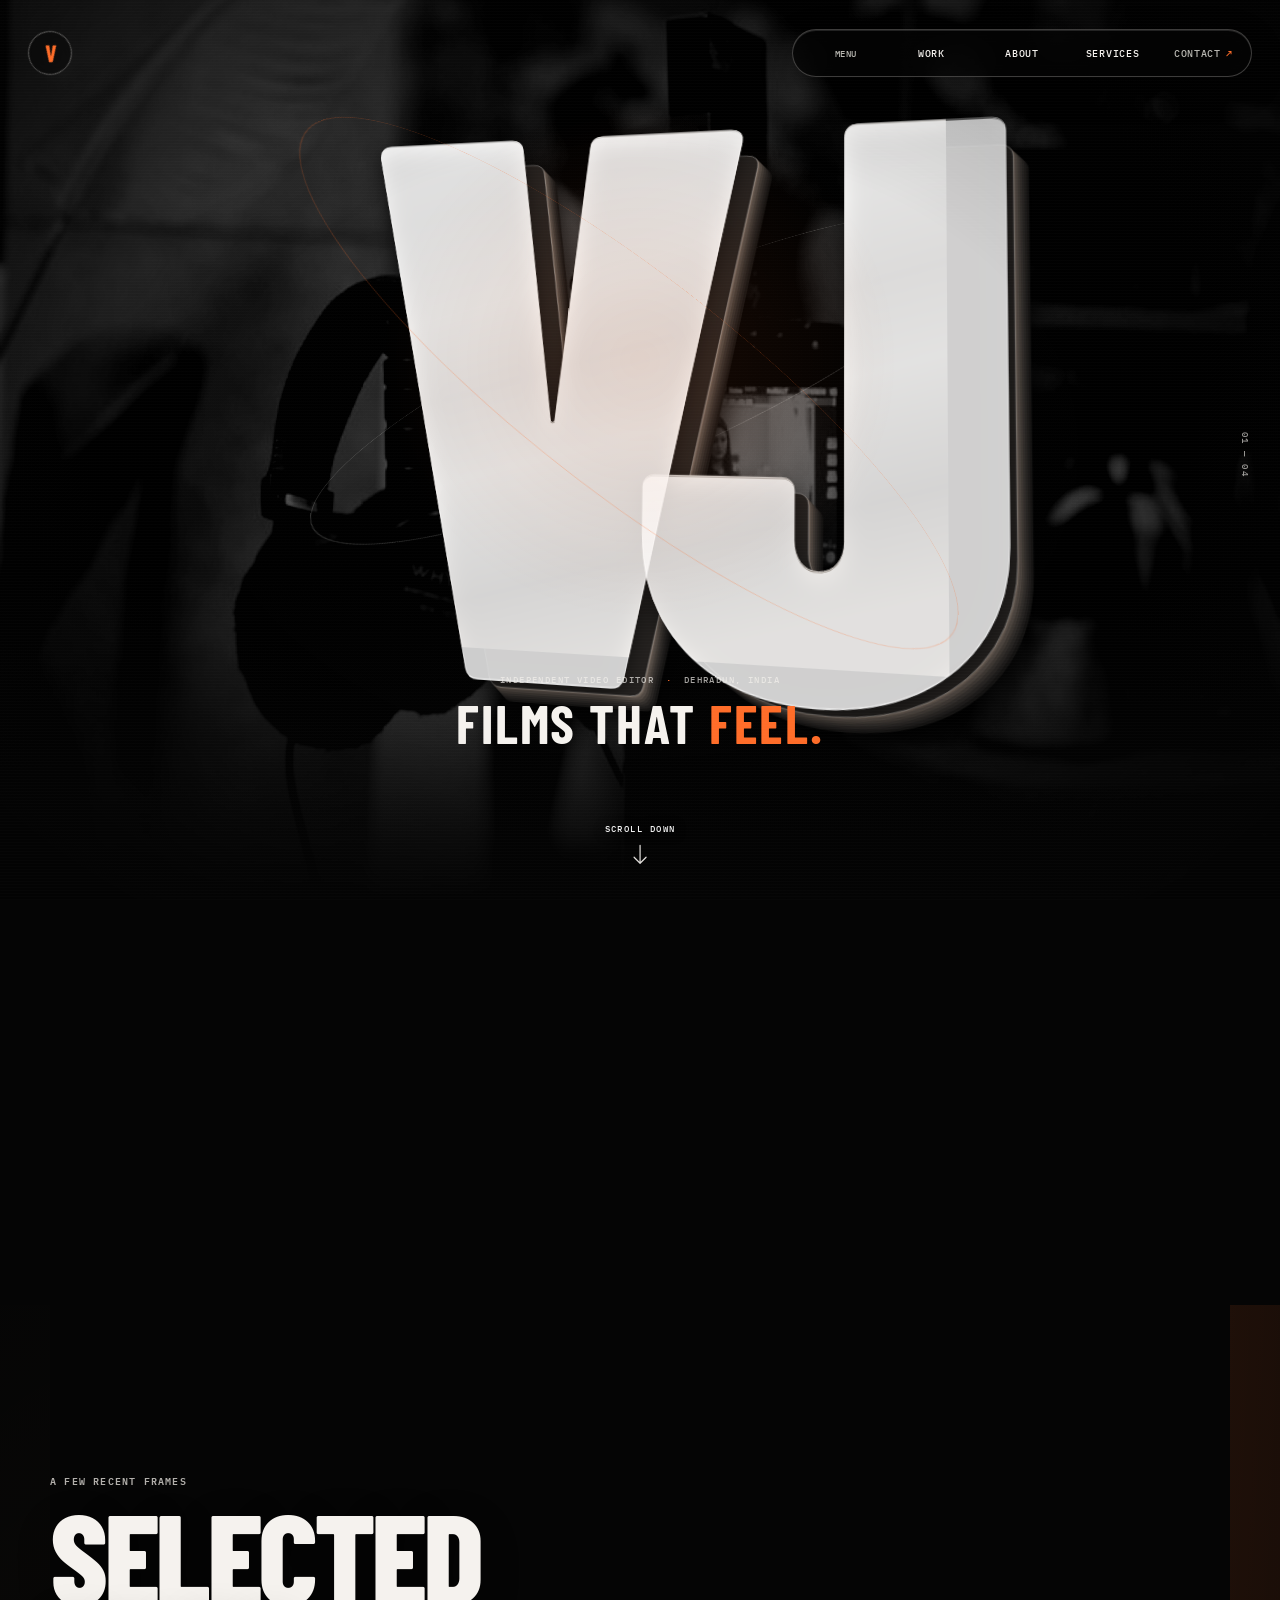
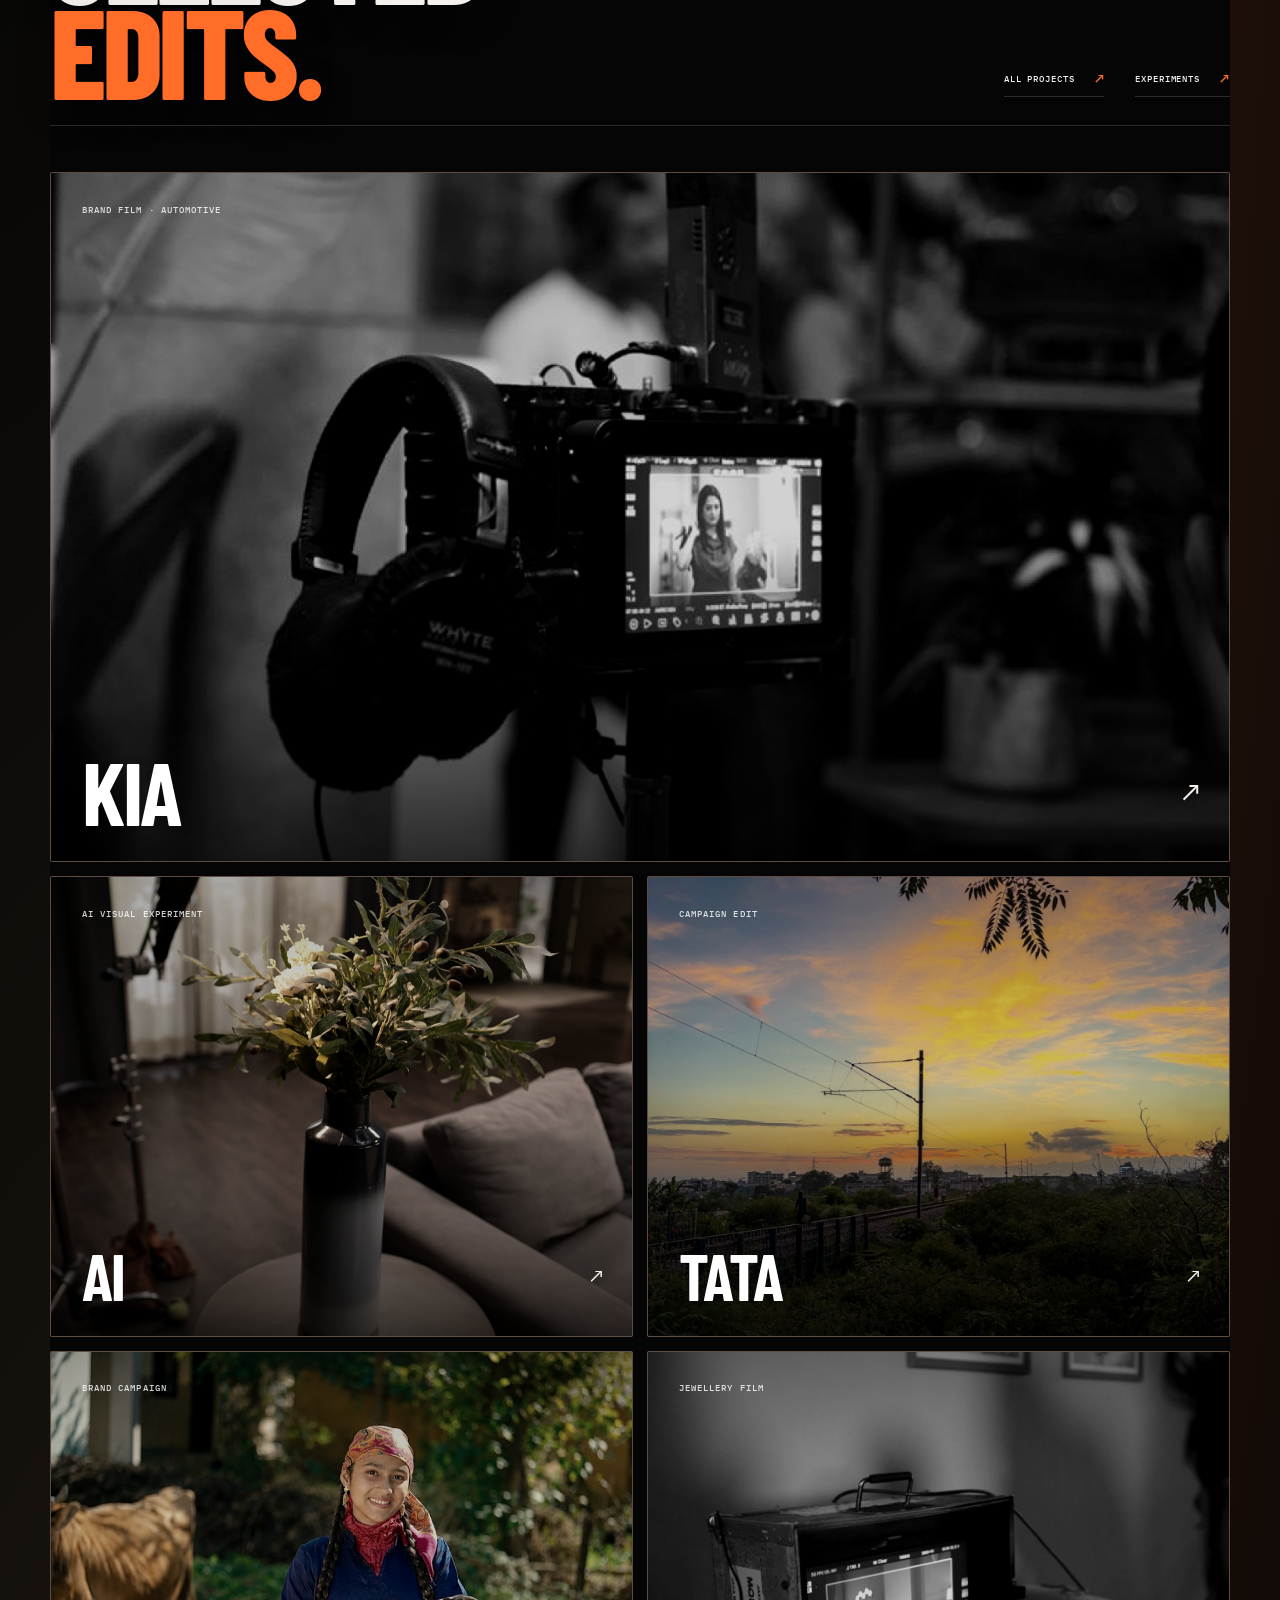
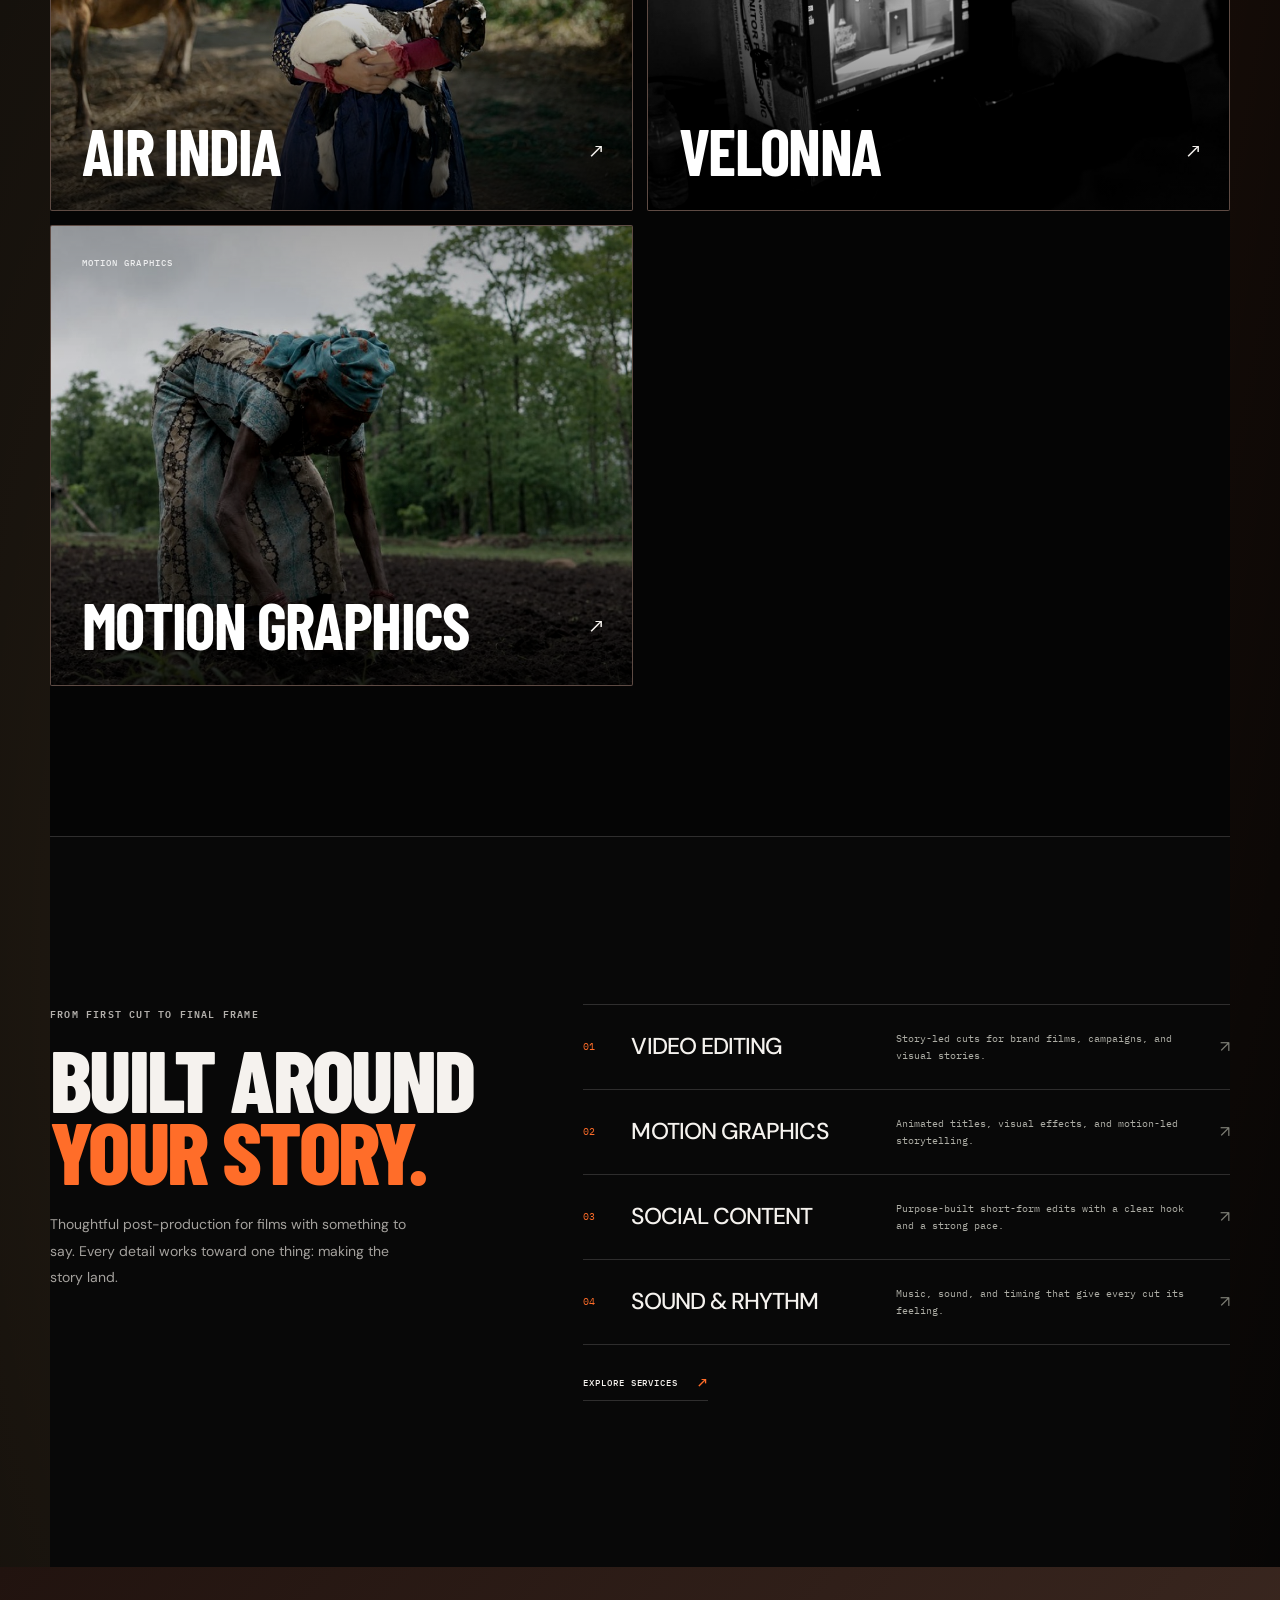
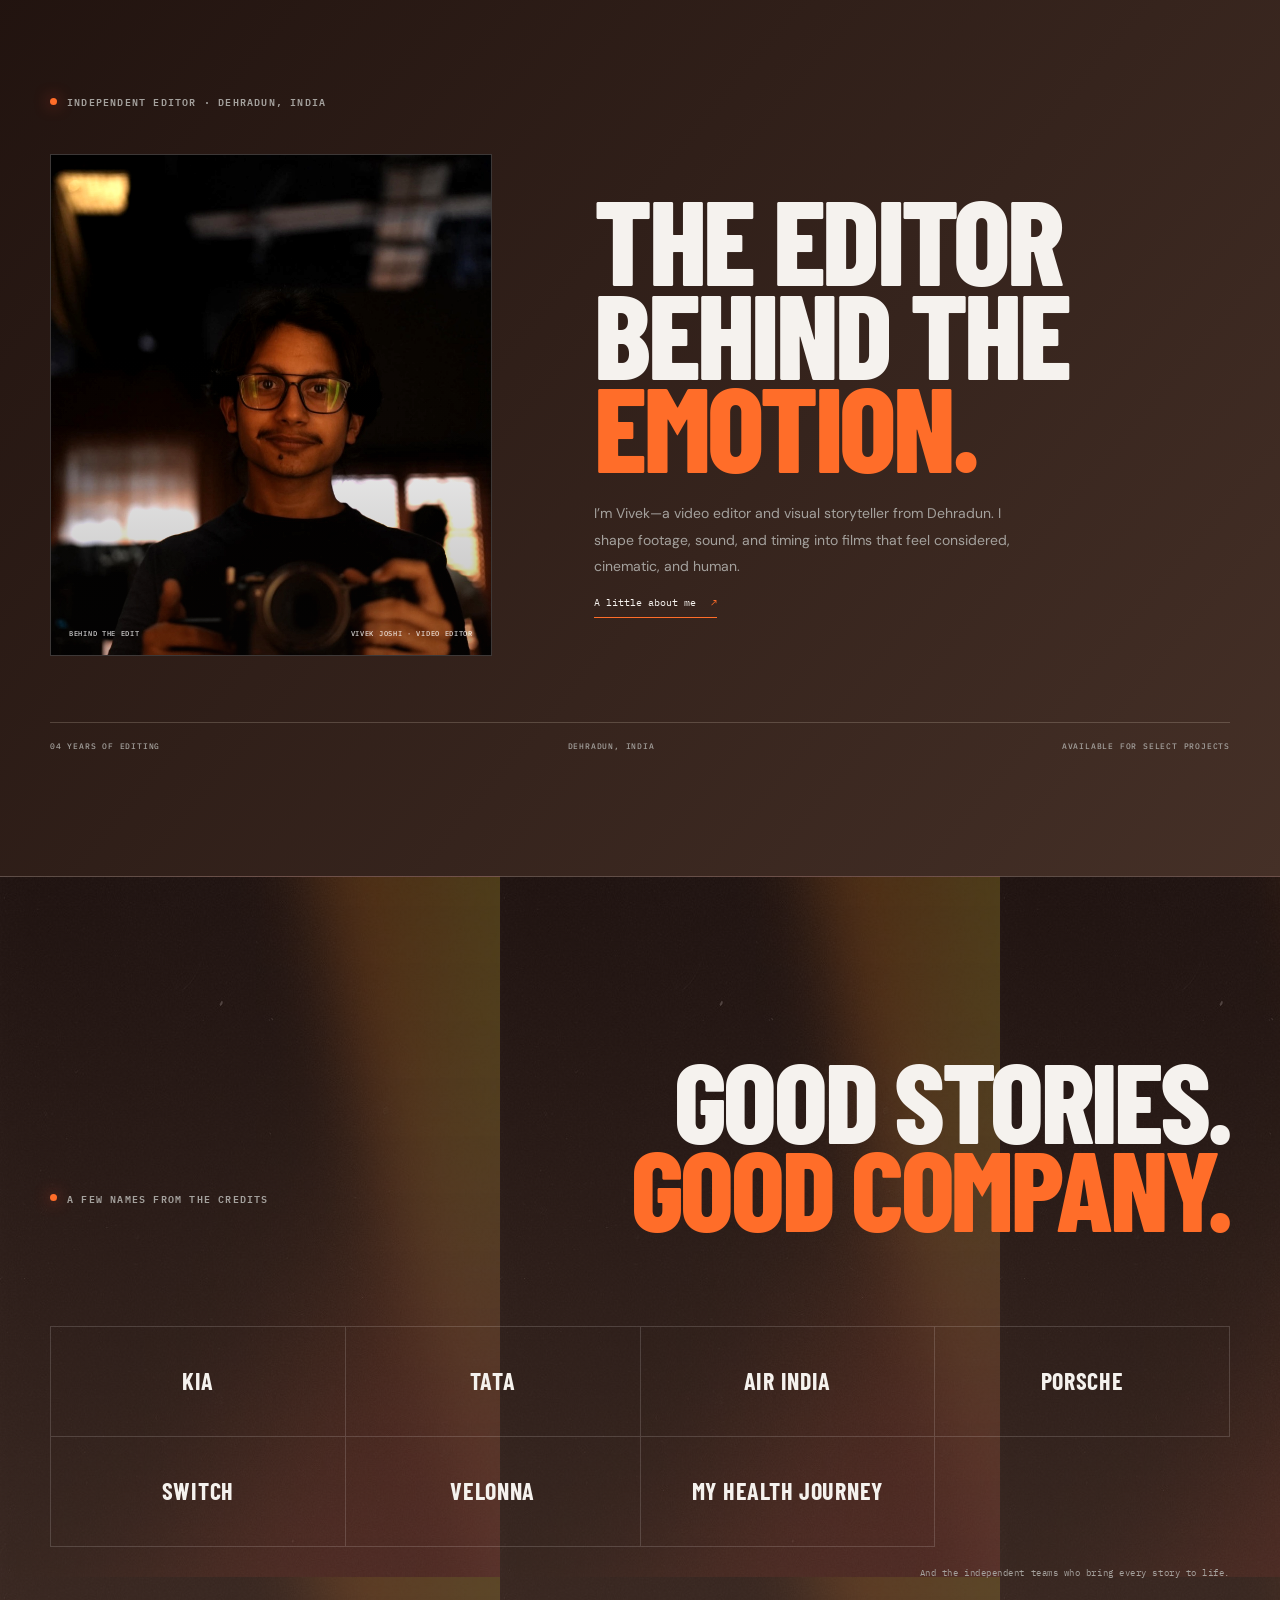
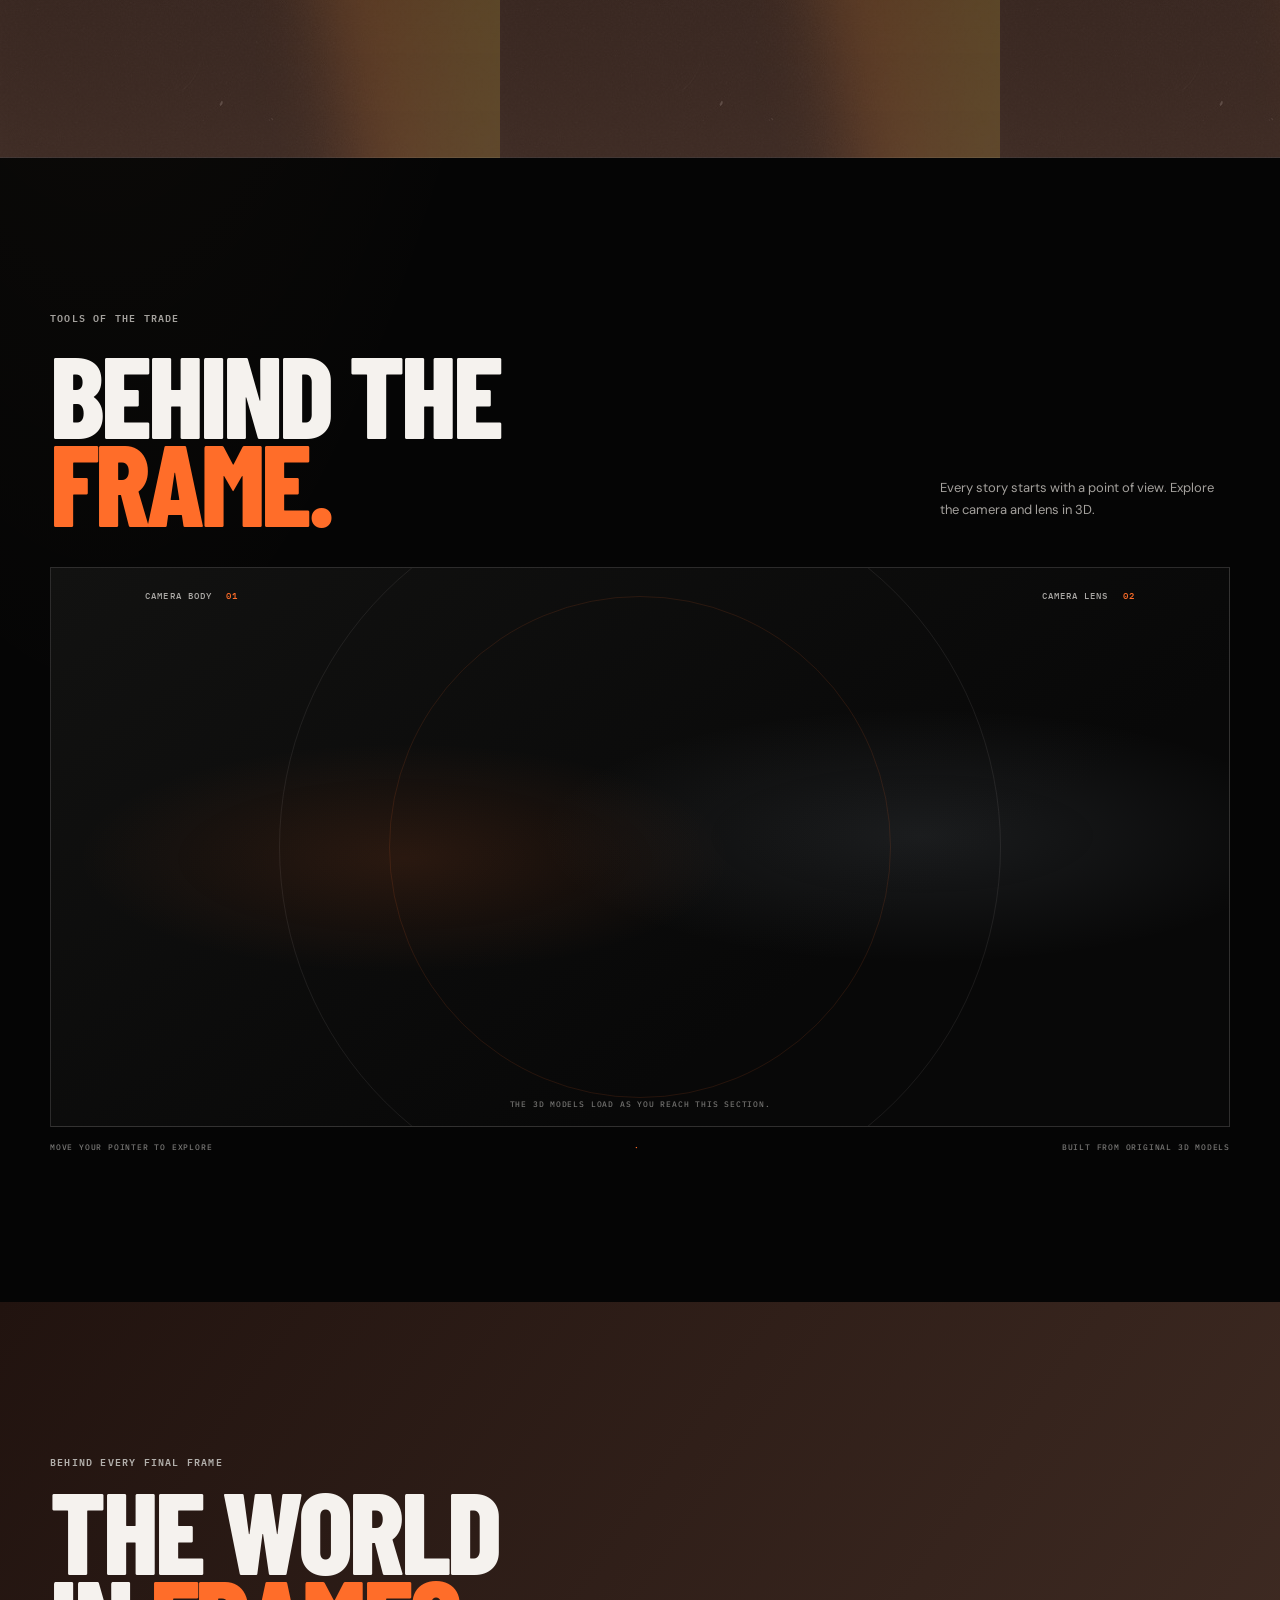
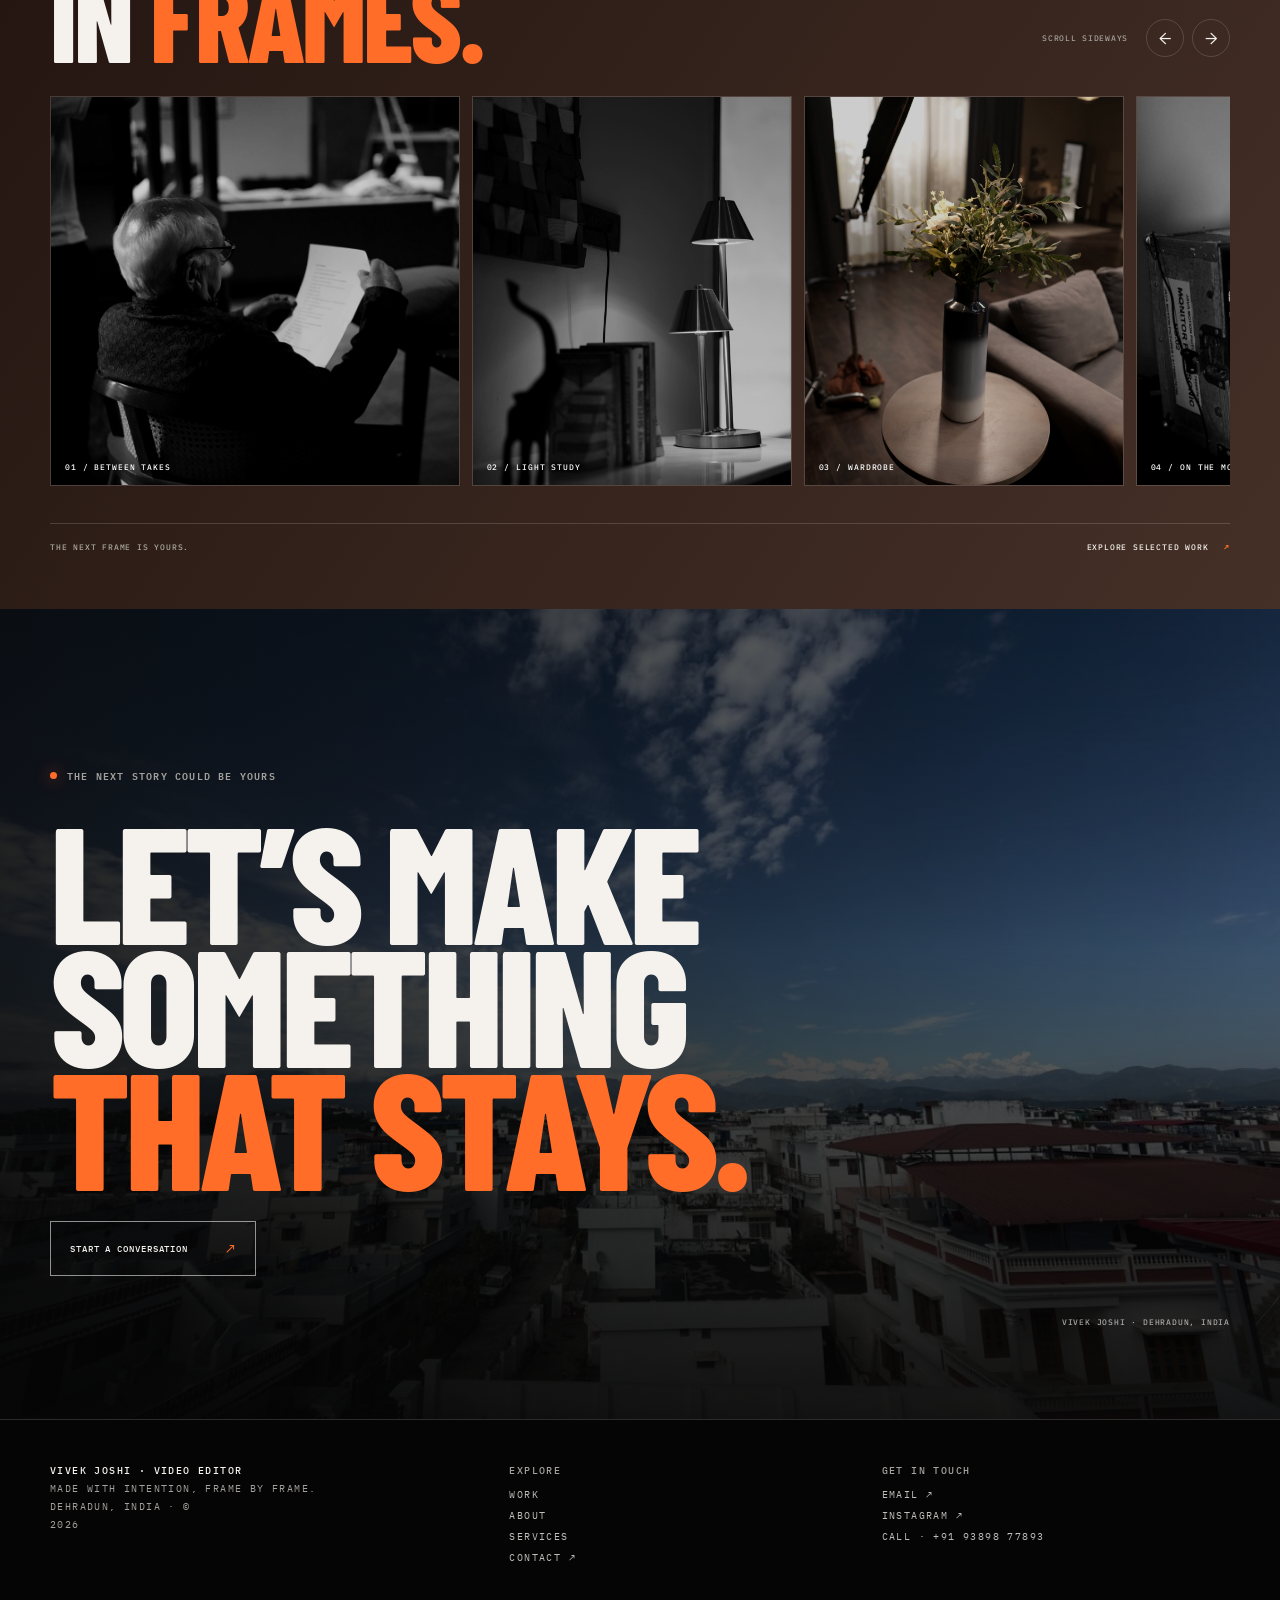
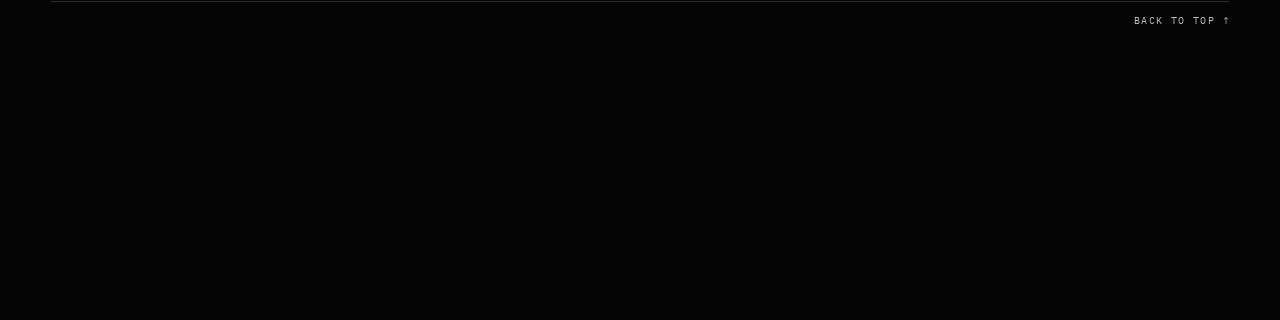
==== index.html @ 9e8bb9c2 "Add interactive 3D portfolio models Co-authored-by: Copilot App <223556219+Copilot@users.noreply.git" ====
<!doctype html>
<html lang="en" data-theme="warm">
  <head>
    <meta charset="UTF-8" />
    <meta name="viewport" content="width=device-width, initial-scale=1, viewport-fit=cover" />
    <meta
      name="description"
      content="Vivek Joshi is a creative digital designer and video editor based in Dehradun, Uttarakhand, with four years of experience creating engaging visual stories."
    />
    <meta name="theme-color" content="#10110f" />
    <title>Vivek Joshi — Creative Digital Designer &amp; Video Editor</title>
    <link rel="preconnect" href="https://fonts.googleapis.com" />
    <link rel="preconnect" href="https://fonts.gstatic.com" crossorigin />
    <link
      href="https://fonts.googleapis.com/css2?family=Barlow+Condensed:wght@500;600;700;800;900&family=DM+Sans:wght@400;500;600;700&family=IBM+Plex+Mono:wght@400;500;600&display=swap"
      rel="stylesheet"
    />
    <link rel="stylesheet" href="styles.css?v=3d-assets-20261127" />
    <link rel="stylesheet" href="halftone-footer.css" />
    <script src="script.js?v=wowww-home-20261127" defer></script>
    <script src="models.js?v=3d-models-2" defer></script>
    <script src="halftone-footer.js?v=contact-links-20261127" defer></script>
  </head>
  <body class="has-scroll-story wowww-home">
    <a class="skip-link" href="#main">Skip to content</a>
    <div class="scroll-progress" aria-hidden="true"></div>
    <dialog class="menu-dialog" id="site-menu" aria-label="Full-screen navigation">
      <div class="menu-dialog-inner">
        <div class="menu-dialog-top">
          <span>VIVEK JOSHI <i>·</i> DEHRADUN, INDIA</span>
          <button class="menu-close" type="button" aria-label="Close menu"><span></span><span></span></button>
        </div>
        <nav class="menu-dialog-links" aria-label="Explore the portfolio">
          <a href="work.html"><span>01</span>Selected work<span aria-hidden="true">↗</span></a>
          <a href="about.html"><span>02</span>About me<span aria-hidden="true">↗</span></a>
          <a href="services.html"><span>03</span>What I do<span aria-hidden="true">↗</span></a>
          <a href="contact.html"><span>04</span>Say hello<span aria-hidden="true">↗</span></a>
        </nav>
        <div class="menu-dialog-bottom">
          <span>DESIGN · EDIT · MOTION</span>
          <a href="mailto:vivekjoshi20jan2005@gmail.com">VIVEKJOSHI20JAN2005@GMAIL.COM ↗</a>
        </div>
      </div>
    </dialog>

    <header class="site-header home-story-header">
      <a class="wordmark" href="index.html" aria-label="Vivek Joshi, home"><span>V</span></a>
      <nav class="site-nav" id="site-nav" aria-label="Main navigation">
        <button class="menu-toggle" type="button" aria-expanded="false" aria-controls="site-menu" aria-label="Open full-screen menu">
          <span class="menu-grid-icon" aria-hidden="true"><i></i><i></i><i></i><i></i></span>
          <span class="menu-toggle-label" aria-hidden="true">Menu</span>
        </button>
        <a href="work.html">Work</a>
        <a href="about.html">About</a>
        <a href="services.html">Services</a>
        <a class="nav-contact" href="contact.html">Contact <span aria-hidden="true">↗</span></a>
      </nav>
    </header>

    <main id="main">
      <h1 class="screen-reader-only">Vivek Joshi — Creative Digital Designer and Video Editor</h1>
      <section class="story-scroll" id="top" data-scroll-story aria-label="A scroll-led introduction to Vivek Joshi">
        <div class="story-pin">
          <div class="story-depth" data-story-depth aria-hidden="true">
            <p class="story-depth-label">VIVEK JOSHI <span>·</span> A WORLD IN FRAMES</p>
            <div class="story-photo-field">
              <figure class="story-photo" data-story-photo data-start-x="-96" data-end-x="-35" data-start-y="-20" data-end-y="-12" data-start-rotate="-34" data-end-rotate="-9" data-start-yaw="-30" data-end-yaw="7">
                <img src="assets/frames-camera-on-set.jpg" alt="" />
                <figcaption>BEHIND THE CAMERA <span>01 / 04</span></figcaption>
              </figure>
              <figure class="story-photo" data-story-photo data-start-x="95" data-end-x="35" data-start-y="-17" data-end-y="-9" data-start-rotate="31" data-end-rotate="8" data-start-yaw="34" data-end-yaw="-8">
                <img src="assets/frames-dehradun-skyline.jpg" alt="" />
                <figcaption>HOME IN THE HILLS <span>02 / 04</span></figcaption>
              </figure>
              <figure class="story-photo" data-story-photo data-start-x="-90" data-end-x="-20" data-start-y="25" data-end-y="15" data-start-rotate="28" data-end-rotate="7" data-start-yaw="-26" data-end-yaw="5">
                <img src="assets/frames-documentary-farmer.jpg" alt="" />
                <figcaption>FIELD NOTES <span>03 / 04</span></figcaption>
              </figure>
              <figure class="story-photo" data-story-photo data-start-x="92" data-end-x="20" data-start-y="24" data-end-y="13" data-start-rotate="-30" data-end-rotate="-7" data-start-yaw="32" data-end-yaw="-6">
                <img src="assets/frames-sunset-tracks.jpg" alt="" />
                <figcaption>LAST LIGHT <span>04 / 04</span></figcaption>
              </figure>
            </div>
            <p class="story-depth-caption">STORIES, SHAPED FRAME BY FRAME <span>SCROLL TO EXPLORE ↓</span></p>
          </div>
          <div class="story-scene story-opening" data-story-opening>
            <video class="story-opening-video" muted loop playsinline preload="none" poster="assets/frames-camera-on-set.jpg" aria-hidden="true" data-project-preview disablepictureinpicture disableremoteplayback>
              <source data-src="assets/vivek-showreel-720p.mp4" type="video/mp4" />
            </video>
            <div class="hero-emblem" aria-hidden="true">
              <span class="hero-emblem-depth">VJ</span>
              <span class="hero-emblem-face">VJ</span>
            </div>
            <div class="hero-opening-copy">
              <p>INDEPENDENT VIDEO EDITOR <span>·</span> DEHRADUN, INDIA</p>
              <h2>FILMS THAT <span>FEEL.</span></h2>
            </div>
            <span class="hero-opening-index" aria-hidden="true">01 — 04</span>
          </div>
          <a class="story-scroll-cue" href="#home-work" aria-label="Scroll down to selected edits">
            <span>SCROLL DOWN</span>
            <svg viewBox="0 0 20 28" aria-hidden="true" focusable="false"><path d="M10 1v23M2 17l8 8 8-8" /></svg>
          </a>
          <div class="story-progress" aria-hidden="true"><span data-story-progress-bar></span></div>
        </div>
      </section>

      <section class="home-work section-wrap" id="home-work" aria-labelledby="home-work-title">
        <div class="section-heading">
          <div><p class="eyebrow">A few recent frames</p><h2 id="home-work-title">SELECTED<br /><span>EDITS.</span></h2></div>
          <div class="home-work-links">
            <a class="work-all-link" href="work.html">ALL PROJECTS <span aria-hidden="true">↗</span></a>
            <a class="work-all-link" href="experiments.html">EXPERIMENTS <span aria-hidden="true">↗</span></a>
          </div>
        </div>
        <div class="home-project-grid">
          <a class="home-project home-project-wide" data-project-label="BRAND FILM · AUTOMOTIVE" href="work.html" aria-label="View the Kia Seltos launch film">
            <video muted loop playsinline preload="none" poster="assets/frames-camera-on-set.jpg" aria-hidden="true" data-project-preview><source data-src="assets/work/kia-seltos-launch.mp4" type="video/mp4" /></video>
            <span class="home-project-name">KIA <i aria-hidden="true">↗</i></span>
          </a>
          <a class="home-project" data-project-label="AI VISUAL EXPERIMENT" href="work.html" aria-label="View the AI visual edit">
            <video muted loop playsinline preload="none" poster="assets/frames-costume-study.jpg" aria-hidden="true" data-project-preview><source data-src="assets/work/ai-visual.mp4" type="video/mp4" /></video>
            <span class="home-project-name">AI <i aria-hidden="true">↗</i></span>
          </a>
          <a class="home-project" data-project-label="CAMPAIGN EDIT" href="work.html" aria-label="View the Tata AI edit">
            <video muted loop playsinline preload="none" poster="assets/frames-sunset-tracks.jpg" aria-hidden="true" data-project-preview><source data-src="assets/work/tata-ai-edit.mp4" type="video/mp4" /></video>
            <span class="home-project-name">TATA <i aria-hidden="true">↗</i></span>
          </a>
          <a class="home-project" data-project-label="BRAND CAMPAIGN" href="work.html" aria-label="View the Air India edit">
            <video muted loop playsinline preload="none" poster="assets/frames-rural-portrait.jpg" aria-hidden="true" data-project-preview><source data-src="assets/work/air-india-edit.mp4" type="video/mp4" /></video>
            <span class="home-project-name">AIR INDIA <i aria-hidden="true">↗</i></span>
          </a>
          <a class="home-project" data-project-label="JEWELLERY FILM" href="work.html" aria-label="View Velonna Jewellery films">
            <video muted loop playsinline preload="none" poster="assets/frames-monitor-on-set.jpg" aria-hidden="true" data-project-preview><source data-src="assets/work/velonna-jewellery/showreel.mp4" type="video/mp4" /></video>
            <span class="home-project-name">VELONNA <i aria-hidden="true">↗</i></span>
          </a>
          <a class="home-project" data-project-label="MOTION GRAPHICS" href="work.html" aria-label="View motion graphics work">
            <video muted loop playsinline preload="none" poster="assets/frames-documentary-farmer.jpg" aria-hidden="true" data-project-preview><source data-src="https://github.com/Vjsmart2005/vivek-portfolio/releases/download/portfolio-media-v1/my-health-journey.mp4" type="video/mp4" /></video>
            <span class="home-project-name">MOTION GRAPHICS <i aria-hidden="true">↗</i></span>
          </a>
        </div>
      </section>

      <section class="home-capabilities section-wrap" aria-labelledby="capabilities-title">
        <div class="home-capabilities-heading">
          <p class="eyebrow">From first cut to final frame</p>
          <h2 id="capabilities-title">BUILT AROUND<br /><span>YOUR STORY.</span></h2>
          <p>Thoughtful post-production for films with something to say. Every detail works toward one thing: making the story land.</p>
        </div>
        <div class="service-list">
          <article class="service-item" data-reveal><span>01</span><h3>Video editing</h3><p>Story-led cuts for brand films, campaigns, and visual stories.</p><span aria-hidden="true">↗</span></article>
          <article class="service-item" data-reveal><span>02</span><h3>Motion graphics</h3><p>Animated titles, visual effects, and motion-led storytelling.</p><span aria-hidden="true">↗</span></article>
          <article class="service-item" data-reveal><span>03</span><h3>Social content</h3><p>Purpose-built short-form edits with a clear hook and a strong pace.</p><span aria-hidden="true">↗</span></article>
          <article class="service-item" data-reveal><span>04</span><h3>Sound &amp; rhythm</h3><p>Music, sound, and timing that give every cut its feeling.</p><span aria-hidden="true">↗</span></article>
          <a class="work-all-link home-services-link" href="services.html">EXPLORE SERVICES <span aria-hidden="true">↗</span></a>
        </div>
      </section>

      <section class="home-about" aria-labelledby="home-about-title">
        <div class="home-about-inner section-wrap">
          <p class="eyebrow"><span class="status-dot"></span> Independent editor · Dehradun, India</p>
          <div class="home-about-content">
            <figure class="home-about-portrait">
              <img src="assets/vivek-joshi-portrait.jpg" alt="Vivek Joshi holding a camera in his studio" loading="lazy" />
              <figcaption><span>BEHIND THE EDIT</span><span>VIVEK JOSHI · VIDEO EDITOR</span></figcaption>
            </figure>
            <div class="home-about-copy">
              <h2 id="home-about-title">THE EDITOR<br />BEHIND THE<br /><span>EMOTION.</span></h2>
              <p>I’m Vivek—a video editor and visual storyteller from Dehradun. I shape footage, sound, and timing into films that feel considered, cinematic, and human.</p>
              <a class="arrow-link" href="about.html">A little about me <span aria-hidden="true">↗</span></a>
            </div>
          </div>
          <div class="home-about-facts"><span>04 YEARS OF EDITING</span><span>DEHRADUN, INDIA</span><span>AVAILABLE FOR SELECT PROJECTS</span></div>
        </div>
      </section>

      <section class="brand-chapter" aria-labelledby="brand-title">
        <div class="brand-chapter-inner section-wrap">
          <div class="brand-chapter-heading">
            <p class="eyebrow"><span class="status-dot"></span> A few names from the credits</p>
            <h2 id="brand-title">GOOD STORIES.<br /><span>GOOD COMPANY.</span></h2>
          </div>
          <div class="brand-list" aria-label="Brands and production teams Vivek has worked with">
            <span>KIA</span><span>TATA</span><span>AIR INDIA</span>
            <span>PORSCHE</span><span>SWITCH</span>
            <span>VELONNA</span><span>MY HEALTH JOURNEY</span>
          </div>
          <p class="brand-footnote">And the independent teams who bring every story to life.</p>
        </div>
      </section>

      <section class="gear-showcase section-wrap" aria-labelledby="gear-title">
        <div class="gear-heading">
          <div>
            <p class="eyebrow">Tools of the trade</p>
            <h2 id="gear-title">BEHIND THE<br /><span>FRAME.</span></h2>
          </div>
          <p>Every story starts with a point of view. Explore the camera and lens in 3D.</p>
        </div>
        <div class="gear-stage" data-gear-stage>
          <canvas class="gear-canvas" data-gear-canvas role="img" aria-label="Interactive 3D models of a camera and lens"></canvas>
          <span class="gear-label gear-label-camera">CAMERA BODY <i>01</i></span>
          <span class="gear-label gear-label-lens">CAMERA LENS <i>02</i></span>
          <p class="gear-stage-status" data-gear-status role="status" aria-live="polite">The 3D models load as you reach this section.</p>
        </div>
        <p class="gear-caption">MOVE YOUR POINTER TO EXPLORE <span>·</span> BUILT FROM ORIGINAL 3D MODELS</p>
      </section>

      <section class="filmstrip-section" aria-labelledby="filmstrip-title">
        <div class="filmstrip-heading section-wrap">
          <div><p class="eyebrow">Behind every final frame</p><h2 id="filmstrip-title">THE WORLD<br />IN <span>FRAMES.</span></h2></div>
          <div class="filmstrip-controls">
            <span>SCROLL SIDEWAYS</span>
            <button type="button" class="filmstrip-arrow" data-rail-direction="-1" aria-label="Scroll filmstrip backward">←</button>
            <button type="button" class="filmstrip-arrow" data-rail-direction="1" aria-label="Scroll filmstrip forward">→</button>
          </div>
        </div>
        <div class="filmstrip" data-filmstrip tabindex="0" aria-label="Cinematic image gallery">
          <figure class="frame-landscape"><img src="assets/frames-on-set.jpg" alt="A performer reviews a script between takes on set" loading="lazy" /><figcaption>01 / BETWEEN TAKES</figcaption></figure>
          <figure class="frame-portrait"><img src="assets/frames-light-study.jpg" alt="A sculptural studio lamp in a monochrome interior" loading="lazy" /><figcaption>02 / LIGHT STUDY</figcaption></figure>
          <figure class="frame-portrait"><img src="assets/frames-costume-study.jpg" alt="A warmly lit costume and wardrobe display on set" loading="lazy" /><figcaption>03 / WARDROBE</figcaption></figure>
          <figure class="frame-landscape"><img src="assets/frames-monitor-on-set.jpg" alt="A monitor showing a scene during a film production" loading="lazy" /><figcaption>04 / ON THE MONITOR</figcaption></figure>
          <figure class="frame-landscape"><img src="assets/frames-camera-on-set.jpg" alt="A camera operator films an interview on location" loading="lazy" /><figcaption>05 / BEHIND THE CAMERA</figcaption></figure>
          <figure class="frame-landscape"><img src="assets/frames-dehradun-skyline.jpg" alt="Dehradun rooftops beneath the surrounding mountains" loading="lazy" /><figcaption>06 / HOME IN THE HILLS</figcaption></figure>
          <figure class="frame-portrait"><img src="assets/frames-documentary-farmer.jpg" alt="A woman working in a field" loading="lazy" /><figcaption>07 / FIELD NOTES</figcaption></figure>
          <figure class="frame-portrait"><img src="assets/frames-rural-portrait.jpg" alt="A woman holding a goat on a farm" loading="lazy" /><figcaption>08 / RURAL STORIES</figcaption></figure>
          <figure class="frame-landscape"><img src="assets/frames-kittens.jpg" alt="A group of kittens resting together" loading="lazy" /><figcaption>09 / SMALL MOMENTS</figcaption></figure>
          <figure class="frame-portrait"><img src="assets/frames-peacock.jpg" alt="A peacock perched among tree branches" loading="lazy" /><figcaption>10 / COLOUR IN THE WILD</figcaption></figure>
          <figure class="frame-landscape"><img src="assets/frames-pigeons.jpg" alt="Birds gathered among branches in a monochrome scene" loading="lazy" /><figcaption>11 / WILD FRAMES</figcaption></figure>
          <figure class="frame-landscape"><img src="assets/frames-sunset-tracks.jpg" alt="Railway tracks lead toward a vivid sunset" loading="lazy" /><figcaption>12 / LAST LIGHT</figcaption></figure>
        </div>
        <div class="gallery-end section-wrap"><span>THE NEXT FRAME IS YOURS.</span><a href="work.html">EXPLORE SELECTED WORK <b aria-hidden="true">↗</b></a></div>
      </section>

      <section class="home-contact-outro">
        <div class="outro-image" aria-hidden="true"><img src="assets/frames-dehradun-skyline.jpg" alt="" loading="lazy" /></div>
        <video class="outro-smoke-texture" muted loop playsinline preload="none" aria-hidden="true" data-ambient-texture disablepictureinpicture disableremoteplayback>
          <source data-src="assets/texture-smoke.mp4" type="video/mp4" />
        </video>
        <div class="outro-content section-wrap">
          <p class="eyebrow"><span class="status-dot"></span> The next story could be yours</p>
          <h2>LET’S MAKE<br />SOMETHING<br /><span>THAT STAYS.</span></h2>
          <a class="outro-link" href="contact.html">START A CONVERSATION <b aria-hidden="true">↗</b></a>
          <span class="outro-location">VIVEK JOSHI · DEHRADUN, INDIA</span>
        </div>
      </section>
    </main>

    <footer class="site-footer section-wrap">
      <a class="wordmark" href="index.html" aria-label="Back to home"><span>V</span></a>
      <p>Made with intention, frame by frame.</p>
      <div class="footer-links">
        <a href="work.html">Work</a>
        <a href="about.html">About</a>
        <a href="services.html">Services</a>
        <a href="contact.html">Contact ↗</a>
        <span>© <span id="year"></span> Vivek Joshi</span>
      </div>
    </footer>

    <dialog class="reel-dialog" aria-labelledby="reel-title">
      <div class="reel-dialog-bar">
        <p id="reel-title">A little taste of the process</p>
        <button class="dialog-close" type="button" aria-label="Close preview">×</button>
      </div>
      <video controls playsinline preload="none">
        <source src="assets/vivek-showreel-720p.mp4" type="video/mp4" />
        Your browser does not support video playback.
      </video>
      <p class="video-note">Automobile showreel by Vivek Joshi.</p>
    </dialog>
  </body>
</html>
---- styles.css ----
:root {
  color-scheme: dark;
  --ink: #161316;
  --panel: #21130f;
  --paper: #f0dfcb;
  --muted: #bababa;
  --line: rgba(240, 223, 203, 0.16);
  --accent: #ff6d29;
  --font-display: "Space Grotesk", sans-serif;
  --font-body: "DM Sans", sans-serif;
}

* { box-sizing: border-box; }
html { scroll-behavior: smooth; scroll-padding-top: 88px; }
body {
  margin: 0;
  background:
    radial-gradient(ellipse at 12% 38%, rgba(255, 109, 41, .11), transparent 36%),
    var(--ink);
  color: var(--paper);
  font-family: var(--font-body);
  -webkit-font-smoothing: antialiased;
}
body:has(.reel-dialog[open]) { overflow: hidden; }
img { display: block; width: 100%; }
a { color: inherit; text-decoration: none; }
button { color: inherit; font: inherit; }
.section-wrap { width: min(1180px, calc(100% - 96px)); margin-inline: auto; }
.section-pad { padding-block: 132px; }
.skip-link {
  position: fixed; top: 12px; left: 12px; z-index: 20; padding: 12px 16px;
  transform: translateY(-150%); background: var(--accent); color: var(--ink);
}
.skip-link:focus { transform: translateY(0); }
.screen-reader-only {
  position: absolute;
  width: 1px;
  height: 1px;
  padding: 0;
  margin: -1px;
  overflow: hidden;
  clip: rect(0,0,0,0);
  white-space: nowrap;
  border: 0;
}

.site-header {
  position: relative; top: auto; z-index: 10; display: flex; flex-wrap: nowrap; align-items: center;
  justify-content: space-between; width: 100%; height: 82px; padding-inline: max(48px, calc((100vw - 1180px) / 2));
  border-bottom: 1px solid rgba(242, 240, 233, .07); background: rgba(16, 17, 15, .88); backdrop-filter: blur(16px);
}
.site-header > .wordmark,
.site-header > .menu-toggle,
.site-header > .site-nav { flex-shrink: 0; }
.home-story-header {
  position: absolute;
  top: 16px;
  left: 0;
  opacity: 0;
  visibility: hidden;
  pointer-events: none;
  transform: translateY(-8px);
  transition: opacity .32s ease, transform .38s cubic-bezier(.22,1,.36,1), visibility 0s linear .38s;
}
.story-nav-visible .home-story-header {
  position: fixed;
  top: 16px;
  opacity: 1;
  visibility: visible;
  pointer-events: auto;
  transform: translateY(0);
  transition-delay: 0s;
}
.wordmark { font: 700 26px/1 var(--font-display); letter-spacing: -.1em; }
.wordmark span { color: var(--accent); }
.site-nav { display: flex; align-items: center; gap: 40px; color: #d0d0c8; font-size: 13px; }
.site-nav a:not(.nav-contact), .footer-links a { transition: color .2s ease; }
.site-nav a:hover, .footer-links a:hover { color: var(--accent); }
.nav-contact { padding: 12px 17px; border: 1px solid var(--line); border-radius: 3px; color: var(--paper); }
.nav-contact span { margin-left: 9px; color: var(--accent); }
.menu-toggle { display: none; }

.hero {
  position: relative; display: grid; grid-template-columns: 1.05fr .95fr; align-items: center;
  min-height: 690px; padding-top: 35px; padding-bottom: 88px;
}
.hero-copy { position: relative; z-index: 2; padding-bottom: 24px; }
.eyebrow {
  display: flex; align-items: center; gap: 10px; margin: 0 0 24px;
  color: var(--muted); font-size: 11px; font-weight: 600; letter-spacing: .12em; text-transform: uppercase;
}
.status-dot { width: 7px; height: 7px; border-radius: 50%; background: var(--accent); box-shadow: 0 0 12px rgba(255, 109, 41, .55); }
h1, h2, h3, p { margin-top: 0; }
h1, h2, h3 { font-family: var(--font-display); }
.hero h1 { margin: 0; font-size: clamp(54px, 6.2vw, 82px); font-weight: 500; letter-spacing: -.075em; line-height: .99; }
.hero h1 span, .section-heading h2 span, .about-copy h2 span, .contact h2 span { color: var(--accent); }
.hero-intro { max-width: 440px; margin: 28px 0 30px; color: #b4b4ab; font-size: 15px; line-height: 1.8; }
.hero-intro em { color: var(--paper); }
.hero-actions { display: flex; flex-wrap: wrap; align-items: center; gap: 26px; }
.button { display: inline-flex; align-items: center; gap: 24px; padding: 16px 20px; border-radius: 3px; font-size: 12px; font-weight: 700; transition: transform .2s ease, background .2s ease; }
.button:hover { transform: translateY(-3px); }
.button-primary { background: var(--accent); color: var(--ink); }
.button-primary:hover { background: #ff8b52; }
.text-button { display: inline-flex; align-items: center; gap: 10px; padding: 8px 0; border: 0; background: transparent; color: var(--paper); font-size: 12px; cursor: pointer; }
.play-icon { display: grid; width: 30px; height: 30px; place-items: center; border: 1px solid var(--line); border-radius: 50%; color: var(--accent); font-size: 9px; transition: background .2s, color .2s; }
.text-button:hover .play-icon { background: var(--accent); color: var(--ink); }
.hero-meta { display: flex; align-items: center; gap: 12px; margin-top: 55px; color: #888980; font-size: 10px; letter-spacing: .02em; }
.meta-line { width: 36px; height: 1px; background: #57584f; }

.hero-art { position: relative; display: grid; min-height: 530px; place-items: center; perspective: 1100px; }
.film-stack { position: relative; width: 330px; height: 430px; transform-style: preserve-3d; transform: rotateY(-16deg) rotateX(4deg); }
.film-frame { position: absolute; overflow: hidden; width: 250px; height: 340px; border: 7px solid #282a24; background: #252720; box-shadow: 0 25px 65px rgba(0, 0, 0, .45); }
.film-frame::after { position: absolute; inset: 0; border: 1px solid rgba(255,255,255,.12); content: ""; pointer-events: none; }
.film-frame img { height: 100%; object-fit: cover; filter: saturate(.75); }
.frame-back { top: 33px; left: 42px; transform: translateZ(-90px) rotate(-12deg); }
.frame-middle { top: 61px; left: 65px; transform: translateZ(-35px) rotate(8deg); }
.frame-front { top: 81px; left: 27px; transform: translateZ(40px) rotate(-4deg); }
.frame-front img { filter: saturate(.7) brightness(.83); }
.art-orbit { position: absolute; width: 430px; height: 180px; border: 1px solid rgba(255,109,41,.2); border-radius: 50%; transform: rotate(-34deg); }
.orbit-two { width: 390px; height: 255px; transform: rotate(43deg); border-color: rgba(242,240,233,.11); }
.art-caption { position: absolute; right: 15px; bottom: 45px; left: 5px; display: flex; justify-content: space-between; color: #a4a49b; font-size: 10px; letter-spacing: .12em; text-transform: uppercase; }
.art-cross { position: absolute; color: var(--accent); font-size: 20px; }
.cross-one { top: 57px; right: 49px; }
.cross-two { bottom: 130px; left: 3px; font-size: 13px; }
.scroll-cue { position: absolute; bottom: 30px; left: 0; display: flex; align-items: center; gap: 11px; color: #85867d; font-size: 10px; }
.scroll-cue span { width: 24px; height: 1px; background: var(--accent); }

.work { border-top: 1px solid var(--line); }
.section-heading { display: flex; align-items: end; justify-content: space-between; gap: 32px; margin-bottom: 46px; }
.section-heading .eyebrow { margin-bottom: 18px; }
.section-heading h2, .about-copy h2 { margin: 0; font-size: clamp(43px, 5vw, 62px); font-weight: 500; letter-spacing: -.07em; line-height: 1.02; }
.section-note { margin: 0 0 5px; color: var(--muted); font-size: 12px; line-height: 1.8; }
.project-grid { display: grid; grid-template-columns: 1fr 1fr; gap: 40px 25px; }
.project-featured { grid-column: 1 / -1; }
.project-image {
  position: relative; display: block; width: 100%; overflow: hidden; aspect-ratio: 1.32;
  padding: 0; border: 0; background: #272922; text-align: left; cursor: pointer;
}
.project-featured .project-image { aspect-ratio: 2.12; }
.project-image::after { position: absolute; inset: 0; background: linear-gradient(180deg, transparent 65%, rgba(0,0,0,.38)); content: ""; }
.project-image img, .project-image video { width: 100%; height: 100%; object-fit: cover; transition: transform .65s cubic-bezier(.2,.7,.2,1), filter .35s ease; filter: saturate(.72); }
.project-image:hover img, .project-image:hover video { transform: scale(1.04); filter: saturate(1); }
.project-play { position: absolute; z-index: 1; top: 50%; left: 50%; display: grid; width: 58px; height: 58px; place-items: center; border: 1px solid rgba(255,255,255,.65); border-radius: 50%; background: rgba(16,17,15,.3); opacity: 0; transform: translate(-50%, -42%); transition: opacity .25s, transform .25s; font-size: 11px; }
.project-image:hover .project-play, .project-image:focus-visible .project-play { opacity: 1; transform: translate(-50%, -50%); }
.project-index { position: absolute; z-index: 1; bottom: 17px; left: 17px; color: white; font-size: 10px; letter-spacing: .12em; }
.project-info { display: flex; align-items: start; justify-content: space-between; gap: 12px; padding-top: 17px; }
.project-info h3 { margin: 0 0 5px; font-size: 19px; font-weight: 500; letter-spacing: -.04em; }
.project-info p, .project-category { margin: 0; color: var(--muted); font-size: 11px; }
.project-category { padding-top: 5px; font-size: 9px; letter-spacing: .09em; }
.sample-note { margin: 32px 0 0; color: #777970; font-size: 10px; }

.about { background: var(--panel); }
.about-inner { display: grid; grid-template-columns: .9fr 1.1fr; align-items: center; gap: 100px; }
.about-image { position: relative; width: 100%; max-width: 420px; }
.about-image img { aspect-ratio: .9; object-fit: cover; object-position: center 52%; filter: saturate(.78) contrast(1.04) brightness(1.06); }
.image-stamp { position: absolute; right: -31px; bottom: 30px; display: grid; width: 110px; height: 110px; place-content: center; border: 1px solid rgba(255,109,41,.65); border-radius: 50%; background: var(--panel); color: var(--accent); font: 500 13px/1.25 var(--font-display); text-align: center; transform: rotate(9deg); }
.about-copy .eyebrow { margin-bottom: 20px; }
.about-copy h2 { margin-bottom: 25px; font-size: clamp(42px, 5vw, 59px); }
.about-copy > p:not(.eyebrow) { max-width: 480px; margin-bottom: 17px; color: #aeafa6; font-size: 13px; line-height: 1.9; }
.arrow-link { display: inline-flex; align-items: center; gap: 15px; margin-top: 16px; padding-bottom: 8px; border-bottom: 1px solid #6d6e64; font-size: 11px; }
.arrow-link span { color: var(--accent); }

.services { padding-top: 120px; padding-bottom: 130px; }
.service-list { border-top: 1px solid var(--line); }
.service-item { display: grid; grid-template-columns: 50px 1fr 1.1fr 24px; align-items: center; gap: 20px; padding: 23px 0; border-bottom: 1px solid var(--line); }
.service-item > span:first-child { color: var(--accent); font-size: 10px; }
.service-item h3 { margin: 0; font-size: 18px; font-weight: 500; letter-spacing: -.04em; }
.service-item p { margin: 0; color: var(--muted); font-size: 11px; line-height: 1.6; }
.service-item > span:last-child { color: #7d7e75; text-align: right; transition: color .2s, transform .2s; }
.service-item:hover > span:last-child { color: var(--accent); transform: translate(3px, -3px); }

.contact { position: relative; overflow: hidden; background: var(--accent); color: var(--ink); }
.contact-inner { position: relative; z-index: 1; }
.contact .eyebrow { color: #453027; }
.contact .status-dot { background: var(--ink); box-shadow: none; }
.contact h2 { max-width: 840px; margin: 0 0 32px; font-size: clamp(55px, 8vw, 100px); font-weight: 500; letter-spacing: -.085em; line-height: .98; }
.contact h2 span { color: #453027; }
.contact-button { background: var(--ink); color: var(--paper); }
.contact-button:hover { background: #453027; }
.contact-button span { color: var(--accent); }
.contact-small { margin: 19px 0 0; color: #453027; font-size: 11px; }
.contact-decoration { position: absolute; top: -70px; right: 9%; color: rgba(16,17,15,.09); font-size: clamp(200px, 32vw, 390px); line-height: 1; }

.site-footer { display: flex; min-height: 110px; align-items: center; justify-content: space-between; gap: 24px; color: var(--muted); }
.site-footer > p { margin: 0; font-size: 10px; }
.footer-links { display: flex; align-items: center; gap: 24px; font-size: 10px; }
.footer-links span { color: #777970; }

.reel-dialog { width: min(900px, calc(100% - 32px)); max-width: none; padding: 0; border: 1px solid #3c3e35; background: #151613; color: var(--paper); }
.reel-dialog::backdrop { background: rgba(0,0,0,.82); backdrop-filter: blur(8px); }
.reel-dialog-bar { display: flex; align-items: center; justify-content: space-between; padding: 16px 20px; }
.reel-dialog-bar p { margin: 0; font: 500 14px var(--font-display); }
.dialog-close { width: 34px; height: 34px; border: 1px solid var(--line); border-radius: 50%; background: transparent; color: var(--paper); cursor: pointer; font-size: 22px; line-height: 1; }
.reel-dialog video { display: block; width: 100%; max-height: 72vh; background: #080908; }
.video-note { margin: 0; padding: 12px 20px 16px; color: var(--muted); font-size: 10px; }
:focus-visible { outline: 2px solid var(--accent); outline-offset: 4px; }
button:focus:not(:focus-visible) { outline: none; }

@media (max-width: 900px) {
  .section-wrap { width: min(100% - 56px, 700px); }
  .site-header { height: 72px; padding-inline: 28px; }
  .hero { min-height: 640px; grid-template-columns: 1.1fr .9fr; }
  .hero h1 { font-size: clamp(52px, 8vw, 72px); }
  .hero-art { min-height: 440px; transform: scale(.82); transform-origin: center; }
  .about-inner { gap: 55px; }
  .section-pad { padding-block: 100px; }
}
@media (max-width: 640px) {
  html { scroll-padding-top: 72px; }
  .section-wrap { width: calc(100% - 40px); }
  .site-header { height: 68px; padding-inline: 20px; }
  .menu-toggle { display: flex; width: 40px; height: 40px; flex-direction: column; align-items: center; justify-content: center; gap: 6px; border: 1px solid var(--line); border-radius: 50%; background: transparent; }
  .menu-toggle span { width: 15px; height: 1px; background: var(--paper); transition: transform .2s; }
  .menu-toggle[aria-expanded="true"] span:first-child { transform: translateY(3.5px) rotate(45deg); }
  .menu-toggle[aria-expanded="true"] span:last-child { transform: translateY(-3.5px) rotate(-45deg); }
  .site-nav { position: absolute; top: 67px; right: 0; left: 0; display: none; align-items: stretch; gap: 0; padding: 10px 20px 20px; border-bottom: 1px solid var(--line); background: #141512; }
  .site-nav.is-open { display: flex; flex-direction: column; }
  .site-nav a { padding: 14px 2px; }
  .site-nav .nav-contact { align-self: start; margin-top: 8px; padding: 11px 14px; }
  .hero { display: flex; min-height: auto; flex-direction: column; align-items: stretch; padding-top: 75px; padding-bottom: 65px; }
  .hero-copy { padding-bottom: 0; }
  .hero h1 { font-size: clamp(52px, 13vw, 72px); }
  .hero-intro { max-width: 380px; margin-block: 22px; font-size: 13px; }
  .hero-meta { margin-top: 32px; }
  .hero-art { min-height: 380px; margin-top: 15px; transform: scale(.73); transform-origin: center top; margin-bottom: -90px; }
  .scroll-cue { bottom: 4px; }
  .section-pad { padding-block: 78px; }
  .section-heading { align-items: start; flex-direction: column; gap: 17px; margin-bottom: 30px; }
  .section-heading h2, .about-copy h2 { font-size: 47px; }
  .project-grid { grid-template-columns: 1fr; gap: 28px; }
  .project-featured { grid-column: auto; }
  .project-featured .project-image, .project-image { aspect-ratio: 1.23; }
  .project-play { width: 48px; height: 48px; opacity: 1; transform: translate(-50%, -50%); }
  .project-info h3 { font-size: 17px; }
  .about-inner { grid-template-columns: 1fr; gap: 49px; }
  .about-image { max-width: 390px; }
  .image-stamp { right: -15px; width: 94px; height: 94px; font-size: 11px; }
  .service-item { grid-template-columns: 28px 1fr 18px; gap: 12px; padding: 19px 0; }
  .service-item h3 { font-size: 15px; }
  .service-item p { grid-column: 2 / 3; grid-row: 2; }
  .service-item > span:last-child { grid-column: 3; grid-row: 1; }
  .contact h2 { font-size: clamp(53px, 13vw, 76px); }
  .contact-decoration { top: 15px; right: -18%; }
  .site-footer { min-height: auto; flex-wrap: wrap; padding-block: 28px; }
  .site-footer > p { order: 1; width: calc(100% - 60px); text-align: right; }
  .footer-links { width: 100%; flex-wrap: wrap; gap: 15px 20px; padding-top: 18px; border-top: 1px solid var(--line); }
}
@media (prefers-reduced-motion: reduce) {
  *, *::before, *::after { scroll-behavior: auto !important; animation-duration: .01ms !important; animation-iteration-count: 1 !important; transition-duration: .01ms !important; }
  .film-stack { transform: none; }
}

/* Art-directed, image-led identity inspired by independent production studios. */
:root {
  --accent: #ff6d29;
  --font-display: "Barlow Condensed", Impact, sans-serif;
  --font-mono: "IBM Plex Mono", monospace;
}

.site-header { padding-inline: max(34px, calc((100vw - 1320px) / 2)); }
.wordmark { display: grid; width: 48px; height: 48px; place-items: center; border: 4px solid var(--accent); border-radius: 13px; color: var(--accent); font: 900 30px/.8 var(--font-display); letter-spacing: 0; transform: rotate(45deg); }
.wordmark span { display: block; color: inherit; transform: rotate(-45deg); }
.site-nav { gap: 38px; font-family: var(--font-mono); font-size: 11px; font-weight: 500; letter-spacing: .08em; text-transform: uppercase; }
.site-nav a:not(.nav-contact) { color: var(--paper); }
.site-nav .nav-contact { padding: 0; border: 0; font-family: inherit; letter-spacing: inherit; text-transform: uppercase; }
.nav-contact span { margin-left: 4px; }
.hero { display: block; min-height: auto; padding: 0 0 70px; }
.hero-stage {
  position: relative; display: grid; width: 100vw; height: min(790px, 65vw); min-height: 590px;
  margin-left: calc((100% - 100vw) / 2); place-items: center; overflow: hidden; perspective: 1000px;
}
.hero-stage::before {
  position: absolute; z-index: 0; inset: 13% 5% 8%;
  background: radial-gradient(ellipse at center, rgba(255,255,255,.035), transparent 67%);
  content: "";
}
.hero-label { position: absolute; z-index: 5; top: 35px; left: max(48px, calc((100vw - 1320px) / 2)); margin: 0; font: 500 10px var(--font-mono); letter-spacing: .06em; }
.status-dot { background: var(--accent); box-shadow: 0 0 15px rgba(255,73,46,.7); }
.hero-stage h1 {
  position: relative; z-index: 4; width: 100%; margin: 0; color: var(--paper);
  font: 800 clamp(72px, 13.1vw, 178px)/.76 var(--font-display); letter-spacing: -.045em;
  text-align: center; text-transform: uppercase; transform: scaleX(.91);
}
.hero-stage h1 span { color: var(--accent); }
.hero-photo {
  position: absolute; z-index: 3; display: block; object-fit: cover; border: 1px solid rgba(242,240,233,.16);
  filter: saturate(.84); box-shadow: 0 20px 60px rgba(0,0,0,.32);
  transition: filter .4s, transform .55s cubic-bezier(.2,.7,.2,1);
}
.hero-stage:hover .hero-photo { filter: saturate(1); }
.hero-photo-one { top: 24%; left: -1%; width: 25%; aspect-ratio: 1.3; transform: rotate(-4deg); }
.hero-photo-two { top: 5%; right: 8%; width: 27%; aspect-ratio: 1.42; transform: rotate(3deg); }
.hero-photo-three { bottom: 3%; left: 14%; width: 24%; aspect-ratio: .94; transform: rotate(2deg); }
.hero-photo-four { right: -1%; bottom: 13%; width: 25%; aspect-ratio: 1.34; transform: rotate(-3deg); }
.hero-stage:hover .hero-photo-one { transform: translateY(-7px) rotate(-5deg); }
.hero-stage:hover .hero-photo-two { transform: translateY(7px) rotate(4deg); }
.hero-stage:hover .hero-photo-three { transform: translateY(6px) rotate(3deg); }
.hero-stage:hover .hero-photo-four { transform: translateY(-6px) rotate(-4deg); }
.hero-side-note { position: absolute; z-index: 4; right: max(35px, calc((100vw - 1320px) / 2)); bottom: 36px; color: var(--muted); font: 500 9px/1.7 var(--font-mono); letter-spacing: .08em; text-align: right; }
.hero-reel { position: absolute; z-index: 5; bottom: 30px; left: max(35px, calc((100vw - 1320px) / 2)); display: inline-flex; align-items: center; gap: 12px; padding: 0; border: 0; background: none; color: var(--paper); cursor: pointer; font: 500 10px var(--font-mono); letter-spacing: .07em; text-transform: uppercase; }
.play-icon { width: 38px; height: 38px; border-color: rgba(242,240,233,.6); color: var(--accent); }
.hero-bottom { display: flex; justify-content: space-between; gap: 20px; padding: 22px 0 0; border-top: 1px solid var(--line); color: var(--paper); font: 500 10px var(--font-mono); letter-spacing: .07em; }
.hero-bottom a { transition: color .2s; }
.hero-bottom a:hover { color: var(--accent); }
.hero-bottom a span { padding-left: 6px; color: var(--accent); }
.hero-intro { max-width: 850px; margin: 130px auto 5px; color: var(--paper); font: 500 clamp(22px, 3vw, 34px)/1.35 var(--font-mono); text-align: center; }
.eyebrow { font-family: var(--font-mono); font-size: 10px; }
.section-heading h2, .about-copy h2 { font-family: var(--font-display); font-weight: 700; letter-spacing: -.025em; text-transform: uppercase; }
.section-heading h2 { font-size: clamp(66px, 10vw, 120px); line-height: .8; }
.section-heading h2 span, .about-copy h2 span { color: var(--accent); }
.section-note { font-family: var(--font-mono); font-size: 10px; }
.work { width: 100%; max-width: none; padding: 130px max(48px, calc((100vw - 1320px) / 2)); border-top: 0; }
.section-heading { margin-bottom: 58px; }
.project-grid { grid-template-columns: 1fr 1fr; column-gap: 18px; row-gap: 44px; }
.project-featured { grid-column: 1 / -1; }
.project-image { aspect-ratio: 1.38; }
.project-featured .project-image { aspect-ratio: 2.16; }
.project-image img { filter: saturate(.78); }
.project-image:hover img { transform: scale(1.025); }
.project-index { display: none; }
.project-info { display: grid; grid-template-columns: 30px 1fr auto; align-items: baseline; gap: 12px; padding-top: 14px; }
.project-number { color: var(--accent); font: 500 10px var(--font-mono); }
.project-info h3 { font: 600 30px/.95 var(--font-display); letter-spacing: .005em; text-transform: uppercase; }
.project-info p, .project-category { font-family: var(--font-mono); font-size: 9px; letter-spacing: .04em; }
.project-category { color: var(--muted); }
.sample-note { padding-top: 24px; border-top: 1px solid var(--line); font: 9px var(--font-mono); letter-spacing: .1em; text-transform: uppercase; }
.about { background: #21130f; }
.about-copy h2 { font-size: clamp(58px, 8vw, 94px); line-height: .82; }
.about-copy > p:not(.eyebrow) { color: #bebeb6; font-size: 13px; }
.image-stamp { border-color: var(--accent); color: var(--accent); }
.arrow-link { border-color: var(--accent); font: 10px var(--font-mono); }
.services { width: min(1180px, calc(100% - 96px)); }
.services .section-heading h2 { font-size: clamp(64px, 9vw, 106px); }
.service-item { grid-template-columns: 48px 1fr 1.2fr 24px; border-color: var(--line); }
.service-item h3 { font: 600 30px/.95 var(--font-display); text-transform: uppercase; }
.service-item p { color: #adada5; font: 10px/1.7 var(--font-mono); }
.service-item > span:first-child { color: var(--accent); font-family: var(--font-mono); }
.contact { background: var(--accent); color: var(--ink); }
.contact .eyebrow { color: #40170f; }
.contact .status-dot { background: var(--ink); box-shadow: none; }
.contact h2 { font-family: var(--font-display); font-weight: 700; text-transform: uppercase; }
.contact h2 span { color: #742316; }
.contact-button { background: var(--ink); color: var(--paper); font-family: var(--font-mono); text-transform: uppercase; }
.contact-small { color: #40170f; font-family: var(--font-mono); }
.contact-details { display: flex; align-items: baseline; flex-wrap: wrap; gap: 10px 34px; }
.contact-phone { display: inline-flex; align-items: baseline; gap: 10px; color: #40170f; font: 500 10px var(--font-mono); }
.contact-phone span { color: var(--ink); }
.contact-phone:hover span { text-decoration: underline; text-underline-offset: 4px; }
.site-footer {
  font-family: var(--font-mono);
  background-image: linear-gradient(rgba(16,17,15,.9),rgba(16,17,15,.9)),url("assets/texture-scratched-paper.jpg");
  background-size: cover,736px auto;
  background-position: center;
  background-repeat: no-repeat,repeat;
}
.site-footer > p, .footer-links { font-size: 9px; letter-spacing: .04em; }
.reel-dialog-bar p { font-family: var(--font-mono); }
.video-note { font-family: var(--font-mono); }

@media (max-width: 900px) {
  .site-header { padding-inline: 28px; }
  .hero { min-height: auto; }
  .hero-stage { height: 700px; min-height: 0; }
  .hero-stage h1 { font-size: clamp(72px, 14vw, 130px); }
  .hero-label { left: 28px; }
  .hero-reel { left: 28px; }
  .hero-side-note { right: 28px; }
  .work { padding: 100px 28px; }
  .services { width: min(100% - 56px, 700px); }
}
@media (max-width: 640px) {
  .site-header { padding-inline: 20px; }
  .wordmark { width: 40px; height: 40px; border-width: 3px; border-radius: 10px; font-size: 26px; }
  .site-nav { font-size: 11px; }
  .hero { padding-bottom: 45px; }
  .hero-stage { width: 100vw; height: 570px; margin-left: -20px; }
  .hero-label { top: 27px; left: 20px; font-size: 8px; }
  .hero-stage h1 { font-size: clamp(62px, 15vw, 94px); line-height: .78; }
  .hero-photo-one { top: 20%; left: -7%; width: 33%; aspect-ratio: 1; }
  .hero-photo-two { top: 9%; right: -6%; width: 35%; aspect-ratio: 1.1; }
  .hero-photo-three { bottom: 4%; left: 7%; width: 32%; aspect-ratio: .9; }
  .hero-photo-four { right: -7%; bottom: 14%; width: 34%; aspect-ratio: 1.2; }
  .hero-side-note { right: 15px; bottom: 24px; font-size: 7px; }
  .hero-reel { bottom: 21px; left: 20px; font-size: 8px; }
  .play-icon { width: 34px; height: 34px; }
  .hero-bottom { padding-top: 16px; font-size: 8px; }
  .hero-intro { margin: 75px auto 0; font-size: 19px; text-align: left; }
  .section-pad { padding-block: 76px; }
  .work { padding: 82px 20px; }
  .section-heading { gap: 20px; margin-bottom: 35px; }
  .section-heading h2 { font-size: 70px; }
  .section-heading .eyebrow { margin-bottom: 14px; }
  .project-grid { grid-template-columns: 1fr; gap: 31px; }
  .project-featured { grid-column: auto; }
  .project-featured .project-image, .project-image { aspect-ratio: 1.22; }
  .project-info { grid-template-columns: 25px 1fr auto; gap: 9px; }
  .project-info h3 { font-size: 26px; }
  .project-category { font-size: 7px; }
  .about-inner { gap: 42px; }
  .about-copy h2 { font-size: 68px; }
  .services { width: calc(100% - 40px); padding-block: 80px; }
  .services .section-heading h2 { font-size: 68px; }
  .service-item { grid-template-columns: 25px 1fr 18px; gap: 10px; }
  .service-item h3 { font-size: 25px; }
  .service-item p { grid-column: 2; grid-row: 2; font-size: 9px; }
  .service-item > span:last-child { grid-column: 3; grid-row: 1; }
  .contact { padding-block: 82px; }
  .contact h2 { font-size: clamp(60px, 13vw, 82px); }
  .contact-details { align-items: start; flex-direction: column; gap: 13px; }
  .site-footer { gap: 14px; }
  .site-footer > p { text-align: right; }
}

@media (prefers-reduced-motion: reduce) {
  .hero-photo, .hero-stage:hover .hero-photo { transform: none; }
}

.scroll-progress {
  position: fixed; z-index: 30; top: 0; left: 0; width: 100%; height: 3px;
  background: var(--accent); pointer-events: none; transform: scaleX(0); transform-origin: left center;
}
.motion-ready [data-reveal] {
  opacity: 0; transform: translateY(28px);
  transition: opacity .7s ease, transform .7s cubic-bezier(.2,.7,.2,1);
}
.motion-ready [data-reveal].is-visible { opacity: 1; transform: translateY(0); }
.motion-ready .project-card:nth-child(2) { transition-delay: 90ms; }
.motion-ready .project-card:nth-child(3) { transition-delay: 160ms; }
.project-play {
  width: auto; min-width: 48px; height: 48px; padding-inline: 17px;
  gap: 9px; border-radius: 99px; font-family: var(--font-mono); font-size: 10px;
  white-space: nowrap;
}
.project-play > span { font-size: 9px; letter-spacing: .07em; text-transform: uppercase; }
.project-image:hover .project-play,
.project-image:focus-visible .project-play { transform: translate(-50%, -50%) scale(1); }
.hero-photo-one { transform: translate(var(--photo-1-x, 0px), var(--photo-1-y, 0px)) rotate(-4deg); }
.hero-photo-two { transform: translate(var(--photo-2-x, 0px), var(--photo-2-y, 0px)) rotate(3deg); }
.hero-photo-three { transform: translate(var(--photo-3-x, 0px), var(--photo-3-y, 0px)) rotate(2deg); }
.hero-photo-four { transform: translate(var(--photo-4-x, 0px), var(--photo-4-y, 0px)) rotate(-3deg); }
.hero-stage:hover .hero-photo-one { transform: translate(var(--photo-1-x, 0px), calc(var(--photo-1-y, 0px) - 7px)) rotate(-5deg); }
.hero-stage:hover .hero-photo-two { transform: translate(var(--photo-2-x, 0px), calc(var(--photo-2-y, 0px) + 7px)) rotate(4deg); }
.hero-stage:hover .hero-photo-three { transform: translate(var(--photo-3-x, 0px), calc(var(--photo-3-y, 0px) + 6px)) rotate(3deg); }
.hero-stage:hover .hero-photo-four { transform: translate(var(--photo-4-x, 0px), calc(var(--photo-4-y, 0px) - 6px)) rotate(-4deg); }

@media (prefers-reduced-motion: reduce) {
  .motion-ready [data-reveal] { opacity: 1; transform: none; transition: none; }
  .scroll-progress { display: none; }
  .hero-photo-one, .hero-photo-two, .hero-photo-three, .hero-photo-four,
  .hero-stage:hover .hero-photo-one, .hero-stage:hover .hero-photo-two,
  .hero-stage:hover .hero-photo-three, .hero-stage:hover .hero-photo-four { transform: none; }
}
@media (max-width: 640px) {
  .project-play { width: auto; min-width: 46px; height: 44px; padding-inline: 14px; opacity: 1; transform: translate(-50%, -50%); }
  .project-image:hover .project-play,
  .project-image:focus-visible .project-play { transform: translate(-50%, -50%) scale(1); }
}

.menu-toggle {
  display: inline-flex; align-items: center; gap: 10px; padding: 9px 0 9px 14px;
  border: 0; background: transparent; cursor: pointer; color: var(--paper);
}
.menu-toggle > span { width: auto; height: auto; background: none; }
.menu-toggle[aria-expanded="true"] .menu-grid-icon { transform: none; }
.menu-grid-icon { display: grid; width: 20px; height: 20px; grid-template: repeat(2, 1fr) / repeat(2, 1fr); gap: 3px; }
.menu-grid-icon i { display: block; background: var(--accent); transition: transform .25s cubic-bezier(.2,.7,.2,1); }
.menu-toggle:hover .menu-grid-icon i:nth-child(1) { transform: translate(-2px, -2px); }
.menu-toggle:hover .menu-grid-icon i:nth-child(2) { transform: translate(2px, -2px); }
.menu-toggle:hover .menu-grid-icon i:nth-child(3) { transform: translate(-2px, 2px); }
.menu-toggle:hover .menu-grid-icon i:nth-child(4) { transform: translate(2px, 2px); }
.menu-toggle-label { font: 500 10px var(--font-mono); letter-spacing: .08em; text-transform: uppercase; }
.menu-dialog {
  position: fixed; inset: 0; width: 100%; height: 100%; max-width: none; max-height: none;
  margin: 0; padding: 35px max(36px, calc((100vw - 1320px) / 2)) 32px; overflow: auto;
  border: 0; background: var(--paper); color: var(--ink);
}
.menu-dialog[open] { animation: menu-in .42s cubic-bezier(.2,.7,.2,1) both; }
.menu-dialog::backdrop { background: rgba(0, 0, 0, .82); }
.menu-dialog-inner { display: flex; min-height: 100%; flex-direction: column; justify-content: space-between; }
.menu-dialog-top, .menu-dialog-bottom { display: flex; align-items: center; justify-content: space-between; gap: 20px; }
.menu-dialog-top > span, .menu-dialog-bottom > span, .menu-dialog-bottom > a {
  font: 500 10px var(--font-mono); letter-spacing: .08em;
}
.menu-dialog-top i { color: var(--accent); font-style: normal; }
.menu-close { display: grid; width: 46px; height: 46px; place-content: center; gap: 5px; border: 1px solid rgba(16,17,15,.24); border-radius: 50%; background: transparent; cursor: pointer; }
.menu-close span { display: block; width: 16px; height: 1px; background: var(--ink); }
.menu-close span:first-child { transform: translateY(3px) rotate(45deg); }
.menu-close span:last-child { transform: translateY(-3px) rotate(-45deg); }
.menu-dialog-links { display: flex; flex-direction: column; margin-block: 60px; }
.menu-dialog-links a {
  display: grid; grid-template-columns: 50px 1fr 42px; align-items: center; gap: 14px;
  padding-block: 10px; border-bottom: 1px solid rgba(16,17,15,.18);
  font: 700 clamp(54px, 10vw, 132px)/.95 var(--font-display); letter-spacing: -.015em;
  text-transform: uppercase; transition: color .25s, padding-left .35s cubic-bezier(.2,.7,.2,1);
}
.menu-dialog-links a:first-child { border-top: 1px solid rgba(16,17,15,.18); }
.menu-dialog-links a:hover { padding-left: 14px; color: var(--accent); }
.menu-dialog-links a > span:first-child { align-self: start; padding-top: 9px; color: #77776f; font: 500 10px var(--font-mono); letter-spacing: 0; }
.menu-dialog-links a > span:last-child { justify-self: end; align-self: start; padding-top: 12px; color: var(--accent); font: 400 18px var(--font-body); }
.menu-dialog-bottom { padding-top: 20px; border-top: 1px solid rgba(16,17,15,.18); }
.menu-dialog-bottom > a { overflow-wrap: anywhere; text-align: right; }
.menu-dialog-bottom > a:hover { color: var(--accent); }
@keyframes menu-in {
  from { opacity: 0; clip-path: inset(0 0 100% 0); }
  to { opacity: 1; clip-path: inset(0); }
}
@keyframes hero-type-in {
  from { opacity: 0; transform: translateY(30px) scaleX(.91); clip-path: inset(18% 0 18% 0); }
  to { opacity: 1; transform: scaleX(.91); clip-path: inset(0); }
}
.hero-stage h1 { animation: hero-type-in .9s .08s cubic-bezier(.2,.7,.2,1) both; }
.hero-photo { animation: photo-in .8s .22s cubic-bezier(.2,.7,.2,1) both; }
.hero-photo-two { animation-delay: .34s; }
.hero-photo-three { animation-delay: .43s; }
.hero-photo-four { animation-delay: .52s; }
@keyframes photo-in {
  from { opacity: 0; scale: .94; }
  to { opacity: 1; scale: 1; }
}
@media (max-width: 900px) {
  .menu-toggle { padding-left: 10px; }
}
@media (max-width: 640px) {
  .menu-toggle { gap: 8px; padding: 8px 0 8px 10px; border: 0; background: transparent; }
  .menu-dialog { padding: 22px 20px 24px; }
  .menu-dialog-top > span, .menu-dialog-bottom > span, .menu-dialog-bottom > a { font-size: 8px; }
  .menu-dialog-links { margin-block: 40px; }
  .menu-dialog-links a { grid-template-columns: 25px 1fr 22px; gap: 7px; padding-block: 15px; font-size: clamp(42px, 13vw, 72px); }
  .menu-dialog-links a > span:first-child { padding-top: 6px; font-size: 8px; }
  .menu-dialog-links a > span:last-child { padding-top: 8px; font-size: 14px; }
  .menu-dialog-bottom { align-items: end; }
  .menu-dialog-bottom > a { max-width: 63%; }
}
@media (prefers-reduced-motion: reduce) {
  .menu-dialog[open], .hero-stage h1, .hero-photo { animation: none; }
}

/* Cinematic finishing: warm practical light, cool shadows, and fine scan-line texture. */
body {
  background:
    radial-gradient(ellipse at 82% 7%, rgba(255, 109, 41, .15), transparent 34rem),
    radial-gradient(ellipse at 8% 42%, rgba(255, 109, 41, .07), transparent 38rem),
    #161316;
}
body::before {
  position: fixed;
  z-index: 9;
  inset: 0;
  pointer-events: none;
  background:
    repeating-linear-gradient(0deg, rgba(255,255,255,.012) 0, rgba(255,255,255,.012) 1px, transparent 1px, transparent 3px),
    radial-gradient(ellipse at center, transparent 48%, rgba(0,0,0,.25) 100%);
  content: "";
}
.site-header { border-color: rgba(242,240,233,.1); background: rgba(12,13,12,.82); }
.hero-stage { isolation: isolate; }
.hero-stage::before {
  z-index: 1;
  inset: 0;
  background:
    radial-gradient(ellipse at 50% 48%, rgba(244,114,78,.11), transparent 38%),
    radial-gradient(ellipse at 12% 27%, rgba(44,100,105,.17), transparent 32%),
    radial-gradient(ellipse at 86% 77%, rgba(195,99,52,.12), transparent 29%),
    linear-gradient(180deg, rgba(255,255,255,.018), transparent 38%, rgba(0,0,0,.12));
  animation: cinema-light 15s ease-in-out infinite alternate;
}
.hero-stage h1 { text-shadow: 0 14px 70px rgba(0,0,0,.28); }
.hero-stage h1 span { color: #ff6549; }
.hero-photo {
  border-color: rgba(246,224,202,.3);
  box-shadow: inset 0 0 65px rgba(0,0,0,.32), 0 30px 85px rgba(0,0,0,.52), 0 0 32px rgba(225,107,69,.08);
  filter: saturate(.78) contrast(1.08) brightness(.86);
}
.hero-stage:hover .hero-photo { filter: saturate(.95) contrast(1.06) brightness(.96); }
.hero-label { color: #c1bdb5; }
.hero-reel .play-icon { background: rgba(242,240,233,.06); box-shadow: 0 0 28px rgba(255,101,73,.1); }
.hero-intro {
  max-width: 900px;
  font-family: var(--font-body);
  font-size: clamp(24px, 3.2vw, 39px);
  font-weight: 500;
  letter-spacing: -.045em;
  line-height: 1.24;
  text-wrap: balance;
}
.hero-intro::first-letter { color: var(--accent); }
.work { background: linear-gradient(180deg, rgba(255,255,255,.012), transparent 260px); }
.section-heading h2 { text-shadow: 0 10px 40px rgba(0,0,0,.2); }
.project-image {
  border: 1px solid rgba(242,240,233,.14);
  box-shadow: 0 22px 65px rgba(0,0,0,.22);
}
.project-image::after {
  background:
    linear-gradient(180deg, rgba(11,17,20,.08) 10%, transparent 45%, rgba(0,0,0,.55)),
    linear-gradient(125deg, rgba(255,109,41,.16), transparent 43%, rgba(255,190,115,.1));
}
.project-image img, .project-image video { filter: saturate(.72) contrast(1.08) brightness(.88); }
.project-image:hover img, .project-image:hover video { filter: saturate(.96) contrast(1.05) brightness(.98); }
.project-play {
  border-color: rgba(255,244,232,.8);
  background: rgba(11,13,13,.46);
  box-shadow: 0 8px 35px rgba(0,0,0,.3), 0 0 28px rgba(255,101,73,.18);
  backdrop-filter: blur(8px);
}
.project-info h3 { letter-spacing: .025em; }
.about { background: linear-gradient(125deg, #21130f 0%, #21130f 62%, #453027 100%); }
.about-image { isolation: isolate; }
.about-image::after {
  position: absolute;
  z-index: 0;
  inset: 0;
  border: 1px solid rgba(245,224,202,.2);
  background: linear-gradient(180deg, rgba(255,109,41,.06), transparent 48%, rgba(0,0,0,.2));
  content: "";
  pointer-events: none;
}
.about-image img { filter: saturate(.78) contrast(1.04) brightness(1.2); }
.image-stamp { background: #21130f; box-shadow: 0 12px 40px rgba(0,0,0,.28); }
.service-item { transition: padding .3s ease, background .3s ease; }
.service-item:hover { padding-inline: 12px; background: rgba(255,255,255,.025); }
.contact {
  background:
    radial-gradient(ellipse at 88% 18%, rgba(255,240,215,.36), transparent 32%),
    linear-gradient(120deg, #ff6d29, #f0873e 54%, #e95b42);
}
.contact h2 span { color: #453027; }
.contact-decoration { text-shadow: 0 0 70px rgba(255,236,205,.18); }
@keyframes cinema-light {
  from { opacity: .7; transform: scale(1); }
  to { opacity: 1; transform: scale(1.045); }
}
@media (max-width: 640px) {
  .hero-stage::before { background-position: center; }
  .hero-intro { font-size: clamp(22px, 6vw, 28px); }
  .service-item:hover { padding-inline: 0; }
}
@media (prefers-reduced-motion: reduce) {
  .hero-stage::before { animation: none; }
  .service-item { transition: none; }
}
.site-nav a[aria-current="page"] { color: var(--accent); }
.home-pages {
  display: grid;
  grid-template-columns: repeat(2, minmax(0, 1fr));
  gap: 16px;
  padding-bottom: 130px;
}
.home-page-card {
  position: relative;
  display: flex;
  min-height: 340px;
  flex-direction: column;
  justify-content: space-between;
  overflow: hidden;
  padding: clamp(22px, 4vw, 48px);
  border: 1px solid rgba(242,240,233,.17);
  background-color: #1b1b19;
  background-position: center;
  background-size: cover;
  isolation: isolate;
}
.home-page-card::before {
  position: absolute;
  z-index: -1;
  inset: 0;
  background: linear-gradient(110deg, rgba(10,12,12,.82), rgba(10,12,12,.3) 78%), linear-gradient(0deg, rgba(0,0,0,.62), transparent 70%);
  content: "";
  transition: opacity .4s ease;
}
.home-page-card::after {
  position: absolute;
  z-index: -1;
  inset: 0;
  border: 1px solid rgba(255,255,255,.08);
  content: "";
  pointer-events: none;
}
.home-page-card:hover::before { opacity: .76; }
.home-page-work { background-image: url("https://images.unsplash.com/photo-1519608487953-e999c86e7455?auto=format&fit=crop&w=1200&q=85"); }
.home-page-about { background-image: url("https://images.unsplash.com/photo-1485846234645-a62644f84728?auto=format&fit=crop&w=1200&q=85"); }
.home-page-services { background-image: url("https://images.unsplash.com/photo-1536240478700-b869070f9279?auto=format&fit=crop&w=1200&q=85"); }
.home-page-contact { background-image: url("https://images.unsplash.com/photo-1470225620780-dba8ba36b745?auto=format&fit=crop&w=1200&q=85"); }
.home-page-index, .home-page-link {
  color: #d3d0c8;
  font: 500 9px var(--font-mono);
  letter-spacing: .1em;
}
.home-page-title {
  display: block;
  margin-block: 34px;
  font: 700 clamp(46px, 7vw, 86px)/.8 var(--font-display);
  letter-spacing: -.025em;
  text-transform: uppercase;
}
.home-page-title i { color: var(--accent); font-style: normal; }
.home-page-link { display: flex; align-items: center; justify-content: space-between; padding-top: 16px; border-top: 1px solid rgba(255,255,255,.28); }
.home-page-link b { color: var(--accent); font-size: 15px; font-weight: 400; transition: transform .25s ease; }
.home-page-card:hover .home-page-link b { transform: translate(4px, -4px); }
.page-hero {
  position: relative;
  padding-top: clamp(88px, 13vw, 170px);
  padding-bottom: clamp(72px, 10vw, 130px);
  overflow: hidden;
}
.page-hero::after {
  position: absolute;
  z-index: -1;
  top: 4%;
  right: -18%;
  width: 65%;
  aspect-ratio: 1;
  border-radius: 50%;
  background: radial-gradient(circle, rgba(255,91,59,.11), rgba(53,91,94,.05) 40%, transparent 70%);
  content: "";
  pointer-events: none;
}
.page-hero .eyebrow { margin-bottom: 25px; }
.page-hero h1 {
  margin: 0;
  font: 800 clamp(88px, 17vw, 220px)/.72 var(--font-display);
  letter-spacing: -.035em;
  text-transform: uppercase;
}
.page-hero h1 span { color: var(--accent); }
.page-hero > p:last-child {
  max-width: 560px;
  margin: 35px 0 0;
  color: #b7b4ac;
  font-size: clamp(15px, 1.5vw, 19px);
  line-height: 1.7;
}
.page-work { padding-top: 20px; padding-bottom: 100px; }
.page-work .project-featured .project-image { aspect-ratio: 2; }
.page-work .project-info h2 {
  margin: 0 0 5px;
  font: 600 30px/.95 var(--font-display);
  text-transform: uppercase;
}
.about-page { margin-top: 0; }
.about-facts { display: grid; grid-template-columns: repeat(3, 1fr); gap: 24px; padding-block: 50px 110px; border-top: 1px solid var(--line); }
.about-facts > div { display: flex; align-items: baseline; gap: 17px; }
.about-facts strong { color: var(--accent); font: 700 clamp(44px, 7vw, 82px)/.9 var(--font-display); }
.about-facts span { color: var(--muted); font: 500 9px var(--font-mono); letter-spacing: .08em; }
.services-page { padding-top: 15px; }
.services-page .service-item { padding-block: 32px; }
.services-page .service-item h2 { margin: 0; font: 600 clamp(24px, 4vw, 42px)/.95 var(--font-display); text-transform: uppercase; }
.services-page .service-item p { max-width: 460px; }
.services-note { margin: 32px 0 0; color: var(--muted); font: 10px/1.8 var(--font-mono); }
.contact-page { margin-top: 0; }
.contact-page .contact-inner { padding-block: 25px; }
.contact-page h2 { font-size: clamp(64px, 11vw, 136px); }
.contact-page .contact-details { justify-content: space-between; max-width: 660px; margin-top: 22px; }
.contact-page .contact-small { margin: 0; }
.next-page-cta { padding-block: 35px 120px; }
.next-page-cta .eyebrow { margin-bottom: 14px; }
.next-page-cta > a {
  display: flex;
  align-items: baseline;
  justify-content: space-between;
  gap: 20px;
  padding-bottom: 18px;
  border-bottom: 1px solid var(--line);
  font: 700 clamp(48px, 9vw, 112px)/.92 var(--font-display);
  letter-spacing: -.025em;
  text-transform: uppercase;
}
.next-page-cta > a span, .next-page-cta > a b { color: var(--accent); }
.next-page-cta > a b { font-size: .38em; font-weight: 400; transition: transform .25s ease; }
.next-page-cta > a:hover b { transform: translate(5px, -5px); }
@view-transition { navigation: auto; }
::view-transition-old(root) { animation: .22s ease both site-page-out; }
::view-transition-new(root) { animation: .42s cubic-bezier(.2,.7,.2,1) both site-page-in; }
@keyframes site-page-out { to { opacity: 0; transform: scale(.992); } }
@keyframes site-page-in { from { opacity: 0; transform: translateY(12px); } to { opacity: 1; transform: translateY(0); } }
@keyframes page-title-in { from { opacity: 0; transform: translateY(24px); clip-path: inset(14% 0); } to { opacity: 1; transform: translateY(0); clip-path: inset(0); } }
.page-hero h1 { animation: page-title-in .75s .08s cubic-bezier(.2,.7,.2,1) both; }
@media (max-width: 900px) {
  .home-page-card { min-height: 290px; }
  .about-facts { padding-bottom: 85px; }
}
@media (max-width: 640px) {
  .home-pages { grid-template-columns: 1fr; gap: 12px; padding-bottom: 80px; }
  .home-page-card { min-height: 245px; padding: 22px; }
  .home-page-title { font-size: clamp(52px, 15vw, 72px); }
  .page-hero { padding-top: 82px; padding-bottom: 67px; }
  .page-hero h1 { font-size: clamp(76px, 22vw, 132px); }
  .page-hero > p:last-child { margin-top: 26px; }
  .page-work { padding: 5px 20px 70px; }
  .page-work .project-featured .project-image { aspect-ratio: 1.22; }
  .about-facts { grid-template-columns: 1fr; gap: 20px; padding-block: 35px 70px; }
  .about-facts strong { min-width: 60px; }
  .services-page { padding-top: 0; }
  .services-page .service-item { padding-block: 23px; }
  .services-page .service-item h2 { font-size: 26px; }
  .services-page .service-item p { grid-column: 2 / 3; grid-row: 2; }
  .services-note { font-size: 9px; }
  .contact-page .contact-inner { padding-block: 0; }
  .contact-page .contact-details { align-items: start; flex-direction: column; }
  .next-page-cta { padding-block: 20px 75px; }
}
.moment-section { padding-top: 40px; padding-bottom: clamp(90px, 13vw, 170px); }
.moment-heading {
  display: flex;
  align-items: end;
  justify-content: space-between;
  gap: 40px;
  margin-bottom: 36px;
}
.moment-heading .eyebrow { margin-bottom: 18px; }
.moment-heading h2, .home-work .section-heading h2, .filmstrip-heading h2, .home-reel-copy h2 {
  margin: 0;
  font: 800 clamp(66px, 10.5vw, 132px)/.76 var(--font-display);
  letter-spacing: -.025em;
  text-transform: uppercase;
}
.moment-heading h2 span, .home-work .section-heading h2 span, .filmstrip-heading h2 span, .home-reel-copy h2 span { color: var(--accent); }
.moment-heading > p { max-width: 280px; margin: 0 0 4px; color: var(--muted); font-size: 13px; line-height: 1.8; }
.moment-grid { display: grid; grid-template-columns: 1.15fr .85fr 1fr; gap: 12px; }
.moment-card {
  position: relative;
  display: flex;
  min-height: clamp(270px, 34vw, 440px);
  flex-direction: column;
  justify-content: space-between;
  overflow: hidden;
  padding: clamp(18px, 2.4vw, 32px);
  border: 1px solid rgba(242,240,233,.17);
  background: #1c1d1b;
  isolation: isolate;
}
.moment-card > img { position: absolute; z-index: -2; inset: 0; width: 100%; height: 100%; object-fit: cover; filter: saturate(.72) contrast(1.05); transition: transform .75s cubic-bezier(.2,.7,.2,1), filter .5s ease; }
.moment-card::after { position: absolute; z-index: -1; inset: 0; background: linear-gradient(180deg,rgba(8,10,10,.26),transparent 38%,rgba(7,8,7,.82)); content: ""; }
.moment-card:hover > img { transform: scale(1.045); filter: saturate(.95) contrast(1.05); }
.moment-index { color: rgba(255,255,255,.82); font: 500 9px var(--font-mono); letter-spacing: .12em; }
.moment-card > div:last-child { display: flex; align-items: end; justify-content: space-between; gap: 10px; }
.moment-card strong { color: var(--paper); font: 800 clamp(68px, 9vw, 118px)/.7 var(--font-display); letter-spacing: -.03em; }
.moment-card > div:last-child > span { color: rgba(255,255,255,.74); font: 500 8px/1.7 var(--font-mono); letter-spacing: .08em; text-align: right; }
.moment-card-colour { background: linear-gradient(155deg,#ff6d29,#8c3d20 68%,#371b1a); }
.moment-card-colour::after { background: linear-gradient(180deg,rgba(0,0,0,.03),rgba(15,9,9,.42)); }
.moment-card-colour .moment-symbol { position: absolute; top: 50%; left: 50%; color: rgba(255,236,215,.88); font: 800 clamp(72px, 11vw, 146px)/.8 var(--font-display); letter-spacing: -.1em; transform: translate(-50%,-55%) rotate(-9deg); }
.moment-symbol span { margin-left: 8px; font: 500 12px var(--font-mono); letter-spacing: 0; vertical-align: top; }
.home-work { padding-top: clamp(100px, 13vw, 170px); padding-bottom: clamp(90px, 12vw, 150px); }
.home-work .section-heading { align-items: end; margin-bottom: 46px; }
.home-work-links { display: flex; flex-wrap: wrap; align-items: center; gap: clamp(14px,2.4vw,32px); }
.work-all-link { display: inline-flex; align-items: center; gap: 20px; padding-bottom: 8px; border-bottom: 1px solid var(--line); font: 500 9px var(--font-mono); letter-spacing: .1em; }
.work-all-link span { color: var(--accent); font-size: 15px; }
.home-project-grid { display: grid; grid-template-columns: 1fr 1fr; gap: 14px; }
.home-project {
  position: relative;
  display: block;
  min-height: 280px;
  overflow: hidden;
  border: 1px solid rgba(242,240,233,.15);
  background: #21130f;
}
.home-project-wide { grid-column: 1 / -1; min-height: clamp(300px, 48vw, 640px); }
.home-project img, .home-project video { position: absolute; inset: 0; width: 100%; height: 100%; object-fit: cover; filter: saturate(.66) contrast(1.08) brightness(.77); transition: transform .8s cubic-bezier(.2,.7,.2,1), filter .5s ease; }
.home-project::after { position: absolute; inset: 0; background: linear-gradient(180deg,rgba(0,0,0,.1),transparent 43%,rgba(0,0,0,.68)); content: ""; }
.home-project:hover img, .home-project:hover video { transform: scale(1.035); filter: saturate(.95) contrast(1.04) brightness(.92); }
.home-project-number, .home-project-name { position: absolute; z-index: 1; left: clamp(18px,3vw,38px); font-family: var(--font-mono); }
.home-project-number { top: clamp(18px,3vw,34px); color: rgba(255,255,255,.82); font-size: 9px; letter-spacing: .12em; }
.home-project-name { right: clamp(18px,3vw,38px); bottom: clamp(18px,3vw,34px); display: flex; align-items: center; justify-content: space-between; gap: 16px; color: #fff; font: 700 clamp(28px,5.5vw,72px)/.88 var(--font-display); letter-spacing: .01em; }
.home-project:not(.home-project-wide) .home-project-name { font-size: clamp(23px,3vw,42px); }
.home-project-name i { color: var(--accent); font: 400 .45em var(--font-mono); font-style: normal; transition: transform .25s ease; }
.home-project:hover .home-project-name i { transform: translate(4px,-4px); }
.home-capabilities-heading > p:last-child, .home-about-content > div > p { color: var(--muted); font-size: 14px; line-height: 1.9; }
.home-about .arrow-link { color: var(--paper); }
.home-capabilities { display: grid; grid-template-columns: .8fr 1.2fr; gap: clamp(38px, 8vw, 120px); padding-block: clamp(90px, 12vw, 155px); }
.home-capabilities-heading { position: sticky; top: 120px; align-self: start; }
.home-capabilities-heading .eyebrow { margin-bottom: 20px; }
.home-capabilities-heading h2 { margin: 0; font: 800 clamp(48px, 7vw, 88px)/.82 var(--font-display); letter-spacing: -.025em; }
.home-capabilities-heading h2 span, .home-about-content h2 span { color: var(--accent); }
.home-capabilities-heading > p:last-child { max-width: 360px; margin-top: 25px; }
.home-capabilities .service-list { border-top: 1px solid var(--line); }
.home-capabilities .service-item { grid-template-columns: 35px 1fr 1.2fr 20px; gap: 13px; padding-block: 25px; }
.home-capabilities .service-item h3 { font: 600 clamp(17px, 2vw, 23px)/1 var(--font-display); text-transform: uppercase; }
.home-capabilities .service-item p { font-size: 10px; }
.home-services-link { justify-content: flex-end; margin-top: 28px; }
.home-about { padding-block: clamp(72px, 10vw, 125px); background: linear-gradient(130deg, #21130f, #30201a 58%, #211316); }
.home-about-inner > .eyebrow { color: #d3b8a2; }
.home-about-content { display: grid; grid-template-columns: .82fr 1.18fr; align-items: center; gap: clamp(35px, 8vw, 112px); margin-top: 44px; }
.home-about-portrait { position: relative; min-width: 0; aspect-ratio: .88; margin: 0; overflow: hidden; border: 1px solid rgba(240,223,203,.2); background: #191413; }
.home-about-portrait::after { position: absolute; inset: 40% 0 0; background: linear-gradient(180deg,transparent,rgba(12,9,8,.28)); content: ""; pointer-events: none; }
.home-about-portrait img { width: 100%; height: 100%; object-fit: cover; object-position: center 55%; filter: saturate(.82) contrast(1.04) brightness(1.38); transition: transform .75s cubic-bezier(.2,.7,.2,1); }
.home-about-portrait:hover img { transform: scale(1.035); }
.home-about-portrait figcaption { position: absolute; z-index: 1; right: 18px; bottom: 17px; left: 18px; display: flex; justify-content: space-between; gap: 12px; color: rgba(255,255,255,.82); font: 500 7px var(--font-mono); letter-spacing: .1em; }
.home-about-copy { max-width: 620px; }
.home-about-content h2 { margin: 0; font: 800 clamp(56px, 9.5vw, 120px)/.78 var(--font-display); letter-spacing: -.03em; }
.home-about-content .home-about-copy > p { max-width: 440px; margin: 27px 0 0; color: var(--muted); font-size: 14px; line-height: 1.9; }
.home-about-facts { display: flex; flex-wrap: wrap; justify-content: space-between; gap: 15px; margin-top: 66px; padding-top: 18px; border-top: 1px solid rgba(240,223,203,.2); color: #d3b8a2; font: 500 8px var(--font-mono); letter-spacing: .1em; }
.filmstrip-section { padding-block: clamp(66px, 9vw, 112px) 25px; background: #21130f; }
.filmstrip-heading { display: flex; align-items: end; justify-content: space-between; gap: 25px; margin-bottom: 35px; }
.filmstrip-heading .eyebrow { margin-bottom: 16px; }
.filmstrip-heading h2 { font-size: clamp(52px, 8.5vw, 108px); }
.filmstrip-controls { display: flex; align-items: center; gap: 8px; padding-bottom: 4px; }
.filmstrip-controls > span { margin-right: 10px; color: var(--muted); font: 500 8px var(--font-mono); letter-spacing: .09em; }
.filmstrip-arrow { display: grid; width: 38px; height: 38px; place-items: center; border: 1px solid var(--line); border-radius: 50%; background: transparent; color: var(--paper); cursor: pointer; transition: border-color .2s, color .2s, background .2s; }
.filmstrip-arrow:hover { border-color: var(--accent); background: var(--accent); color: var(--ink); }
.filmstrip { overflow: hidden; margin-inline: max(48px,calc((100vw - 1180px)/2)); padding-bottom: 36px; cursor: grab; touch-action: pan-y; }
.filmstrip::-webkit-scrollbar { display: none; }
.filmstrip-track { display: flex; width: max-content; animation: filmstrip-left 140s linear infinite; animation-play-state: paused; will-change: transform; }
.filmstrip-group { display: flex; width: max-content; min-width: 0; flex: 0 0 auto; align-items: stretch; gap: 12px; margin-right: 12px; }
.filmstrip.is-auto-scrolling .filmstrip-track { animation-play-state: running; }
.filmstrip:hover .filmstrip-track, .filmstrip:focus-within .filmstrip-track, .filmstrip.is-dragging .filmstrip-track { animation-play-state: paused; }
.filmstrip.is-dragging { cursor: grabbing; user-select: none; }
@keyframes filmstrip-left { to { transform: translate3d(-50%,0,0); } }
.filmstrip figure { position: relative; flex: 0 0 clamp(230px,32vw,420px); aspect-ratio: 1.18; margin: 0; overflow: hidden; border: 1px solid rgba(242,240,233,.15); scroll-snap-align: start; }
.filmstrip figure.frame-portrait { flex-basis: clamp(210px,25vw,320px); aspect-ratio: .82; }
.filmstrip figure img { width: 100%; height: 100%; object-fit: cover; filter: saturate(.72) contrast(1.06) brightness(.8); transition: transform .65s ease, filter .4s ease; pointer-events: none; }
.filmstrip figure:hover img { transform: scale(1.04); filter: saturate(.98) brightness(.94); }
.filmstrip figcaption { position: absolute; right: 14px; bottom: 13px; left: 14px; color: white; font: 500 8px var(--font-mono); letter-spacing: .11em; }
.home-reel { display: grid; grid-template-columns: .85fr 1.15fr; align-items: center; gap: clamp(36px,8vw,112px); padding-block: clamp(100px,14vw,180px); }
.home-reel-copy h2 { margin-bottom: 27px; font-size: clamp(66px, 10vw, 124px); }
.home-reel-copy > p:not(.eyebrow) { max-width: 350px; margin-bottom: 26px; color: var(--muted); font-size: 13px; line-height: 1.8; }
.home-reel-copy .hero-reel { position: static; font-size: 9px; }
.home-reel-image { position: relative; min-height: 400px; aspect-ratio: 1.24; overflow: hidden; border: 1px solid rgba(242,240,233,.18); background: #151513; }
.home-reel-image::after { position: absolute; inset: 0; background: linear-gradient(135deg,rgba(12,21,24,.12),transparent 48%,rgba(0,0,0,.36)); content: ""; pointer-events: none; }
.home-reel-image img { width: 100%; height: 100%; position: absolute; inset: 0; object-fit: cover; filter: saturate(.7) contrast(1.08) brightness(.72); }
.reel-image-label { position: absolute; z-index: 1; top: 18px; left: 18px; color: rgba(255,255,255,.8); font: 500 8px var(--font-mono); letter-spacing: .12em; }
.reel-play-stamp { position: absolute; z-index: 1; top: 50%; left: 50%; display: grid; width: 74px; height: 74px; place-items: center; padding-left: 3px; border: 1px solid rgba(255,255,255,.8); border-radius: 50%; background: rgba(13,15,14,.32); color: white; font-size: 14px; transform: translate(-50%,-50%); backdrop-filter: blur(7px); }
@media (max-width: 900px) {
  .moment-grid { grid-template-columns: 1fr 1fr; }
  .moment-card-featured { grid-column: 1 / -1; min-height: 340px; }
  .moment-card-colour, .moment-card-story { min-height: 300px; }
  .home-reel { gap: 35px; }
  .home-reel-image { min-height: 330px; }
}
@media (max-width: 640px) {
  .moment-section { padding-top: 16px; padding-bottom: 80px; }
  .moment-heading { align-items: start; flex-direction: column; gap: 18px; margin-bottom: 25px; }
  .moment-heading h2, .home-work .section-heading h2 { font-size: clamp(65px,18vw,100px); }
  .moment-heading > p { max-width: 320px; font-size: 12px; }
  .moment-grid { grid-template-columns: 1fr 1fr; gap: 8px; }
  .moment-card { min-height: 235px; padding: 15px; }
  .moment-card-featured { min-height: 290px; }
  .moment-card-colour, .moment-card-story { min-height: 220px; }
  .moment-card strong { font-size: clamp(58px,16vw,86px); }
  .moment-card > div:last-child > span { font-size: 7px; }
  .moment-card-colour .moment-symbol { font-size: 82px; }
  .home-work { padding-block: 82px; }
  .home-work .section-heading { align-items: start; gap: 20px; margin-bottom: 28px; }
  .home-work-links { justify-content: flex-end; gap: 14px; }
  .work-all-link { margin-top: 12px; gap: 8px; white-space: nowrap; font-size: 8px; }
  .home-project-grid { gap: 8px; }
  .home-project { min-height: 205px; }
  .home-project-wide { min-height: 300px; }
  .home-project-name { font-size: clamp(25px,7vw,38px); }
  .home-project:not(.home-project-wide) .home-project-name { font-size: clamp(19px,5vw,29px); }
  .home-project-number { font-size: 7px; }
  .home-capabilities { gap: 35px; padding-block: 75px; }
  .home-capabilities-heading h2 { font-size: clamp(58px, 17vw, 86px); }
  .home-capabilities .service-item { grid-template-columns: 26px 1fr 20px; gap: 9px; }
  .home-capabilities .service-item p { grid-column: 2 / 3; grid-row: 2; }
  .home-capabilities .service-item > span:last-child { grid-column: 3; grid-row: 1; }
  .home-about-content { grid-template-columns: 1fr; gap: 28px; margin-top: 32px; }
  .home-about-content h2 { font-size: clamp(58px, 17vw, 92px); }
  .home-about-portrait { aspect-ratio: 1.08; }
  .home-about-portrait figcaption { right: 16px; bottom: 15px; left: 16px; flex-direction: row; font-size: 7px; }
  .home-about-content .home-about-copy > p { margin-top: 18px; font-size: 14px; }
  .home-about-facts { margin-top: 42px; font-size: 7px; }
  .filmstrip-section { padding-top: 70px; }
  .filmstrip-heading { align-items: start; flex-direction: column; gap: 18px; margin-bottom: 25px; }
  .filmstrip-heading h2 { font-size: clamp(54px,15vw,86px); }
  .filmstrip { padding-bottom: 24px; }
  .filmstrip { margin-inline: 20px; }
  .filmstrip-group { gap: 9px; margin-right: 9px; }
  .filmstrip figure { flex-basis: 76vw; }
  .filmstrip-controls { align-self: stretch; justify-content: flex-end; }
  .filmstrip-controls > span { margin-right: auto; }
  .filmstrip-arrow { width: 34px; height: 34px; }
  .home-reel { grid-template-columns: 1fr; gap: 34px; padding-block: 85px; }
  .home-reel-copy h2 { font-size: clamp(67px,18vw,105px); }
  .home-reel-image { min-height: 290px; }
}
@media (prefers-reduced-motion: reduce) {
  .moment-card > img, .home-project img, .home-project video, .filmstrip figure img, .filmstrip-arrow, .home-page-card::before { transition: none; }
  .filmstrip { overflow-x: auto; scroll-snap-type: x mandatory; touch-action: pan-x; }
  .filmstrip-track { width: auto; animation: none; transform: none; will-change: auto; }
  .filmstrip { margin-inline: 0; }
  ::view-transition-old(root), ::view-transition-new(root), .page-hero h1 { animation: none; }
}

.story-scroll {
  position: relative;
  height: 165svh;
  background: #080909;
}
.story-pin {
  position: sticky;
  top: 0;
  height: 100svh;
  min-height: min(540px,100svh);
  overflow: hidden;
  background: #080909;
  isolation: isolate;
}
.story-depth {
  position: absolute;
  z-index: 0;
  inset: 0;
  overflow: hidden;
  perspective: 1200px;
  background:
    radial-gradient(ellipse at 50% 50%, rgba(116, 87, 72, .24), transparent 34%),
    radial-gradient(ellipse at 50% 110%, rgba(174, 106, 71, .15), transparent 56%),
    #10100f;
  color: #f0dfcb;
  transition: opacity .3s ease;
}
.story-depth.is-disabled { opacity: 0; }
.story-depth::before,
.story-depth::after { position: absolute; inset: 0; pointer-events: none; content: ""; }
.story-depth::before {
  opacity: .14;
  background-image: linear-gradient(rgba(240,223,203,.13) 1px, transparent 1px), linear-gradient(90deg,rgba(240,223,203,.13) 1px,transparent 1px);
  background-size: 64px 64px;
  mask-image: radial-gradient(ellipse at center, #000, transparent 72%);
}
.story-depth::after { background: linear-gradient(90deg,rgba(8,9,9,.5),transparent 30%,transparent 70%,rgba(8,9,9,.5)); }
.story-depth-label,
.story-depth-caption {
  position: absolute;
  z-index: 5;
  right: clamp(22px,5vw,76px);
  left: clamp(22px,5vw,76px);
  display: flex;
  justify-content: space-between;
  margin: 0;
  color: rgba(240,223,203,.7);
  font: 500 9px var(--font-mono);
  letter-spacing: .14em;
}
.story-depth-label { top: clamp(90px,13vh,130px); opacity: .35; }
.story-depth-label span { color: var(--accent); }
.story-depth-caption { bottom: clamp(28px,6vh,64px); align-items: end; }
.story-depth-caption span { color: rgba(240,223,203,.45); font-size: 8px; }
.story-photo-field { position: absolute; inset: 0; transform-style: preserve-3d; }
.story-photo {
  position: absolute;
  top: 50%;
  left: 50%;
  width: clamp(190px,24vw,310px);
  aspect-ratio: .79;
  margin: 0;
  overflow: hidden;
  border: 1px solid rgba(240,223,203,.32);
  border-radius: 5px;
  background: #201b18;
  box-shadow: 0 28px 90px rgba(0,0,0,.5);
  opacity: var(--story-photo-opacity,0);
  transform:
    translate3d(calc(-50% + var(--story-photo-x,0vw)),calc(-50% + var(--story-photo-y,0vh)),var(--story-photo-z,-80px))
    rotateX(calc(var(--story-photo-pitch,0deg) + var(--pointer-pitch,0deg)))
    rotateY(calc(var(--story-photo-yaw,0deg) + var(--pointer-yaw,0deg)))
    rotateZ(var(--story-photo-roll,0deg))
    scale(var(--story-photo-scale,.8));
  filter: saturate(.76) contrast(1.06);
  transform-style: preserve-3d;
  will-change: transform, filter, opacity;
}
.story-photo img { width: 100%; height: 100%; object-fit: cover; }
.story-photo figcaption {
  position: absolute;
  right: 12px;
  bottom: 12px;
  left: 12px;
  display: flex;
  justify-content: space-between;
  gap: 8px;
  color: white;
  font: 500 7px var(--font-mono);
  letter-spacing: .1em;
  text-shadow: 0 1px 10px rgba(0,0,0,.8);
}
.story-photo figcaption span { color: rgba(255,255,255,.62); }
.story-scene { position: absolute; inset: 0; overflow: hidden; }
.story-opening { z-index: 2; background: #000; }
.story-opening-video {
  position: absolute;
  inset: 0;
  width: 100%;
  height: 100%;
  object-fit: cover;
}
.story-opening-video {
  background: #000;
  filter: saturate(.88) contrast(1.06);
  transform: scale(var(--opening-scale, 1));
  will-change: transform;
}
.story-scroll-cue {
  position: absolute;
  z-index: 4;
  bottom: clamp(28px,6vh,62px);
  left: 50%;
  display: flex;
  align-items: center;
  flex-direction: column;
  gap: 10px;
  padding: 14px 18px;
  color: #fff;
  font: 500 9px var(--font-mono);
  letter-spacing: .16em;
  opacity: var(--story-cue-opacity,1);
  text-shadow: 0 1px 12px rgba(0,0,0,.9);
  transform: translateX(-50%);
  transition: opacity .3s ease, visibility .3s ease;
}
.story-scroll-cue svg { width: 15px; height: 22px; overflow: visible; animation: story-cue-bounce 1.4s ease-in-out infinite; }
.story-scroll-cue svg path { fill: none; stroke: var(--accent); stroke-linecap: round; stroke-linejoin: round; stroke-width: 1.6; }
.story-scroll-cue:focus-visible { outline: 1px solid var(--accent); outline-offset: 3px; }
@keyframes story-cue-bounce {
  0%,100% { transform: translateY(0); }
  50% { transform: translateY(5px); }
}
.home-project img,
.home-project video,
.filmstrip figure img { transition-property: transform, filter; }
.story-progress { position: absolute; z-index: 5; right: 0; bottom: 0; left: 0; height: 2px; background: rgba(255,255,255,.16); opacity: 0; transition: opacity .3s ease; }
.story-entered .story-progress { opacity: 1; }
.story-progress span { display: block; width: 100%; height: 100%; background: var(--accent); transform: scaleX(var(--story-progress,0)); transform-origin: left center; }
.brand-chapter {
  position: relative;
  padding-block: clamp(95px,14vw,180px);
  overflow: hidden;
  background-color: #453027;
  background-image: linear-gradient(rgba(69,48,39,.84),rgba(33,19,15,.9)),url("assets/theme-gradient.jpg"),url("assets/texture-brushed-paper.jpg");
  background-size: cover,cover,735px auto;
  background-position: center;
  background-repeat: no-repeat,no-repeat,repeat;
  color: var(--paper);
}
.brand-chapter::after { position: absolute; right: -120px; bottom: -240px; width: 560px; aspect-ratio: 1; border: 1px solid rgba(240,223,203,.1); border-radius: 50%; box-shadow: 0 0 0 45px rgba(240,223,203,.025),0 0 0 90px rgba(240,223,203,.02); content: ""; pointer-events: none; }
.brand-chapter-inner { position: relative; z-index: 1; }
.brand-chapter-heading { display: flex; align-items: end; justify-content: space-between; gap: 30px; margin-bottom: clamp(48px,8vw,95px); }
.brand-chapter .eyebrow { color: #d3b8a2; }
.brand-chapter-heading h2 { margin: 0; font: 800 clamp(55px,9vw,112px)/.78 var(--font-display); letter-spacing: -.025em; text-align: right; }
.brand-chapter-heading h2 span { color: var(--accent); }
.brand-list { display: grid; grid-template-columns: repeat(4,minmax(0,1fr)); border-top: 1px solid rgba(240,223,203,.23); border-left: 1px solid rgba(240,223,203,.13); }
.brand-list span { display: grid; min-height: 110px; place-items: center; padding: 20px 12px; border-right: 1px solid rgba(240,223,203,.13); border-bottom: 1px solid rgba(240,223,203,.23); color: var(--paper); font: 700 clamp(13px,2vw,24px)/1 var(--font-display); letter-spacing: .03em; text-align: center; transition: background .25s,color .25s; }
.brand-list span:hover { background: var(--accent); color: var(--ink); }
.brand-footnote { margin: 20px 0 0; color: #d3b8a2; font: 9px var(--font-mono); letter-spacing: .06em; text-align: right; }
.filmstrip-section {
  padding-top: clamp(90px,12vw,150px);
  background-image: linear-gradient(rgba(33,19,15,.88),rgba(22,19,22,.92)),url("assets/theme-gradient.jpg"),url("assets/texture-concrete.jpg");
  background-size: cover,cover,626px auto;
  background-position: center;
  background-repeat: no-repeat,no-repeat,repeat;
}
.filmstrip-heading h2 { font-size: clamp(58px,9vw,116px); }
.gallery-end { display: flex; justify-content: space-between; gap: 20px; padding-block: 18px 32px; border-top: 1px solid var(--line); color: #aaa99f; font: 500 8px var(--font-mono); letter-spacing: .1em; }
.gallery-end a { color: var(--paper); }
.gallery-end b { padding-left: 10px; color: var(--accent); }
.home-contact-outro { position: relative; display: grid; min-height: min(880px,92svh); align-items: center; overflow: hidden; background: #161316; isolation: isolate; }
.outro-image { position: absolute; z-index: -2; inset: 0; overflow: hidden; }
.outro-image img { width: 100%; height: 100%; object-fit: cover; object-position: center 44%; filter: saturate(.78) contrast(1.08) brightness(.62); transform: scale(1.02); }
.home-contact-outro::after { position: absolute; z-index: -1; inset: 0; background: linear-gradient(90deg,rgba(8,10,9,.78),rgba(8,10,9,.18)),linear-gradient(0deg,rgba(8,10,9,.75),transparent 50%); content: ""; }
.outro-smoke-texture {
  position: absolute;
  z-index: 0;
  inset: 0;
  width: 100%;
  height: 100%;
  object-fit: cover;
  opacity: .2;
  filter: grayscale(1) contrast(1.15);
  mix-blend-mode: screen;
  pointer-events: none;
}
.outro-content { position: relative; z-index: 1; padding-block: 110px 95px; }
.outro-content h2 { margin: 34px 0; font: 800 clamp(76px,13vw,166px)/.74 var(--font-display); letter-spacing: -.035em; }
.outro-content h2 span { color: var(--accent); }
.outro-link { display: inline-flex; align-items: center; gap: 38px; padding: 17px 19px; border: 1px solid rgba(255,255,255,.55); color: var(--paper); font: 500 9px var(--font-mono); letter-spacing: .1em; transition: background .25s,color .25s; }
.outro-link:hover { background: var(--accent); color: var(--ink); }
.outro-link b { color: var(--accent); font-size: 15px; font-weight: 400; }
.outro-link:hover b { color: var(--ink); }
.outro-location { position: absolute; right: 0; bottom: 44px; color: rgba(255,255,255,.62); font: 500 8px var(--font-mono); letter-spacing: .1em; }
@media (max-width: 900px) {
  .brand-chapter-heading { align-items: start; flex-direction: column; }
  .brand-chapter-heading h2 { text-align: left; }
  .home-capabilities { grid-template-columns: 1fr; gap: 35px; }
  .home-capabilities-heading { position: static; }
  .home-capabilities-heading h2 { font-size: clamp(58px, 12vw, 88px); }
  .home-capabilities-heading > p:last-child { max-width: 550px; }
  .home-about-content { grid-template-columns: 1fr; gap: 28px; }
  .home-about-portrait { width: min(100%, 390px); aspect-ratio: 1.08; }
  .home-about-portrait img { object-position: center 49%; }
  .home-about-portrait figcaption { right: 16px; bottom: 15px; left: 16px; flex-direction: row; font-size: 7px; }
  .home-about-content h2 { font-size: clamp(58px, 17vw, 92px); }
  .home-about-content .home-about-copy > p { font-size: 14px; }
}
@media (max-width: 640px) {
  .story-scroll { height: 165svh; }
  .story-pin { min-height: min(490px,100svh); }
  .story-scroll-cue { bottom: 28px; gap: 7px; font-size: 8px; }
  .story-photo { width: clamp(145px,40vw,220px); }
  .story-photo figcaption { right: 8px; bottom: 9px; left: 8px; font-size: 6px; }
  .story-depth-label, .story-depth-caption { right: 20px; left: 20px; font-size: 7px; }
  .story-depth-caption span { font-size: 6px; }
  .story-depth::before { background-size: 46px 46px; }
  .brand-chapter { padding-block: 82px; }
  .brand-chapter-heading { gap: 28px; margin-bottom: 40px; }
  .brand-chapter-heading .eyebrow { font-size: 8px; }
  .brand-chapter-heading h2 { font-size: clamp(52px,14vw,78px); }
  .brand-list { grid-template-columns: repeat(2,minmax(0,1fr)); }
  .brand-list span { min-height: 83px; font-size: 19px; }
  .brand-footnote { max-width: 250px; font-size: 7px; line-height: 1.8; }
  .filmstrip-section { padding-top: 76px; }
  .filmstrip-heading h2 { font-size: clamp(58px,16vw,86px); }
  .gallery-end { align-items: start; flex-direction: column; gap: 12px; margin-inline: 20px; padding-bottom: 26px; font-size: 7px; }
  .home-contact-outro { min-height: 78svh; }
  .outro-content { padding-block: 82px; }
  .outro-content .eyebrow { font-size: 7px; }
  .outro-content h2 { font-size: clamp(66px,18vw,100px); }
  .outro-location { right: 20px; bottom: 22px; font-size: 6px; }
}
@media (prefers-reduced-motion: reduce) {
  .story-scroll { height: auto; }
  .story-pin { position: relative; top: auto; height: auto; min-height: 0; overflow: visible; }
  .story-depth { display: none; }
  .story-scene { position: relative; inset: auto; min-height: 85svh; opacity: 1 !important; visibility: visible !important; transform: none !important; }
  .story-opening-video { transform: none !important; }
  .story-scroll-cue svg { animation: none; }
  .story-progress { display: none; }
  .outro-smoke-texture { display: none; }
}

:root[data-theme="warm"] {
  --ink: #161316;
  --panel: #21130f;
  --paper: #f0dfcb;
  --muted: #bababa;
  --line: rgba(240,223,203,.16);
  --accent: #ff6d29;
  --header-bg: rgba(22,19,22,.88);
  --glow-primary: rgba(255,109,41,.16);
  --glow-secondary: rgba(255,190,115,.1);
  --contact-start: #ff6d29;
  --contact-end: #e95b42;
  --section-start: #21130f;
  --section-end: #453027;
}
:root[data-theme] body {
  background:
    radial-gradient(ellipse at 82% 7%, var(--glow-primary), transparent 34rem),
    radial-gradient(ellipse at 8% 42%, var(--glow-secondary), transparent 38rem),
    var(--ink);
  color: var(--paper);
}
:root[data-theme] .site-header { border-color: var(--line); background: var(--header-bg); }
:root[data-theme] .site-nav { color: var(--paper); }
:root[data-theme] .site-nav a:not(.nav-contact) { color: var(--paper); }
:root[data-theme] .site-nav { background: var(--ink); }
:root[data-theme] .hero-stage::before {
  background:
    radial-gradient(ellipse at 50% 48%, var(--glow-primary), transparent 42%),
    radial-gradient(ellipse at 12% 27%, var(--glow-secondary), transparent 36%),
    linear-gradient(180deg, rgba(255,255,255,.018), transparent 38%, rgba(0,0,0,.12));
}
:root[data-theme] .hero-stage h1 span { color: var(--accent); }
:root[data-theme] .page-hero::after {
  background: radial-gradient(circle,var(--glow-primary),var(--glow-secondary) 40%,transparent 70%);
}
:root[data-theme] .page-hero > p:last-child { color: var(--muted); }
:root[data-theme] .about,
:root[data-theme] .filmstrip-section { background: linear-gradient(125deg,var(--section-start),var(--section-end)); }
:root[data-theme] .contact {
  background:
    radial-gradient(ellipse at 88% 18%,rgba(255,255,255,.24),transparent 32%),
    linear-gradient(120deg,var(--contact-start),var(--contact-end));
}
:root[data-theme] .contact h2 span { color: var(--ink); }
:root[data-theme] .contact .eyebrow,
:root[data-theme] .contact-small,
:root[data-theme] .contact-phone { color: var(--ink); }
:root[data-theme] .contact .status-dot { background: var(--ink); }
:root[data-theme] .contact-button { background: var(--ink); color: var(--paper); }
:root[data-theme] .contact-button span { color: var(--accent); }
:root[data-theme] .brand-chapter {
  background-color: var(--section-start);
  background-image:
    linear-gradient(180deg,color-mix(in srgb,var(--section-start) 80%,transparent),color-mix(in srgb,var(--section-end) 86%,transparent)),
    url("assets/theme-gradient.jpg"),
    url("assets/texture-brushed-paper.jpg");
  color: var(--paper);
}
:root[data-theme] .brand-chapter .eyebrow,
:root[data-theme] .brand-footnote { color: var(--muted); }
:root[data-theme] .brand-chapter-heading h2 span { color: var(--accent); }
:root[data-theme] .brand-list { border-color: var(--line); }
:root[data-theme] .brand-list span { border-color: var(--line); color: var(--paper); }
:root[data-theme] .brand-list span:hover { background: var(--accent); color: var(--ink); }
:root[data-theme] .story-scroll,
:root[data-theme] .story-pin { background: var(--ink); }
:root[data-theme] .story-opening { background: #000; }
:root[data-theme] .home-contact-outro { background: var(--ink); }
:root[data-theme] .home-about { background: linear-gradient(130deg,var(--section-start),var(--section-end)); }
:root[data-theme] .home-about-inner > .eyebrow,
:root[data-theme] .home-about-facts { color: var(--muted); }
:root[data-theme] .home-about-portrait { border-color: var(--line); }
:root[data-theme] .home-project { background: var(--section-end); }

.intro-loader {
  position: fixed;
  inset: 0;
  display: none;
  width: 100%;
  height: 100%;
  max-width: none;
  max-height: none;
  margin: 0;
  padding: 24px;
  overflow: hidden;
  border: 0;
  background: #171316;
  color: #f0dfcb;
  opacity: 1;
  transition: opacity .5s ease;
}
.intro-loader[open] { display: grid; place-items: center; }
.intro-loader::backdrop { background: #171316; }
.intro-loader.is-exiting { opacity: 0; }
.intro-loader-content { width: min(320px,100%); }
.intro-loader-mark {
  display: grid;
  width: 48px;
  height: 48px;
  place-items: center;
  margin: 0 auto 28px;
  border-radius: 50%;
  background: var(--accent);
  color: var(--ink);
  font: 900 29px/.8 var(--font-display);
}
.intro-loader-name, .intro-loader-status, .intro-loader-skip {
  font: 500 9px var(--font-mono);
  letter-spacing: .1em;
  text-transform: uppercase;
}
.intro-loader-name { margin: 0 0 44px; color: #f0dfcb; text-align: center; }
.intro-loader-name span { color: var(--accent); }
.intro-loader-status { display: flex; justify-content: space-between; gap: 12px; margin: 0 0 12px; color: #aaa39b; font-size: 8px; }
.intro-loader-percent { color: var(--accent); }
.intro-loader-track { display: block; width: 100%; height: 2px; overflow: hidden; background: rgba(240,223,203,.2); }
.intro-loader-fill { display: block; width: 0; height: 100%; background: var(--accent); }
.intro-loader-skip {
  position: absolute;
  right: max(28px,calc((100vw - 1180px)/2));
  bottom: 26px;
  padding: 12px;
  border: 0;
  background: transparent;
  color: #f0dfcb;
  cursor: pointer;
}
.intro-loader-skip span { margin-left: 5px; color: var(--accent); }
html.is-intro-loading, html.is-intro-loading body { overflow: hidden; }
@media (max-width: 640px) {
  .intro-loader-skip { right: 12px; bottom: 12px; }
  .intro-loader-status { font-size: 7px; }
}
@media (prefers-reduced-motion: reduce) {
  .intro-loader { transition: none; }
}
:root[data-theme] .moment-card-colour { background: linear-gradient(155deg,var(--accent),var(--section-end) 68%,var(--ink)); }
:root[data-theme] .outro-content h2 span { color: var(--accent); }
:root[data-theme] .outro-link:hover { background: var(--accent); color: var(--ink); }
:root[data-theme] .wordmark,
:root[data-theme] .wordmark span { color: var(--accent); border-color: var(--accent); }
:root[data-theme] .site-nav a:hover,
:root[data-theme] .footer-links a:hover { color: var(--accent); }
:root[data-theme] .scroll-progress,
:root[data-theme] .status-dot { background-color: var(--accent); }

/* Floating glass treatment for the portfolio navigation. */
.site-header { border-color: transparent; background: transparent; backdrop-filter: none; }
:root[data-theme] .site-header { border-color: transparent; background: transparent; backdrop-filter: none; }
.site-header .site-nav {
  position: relative;
  display: grid;
  width: min(460px, calc(100vw - 240px));
  min-height: 48px;
  grid-auto-columns: minmax(0, 1fr);
  grid-auto-flow: column;
  align-items: stretch;
  gap: 3px;
  padding: 4px;
  overflow: hidden;
  border: 1px solid rgba(255,255,255,.22);
  border-radius: 999px;
  background: rgba(16,17,15,.76);
  background: color-mix(in srgb, var(--ink) 72%, transparent);
  box-shadow: 0 10px 32px rgba(0,0,0,.2), inset 0 1px 0 rgba(255,255,255,.2);
  color: var(--paper);
  -webkit-backdrop-filter: blur(20px) saturate(140%);
  backdrop-filter: blur(20px) saturate(140%);
}
:root[data-theme] .site-header .site-nav {
  background: color-mix(in srgb, var(--ink) 72%, transparent);
}
.site-header .site-nav::before {
  position: absolute;
  z-index: 0;
  inset: 4px auto 4px 0;
  width: var(--nav-lens-width, 0px);
  border: 1px solid rgba(255,255,255,.15);
  border-radius: 999px;
  background: color-mix(in srgb, var(--paper) 12%, transparent);
  box-shadow: inset 0 1px 0 rgba(255,255,255,.15);
  content: "";
  opacity: 0;
  pointer-events: none;
  transform: translateX(var(--nav-lens-x, 0px));
  transition: transform 350ms cubic-bezier(.4,0,.2,1), width 350ms cubic-bezier(.4,0,.2,1), opacity 180ms ease;
}
.site-header .site-nav.has-nav-lens::before { opacity: 1; }
.site-header .site-nav > a,
.site-header .site-nav > .nav-contact {
  position: relative;
  z-index: 1;
  display: flex;
  min-width: 0;
  min-height: 38px;
  align-items: center;
  justify-content: center;
  padding: 0 12px;
  border: 0;
  border-radius: 999px;
  background: transparent;
  color: rgba(242,240,233,.76);
  font-family: var(--font-mono);
  font-size: 10px;
  font-weight: 500;
  letter-spacing: .07em;
  text-align: center;
  text-transform: uppercase;
  white-space: nowrap;
  transition: color 220ms ease, transform 180ms ease;
}
.site-header .site-nav > .menu-toggle {
  position: relative;
  z-index: 1;
  display: flex;
  min-width: 0;
  min-height: 38px;
  align-items: center;
  justify-content: center;
  gap: 8px;
  padding: 0 8px;
  border: 0;
  border-radius: 999px;
  background: transparent;
  color: rgba(242,240,233,.76);
}
.site-header .site-nav > .menu-toggle > span { width: auto; height: auto; background: none; }
.site-header .site-nav .menu-grid-icon { display: grid; width: 14px; height: 14px; grid-template: repeat(2, 1fr) / repeat(2, 1fr); gap: 2px; }
.site-header .site-nav .menu-grid-icon i { display: block; background: var(--accent); }
.site-header .site-nav .menu-toggle-label { font: 500 9px var(--font-mono); letter-spacing: .07em; text-transform: uppercase; }
.site-header .site-nav > .menu-toggle:hover { color: var(--paper); }
.site-header .site-nav > .menu-toggle:active { transform: scale(.97); }
.site-header .site-nav > a:hover,
.site-header .site-nav > a[aria-current="page"] { color: var(--paper); }
.site-header .site-nav > a:active { transform: scale(.97); }
.site-header .site-nav .nav-contact span { margin-left: 5px; color: var(--accent); }
@supports not ((backdrop-filter: blur(1px)) or (-webkit-backdrop-filter: blur(1px))) {
  .site-header .site-nav { background: rgba(16,17,15,.94); }
  :root[data-theme] .site-header .site-nav { background: var(--ink); }
}

@media (max-width: 900px) and (min-width: 641px) {
  .site-header .site-nav { width: min(400px, calc(100vw - 220px)); }
  .site-header .site-nav > a,
  .site-header .site-nav > .nav-contact { padding-inline: 8px; font-size: 9px; }
  .site-header .site-nav > .menu-toggle { gap: 5px; padding-inline: 5px; }
}
@media (max-width: 640px) {
  .site-header .site-nav {
    position: relative;
    inset: auto;
    display: grid;
    width: max-content;
    min-height: 44px;
    grid-template-columns: auto;
    grid-auto-flow: row;
    grid-auto-columns: auto;
    align-items: center;
    gap: 0;
    padding: 3px;
    border-radius: 999px;
    box-shadow: 0 8px 24px rgba(0,0,0,.2), inset 0 1px 0 rgba(255,255,255,.18);
  }
  :root[data-theme] .site-header .site-nav { background: color-mix(in srgb, var(--ink) 94%, transparent); }
  .site-header .site-nav::before { display: none; }
  .site-header .site-nav > a,
  .site-header .site-nav > .nav-contact { display: none; }
  .site-header .site-nav > .menu-toggle { min-height: 36px; gap: 8px; padding-inline: 10px; }
}
@media (prefers-reduced-motion: reduce) {
  .site-header .site-nav::before { transition: none; }
}
:root[data-theme] .menu-dialog { background: var(--paper); color: var(--ink); }
:root[data-theme] .menu-dialog-links a:hover { color: var(--accent); }
:root[data-effect-glow="false"] body { background: var(--ink); }
:root[data-effect-glow="false"] .hero-stage::before { background: none; animation: none; }
:root[data-effect-glow="false"] .contact { background: var(--accent); }

.contact-page .contact-inner {
  display: grid;
  grid-template-columns: minmax(0, .9fr) minmax(380px, 1.1fr);
  align-items: center;
  gap: clamp(36px, 7vw, 100px);
}
.contact-copy,
.contact-form-panel { min-width: 0; }
.contact-page .contact-copy h2 { margin-bottom: 24px; }
.contact-intro {
  max-width: 440px;
  margin: 0 0 26px;
  color: color-mix(in srgb, var(--ink) 78%, transparent);
  font-size: clamp(15px, 1.35vw, 18px);
  line-height: 1.65;
}
.contact-direct-links { display: flex; align-items: center; flex-wrap: wrap; gap: 16px 24px; }
.contact-whatsapp {
  display: inline-flex;
  align-items: center;
  gap: 10px;
  color: var(--ink);
  font: 500 10px var(--font-mono);
  letter-spacing: .06em;
}
.contact-whatsapp span { color: color-mix(in srgb, var(--ink) 62%, transparent); }
.contact-whatsapp:hover { text-decoration: underline; text-underline-offset: 5px; }
.contact-form-panel {
  position: relative;
  z-index: 1;
  padding: clamp(25px, 4vw, 48px);
  border: 1px solid rgba(240, 223, 203, .15);
  background: var(--ink);
  color: var(--paper);
}
.contact-form-kicker {
  margin: 0 0 18px;
  color: var(--accent);
  font: 500 10px var(--font-mono);
  letter-spacing: .1em;
}
.contact-form-panel h3 {
  margin: 0 0 30px;
  font: 600 clamp(34px, 4vw, 52px)/.93 var(--font-display);
  letter-spacing: -.055em;
  text-transform: uppercase;
}
.contact-form-fields { display: grid; grid-template-columns: repeat(2, minmax(0, 1fr)); gap: 21px 16px; }
.contact-field { display: grid; gap: 9px; color: var(--muted); font: 500 9px var(--font-mono); letter-spacing: .06em; }
.contact-field-wide { grid-column: 1 / -1; }
.contact-field input,
.contact-field select,
.contact-field textarea {
  width: 100%;
  min-height: 46px;
  padding: 12px 0;
  border: 0;
  border-bottom: 1px solid var(--line);
  border-radius: 0;
  outline: 0;
  background: transparent;
  color: var(--paper);
  font: 400 14px/1.5 var(--font-body);
  letter-spacing: 0;
}
.contact-field textarea { min-height: 100px; resize: vertical; }
.contact-field select { appearance: none; }
.contact-field select:invalid { color: #88837d; }
.contact-field select option { background: var(--ink); color: var(--paper); }
.contact-field input::placeholder,
.contact-field textarea::placeholder { color: #827c76; opacity: 1; }
.contact-field input:focus,
.contact-field select:focus,
.contact-field textarea:focus { border-color: var(--accent); }
.contact-field input:focus-visible,
.contact-field select:focus-visible,
.contact-field textarea:focus-visible { outline: 2px solid var(--accent); outline-offset: 4px; }
.contact-submit {
  display: flex;
  justify-content: space-between;
  align-items: center;
  width: 100%;
  margin-top: 26px;
  padding: 15px 0;
  border: 0;
  border-bottom: 1px solid var(--line);
  background: transparent;
  color: var(--paper);
  cursor: pointer;
  font: 500 10px var(--font-mono);
  letter-spacing: .08em;
  text-align: left;
}
.contact-submit span { color: var(--accent); font-size: 15px; transition: transform .2s ease; }
.contact-submit:hover span { transform: translate(3px, -3px); }
.contact-submit:disabled { cursor: wait; opacity: .65; }
.contact-form-note { margin: 14px 0 0; color: #a39b94; font-size: 11px; line-height: 1.6; }
.contact-form-status { margin: 14px 0 0; color: #ffb38f; font-size: 12px; line-height: 1.5; }
.contact-form-success {
  padding: 25px;
  border: 1px solid var(--line);
  background: color-mix(in srgb, var(--paper) 5%, transparent);
}
.contact-form-success > span { color: var(--accent); font-size: 24px; }
.contact-form-success h4 { margin: 12px 0 6px; font: 600 26px/.95 var(--font-display); text-transform: uppercase; }
.contact-form-success p { margin: 0; color: var(--muted); font-size: 13px; line-height: 1.6; }
.contact-honeypot { position: absolute; width: 1px; height: 1px; overflow: hidden; clip: rect(0, 0, 0, 0); white-space: nowrap; }
.contact-honeypot input { position: absolute; left: -10000px; }
[hidden] { display: none !important; }
@media (max-width: 900px) {
  .contact-page .contact-inner { grid-template-columns: 1fr; gap: 42px; }
  .contact-copy { max-width: 680px; }
  .contact-form-panel { width: 100%; }
}
@media (max-width: 640px) {
  .contact-page .contact-inner { gap: 34px; }
  .contact-page .contact-copy h2 { font-size: clamp(58px, 15vw, 86px); }
  .contact-form-fields { grid-template-columns: 1fr; gap: 18px; }
  .contact-field-wide { grid-column: auto; }
  .contact-form-panel { padding: 25px 20px; }
}
:root[data-effect-grain="false"] body::before { background: none; }
:root[data-effect-motion="false"] *,
:root[data-effect-motion="false"] *::before,
:root[data-effect-motion="false"] *::after {
  animation: none !important;
  scroll-behavior: auto !important;
  transition: none !important;
}
html[data-effect-motion="false"] body.has-scroll-story .story-scroll { height: 100svh; }
html[data-effect-motion="false"] body.has-scroll-story .story-pin { position: relative; height: 100svh; }

.pointer-light {
  position: fixed;
  z-index: 1;
  inset: 0;
  background: radial-gradient(
    360px circle at var(--pointer-x,50vw) var(--pointer-y,40vh),
    color-mix(in srgb,var(--accent) 10%,transparent),
    transparent 72%
  );
  opacity: 0;
  pointer-events: none;
  transition: opacity .25s ease;
}
body.has-pointer-light .pointer-light { opacity: 1; }
[data-pointer-tilt] {
  transform-style: preserve-3d;
  transition: transform .2s ease-out;
}
[data-pointer-tilt].is-pointer-tilting {
  transform: perspective(900px) rotateX(var(--pointer-tilt-x,0deg)) rotateY(var(--pointer-tilt-y,0deg));
}
@media (prefers-reduced-motion: reduce) {
  .pointer-light { display: none; }
  [data-pointer-tilt] { transform: none !important; transition: none; }
}

@media (max-width: 640px) {
  .site-header {
    height: 64px;
    min-height: 64px;
    padding: max(8px, env(safe-area-inset-top)) max(16px, env(safe-area-inset-right)) 8px max(16px, env(safe-area-inset-left));
  }
  .site-header .wordmark { width: 36px; height: 36px; }
  .site-header .site-nav {
    position: absolute;
    top: 50%;
    right: auto;
    left: 50%;
    width: max-content;
    max-width: calc(100vw - 112px);
    margin: 0;
    transform: translate(-50%, -50%);
  }
  .site-header.home-story-header { top: max(8px, env(safe-area-inset-top)); width: 100%; }
  .story-nav-visible .home-story-header { top: max(8px, env(safe-area-inset-top)); }
  .home-project-grid { grid-template-columns: minmax(0, 1fr); gap: 12px; }
  .home-project { min-height: clamp(200px, 32svh, 300px); }
  .home-project-wide { min-height: clamp(260px, 45svh, 420px); }
  .hero-stage { height: clamp(360px, 72svh, 560px); min-height: 0; }
}

@media (max-width: 640px) and (orientation: landscape) {
  .story-pin { min-height: min(360px, 100svh); }
  .story-photo { width: clamp(130px, 26vw, 190px); }
}

/* A restrained, high-contrast home direction inspired by editorial 3D portfolios. */
.wowww-home {
  --ink: #050505;
  --panel: #101010;
  --paper: #f5f2ee;
  --muted: #a4a19d;
  --line: rgba(245, 242, 238, .16);
  background: #050505;
}
.wowww-home .story-scroll,
.wowww-home .story-pin { background: #050505; }
.wowww-home .story-scroll { height: 145svh; }
.wowww-home .story-depth {
  background:
    radial-gradient(ellipse at 50% 46%, rgba(255, 109, 41, .09), transparent 35%),
    #050505;
  color: var(--paper);
}
.wowww-home .story-depth::before {
  opacity: .08;
  background-size: 88px 88px;
  mask-image: radial-gradient(ellipse at center, #000, transparent 62%);
}
.wowww-home .story-depth::after {
  background: linear-gradient(90deg, rgba(5,5,5,.3), transparent 22%, transparent 78%, rgba(5,5,5,.3));
}
.wowww-home .home-story-header {
  position: fixed;
  top: max(12px, env(safe-area-inset-top));
  z-index: 10;
  width: 100%;
  padding-inline: max(28px, env(safe-area-inset-left)) max(28px, env(safe-area-inset-right));
  border: 0;
  background: transparent;
  opacity: 1;
  visibility: visible;
  pointer-events: auto;
  transform: none;
  transition: none;
}
.wowww-home .home-story-header .wordmark {
  display: grid;
  width: 44px;
  height: 44px;
  place-items: center;
  border: 1px solid rgba(245,242,238,.32);
  border-radius: 50%;
  background: rgba(5,5,5,.48);
  color: var(--paper);
  font: 700 24px/1 "Barlow Condensed", sans-serif;
  letter-spacing: -.08em;
  backdrop-filter: blur(12px);
}
.wowww-home .home-story-header .wordmark span { color: var(--accent); }
.wowww-home .home-story-header .site-nav {
  border-color: rgba(245,242,238,.24);
  background: rgba(5,5,5,.58);
  box-shadow: 0 12px 35px rgba(0,0,0,.24), inset 0 1px 0 rgba(255,255,255,.12);
  -webkit-backdrop-filter: blur(18px) saturate(120%);
  backdrop-filter: blur(18px) saturate(120%);
}
.wowww-home .story-opening { background: #050505; }
.wowww-home .story-opening-video {
  z-index: 0;
  filter: grayscale(.88) brightness(.42) contrast(1.12);
}
.wowww-home .story-opening::after {
  position: absolute;
  z-index: 1;
  inset: 0;
  background:
    radial-gradient(ellipse at 50% 42%, transparent 5%, rgba(5,5,5,.14) 53%, rgba(5,5,5,.72) 100%),
    linear-gradient(0deg, #050505 0%, transparent 36%, rgba(5,5,5,.18) 100%);
  content: "";
  pointer-events: none;
}
.hero-emblem {
  position: absolute;
  z-index: 2;
  top: 41%;
  left: 50%;
  display: grid;
  place-items: center;
  width: min(84vw, 1060px);
  perspective: 1000px;
  transform: translate(-50%, -50%);
}
.wowww-home .hero-emblem,
.wowww-home .hero-opening-copy,
.wowww-home .hero-opening-index { pointer-events: none; }
.hero-emblem::before,
.hero-emblem::after {
  position: absolute;
  width: 68%;
  height: 54%;
  border: 1px solid rgba(245,242,238,.2);
  border-radius: 50%;
  content: "";
  pointer-events: none;
}
.hero-emblem::before { transform: rotate(-24deg) rotateX(58deg); }
.hero-emblem::after {
  width: 76%;
  height: 70%;
  border-color: rgba(255,109,41,.25);
  transform: rotate(38deg) rotateX(58deg);
}
.hero-emblem-depth,
.hero-emblem-face {
  grid-area: 1 / 1;
  font: 900 clamp(330px, 62vw, 780px)/.72 "Barlow Condensed", Impact, sans-serif;
  letter-spacing: -.095em;
  white-space: nowrap;
  transform-style: preserve-3d;
}
.hero-emblem-depth {
  color: #24211f;
  -webkit-text-stroke: 1px rgba(255,255,255,.3);
  text-shadow:
    1px 1px 0 #796c61, 2px 2px 0 #62574f, 4px 4px 0 #514943,
    6px 6px 0 #403a35, 8px 8px 0 #322e2b, 10px 10px 0 #272422,
    12px 12px 0 #1d1b1a, 14px 14px 0 #141312, 20px 24px 24px rgba(0,0,0,.8);
  transform: rotateY(-12deg) rotateX(4deg) translate3d(12px, 16px, -24px);
}
.hero-emblem-face {
  color: transparent;
  background: linear-gradient(165deg, #fff 3%, #c8c4c0 20%, #faf6ef 35%, #b4a9a0 47%, #f8f2e9 59%, #665c55 76%, #f4e3d0 90%);
  -webkit-background-clip: text;
  background-clip: text;
  -webkit-text-stroke: 1px rgba(255,255,255,.62);
  text-shadow: 0 1px 0 rgba(255,255,255,.8), 0 7px 22px rgba(0,0,0,.55);
  transform: rotateY(-12deg) rotateX(4deg) translateZ(12px);
}
.hero-opening-copy {
  position: absolute;
  z-index: 3;
  right: max(28px, env(safe-area-inset-right));
  bottom: clamp(104px, 17vh, 174px);
  left: max(28px, env(safe-area-inset-left));
  text-align: center;
}
.hero-opening-copy > p,
.hero-opening-index {
  color: rgba(245,242,238,.68);
  font: 500 9px/1.5 var(--font-mono);
  letter-spacing: .16em;
}
.hero-opening-copy > p { margin: 0 0 12px; }
.hero-opening-copy > p span { padding-inline: 5px; color: var(--accent); }
.hero-opening-copy h2 {
  margin: 0;
  color: #f5f2ee;
  font: 700 clamp(28px, 4.2vw, 54px)/.9 "Barlow Condensed", sans-serif;
  letter-spacing: .035em;
}
.hero-opening-copy h2 span { color: var(--accent); }
.hero-opening-index {
  position: absolute;
  z-index: 3;
  top: 48%;
  right: max(28px, env(safe-area-inset-right));
  writing-mode: vertical-rl;
}
.wowww-home .story-scroll-cue { z-index: 5; bottom: max(20px, env(safe-area-inset-bottom)); }
.wowww-home .story-scroll-cue svg path { stroke: var(--paper); }
.wowww-home .story-progress span { background: var(--accent); }
.wowww-home .home-work {
  padding-top: clamp(100px, 13vw, 168px);
  background: #050505;
}
.wowww-home .home-work .section-heading { border-bottom: 1px solid var(--line); padding-bottom: 28px; }
.wowww-home .home-work .section-heading h2 {
  font: 800 clamp(66px, 10vw, 136px)/.74 "Barlow Condensed", sans-serif;
  letter-spacing: -.035em;
}
.wowww-home .home-work .section-heading h2 span { color: var(--accent); }
.wowww-home .home-work .eyebrow,
.wowww-home .home-capabilities .eyebrow,
.wowww-home .brand-chapter .eyebrow,
.wowww-home .filmstrip-section .eyebrow { color: #b2afab; }
.wowww-home .home-project {
  min-height: clamp(260px, 36vw, 480px);
  border: 1px solid rgba(245,242,238,.14);
  border-radius: 2px;
  background: #151515;
}
.wowww-home .home-project-wide { min-height: clamp(340px, 56vw, 690px); }
.wowww-home .home-project::before {
  position: absolute;
  z-index: 2;
  top: clamp(18px, 2.4vw, 32px);
  left: clamp(18px, 2.4vw, 32px);
  color: rgba(255,255,255,.82);
  content: attr(data-project-label);
  font: 500 9px/1.4 var(--font-mono);
  letter-spacing: .12em;
}
.wowww-home .home-project::after {
  background: linear-gradient(180deg,rgba(0,0,0,.2),transparent 30%,transparent 55%,rgba(0,0,0,.72));
}
.wowww-home .home-project img,
.wowww-home .home-project video { filter: saturate(.64) contrast(1.08) brightness(.82); }
.wowww-home .home-project-name {
  z-index: 3;
  right: clamp(18px, 2.4vw, 32px);
  bottom: clamp(20px, 2.6vw, 34px);
  left: clamp(18px, 2.4vw, 32px);
  justify-content: space-between;
  font: 700 clamp(36px, 7vw, 88px)/.82 "Barlow Condensed", sans-serif;
  letter-spacing: -.025em;
}
.wowww-home .home-project:not(.home-project-wide) .home-project-name { font-size: clamp(32px, 5vw, 64px); }
.wowww-home .home-project-name i { color: var(--paper); font-size: .34em; }
.wowww-home .home-project:hover .home-project-name i { color: var(--accent); }
.wowww-home .home-capabilities {
  padding-block: clamp(100px, 13vw, 170px);
  border-top: 1px solid var(--line);
  background: #080808;
}
.wowww-home .home-capabilities-heading h2,
.wowww-home .brand-chapter-heading h2,
.wowww-home .filmstrip-heading h2 {
  font-family: "Barlow Condensed", sans-serif;
  letter-spacing: -.03em;
}
.wowww-home .service-item { border-color: var(--line); }
.wowww-home .service-item h3 { font-family: "DM Sans", sans-serif; font-weight: 500; }
.wowww-home .brand-chapter {
  overflow: hidden;
  border-block: 1px solid var(--line);
  background: #050505;
}
.wowww-home .brand-chapter::after { display: none; }
.wowww-home .brand-list span { border-color: rgba(245,242,238,.16); color: rgba(245,242,238,.76); }
.wowww-home .filmstrip-section { background: #080808; }
.wowww-home .filmstrip figure { border-color: var(--line); }
.wowww-home .home-contact-outro { min-height: min(820px, 90svh); background: #050505; }
.wowww-home .home-contact-outro::after {
  background: linear-gradient(90deg,rgba(5,5,5,.82),rgba(5,5,5,.24)),linear-gradient(0deg,rgba(5,5,5,.82),transparent 58%);
}
.wowww-home .outro-content h2 { font-family: "Barlow Condensed", sans-serif; }
.wowww-home .site-footer { border-top: 1px solid var(--line); }

@media (max-width: 640px) {
  .wowww-home .home-story-header {
    top: max(8px, env(safe-area-inset-top));
    padding-inline: max(16px, env(safe-area-inset-left)) max(16px, env(safe-area-inset-right));
  }
  .wowww-home .home-story-header .wordmark { width: 36px; height: 36px; }
  .wowww-home .story-scroll { height: 130svh; }
  .hero-emblem { top: 39%; width: 96vw; }
  .hero-emblem-depth,
  .hero-emblem-face { font-size: clamp(250px, 67vw, 420px); }
  .hero-opening-copy { right: 18px; bottom: max(94px, 14vh); left: 18px; }
  .hero-opening-copy > p { font-size: 7px; letter-spacing: .12em; }
  .hero-opening-copy h2 { font-size: clamp(30px, 8vw, 42px); }
  .hero-opening-index { top: 47%; right: 14px; font-size: 7px; }
  .wowww-home .home-project { min-height: clamp(240px, 72vw, 360px); }
  .wowww-home .home-project-wide { min-height: clamp(270px, 88vw, 420px); }
  .wowww-home .home-project-name { font-size: clamp(35px, 11vw, 54px); }
  .wowww-home .home-project:not(.home-project-wide) .home-project-name { font-size: clamp(32px, 9vw, 46px); }
  .wowww-home .home-project::before { font-size: 7px; }
  .wowww-home .home-capabilities { padding-block: 86px; }
}

@media (max-width: 640px) and (orientation: landscape) {
  .hero-emblem { top: 37%; }
  .hero-emblem-depth,
  .hero-emblem-face { font-size: min(58vh, 420px); }
  .hero-opening-copy { bottom: 76px; }
  .hero-opening-copy h2 { font-size: clamp(24px, 6vh, 36px); }
}

@media (prefers-reduced-motion: reduce) {
  .wowww-home .hero-emblem,
  .wowww-home .hero-emblem-face { animation: none; transition: none; }
}

html.has-arrow-cursor,
html.has-arrow-cursor body,
html.has-arrow-cursor body a,
html.has-arrow-cursor body button,
html.has-arrow-cursor body [role="button"] { cursor: none; }
html.has-arrow-cursor body input,
html.has-arrow-cursor body textarea { cursor: text; }
.arrow-cursor-canvas {
  position: fixed;
  z-index: 9999;
  inset: 0;
  width: 100%;
  height: 100%;
  opacity: 0;
  pointer-events: none;
  transition: opacity .12s ease-out;
}
html.has-arrow-cursor .arrow-cursor-canvas { opacity: 1; }

.wowww-home .gear-showcase { padding-block: clamp(90px, 12vw, 150px); }
.gear-heading {
  display: flex;
  align-items: end;
  justify-content: space-between;
  gap: 36px;
  margin-bottom: 42px;
}
.gear-heading h2 {
  margin: 0;
  font: 800 clamp(64px, 9vw, 118px)/.76 "Barlow Condensed", sans-serif;
  letter-spacing: -.035em;
}
.gear-heading h2 span { color: var(--accent); }
.gear-heading > p { max-width: 290px; margin: 0 0 4px; color: var(--muted); font-size: 13px; line-height: 1.7; }
.gear-stage {
  position: relative;
  height: clamp(340px, 48vw, 560px);
  overflow: hidden;
  border: 1px solid rgba(245,242,238,.15);
  background:
    radial-gradient(ellipse at 30% 52%, rgba(255,109,41,.12), transparent 28%),
    radial-gradient(ellipse at 74% 48%, rgba(176,190,204,.11), transparent 31%),
    linear-gradient(145deg, #121211, #080808 68%);
  isolation: isolate;
  touch-action: pan-y;
}
.gear-stage::before,
.gear-stage::after {
  position: absolute;
  z-index: -1;
  top: 50%;
  left: 50%;
  width: min(58vw, 720px);
  aspect-ratio: 1;
  border: 1px solid rgba(245,242,238,.08);
  border-radius: 50%;
  content: "";
  pointer-events: none;
  transform: translate(-50%, -50%);
}
.gear-stage::after { width: min(42vw, 500px); border-color: rgba(255,109,41,.12); }
.gear-canvas { position: absolute; inset: 0; width: 100%; height: 100%; }
.gear-label {
  position: absolute;
  z-index: 1;
  top: 22px;
  color: rgba(245,242,238,.68);
  font: 500 9px var(--font-mono);
  letter-spacing: .12em;
  pointer-events: none;
}
.gear-label-camera { left: 8%; }
.gear-label-lens { right: 8%; }
.gear-label i { margin-left: 8px; color: var(--accent); font-style: normal; }
.gear-stage-status {
  position: absolute;
  right: 20px;
  bottom: 17px;
  left: 20px;
  margin: 0;
  color: rgba(245,242,238,.45);
  font: 500 8px var(--font-mono);
  letter-spacing: .1em;
  text-align: center;
  text-transform: uppercase;
  pointer-events: none;
}
.gear-caption {
  display: flex;
  justify-content: space-between;
  gap: 12px;
  margin: 15px 0 0;
  color: rgba(245,242,238,.48);
  font: 500 8px var(--font-mono);
  letter-spacing: .1em;
}
.gear-caption span { color: var(--accent); }

@media (max-width: 640px) {
  .wowww-home .gear-showcase { padding-block: 84px; }
  .gear-heading { align-items: start; flex-direction: column; gap: 20px; margin-bottom: 26px; }
  .gear-heading h2 { font-size: clamp(60px, 17vw, 88px); }
  .gear-heading > p { max-width: 320px; font-size: 12px; }
  .gear-stage { height: clamp(300px, 92vw, 390px); }
  .gear-stage::before { width: 82vw; }
  .gear-stage::after { width: 62vw; }
  .gear-label { top: 15px; font-size: 7px; }
  .gear-label-camera { left: 5%; }
  .gear-label-lens { right: 5%; }
  .gear-caption { flex-direction: column; font-size: 7px; }
}

@media (prefers-reduced-motion: reduce) {
  .arrow-cursor-canvas { display: none; transition: none; }
}
---- halftone-footer.css ----
.site-footer.hwf-footer {
  position: relative;
  display: block;
  width: 100%;
  min-height: 500px;
  margin: 0;
  padding: 0;
  overflow: hidden;
  isolation: isolate;
  background: var(--ink);
  color: var(--paper);
  font-family: var(--font-mono);
  -webkit-font-smoothing: antialiased;
}
.hwf-footer canvas {
  position: absolute;
  z-index: 0;
  inset: 0;
  display: block;
  width: 100%;
  height: 100%;
  max-width: none;
  pointer-events: none;
}
.hwf-footer-content {
  position: relative;
  z-index: 1;
  min-height: 500px;
  padding: clamp(24px, 3.4vw, 42px) max(24px, calc((100vw - 1180px) / 2)) 0;
}
.hwf-footer-top {
  display: grid;
  grid-template-columns: minmax(0, 1.25fr) repeat(2, minmax(0, 1fr));
  gap: 24px;
  font-size: 10px;
  letter-spacing: .14em;
  line-height: 1.8;
  text-transform: uppercase;
}
.hwf-footer-brand strong,
.hwf-footer-brand span { display: block; }
.hwf-footer-brand strong { color: var(--paper); font-weight: 500; }
.hwf-footer-brand span { color: var(--muted); }
.hwf-footer-column h2 {
  margin: 0 0 6px;
  color: var(--muted);
  font: inherit;
  font-weight: 500;
}
.hwf-footer-column ul { display: grid; justify-items: start; gap: 3px; margin: 0; padding: 0; list-style: none; }
.hwf-footer a,
.hwf-footer-back {
  color: var(--paper);
  text-decoration: none;
  opacity: .78;
  transition: opacity .2s ease, color .2s ease;
}
.hwf-footer a:hover,
.hwf-footer-back:hover { color: var(--accent); opacity: 1; }
.hwf-footer a:focus-visible,
.hwf-footer-back:focus-visible { outline: 2px solid var(--accent); outline-offset: 4px; opacity: 1; }
.hwf-footer-rule {
  display: flex;
  justify-content: flex-end;
  align-items: center;
  gap: 16px;
  margin-top: clamp(22px, 3vw, 34px);
  padding-top: 12px;
  border-top: 1px solid var(--line);
  font-size: 10px;
  letter-spacing: .14em;
  text-transform: uppercase;
}
.hwf-footer-back {
  padding: 0;
  border: 0;
  background: none;
  cursor: pointer;
  font: inherit;
  letter-spacing: inherit;
  text-transform: inherit;
}
.hwf-footer-sr {
  position: absolute;
  width: 1px;
  height: 1px;
  overflow: hidden;
  clip-path: inset(50%);
  white-space: nowrap;
}
@media (max-width: 720px) {
  .site-footer.hwf-footer,
  .hwf-footer-content { min-height: 440px; }
  .hwf-footer-content { padding-inline: 24px; }
  .hwf-footer-top { grid-template-columns: repeat(2, minmax(0, 1fr)); row-gap: 22px; }
  .hwf-footer-brand { grid-column: 1 / -1; }
  .hwf-footer-rule { margin-top: 22px; }
}
@media (max-width: 420px) {
  .site-footer.hwf-footer,
  .hwf-footer-content { min-height: 410px; }
  .hwf-footer-top { gap: 18px 12px; font-size: 9px; }
}
@media (prefers-reduced-motion: reduce) {
  .hwf-footer a,
  .hwf-footer-back { transition: none; }
}
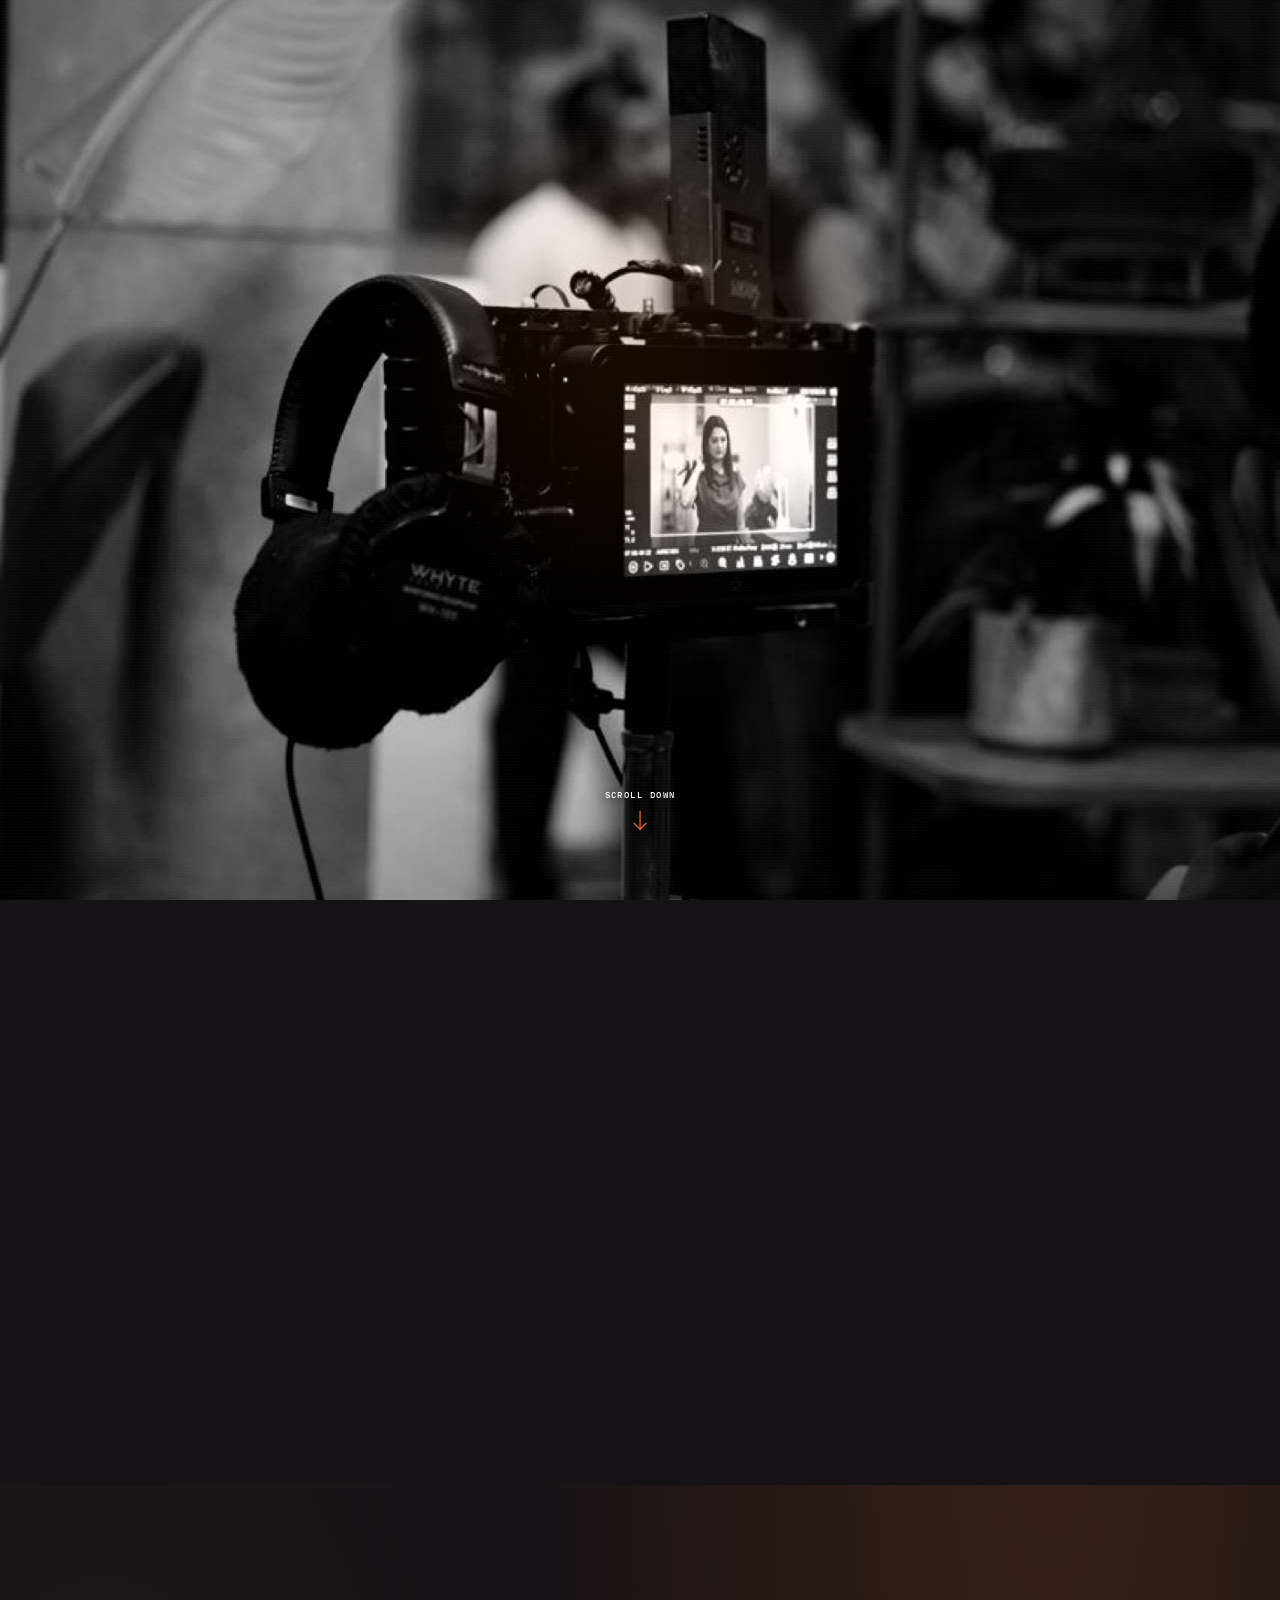
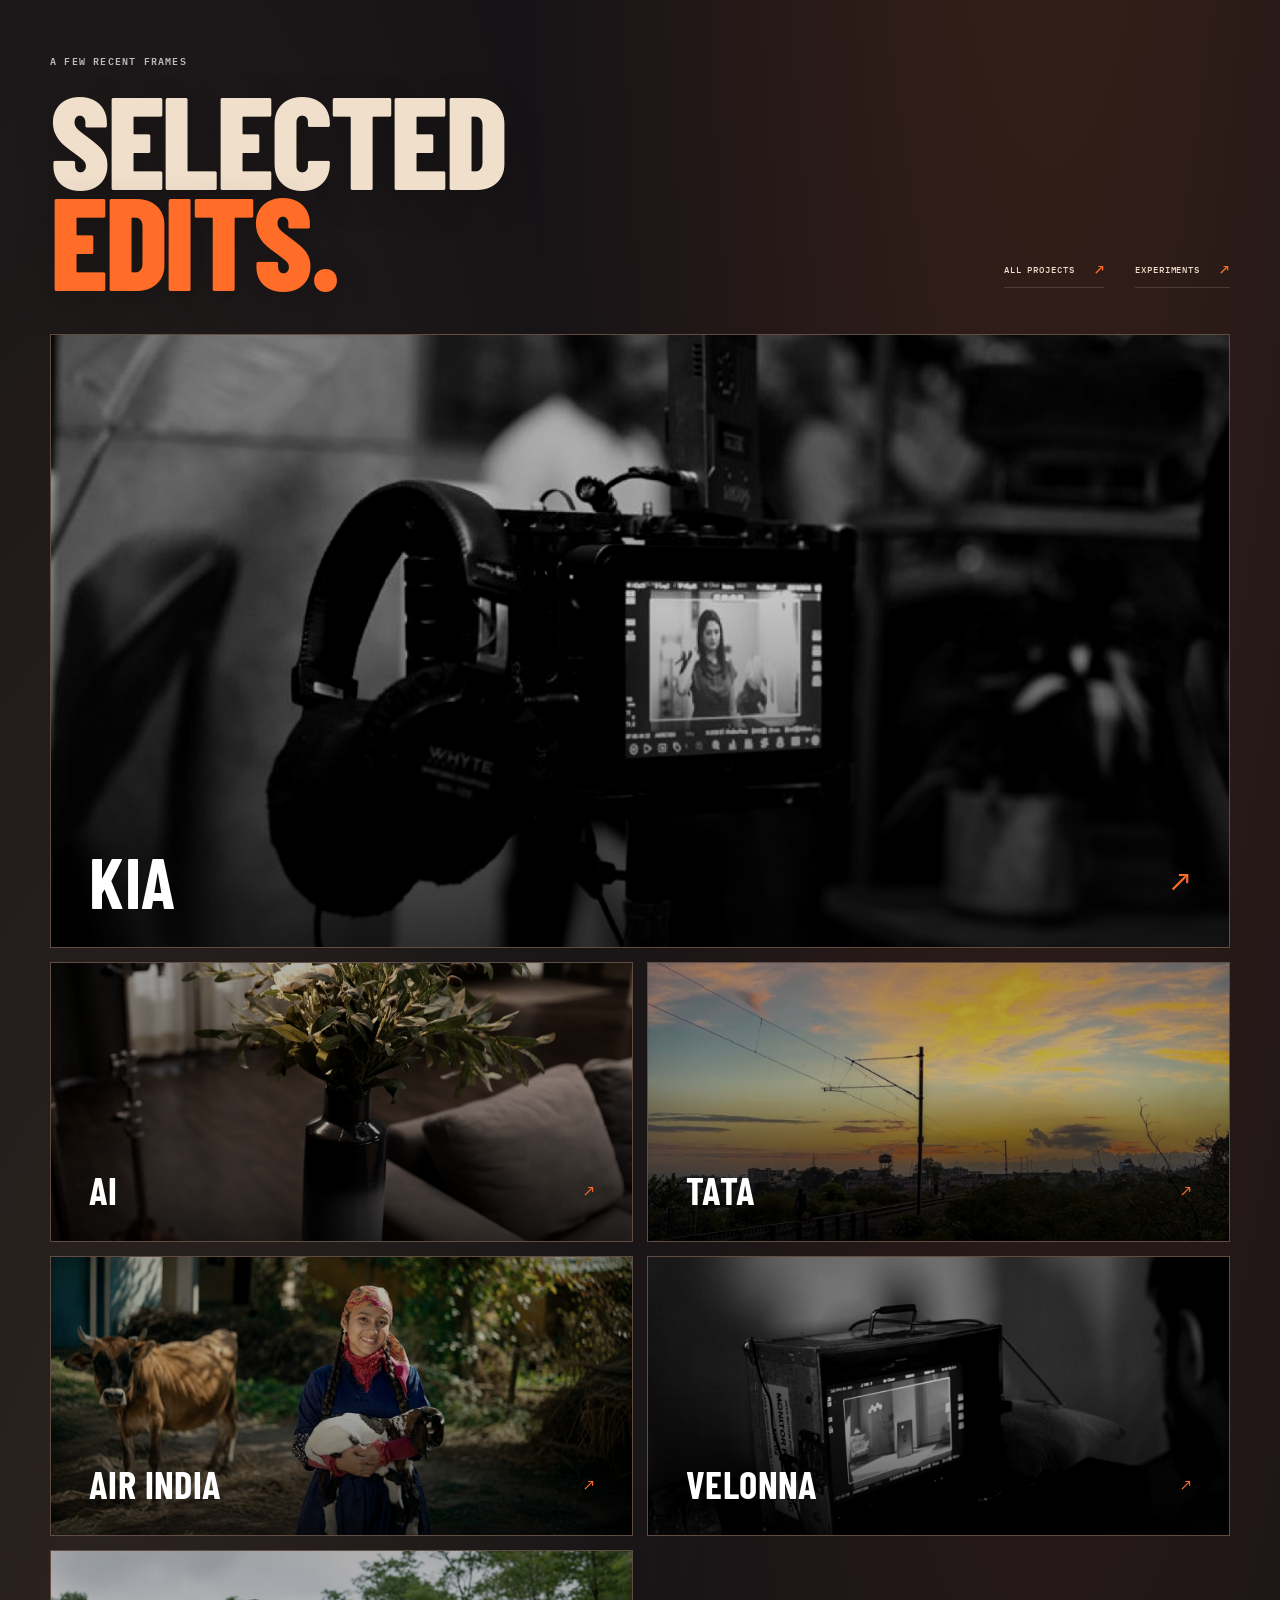
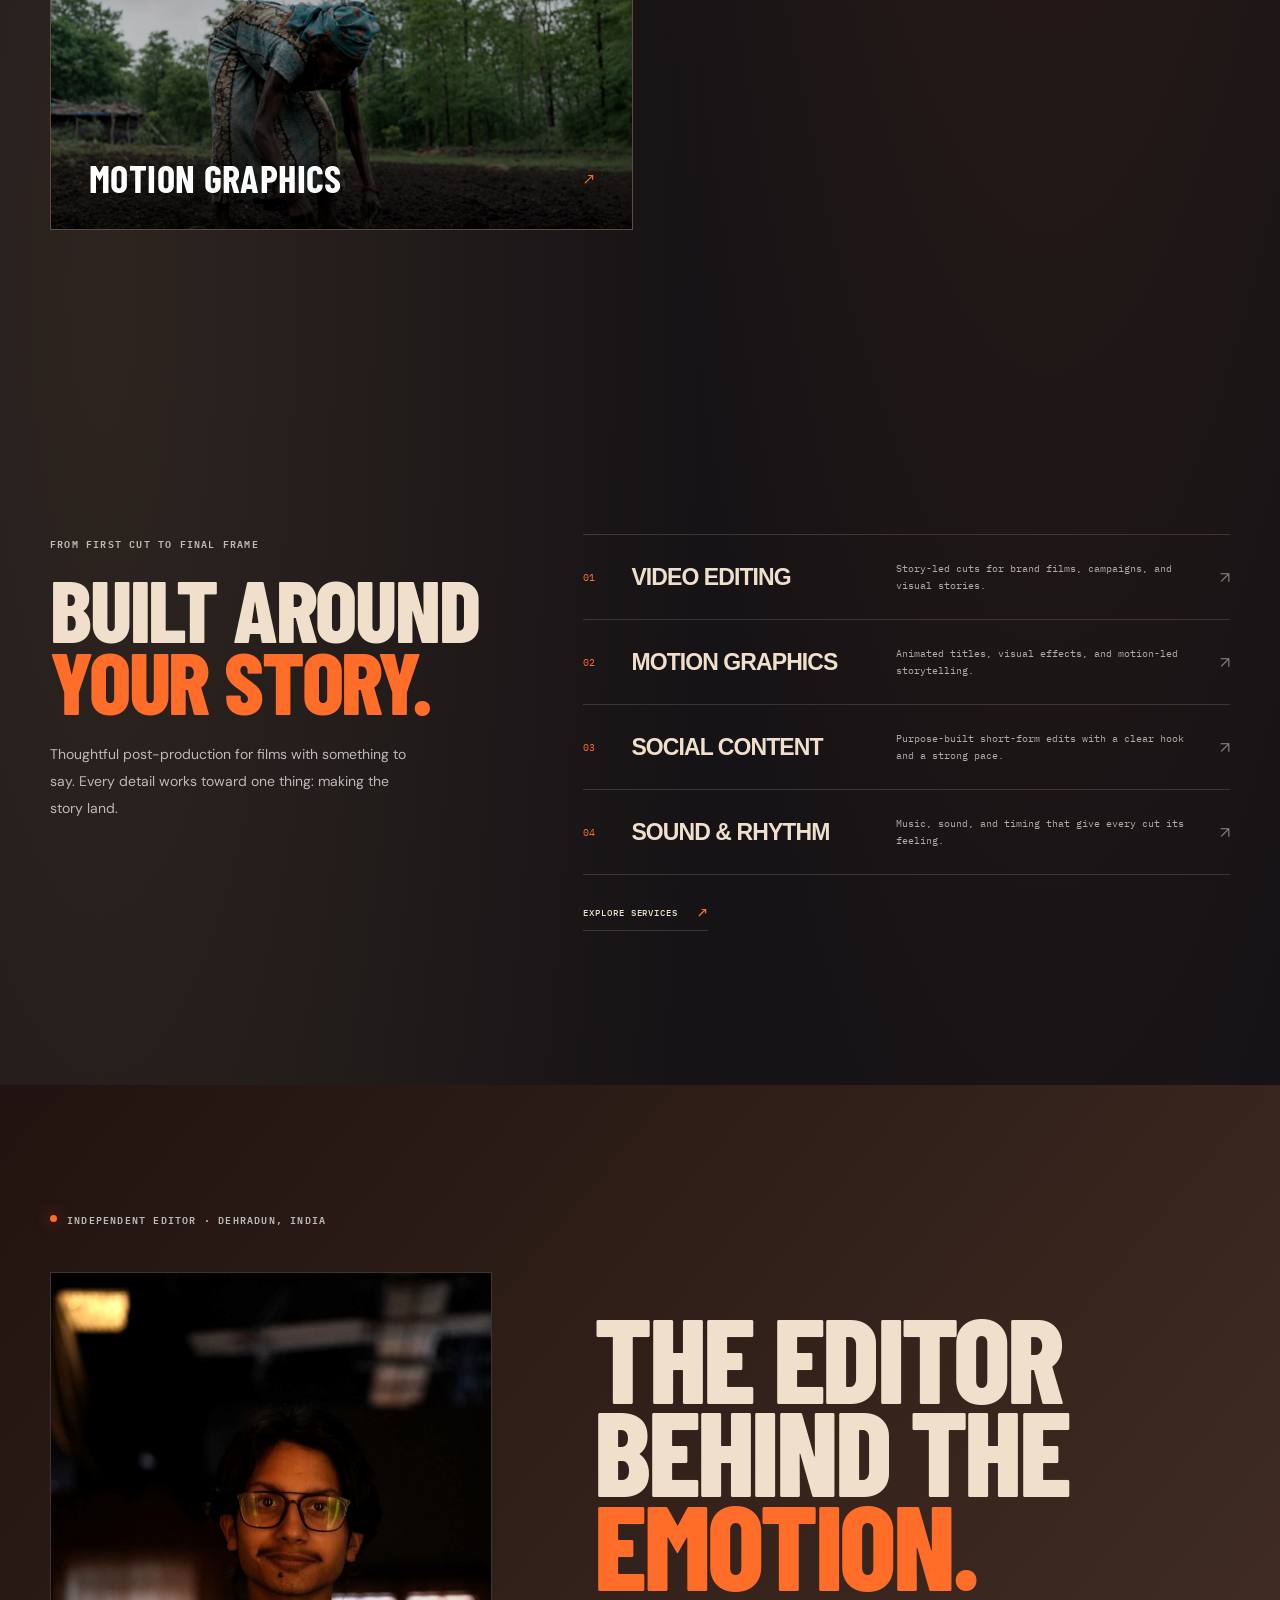
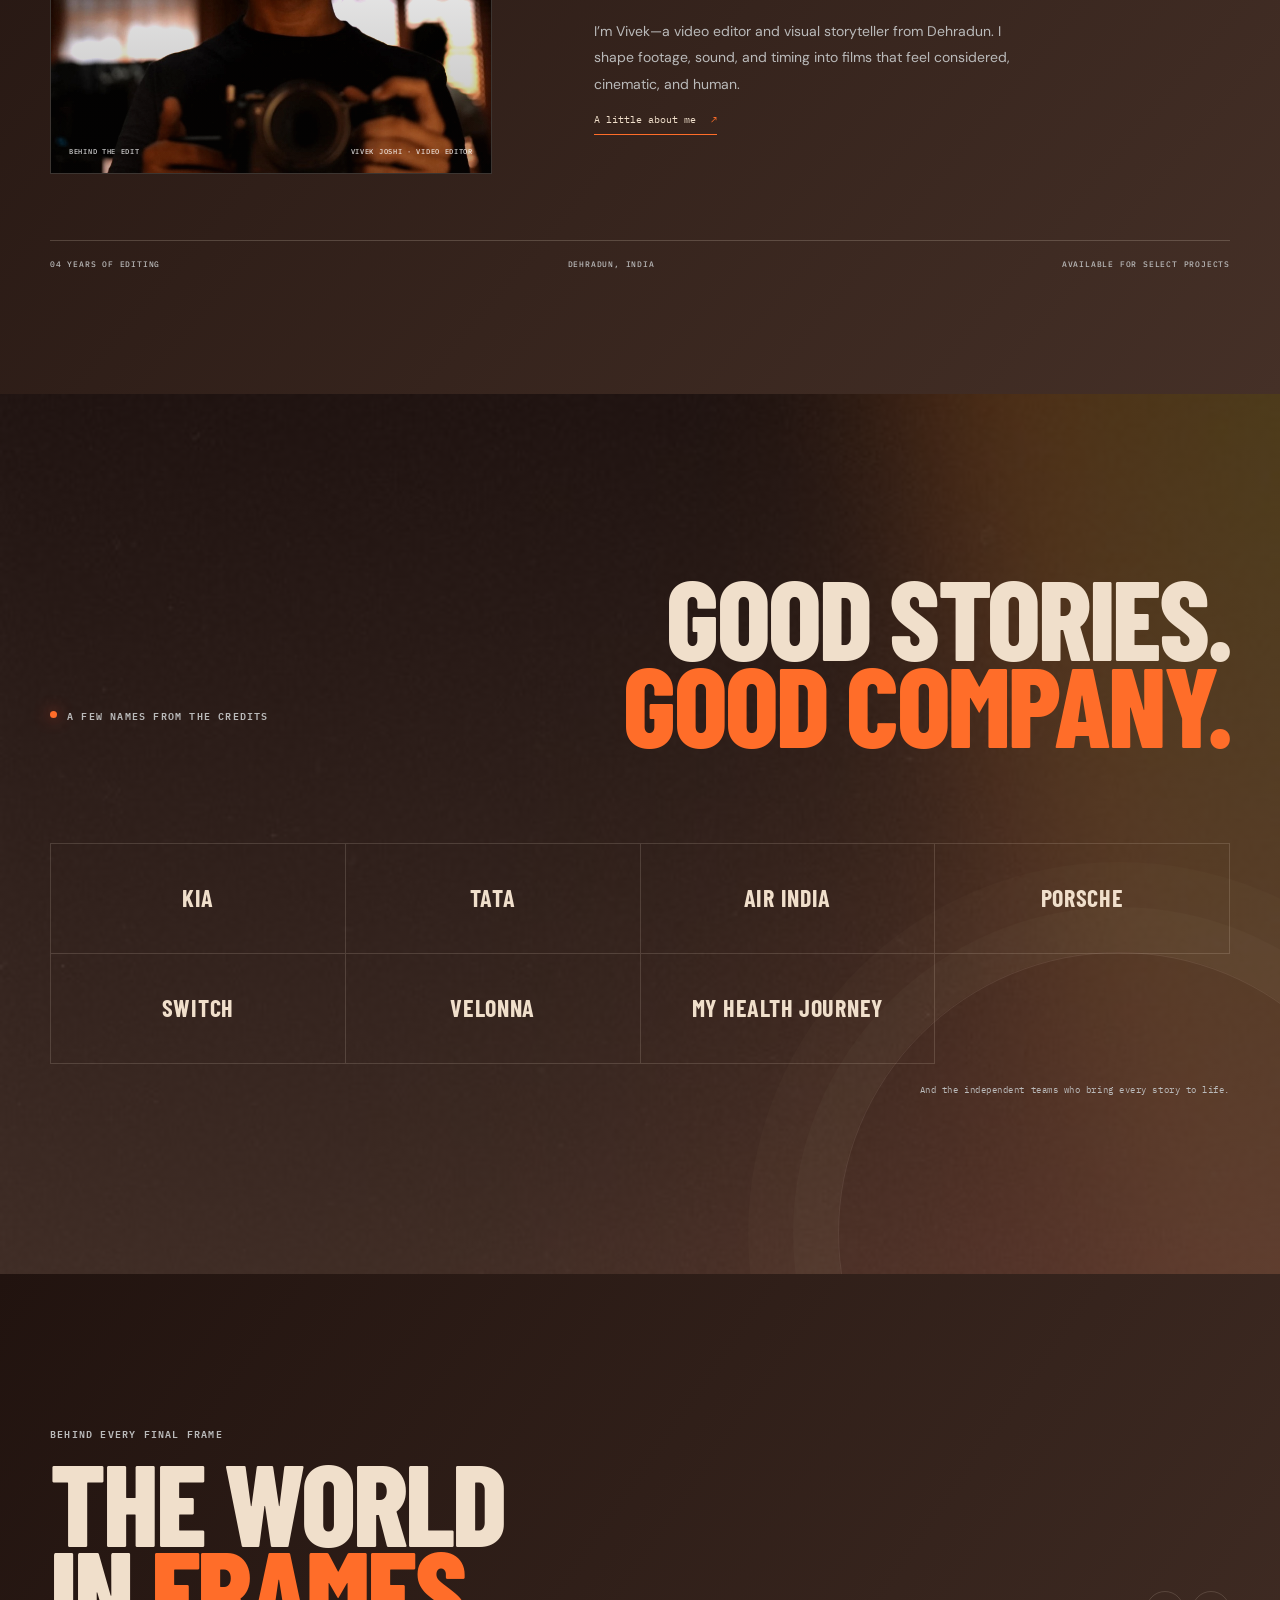
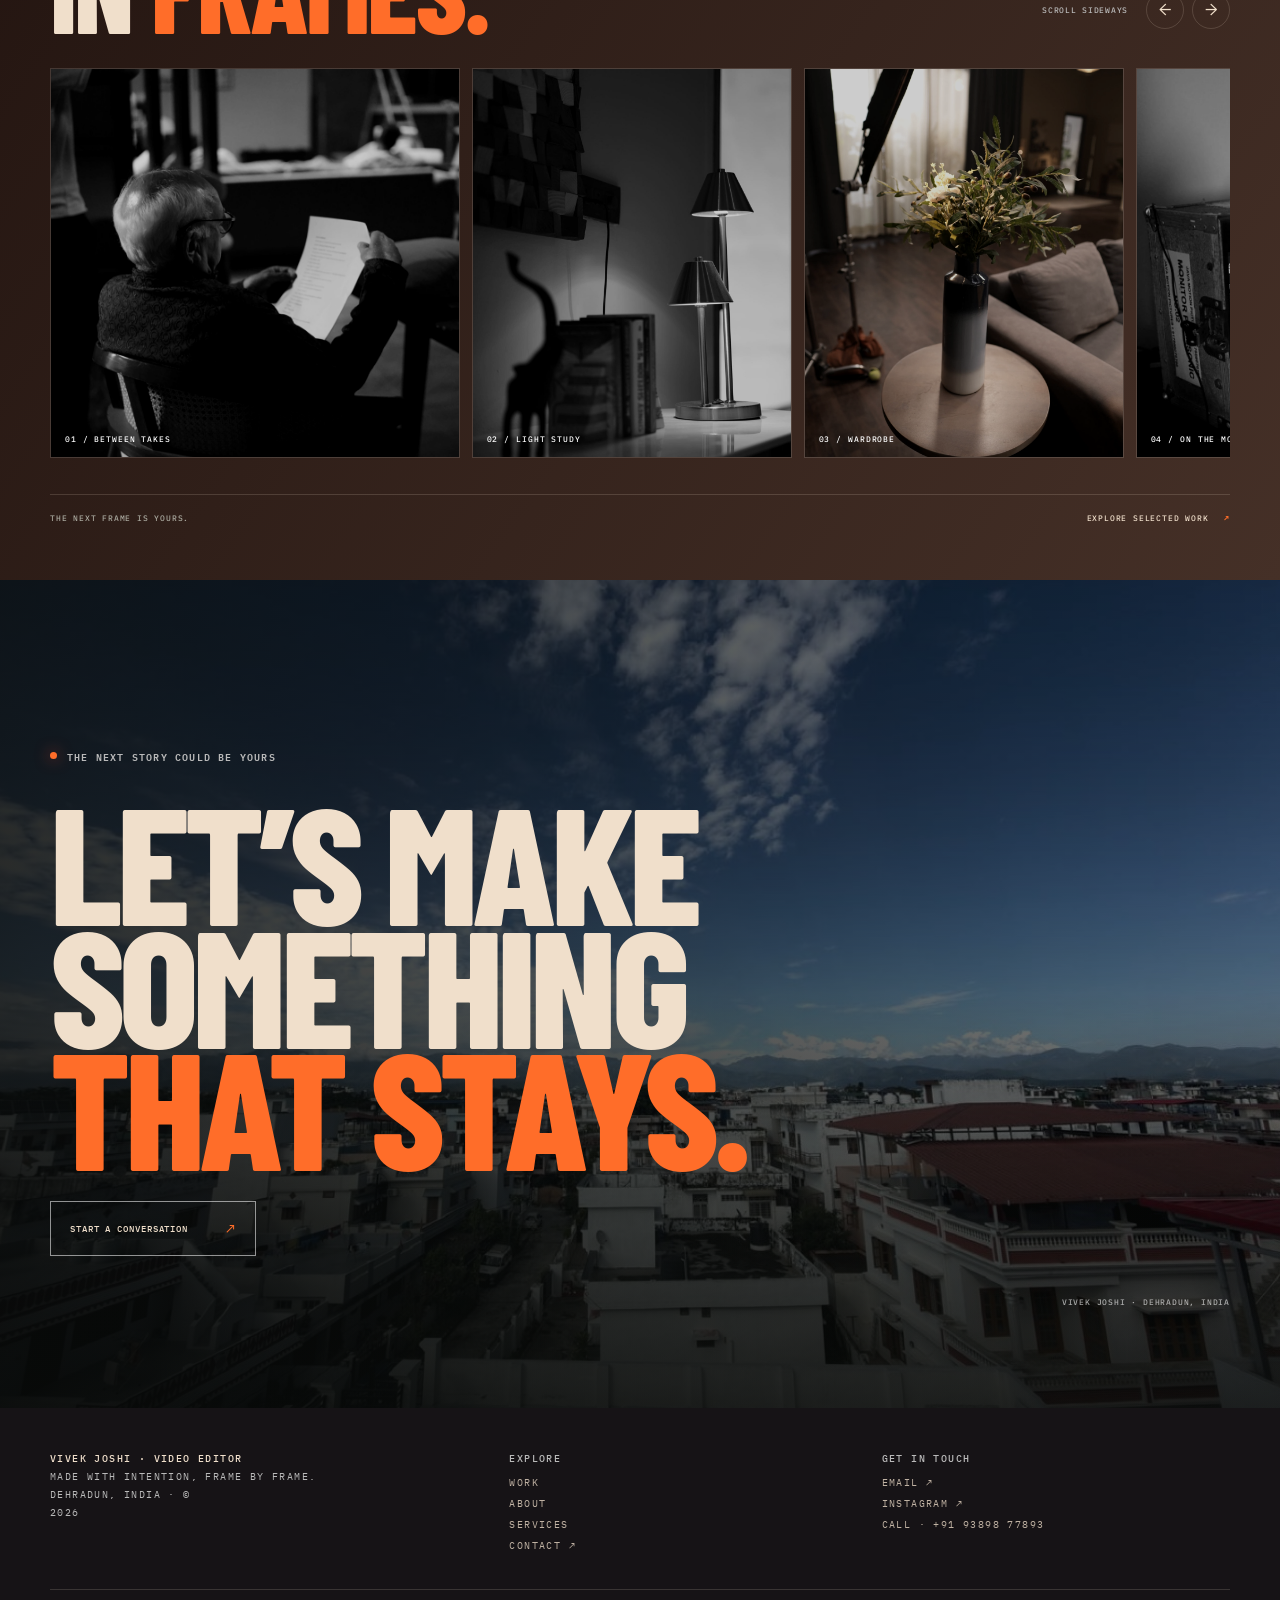
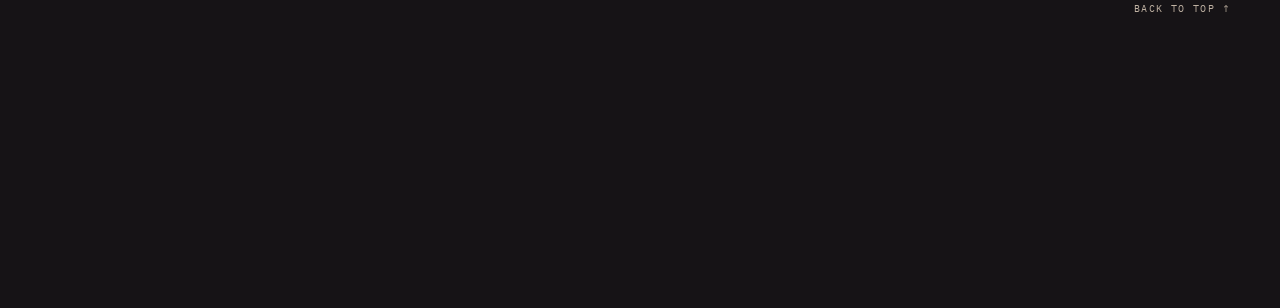
==== commit bd3a4005: "Revert "Redesign homepage with dimensional editorial art direction" This reverts commit 074cd877ed5a" ====
--- a/index.html
+++ b/index.html
@@ -15,14 +15,24 @@
       href="https://fonts.googleapis.com/css2?family=Barlow+Condensed:wght@500;600;700;800;900&family=DM+Sans:wght@400;500;600;700&family=IBM+Plex+Mono:wght@400;500;600&display=swap"
       rel="stylesheet"
     />
-    <link rel="stylesheet" href="styles.css?v=3d-assets-20261127" />
+    <link rel="stylesheet" href="styles.css?v=mobile-fit-20261127" />
     <link rel="stylesheet" href="halftone-footer.css" />
-    <script src="script.js?v=wowww-home-20261127" defer></script>
-    <script src="models.js?v=3d-models-2" defer></script>
+    <script src="script.js?v=hover-preview-20261127" defer></script>
     <script src="halftone-footer.js?v=contact-links-20261127" defer></script>
   </head>
-  <body class="has-scroll-story wowww-home">
+  <body class="has-scroll-story">
     <a class="skip-link" href="#main">Skip to content</a>
+    <dialog class="intro-loader" id="intro-loader" aria-label="Portfolio introduction">
+      <div class="intro-loader-content">
+        <span class="intro-loader-mark" aria-hidden="true">V</span>
+        <p class="intro-loader-name">VIVEK JOSHI <span>·</span> VIDEO EDITOR</p>
+        <p class="intro-loader-status">A MOMENT, BEFORE THE FIRST FRAME <span class="intro-loader-percent">00%</span></p>
+        <div class="intro-loader-track" role="progressbar" aria-label="Loading portfolio" aria-valuemin="0" aria-valuemax="100" aria-valuenow="0">
+          <span class="intro-loader-fill"></span>
+        </div>
+      </div>
+      <button class="intro-loader-skip" type="button">Skip intro <span aria-hidden="true">↗</span></button>
+    </dialog>
     <div class="scroll-progress" aria-hidden="true"></div>
     <dialog class="menu-dialog" id="site-menu" aria-label="Full-screen navigation">
       <div class="menu-dialog-inner">
@@ -43,7 +53,7 @@
       </div>
     </dialog>
 
-    <header class="site-header home-story-header">
+    <header class="site-header home-story-header" aria-hidden="true" inert>
       <a class="wordmark" href="index.html" aria-label="Vivek Joshi, home"><span>V</span></a>
       <nav class="site-nav" id="site-nav" aria-label="Main navigation">
         <button class="menu-toggle" type="button" aria-expanded="false" aria-controls="site-menu" aria-label="Open full-screen menu">
@@ -87,15 +97,6 @@
             <video class="story-opening-video" muted loop playsinline preload="none" poster="assets/frames-camera-on-set.jpg" aria-hidden="true" data-project-preview disablepictureinpicture disableremoteplayback>
               <source data-src="assets/vivek-showreel-720p.mp4" type="video/mp4" />
             </video>
-            <div class="hero-emblem" aria-hidden="true">
-              <span class="hero-emblem-depth">VJ</span>
-              <span class="hero-emblem-face">VJ</span>
-            </div>
-            <div class="hero-opening-copy">
-              <p>INDEPENDENT VIDEO EDITOR <span>·</span> DEHRADUN, INDIA</p>
-              <h2>FILMS THAT <span>FEEL.</span></h2>
-            </div>
-            <span class="hero-opening-index" aria-hidden="true">01 — 04</span>
           </div>
           <a class="story-scroll-cue" href="#home-work" aria-label="Scroll down to selected edits">
             <span>SCROLL DOWN</span>
@@ -114,27 +115,27 @@
           </div>
         </div>
         <div class="home-project-grid">
-          <a class="home-project home-project-wide" data-project-label="BRAND FILM · AUTOMOTIVE" href="work.html" aria-label="View the Kia Seltos launch film">
+          <a class="home-project home-project-wide" href="work.html" aria-label="View the Kia Seltos launch film">
             <video muted loop playsinline preload="none" poster="assets/frames-camera-on-set.jpg" aria-hidden="true" data-project-preview><source data-src="assets/work/kia-seltos-launch.mp4" type="video/mp4" /></video>
             <span class="home-project-name">KIA <i aria-hidden="true">↗</i></span>
           </a>
-          <a class="home-project" data-project-label="AI VISUAL EXPERIMENT" href="work.html" aria-label="View the AI visual edit">
+          <a class="home-project" href="work.html" aria-label="View the AI visual edit">
             <video muted loop playsinline preload="none" poster="assets/frames-costume-study.jpg" aria-hidden="true" data-project-preview><source data-src="assets/work/ai-visual.mp4" type="video/mp4" /></video>
             <span class="home-project-name">AI <i aria-hidden="true">↗</i></span>
           </a>
-          <a class="home-project" data-project-label="CAMPAIGN EDIT" href="work.html" aria-label="View the Tata AI edit">
+          <a class="home-project" href="work.html" aria-label="View the Tata AI edit">
             <video muted loop playsinline preload="none" poster="assets/frames-sunset-tracks.jpg" aria-hidden="true" data-project-preview><source data-src="assets/work/tata-ai-edit.mp4" type="video/mp4" /></video>
             <span class="home-project-name">TATA <i aria-hidden="true">↗</i></span>
           </a>
-          <a class="home-project" data-project-label="BRAND CAMPAIGN" href="work.html" aria-label="View the Air India edit">
+          <a class="home-project" href="work.html" aria-label="View the Air India edit">
             <video muted loop playsinline preload="none" poster="assets/frames-rural-portrait.jpg" aria-hidden="true" data-project-preview><source data-src="assets/work/air-india-edit.mp4" type="video/mp4" /></video>
             <span class="home-project-name">AIR INDIA <i aria-hidden="true">↗</i></span>
           </a>
-          <a class="home-project" data-project-label="JEWELLERY FILM" href="work.html" aria-label="View Velonna Jewellery films">
+          <a class="home-project" href="work.html" aria-label="View Velonna Jewellery films">
             <video muted loop playsinline preload="none" poster="assets/frames-monitor-on-set.jpg" aria-hidden="true" data-project-preview><source data-src="assets/work/velonna-jewellery/showreel.mp4" type="video/mp4" /></video>
             <span class="home-project-name">VELONNA <i aria-hidden="true">↗</i></span>
           </a>
-          <a class="home-project" data-project-label="MOTION GRAPHICS" href="work.html" aria-label="View motion graphics work">
+          <a class="home-project" href="work.html" aria-label="View motion graphics work">
             <video muted loop playsinline preload="none" poster="assets/frames-documentary-farmer.jpg" aria-hidden="true" data-project-preview><source data-src="https://github.com/Vjsmart2005/vivek-portfolio/releases/download/portfolio-media-v1/my-health-journey.mp4" type="video/mp4" /></video>
             <span class="home-project-name">MOTION GRAPHICS <i aria-hidden="true">↗</i></span>
           </a>
@@ -189,23 +190,6 @@
         </div>
       </section>
 
-      <section class="gear-showcase section-wrap" aria-labelledby="gear-title">
-        <div class="gear-heading">
-          <div>
-            <p class="eyebrow">Tools of the trade</p>
-            <h2 id="gear-title">BEHIND THE<br /><span>FRAME.</span></h2>
-          </div>
-          <p>Every story starts with a point of view. Explore the camera and lens in 3D.</p>
-        </div>
-        <div class="gear-stage" data-gear-stage>
-          <canvas class="gear-canvas" data-gear-canvas role="img" aria-label="Interactive 3D models of a camera and lens"></canvas>
-          <span class="gear-label gear-label-camera">CAMERA BODY <i>01</i></span>
-          <span class="gear-label gear-label-lens">CAMERA LENS <i>02</i></span>
-          <p class="gear-stage-status" data-gear-status role="status" aria-live="polite">The 3D models load as you reach this section.</p>
-        </div>
-        <p class="gear-caption">MOVE YOUR POINTER TO EXPLORE <span>·</span> BUILT FROM ORIGINAL 3D MODELS</p>
-      </section>
-
       <section class="filmstrip-section" aria-labelledby="filmstrip-title">
         <div class="filmstrip-heading section-wrap">
           <div><p class="eyebrow">Behind every final frame</p><h2 id="filmstrip-title">THE WORLD<br />IN <span>FRAMES.</span></h2></div>
--- a/styles.css
+++ b/styles.css
@@ -1692,397 +1692,3 @@
   .story-pin { min-height: min(360px, 100svh); }
   .story-photo { width: clamp(130px, 26vw, 190px); }
 }
-
-/* A restrained, high-contrast home direction inspired by editorial 3D portfolios. */
-.wowww-home {
-  --ink: #050505;
-  --panel: #101010;
-  --paper: #f5f2ee;
-  --muted: #a4a19d;
-  --line: rgba(245, 242, 238, .16);
-  background: #050505;
-}
-.wowww-home .story-scroll,
-.wowww-home .story-pin { background: #050505; }
-.wowww-home .story-scroll { height: 145svh; }
-.wowww-home .story-depth {
-  background:
-    radial-gradient(ellipse at 50% 46%, rgba(255, 109, 41, .09), transparent 35%),
-    #050505;
-  color: var(--paper);
-}
-.wowww-home .story-depth::before {
-  opacity: .08;
-  background-size: 88px 88px;
-  mask-image: radial-gradient(ellipse at center, #000, transparent 62%);
-}
-.wowww-home .story-depth::after {
-  background: linear-gradient(90deg, rgba(5,5,5,.3), transparent 22%, transparent 78%, rgba(5,5,5,.3));
-}
-.wowww-home .home-story-header {
-  position: fixed;
-  top: max(12px, env(safe-area-inset-top));
-  z-index: 10;
-  width: 100%;
-  padding-inline: max(28px, env(safe-area-inset-left)) max(28px, env(safe-area-inset-right));
-  border: 0;
-  background: transparent;
-  opacity: 1;
-  visibility: visible;
-  pointer-events: auto;
-  transform: none;
-  transition: none;
-}
-.wowww-home .home-story-header .wordmark {
-  display: grid;
-  width: 44px;
-  height: 44px;
-  place-items: center;
-  border: 1px solid rgba(245,242,238,.32);
-  border-radius: 50%;
-  background: rgba(5,5,5,.48);
-  color: var(--paper);
-  font: 700 24px/1 "Barlow Condensed", sans-serif;
-  letter-spacing: -.08em;
-  backdrop-filter: blur(12px);
-}
-.wowww-home .home-story-header .wordmark span { color: var(--accent); }
-.wowww-home .home-story-header .site-nav {
-  border-color: rgba(245,242,238,.24);
-  background: rgba(5,5,5,.58);
-  box-shadow: 0 12px 35px rgba(0,0,0,.24), inset 0 1px 0 rgba(255,255,255,.12);
-  -webkit-backdrop-filter: blur(18px) saturate(120%);
-  backdrop-filter: blur(18px) saturate(120%);
-}
-.wowww-home .story-opening { background: #050505; }
-.wowww-home .story-opening-video {
-  z-index: 0;
-  filter: grayscale(.88) brightness(.42) contrast(1.12);
-}
-.wowww-home .story-opening::after {
-  position: absolute;
-  z-index: 1;
-  inset: 0;
-  background:
-    radial-gradient(ellipse at 50% 42%, transparent 5%, rgba(5,5,5,.14) 53%, rgba(5,5,5,.72) 100%),
-    linear-gradient(0deg, #050505 0%, transparent 36%, rgba(5,5,5,.18) 100%);
-  content: "";
-  pointer-events: none;
-}
-.hero-emblem {
-  position: absolute;
-  z-index: 2;
-  top: 41%;
-  left: 50%;
-  display: grid;
-  place-items: center;
-  width: min(84vw, 1060px);
-  perspective: 1000px;
-  transform: translate(-50%, -50%);
-}
-.wowww-home .hero-emblem,
-.wowww-home .hero-opening-copy,
-.wowww-home .hero-opening-index { pointer-events: none; }
-.hero-emblem::before,
-.hero-emblem::after {
-  position: absolute;
-  width: 68%;
-  height: 54%;
-  border: 1px solid rgba(245,242,238,.2);
-  border-radius: 50%;
-  content: "";
-  pointer-events: none;
-}
-.hero-emblem::before { transform: rotate(-24deg) rotateX(58deg); }
-.hero-emblem::after {
-  width: 76%;
-  height: 70%;
-  border-color: rgba(255,109,41,.25);
-  transform: rotate(38deg) rotateX(58deg);
-}
-.hero-emblem-depth,
-.hero-emblem-face {
-  grid-area: 1 / 1;
-  font: 900 clamp(330px, 62vw, 780px)/.72 "Barlow Condensed", Impact, sans-serif;
-  letter-spacing: -.095em;
-  white-space: nowrap;
-  transform-style: preserve-3d;
-}
-.hero-emblem-depth {
-  color: #24211f;
-  -webkit-text-stroke: 1px rgba(255,255,255,.3);
-  text-shadow:
-    1px 1px 0 #796c61, 2px 2px 0 #62574f, 4px 4px 0 #514943,
-    6px 6px 0 #403a35, 8px 8px 0 #322e2b, 10px 10px 0 #272422,
-    12px 12px 0 #1d1b1a, 14px 14px 0 #141312, 20px 24px 24px rgba(0,0,0,.8);
-  transform: rotateY(-12deg) rotateX(4deg) translate3d(12px, 16px, -24px);
-}
-.hero-emblem-face {
-  color: transparent;
-  background: linear-gradient(165deg, #fff 3%, #c8c4c0 20%, #faf6ef 35%, #b4a9a0 47%, #f8f2e9 59%, #665c55 76%, #f4e3d0 90%);
-  -webkit-background-clip: text;
-  background-clip: text;
-  -webkit-text-stroke: 1px rgba(255,255,255,.62);
-  text-shadow: 0 1px 0 rgba(255,255,255,.8), 0 7px 22px rgba(0,0,0,.55);
-  transform: rotateY(-12deg) rotateX(4deg) translateZ(12px);
-}
-.hero-opening-copy {
-  position: absolute;
-  z-index: 3;
-  right: max(28px, env(safe-area-inset-right));
-  bottom: clamp(104px, 17vh, 174px);
-  left: max(28px, env(safe-area-inset-left));
-  text-align: center;
-}
-.hero-opening-copy > p,
-.hero-opening-index {
-  color: rgba(245,242,238,.68);
-  font: 500 9px/1.5 var(--font-mono);
-  letter-spacing: .16em;
-}
-.hero-opening-copy > p { margin: 0 0 12px; }
-.hero-opening-copy > p span { padding-inline: 5px; color: var(--accent); }
-.hero-opening-copy h2 {
-  margin: 0;
-  color: #f5f2ee;
-  font: 700 clamp(28px, 4.2vw, 54px)/.9 "Barlow Condensed", sans-serif;
-  letter-spacing: .035em;
-}
-.hero-opening-copy h2 span { color: var(--accent); }
-.hero-opening-index {
-  position: absolute;
-  z-index: 3;
-  top: 48%;
-  right: max(28px, env(safe-area-inset-right));
-  writing-mode: vertical-rl;
-}
-.wowww-home .story-scroll-cue { z-index: 5; bottom: max(20px, env(safe-area-inset-bottom)); }
-.wowww-home .story-scroll-cue svg path { stroke: var(--paper); }
-.wowww-home .story-progress span { background: var(--accent); }
-.wowww-home .home-work {
-  padding-top: clamp(100px, 13vw, 168px);
-  background: #050505;
-}
-.wowww-home .home-work .section-heading { border-bottom: 1px solid var(--line); padding-bottom: 28px; }
-.wowww-home .home-work .section-heading h2 {
-  font: 800 clamp(66px, 10vw, 136px)/.74 "Barlow Condensed", sans-serif;
-  letter-spacing: -.035em;
-}
-.wowww-home .home-work .section-heading h2 span { color: var(--accent); }
-.wowww-home .home-work .eyebrow,
-.wowww-home .home-capabilities .eyebrow,
-.wowww-home .brand-chapter .eyebrow,
-.wowww-home .filmstrip-section .eyebrow { color: #b2afab; }
-.wowww-home .home-project {
-  min-height: clamp(260px, 36vw, 480px);
-  border: 1px solid rgba(245,242,238,.14);
-  border-radius: 2px;
-  background: #151515;
-}
-.wowww-home .home-project-wide { min-height: clamp(340px, 56vw, 690px); }
-.wowww-home .home-project::before {
-  position: absolute;
-  z-index: 2;
-  top: clamp(18px, 2.4vw, 32px);
-  left: clamp(18px, 2.4vw, 32px);
-  color: rgba(255,255,255,.82);
-  content: attr(data-project-label);
-  font: 500 9px/1.4 var(--font-mono);
-  letter-spacing: .12em;
-}
-.wowww-home .home-project::after {
-  background: linear-gradient(180deg,rgba(0,0,0,.2),transparent 30%,transparent 55%,rgba(0,0,0,.72));
-}
-.wowww-home .home-project img,
-.wowww-home .home-project video { filter: saturate(.64) contrast(1.08) brightness(.82); }
-.wowww-home .home-project-name {
-  z-index: 3;
-  right: clamp(18px, 2.4vw, 32px);
-  bottom: clamp(20px, 2.6vw, 34px);
-  left: clamp(18px, 2.4vw, 32px);
-  justify-content: space-between;
-  font: 700 clamp(36px, 7vw, 88px)/.82 "Barlow Condensed", sans-serif;
-  letter-spacing: -.025em;
-}
-.wowww-home .home-project:not(.home-project-wide) .home-project-name { font-size: clamp(32px, 5vw, 64px); }
-.wowww-home .home-project-name i { color: var(--paper); font-size: .34em; }
-.wowww-home .home-project:hover .home-project-name i { color: var(--accent); }
-.wowww-home .home-capabilities {
-  padding-block: clamp(100px, 13vw, 170px);
-  border-top: 1px solid var(--line);
-  background: #080808;
-}
-.wowww-home .home-capabilities-heading h2,
-.wowww-home .brand-chapter-heading h2,
-.wowww-home .filmstrip-heading h2 {
-  font-family: "Barlow Condensed", sans-serif;
-  letter-spacing: -.03em;
-}
-.wowww-home .service-item { border-color: var(--line); }
-.wowww-home .service-item h3 { font-family: "DM Sans", sans-serif; font-weight: 500; }
-.wowww-home .brand-chapter {
-  overflow: hidden;
-  border-block: 1px solid var(--line);
-  background: #050505;
-}
-.wowww-home .brand-chapter::after { display: none; }
-.wowww-home .brand-list span { border-color: rgba(245,242,238,.16); color: rgba(245,242,238,.76); }
-.wowww-home .filmstrip-section { background: #080808; }
-.wowww-home .filmstrip figure { border-color: var(--line); }
-.wowww-home .home-contact-outro { min-height: min(820px, 90svh); background: #050505; }
-.wowww-home .home-contact-outro::after {
-  background: linear-gradient(90deg,rgba(5,5,5,.82),rgba(5,5,5,.24)),linear-gradient(0deg,rgba(5,5,5,.82),transparent 58%);
-}
-.wowww-home .outro-content h2 { font-family: "Barlow Condensed", sans-serif; }
-.wowww-home .site-footer { border-top: 1px solid var(--line); }
-
-@media (max-width: 640px) {
-  .wowww-home .home-story-header {
-    top: max(8px, env(safe-area-inset-top));
-    padding-inline: max(16px, env(safe-area-inset-left)) max(16px, env(safe-area-inset-right));
-  }
-  .wowww-home .home-story-header .wordmark { width: 36px; height: 36px; }
-  .wowww-home .story-scroll { height: 130svh; }
-  .hero-emblem { top: 39%; width: 96vw; }
-  .hero-emblem-depth,
-  .hero-emblem-face { font-size: clamp(250px, 67vw, 420px); }
-  .hero-opening-copy { right: 18px; bottom: max(94px, 14vh); left: 18px; }
-  .hero-opening-copy > p { font-size: 7px; letter-spacing: .12em; }
-  .hero-opening-copy h2 { font-size: clamp(30px, 8vw, 42px); }
-  .hero-opening-index { top: 47%; right: 14px; font-size: 7px; }
-  .wowww-home .home-project { min-height: clamp(240px, 72vw, 360px); }
-  .wowww-home .home-project-wide { min-height: clamp(270px, 88vw, 420px); }
-  .wowww-home .home-project-name { font-size: clamp(35px, 11vw, 54px); }
-  .wowww-home .home-project:not(.home-project-wide) .home-project-name { font-size: clamp(32px, 9vw, 46px); }
-  .wowww-home .home-project::before { font-size: 7px; }
-  .wowww-home .home-capabilities { padding-block: 86px; }
-}
-
-@media (max-width: 640px) and (orientation: landscape) {
-  .hero-emblem { top: 37%; }
-  .hero-emblem-depth,
-  .hero-emblem-face { font-size: min(58vh, 420px); }
-  .hero-opening-copy { bottom: 76px; }
-  .hero-opening-copy h2 { font-size: clamp(24px, 6vh, 36px); }
-}
-
-@media (prefers-reduced-motion: reduce) {
-  .wowww-home .hero-emblem,
-  .wowww-home .hero-emblem-face { animation: none; transition: none; }
-}
-
-html.has-arrow-cursor,
-html.has-arrow-cursor body,
-html.has-arrow-cursor body a,
-html.has-arrow-cursor body button,
-html.has-arrow-cursor body [role="button"] { cursor: none; }
-html.has-arrow-cursor body input,
-html.has-arrow-cursor body textarea { cursor: text; }
-.arrow-cursor-canvas {
-  position: fixed;
-  z-index: 9999;
-  inset: 0;
-  width: 100%;
-  height: 100%;
-  opacity: 0;
-  pointer-events: none;
-  transition: opacity .12s ease-out;
-}
-html.has-arrow-cursor .arrow-cursor-canvas { opacity: 1; }
-
-.wowww-home .gear-showcase { padding-block: clamp(90px, 12vw, 150px); }
-.gear-heading {
-  display: flex;
-  align-items: end;
-  justify-content: space-between;
-  gap: 36px;
-  margin-bottom: 42px;
-}
-.gear-heading h2 {
-  margin: 0;
-  font: 800 clamp(64px, 9vw, 118px)/.76 "Barlow Condensed", sans-serif;
-  letter-spacing: -.035em;
-}
-.gear-heading h2 span { color: var(--accent); }
-.gear-heading > p { max-width: 290px; margin: 0 0 4px; color: var(--muted); font-size: 13px; line-height: 1.7; }
-.gear-stage {
-  position: relative;
-  height: clamp(340px, 48vw, 560px);
-  overflow: hidden;
-  border: 1px solid rgba(245,242,238,.15);
-  background:
-    radial-gradient(ellipse at 30% 52%, rgba(255,109,41,.12), transparent 28%),
-    radial-gradient(ellipse at 74% 48%, rgba(176,190,204,.11), transparent 31%),
-    linear-gradient(145deg, #121211, #080808 68%);
-  isolation: isolate;
-  touch-action: pan-y;
-}
-.gear-stage::before,
-.gear-stage::after {
-  position: absolute;
-  z-index: -1;
-  top: 50%;
-  left: 50%;
-  width: min(58vw, 720px);
-  aspect-ratio: 1;
-  border: 1px solid rgba(245,242,238,.08);
-  border-radius: 50%;
-  content: "";
-  pointer-events: none;
-  transform: translate(-50%, -50%);
-}
-.gear-stage::after { width: min(42vw, 500px); border-color: rgba(255,109,41,.12); }
-.gear-canvas { position: absolute; inset: 0; width: 100%; height: 100%; }
-.gear-label {
-  position: absolute;
-  z-index: 1;
-  top: 22px;
-  color: rgba(245,242,238,.68);
-  font: 500 9px var(--font-mono);
-  letter-spacing: .12em;
-  pointer-events: none;
-}
-.gear-label-camera { left: 8%; }
-.gear-label-lens { right: 8%; }
-.gear-label i { margin-left: 8px; color: var(--accent); font-style: normal; }
-.gear-stage-status {
-  position: absolute;
-  right: 20px;
-  bottom: 17px;
-  left: 20px;
-  margin: 0;
-  color: rgba(245,242,238,.45);
-  font: 500 8px var(--font-mono);
-  letter-spacing: .1em;
-  text-align: center;
-  text-transform: uppercase;
-  pointer-events: none;
-}
-.gear-caption {
-  display: flex;
-  justify-content: space-between;
-  gap: 12px;
-  margin: 15px 0 0;
-  color: rgba(245,242,238,.48);
-  font: 500 8px var(--font-mono);
-  letter-spacing: .1em;
-}
-.gear-caption span { color: var(--accent); }
-
-@media (max-width: 640px) {
-  .wowww-home .gear-showcase { padding-block: 84px; }
-  .gear-heading { align-items: start; flex-direction: column; gap: 20px; margin-bottom: 26px; }
-  .gear-heading h2 { font-size: clamp(60px, 17vw, 88px); }
-  .gear-heading > p { max-width: 320px; font-size: 12px; }
-  .gear-stage { height: clamp(300px, 92vw, 390px); }
-  .gear-stage::before { width: 82vw; }
-  .gear-stage::after { width: 62vw; }
-  .gear-label { top: 15px; font-size: 7px; }
-  .gear-label-camera { left: 5%; }
-  .gear-label-lens { right: 5%; }
-  .gear-caption { flex-direction: column; font-size: 7px; }
-}
-
-@media (prefers-reduced-motion: reduce) {
-  .arrow-cursor-canvas { display: none; transition: none; }
-}
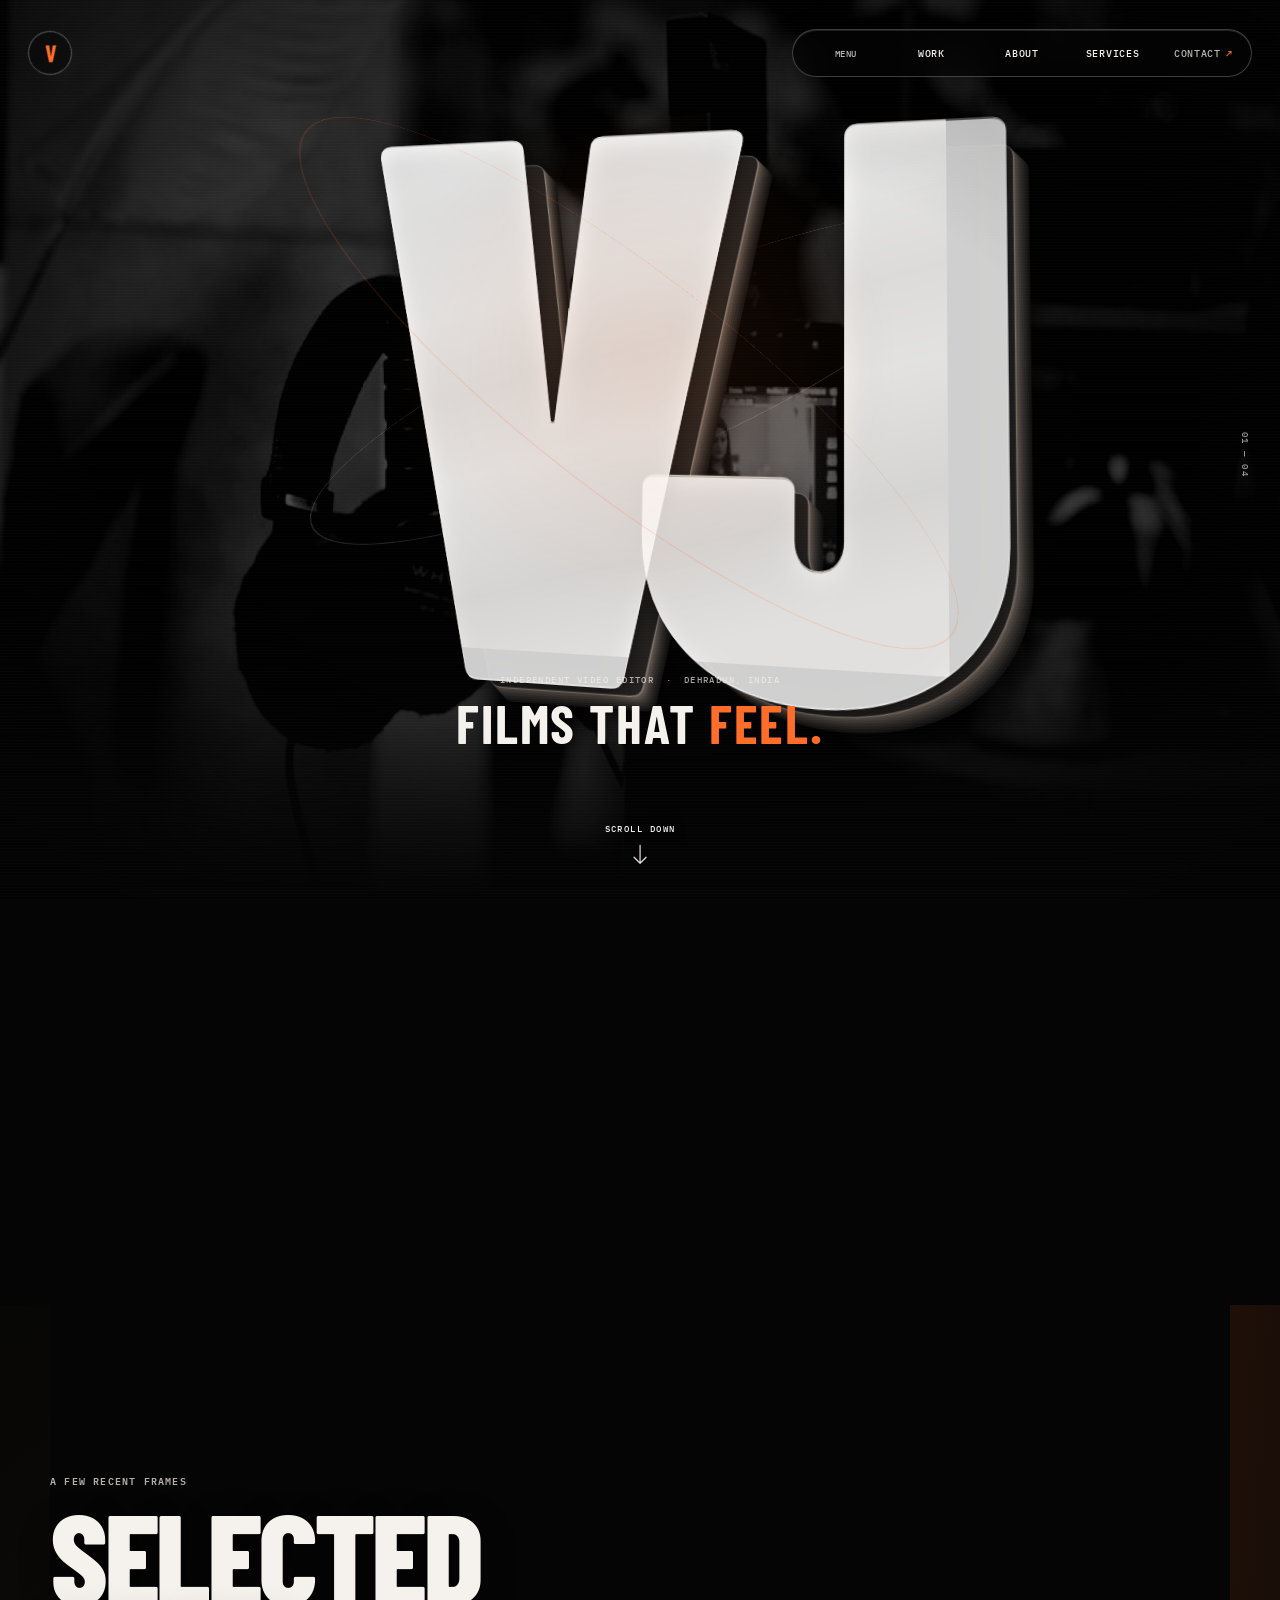
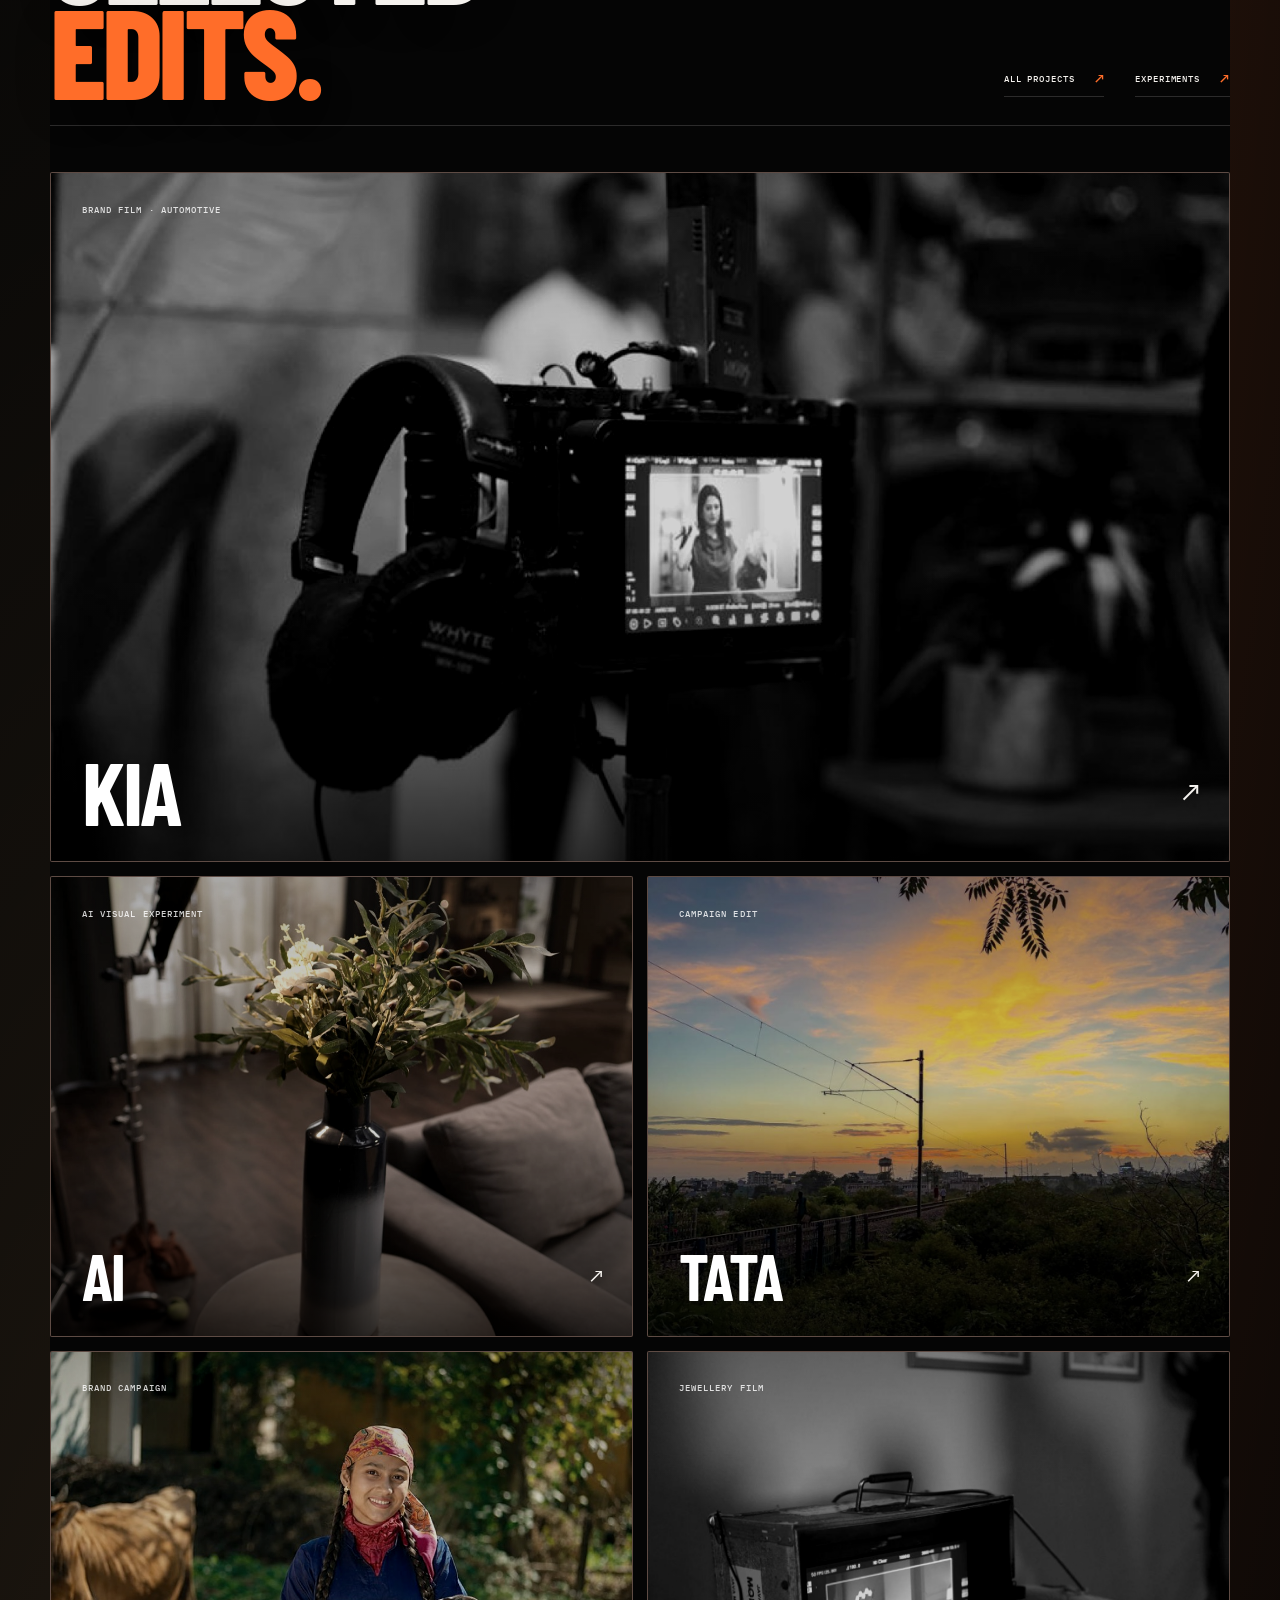
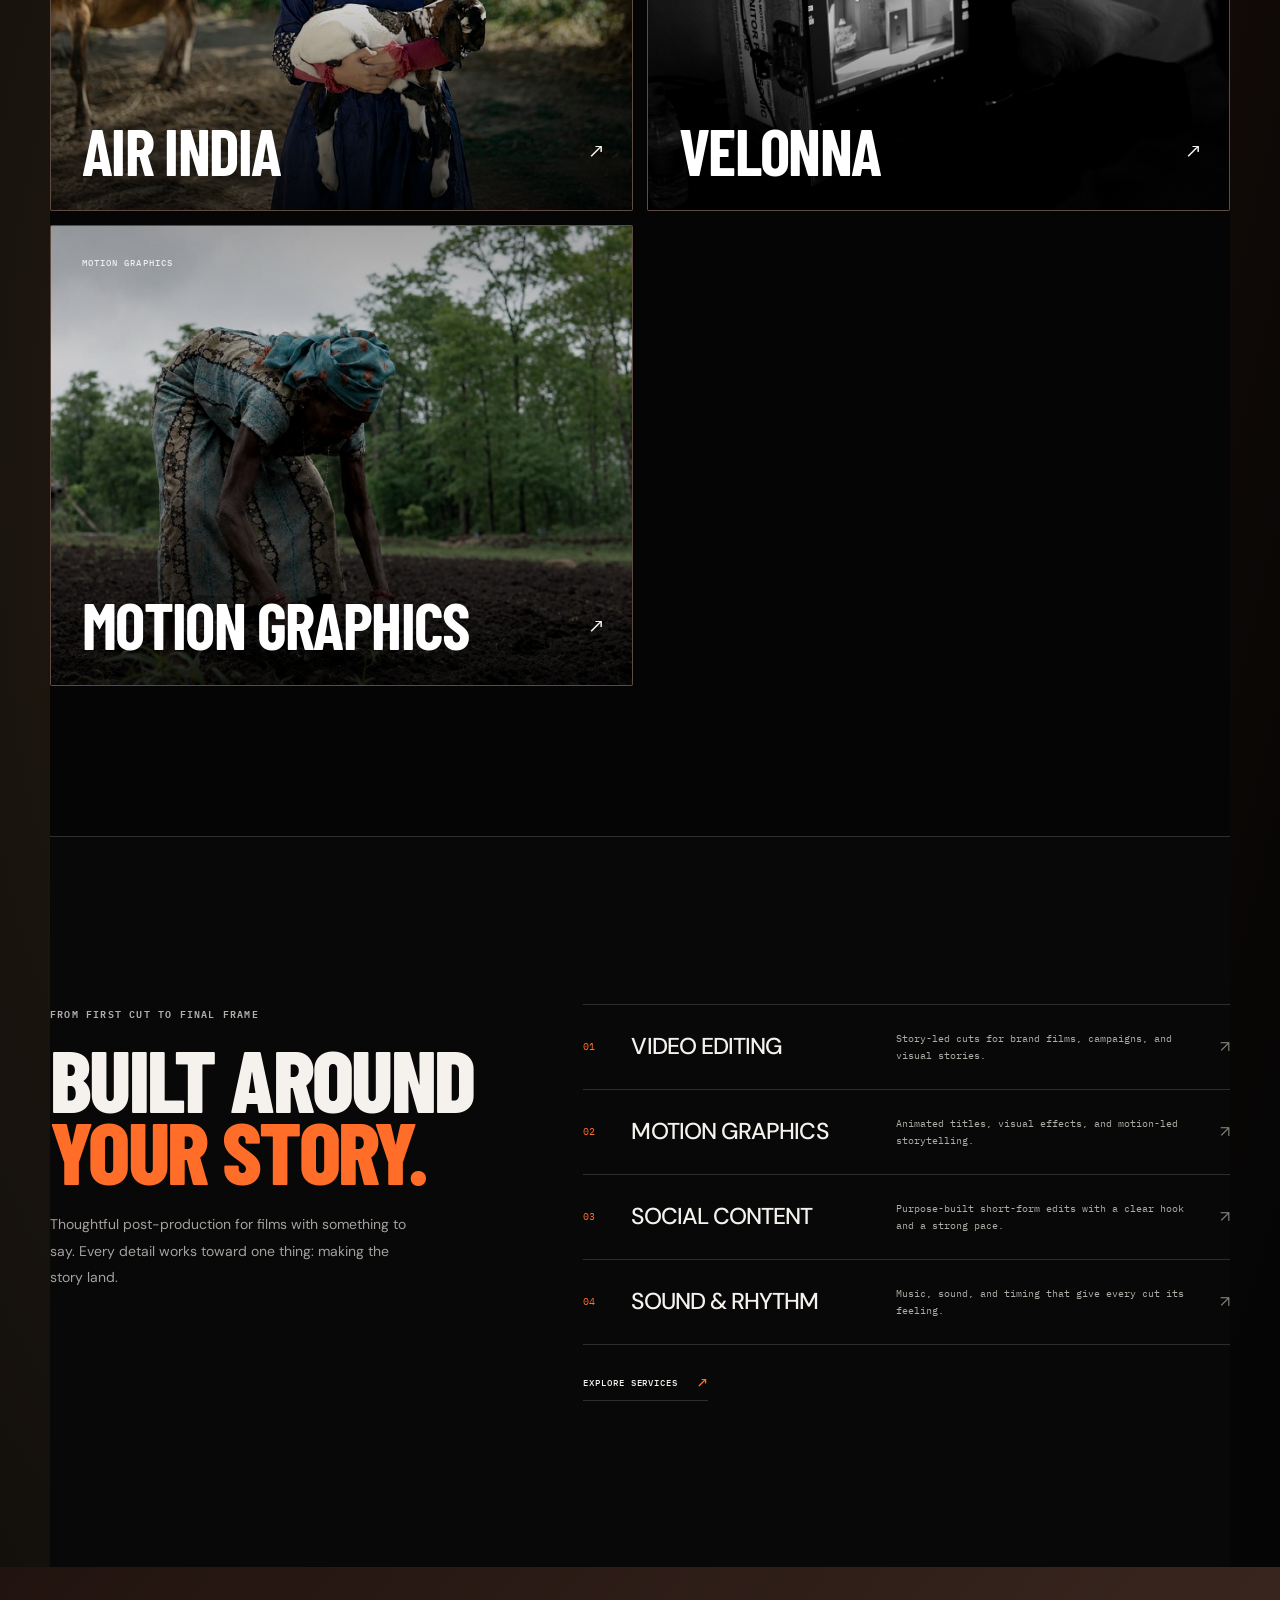
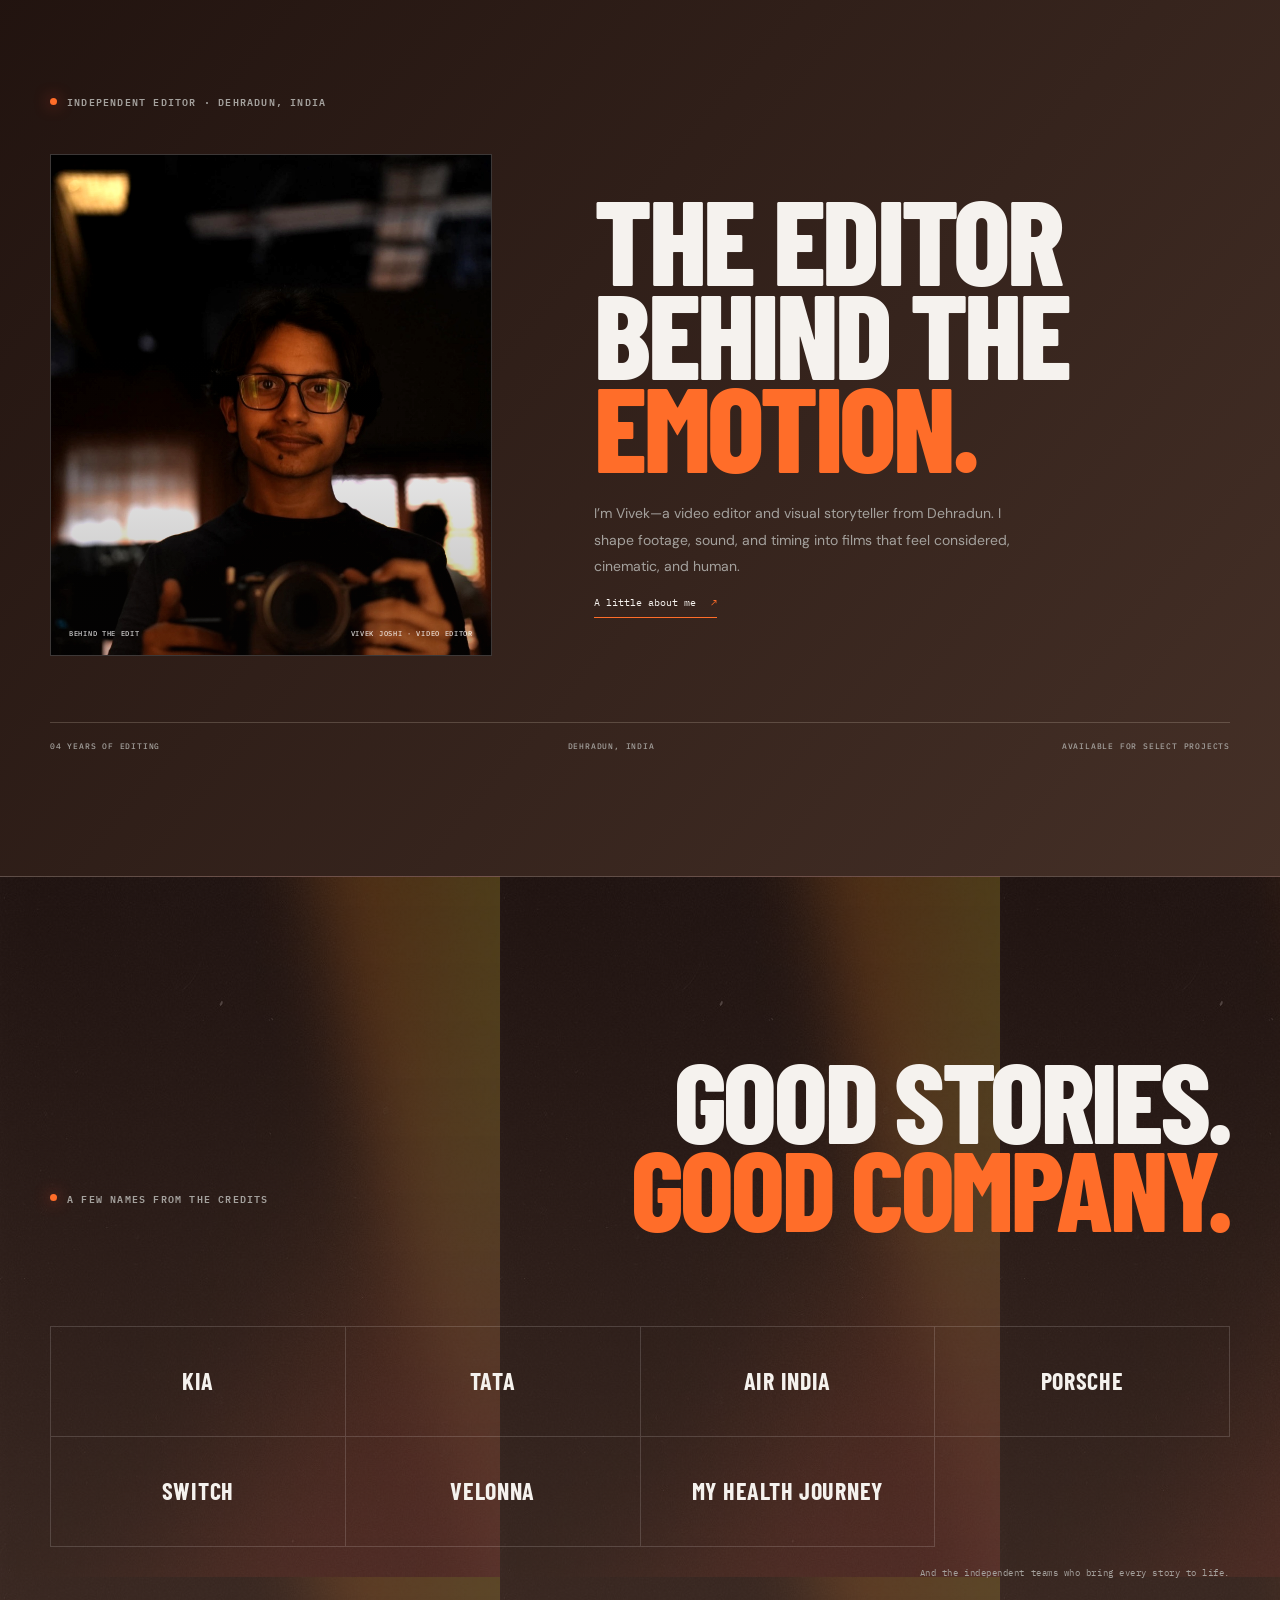
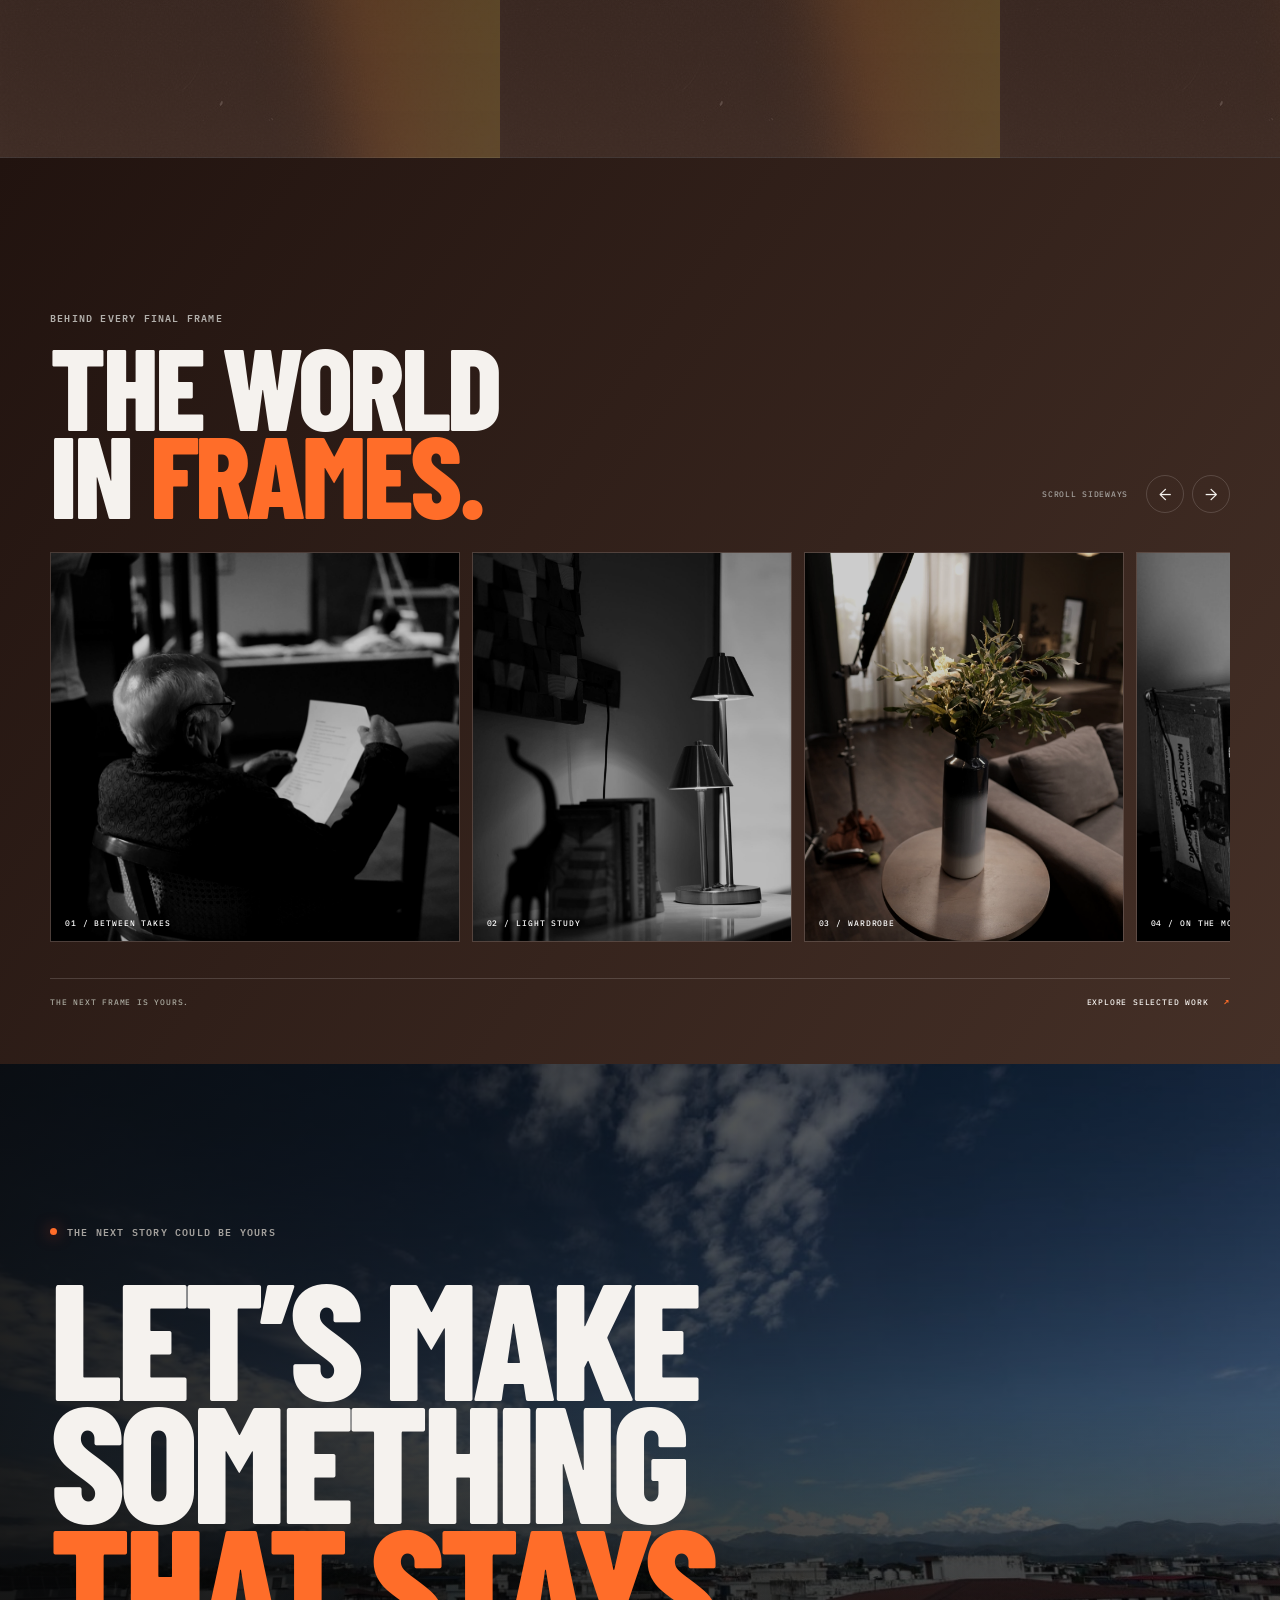
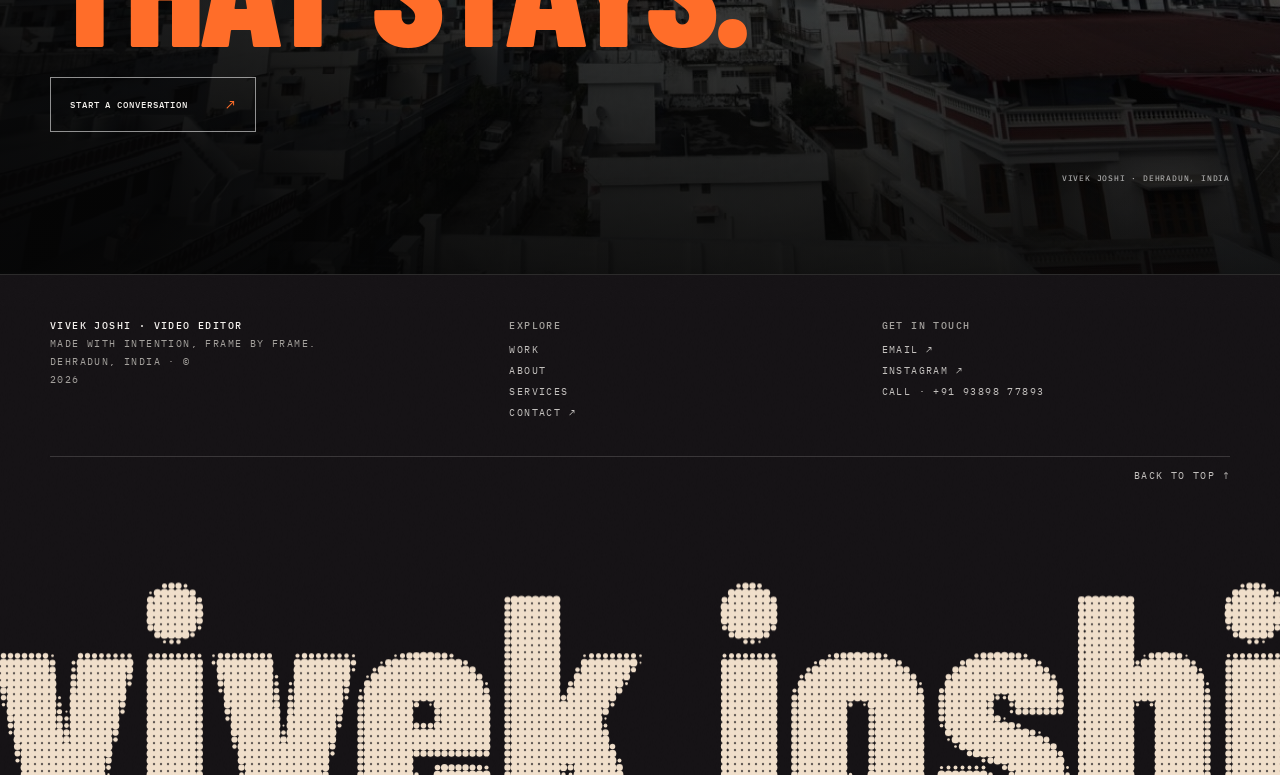
==== commit e2f1e5d2: "Revert "Add interactive 3D portfolio models" This reverts commit 9e8bb9c2ec3661c1dd5482823c6a3eba8b4" ====
--- a/index.html
+++ b/index.html
@@ -15,24 +15,13 @@
       href="https://fonts.googleapis.com/css2?family=Barlow+Condensed:wght@500;600;700;800;900&family=DM+Sans:wght@400;500;600;700&family=IBM+Plex+Mono:wght@400;500;600&display=swap"
       rel="stylesheet"
     />
-    <link rel="stylesheet" href="styles.css?v=mobile-fit-20261127" />
+    <link rel="stylesheet" href="styles.css?v=wowww-inspired-20261127" />
     <link rel="stylesheet" href="halftone-footer.css" />
-    <script src="script.js?v=hover-preview-20261127" defer></script>
+    <script src="script.js?v=wowww-home-20261127" defer></script>
     <script src="halftone-footer.js?v=contact-links-20261127" defer></script>
   </head>
-  <body class="has-scroll-story">
+  <body class="has-scroll-story wowww-home">
     <a class="skip-link" href="#main">Skip to content</a>
-    <dialog class="intro-loader" id="intro-loader" aria-label="Portfolio introduction">
-      <div class="intro-loader-content">
-        <span class="intro-loader-mark" aria-hidden="true">V</span>
-        <p class="intro-loader-name">VIVEK JOSHI <span>·</span> VIDEO EDITOR</p>
-        <p class="intro-loader-status">A MOMENT, BEFORE THE FIRST FRAME <span class="intro-loader-percent">00%</span></p>
-        <div class="intro-loader-track" role="progressbar" aria-label="Loading portfolio" aria-valuemin="0" aria-valuemax="100" aria-valuenow="0">
-          <span class="intro-loader-fill"></span>
-        </div>
-      </div>
-      <button class="intro-loader-skip" type="button">Skip intro <span aria-hidden="true">↗</span></button>
-    </dialog>
     <div class="scroll-progress" aria-hidden="true"></div>
     <dialog class="menu-dialog" id="site-menu" aria-label="Full-screen navigation">
       <div class="menu-dialog-inner">
@@ -53,7 +42,7 @@
       </div>
     </dialog>
 
-    <header class="site-header home-story-header" aria-hidden="true" inert>
+    <header class="site-header home-story-header">
       <a class="wordmark" href="index.html" aria-label="Vivek Joshi, home"><span>V</span></a>
       <nav class="site-nav" id="site-nav" aria-label="Main navigation">
         <button class="menu-toggle" type="button" aria-expanded="false" aria-controls="site-menu" aria-label="Open full-screen menu">
@@ -97,6 +86,15 @@
             <video class="story-opening-video" muted loop playsinline preload="none" poster="assets/frames-camera-on-set.jpg" aria-hidden="true" data-project-preview disablepictureinpicture disableremoteplayback>
               <source data-src="assets/vivek-showreel-720p.mp4" type="video/mp4" />
             </video>
+            <div class="hero-emblem" aria-hidden="true">
+              <span class="hero-emblem-depth">VJ</span>
+              <span class="hero-emblem-face">VJ</span>
+            </div>
+            <div class="hero-opening-copy">
+              <p>INDEPENDENT VIDEO EDITOR <span>·</span> DEHRADUN, INDIA</p>
+              <h2>FILMS THAT <span>FEEL.</span></h2>
+            </div>
+            <span class="hero-opening-index" aria-hidden="true">01 — 04</span>
           </div>
           <a class="story-scroll-cue" href="#home-work" aria-label="Scroll down to selected edits">
             <span>SCROLL DOWN</span>
@@ -115,27 +113,27 @@
           </div>
         </div>
         <div class="home-project-grid">
-          <a class="home-project home-project-wide" href="work.html" aria-label="View the Kia Seltos launch film">
+          <a class="home-project home-project-wide" data-project-label="BRAND FILM · AUTOMOTIVE" href="work.html" aria-label="View the Kia Seltos launch film">
             <video muted loop playsinline preload="none" poster="assets/frames-camera-on-set.jpg" aria-hidden="true" data-project-preview><source data-src="assets/work/kia-seltos-launch.mp4" type="video/mp4" /></video>
             <span class="home-project-name">KIA <i aria-hidden="true">↗</i></span>
           </a>
-          <a class="home-project" href="work.html" aria-label="View the AI visual edit">
+          <a class="home-project" data-project-label="AI VISUAL EXPERIMENT" href="work.html" aria-label="View the AI visual edit">
             <video muted loop playsinline preload="none" poster="assets/frames-costume-study.jpg" aria-hidden="true" data-project-preview><source data-src="assets/work/ai-visual.mp4" type="video/mp4" /></video>
             <span class="home-project-name">AI <i aria-hidden="true">↗</i></span>
           </a>
-          <a class="home-project" href="work.html" aria-label="View the Tata AI edit">
+          <a class="home-project" data-project-label="CAMPAIGN EDIT" href="work.html" aria-label="View the Tata AI edit">
             <video muted loop playsinline preload="none" poster="assets/frames-sunset-tracks.jpg" aria-hidden="true" data-project-preview><source data-src="assets/work/tata-ai-edit.mp4" type="video/mp4" /></video>
             <span class="home-project-name">TATA <i aria-hidden="true">↗</i></span>
           </a>
-          <a class="home-project" href="work.html" aria-label="View the Air India edit">
+          <a class="home-project" data-project-label="BRAND CAMPAIGN" href="work.html" aria-label="View the Air India edit">
             <video muted loop playsinline preload="none" poster="assets/frames-rural-portrait.jpg" aria-hidden="true" data-project-preview><source data-src="assets/work/air-india-edit.mp4" type="video/mp4" /></video>
             <span class="home-project-name">AIR INDIA <i aria-hidden="true">↗</i></span>
           </a>
-          <a class="home-project" href="work.html" aria-label="View Velonna Jewellery films">
+          <a class="home-project" data-project-label="JEWELLERY FILM" href="work.html" aria-label="View Velonna Jewellery films">
             <video muted loop playsinline preload="none" poster="assets/frames-monitor-on-set.jpg" aria-hidden="true" data-project-preview><source data-src="assets/work/velonna-jewellery/showreel.mp4" type="video/mp4" /></video>
             <span class="home-project-name">VELONNA <i aria-hidden="true">↗</i></span>
           </a>
-          <a class="home-project" href="work.html" aria-label="View motion graphics work">
+          <a class="home-project" data-project-label="MOTION GRAPHICS" href="work.html" aria-label="View motion graphics work">
             <video muted loop playsinline preload="none" poster="assets/frames-documentary-farmer.jpg" aria-hidden="true" data-project-preview><source data-src="https://github.com/Vjsmart2005/vivek-portfolio/releases/download/portfolio-media-v1/my-health-journey.mp4" type="video/mp4" /></video>
             <span class="home-project-name">MOTION GRAPHICS <i aria-hidden="true">↗</i></span>
           </a>
--- a/styles.css
+++ b/styles.css
@@ -1692,3 +1692,281 @@
   .story-pin { min-height: min(360px, 100svh); }
   .story-photo { width: clamp(130px, 26vw, 190px); }
 }
+
+/* A restrained, high-contrast home direction inspired by editorial 3D portfolios. */
+.wowww-home {
+  --ink: #050505;
+  --panel: #101010;
+  --paper: #f5f2ee;
+  --muted: #a4a19d;
+  --line: rgba(245, 242, 238, .16);
+  background: #050505;
+}
+.wowww-home .story-scroll,
+.wowww-home .story-pin { background: #050505; }
+.wowww-home .story-scroll { height: 145svh; }
+.wowww-home .story-depth {
+  background:
+    radial-gradient(ellipse at 50% 46%, rgba(255, 109, 41, .09), transparent 35%),
+    #050505;
+  color: var(--paper);
+}
+.wowww-home .story-depth::before {
+  opacity: .08;
+  background-size: 88px 88px;
+  mask-image: radial-gradient(ellipse at center, #000, transparent 62%);
+}
+.wowww-home .story-depth::after {
+  background: linear-gradient(90deg, rgba(5,5,5,.3), transparent 22%, transparent 78%, rgba(5,5,5,.3));
+}
+.wowww-home .home-story-header {
+  position: fixed;
+  top: max(12px, env(safe-area-inset-top));
+  z-index: 10;
+  width: 100%;
+  padding-inline: max(28px, env(safe-area-inset-left)) max(28px, env(safe-area-inset-right));
+  border: 0;
+  background: transparent;
+  opacity: 1;
+  visibility: visible;
+  pointer-events: auto;
+  transform: none;
+  transition: none;
+}
+.wowww-home .home-story-header .wordmark {
+  display: grid;
+  width: 44px;
+  height: 44px;
+  place-items: center;
+  border: 1px solid rgba(245,242,238,.32);
+  border-radius: 50%;
+  background: rgba(5,5,5,.48);
+  color: var(--paper);
+  font: 700 24px/1 "Barlow Condensed", sans-serif;
+  letter-spacing: -.08em;
+  backdrop-filter: blur(12px);
+}
+.wowww-home .home-story-header .wordmark span { color: var(--accent); }
+.wowww-home .home-story-header .site-nav {
+  border-color: rgba(245,242,238,.24);
+  background: rgba(5,5,5,.58);
+  box-shadow: 0 12px 35px rgba(0,0,0,.24), inset 0 1px 0 rgba(255,255,255,.12);
+  -webkit-backdrop-filter: blur(18px) saturate(120%);
+  backdrop-filter: blur(18px) saturate(120%);
+}
+.wowww-home .story-opening { background: #050505; }
+.wowww-home .story-opening-video {
+  z-index: 0;
+  filter: grayscale(.88) brightness(.42) contrast(1.12);
+}
+.wowww-home .story-opening::after {
+  position: absolute;
+  z-index: 1;
+  inset: 0;
+  background:
+    radial-gradient(ellipse at 50% 42%, transparent 5%, rgba(5,5,5,.14) 53%, rgba(5,5,5,.72) 100%),
+    linear-gradient(0deg, #050505 0%, transparent 36%, rgba(5,5,5,.18) 100%);
+  content: "";
+  pointer-events: none;
+}
+.hero-emblem {
+  position: absolute;
+  z-index: 2;
+  top: 41%;
+  left: 50%;
+  display: grid;
+  place-items: center;
+  width: min(84vw, 1060px);
+  perspective: 1000px;
+  transform: translate(-50%, -50%);
+}
+.wowww-home .hero-emblem,
+.wowww-home .hero-opening-copy,
+.wowww-home .hero-opening-index { pointer-events: none; }
+.hero-emblem::before,
+.hero-emblem::after {
+  position: absolute;
+  width: 68%;
+  height: 54%;
+  border: 1px solid rgba(245,242,238,.2);
+  border-radius: 50%;
+  content: "";
+  pointer-events: none;
+}
+.hero-emblem::before { transform: rotate(-24deg) rotateX(58deg); }
+.hero-emblem::after {
+  width: 76%;
+  height: 70%;
+  border-color: rgba(255,109,41,.25);
+  transform: rotate(38deg) rotateX(58deg);
+}
+.hero-emblem-depth,
+.hero-emblem-face {
+  grid-area: 1 / 1;
+  font: 900 clamp(330px, 62vw, 780px)/.72 "Barlow Condensed", Impact, sans-serif;
+  letter-spacing: -.095em;
+  white-space: nowrap;
+  transform-style: preserve-3d;
+}
+.hero-emblem-depth {
+  color: #24211f;
+  -webkit-text-stroke: 1px rgba(255,255,255,.3);
+  text-shadow:
+    1px 1px 0 #796c61, 2px 2px 0 #62574f, 4px 4px 0 #514943,
+    6px 6px 0 #403a35, 8px 8px 0 #322e2b, 10px 10px 0 #272422,
+    12px 12px 0 #1d1b1a, 14px 14px 0 #141312, 20px 24px 24px rgba(0,0,0,.8);
+  transform: rotateY(-12deg) rotateX(4deg) translate3d(12px, 16px, -24px);
+}
+.hero-emblem-face {
+  color: transparent;
+  background: linear-gradient(165deg, #fff 3%, #c8c4c0 20%, #faf6ef 35%, #b4a9a0 47%, #f8f2e9 59%, #665c55 76%, #f4e3d0 90%);
+  -webkit-background-clip: text;
+  background-clip: text;
+  -webkit-text-stroke: 1px rgba(255,255,255,.62);
+  text-shadow: 0 1px 0 rgba(255,255,255,.8), 0 7px 22px rgba(0,0,0,.55);
+  transform: rotateY(-12deg) rotateX(4deg) translateZ(12px);
+}
+.hero-opening-copy {
+  position: absolute;
+  z-index: 3;
+  right: max(28px, env(safe-area-inset-right));
+  bottom: clamp(104px, 17vh, 174px);
+  left: max(28px, env(safe-area-inset-left));
+  text-align: center;
+}
+.hero-opening-copy > p,
+.hero-opening-index {
+  color: rgba(245,242,238,.68);
+  font: 500 9px/1.5 var(--font-mono);
+  letter-spacing: .16em;
+}
+.hero-opening-copy > p { margin: 0 0 12px; }
+.hero-opening-copy > p span { padding-inline: 5px; color: var(--accent); }
+.hero-opening-copy h2 {
+  margin: 0;
+  color: #f5f2ee;
+  font: 700 clamp(28px, 4.2vw, 54px)/.9 "Barlow Condensed", sans-serif;
+  letter-spacing: .035em;
+}
+.hero-opening-copy h2 span { color: var(--accent); }
+.hero-opening-index {
+  position: absolute;
+  z-index: 3;
+  top: 48%;
+  right: max(28px, env(safe-area-inset-right));
+  writing-mode: vertical-rl;
+}
+.wowww-home .story-scroll-cue { z-index: 5; bottom: max(20px, env(safe-area-inset-bottom)); }
+.wowww-home .story-scroll-cue svg path { stroke: var(--paper); }
+.wowww-home .story-progress span { background: var(--accent); }
+.wowww-home .home-work {
+  padding-top: clamp(100px, 13vw, 168px);
+  background: #050505;
+}
+.wowww-home .home-work .section-heading { border-bottom: 1px solid var(--line); padding-bottom: 28px; }
+.wowww-home .home-work .section-heading h2 {
+  font: 800 clamp(66px, 10vw, 136px)/.74 "Barlow Condensed", sans-serif;
+  letter-spacing: -.035em;
+}
+.wowww-home .home-work .section-heading h2 span { color: var(--accent); }
+.wowww-home .home-work .eyebrow,
+.wowww-home .home-capabilities .eyebrow,
+.wowww-home .brand-chapter .eyebrow,
+.wowww-home .filmstrip-section .eyebrow { color: #b2afab; }
+.wowww-home .home-project {
+  min-height: clamp(260px, 36vw, 480px);
+  border: 1px solid rgba(245,242,238,.14);
+  border-radius: 2px;
+  background: #151515;
+}
+.wowww-home .home-project-wide { min-height: clamp(340px, 56vw, 690px); }
+.wowww-home .home-project::before {
+  position: absolute;
+  z-index: 2;
+  top: clamp(18px, 2.4vw, 32px);
+  left: clamp(18px, 2.4vw, 32px);
+  color: rgba(255,255,255,.82);
+  content: attr(data-project-label);
+  font: 500 9px/1.4 var(--font-mono);
+  letter-spacing: .12em;
+}
+.wowww-home .home-project::after {
+  background: linear-gradient(180deg,rgba(0,0,0,.2),transparent 30%,transparent 55%,rgba(0,0,0,.72));
+}
+.wowww-home .home-project img,
+.wowww-home .home-project video { filter: saturate(.64) contrast(1.08) brightness(.82); }
+.wowww-home .home-project-name {
+  z-index: 3;
+  right: clamp(18px, 2.4vw, 32px);
+  bottom: clamp(20px, 2.6vw, 34px);
+  left: clamp(18px, 2.4vw, 32px);
+  justify-content: space-between;
+  font: 700 clamp(36px, 7vw, 88px)/.82 "Barlow Condensed", sans-serif;
+  letter-spacing: -.025em;
+}
+.wowww-home .home-project:not(.home-project-wide) .home-project-name { font-size: clamp(32px, 5vw, 64px); }
+.wowww-home .home-project-name i { color: var(--paper); font-size: .34em; }
+.wowww-home .home-project:hover .home-project-name i { color: var(--accent); }
+.wowww-home .home-capabilities {
+  padding-block: clamp(100px, 13vw, 170px);
+  border-top: 1px solid var(--line);
+  background: #080808;
+}
+.wowww-home .home-capabilities-heading h2,
+.wowww-home .brand-chapter-heading h2,
+.wowww-home .filmstrip-heading h2 {
+  font-family: "Barlow Condensed", sans-serif;
+  letter-spacing: -.03em;
+}
+.wowww-home .service-item { border-color: var(--line); }
+.wowww-home .service-item h3 { font-family: "DM Sans", sans-serif; font-weight: 500; }
+.wowww-home .brand-chapter {
+  overflow: hidden;
+  border-block: 1px solid var(--line);
+  background: #050505;
+}
+.wowww-home .brand-chapter::after { display: none; }
+.wowww-home .brand-list span { border-color: rgba(245,242,238,.16); color: rgba(245,242,238,.76); }
+.wowww-home .filmstrip-section { background: #080808; }
+.wowww-home .filmstrip figure { border-color: var(--line); }
+.wowww-home .home-contact-outro { min-height: min(820px, 90svh); background: #050505; }
+.wowww-home .home-contact-outro::after {
+  background: linear-gradient(90deg,rgba(5,5,5,.82),rgba(5,5,5,.24)),linear-gradient(0deg,rgba(5,5,5,.82),transparent 58%);
+}
+.wowww-home .outro-content h2 { font-family: "Barlow Condensed", sans-serif; }
+.wowww-home .site-footer { border-top: 1px solid var(--line); }
+
+@media (max-width: 640px) {
+  .wowww-home .home-story-header {
+    top: max(8px, env(safe-area-inset-top));
+    padding-inline: max(16px, env(safe-area-inset-left)) max(16px, env(safe-area-inset-right));
+  }
+  .wowww-home .home-story-header .wordmark { width: 36px; height: 36px; }
+  .wowww-home .story-scroll { height: 130svh; }
+  .hero-emblem { top: 39%; width: 96vw; }
+  .hero-emblem-depth,
+  .hero-emblem-face { font-size: clamp(250px, 67vw, 420px); }
+  .hero-opening-copy { right: 18px; bottom: max(94px, 14vh); left: 18px; }
+  .hero-opening-copy > p { font-size: 7px; letter-spacing: .12em; }
+  .hero-opening-copy h2 { font-size: clamp(30px, 8vw, 42px); }
+  .hero-opening-index { top: 47%; right: 14px; font-size: 7px; }
+  .wowww-home .home-project { min-height: clamp(240px, 72vw, 360px); }
+  .wowww-home .home-project-wide { min-height: clamp(270px, 88vw, 420px); }
+  .wowww-home .home-project-name { font-size: clamp(35px, 11vw, 54px); }
+  .wowww-home .home-project:not(.home-project-wide) .home-project-name { font-size: clamp(32px, 9vw, 46px); }
+  .wowww-home .home-project::before { font-size: 7px; }
+  .wowww-home .home-capabilities { padding-block: 86px; }
+}
+
+@media (max-width: 640px) and (orientation: landscape) {
+  .hero-emblem { top: 37%; }
+  .hero-emblem-depth,
+  .hero-emblem-face { font-size: min(58vh, 420px); }
+  .hero-opening-copy { bottom: 76px; }
+  .hero-opening-copy h2 { font-size: clamp(24px, 6vh, 36px); }
+}
+
+@media (prefers-reduced-motion: reduce) {
+  .wowww-home .hero-emblem,
+  .wowww-home .hero-emblem-face { animation: none; transition: none; }
+}
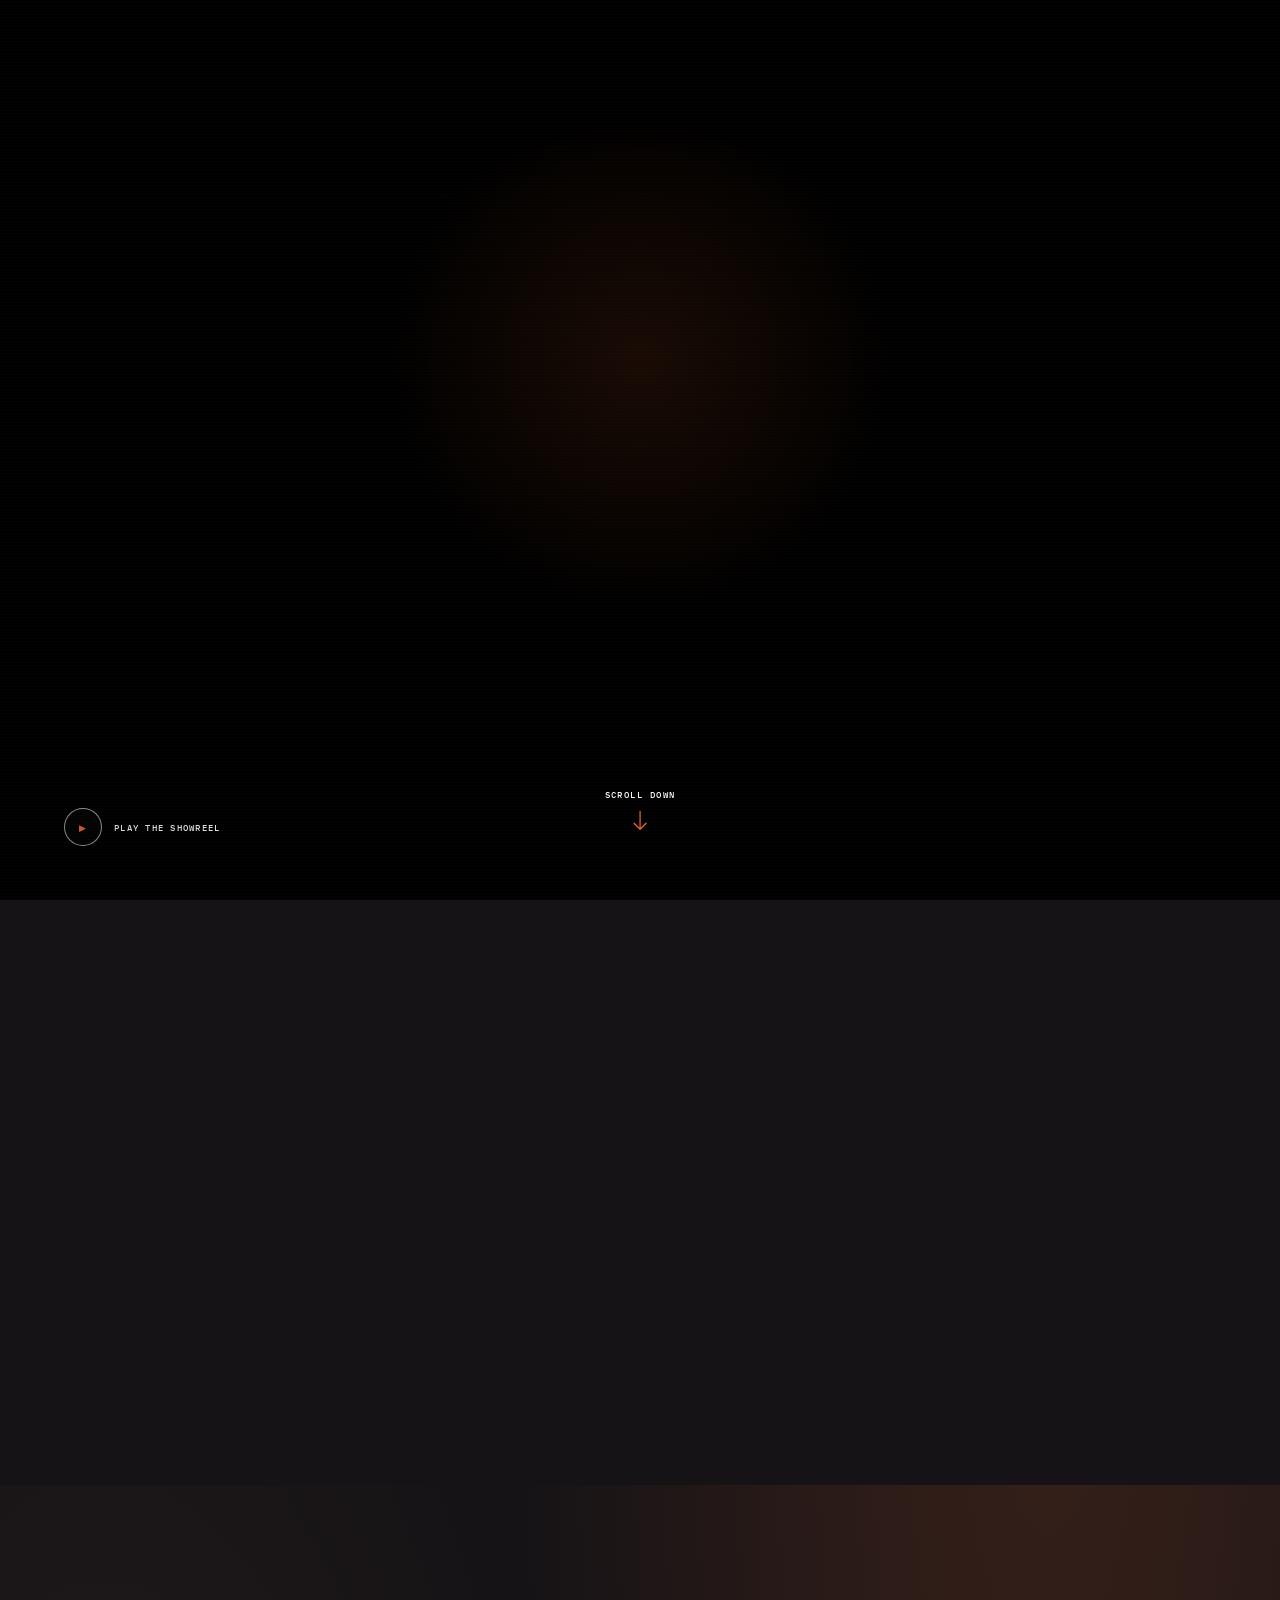
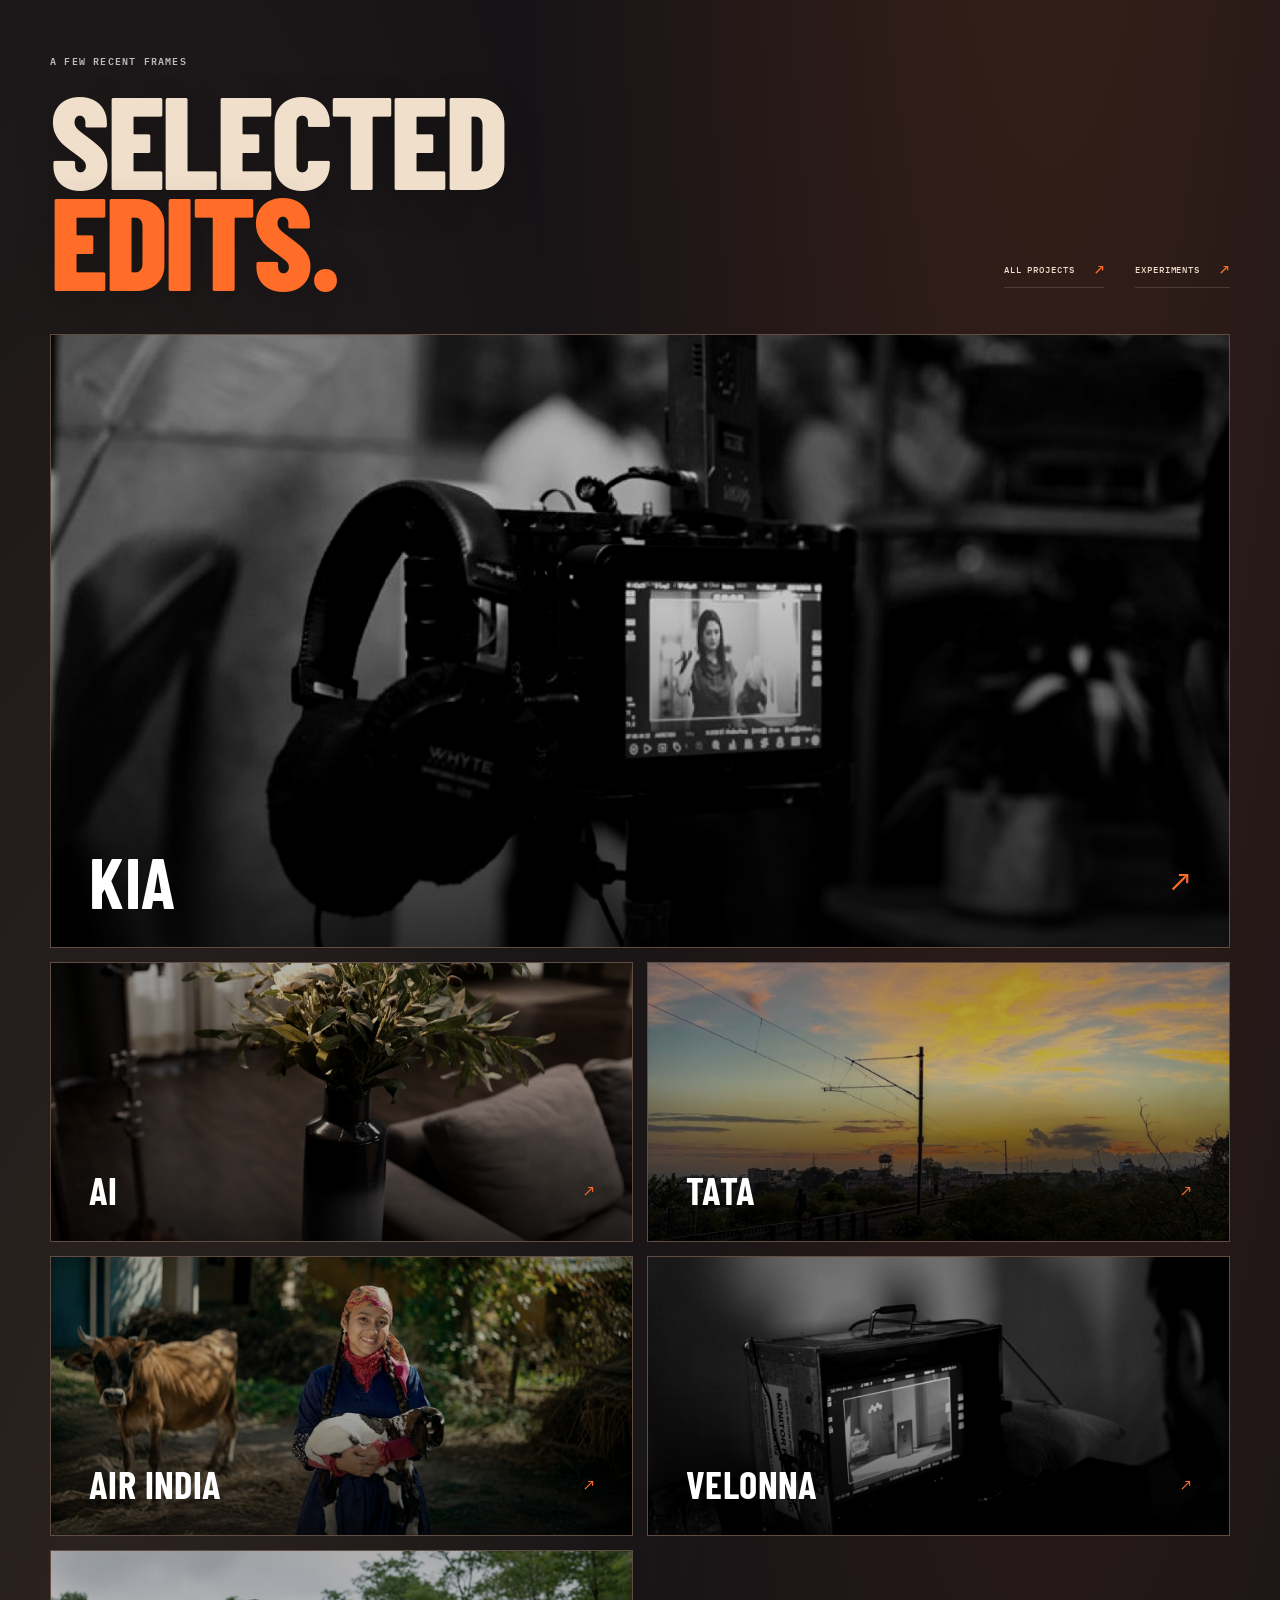
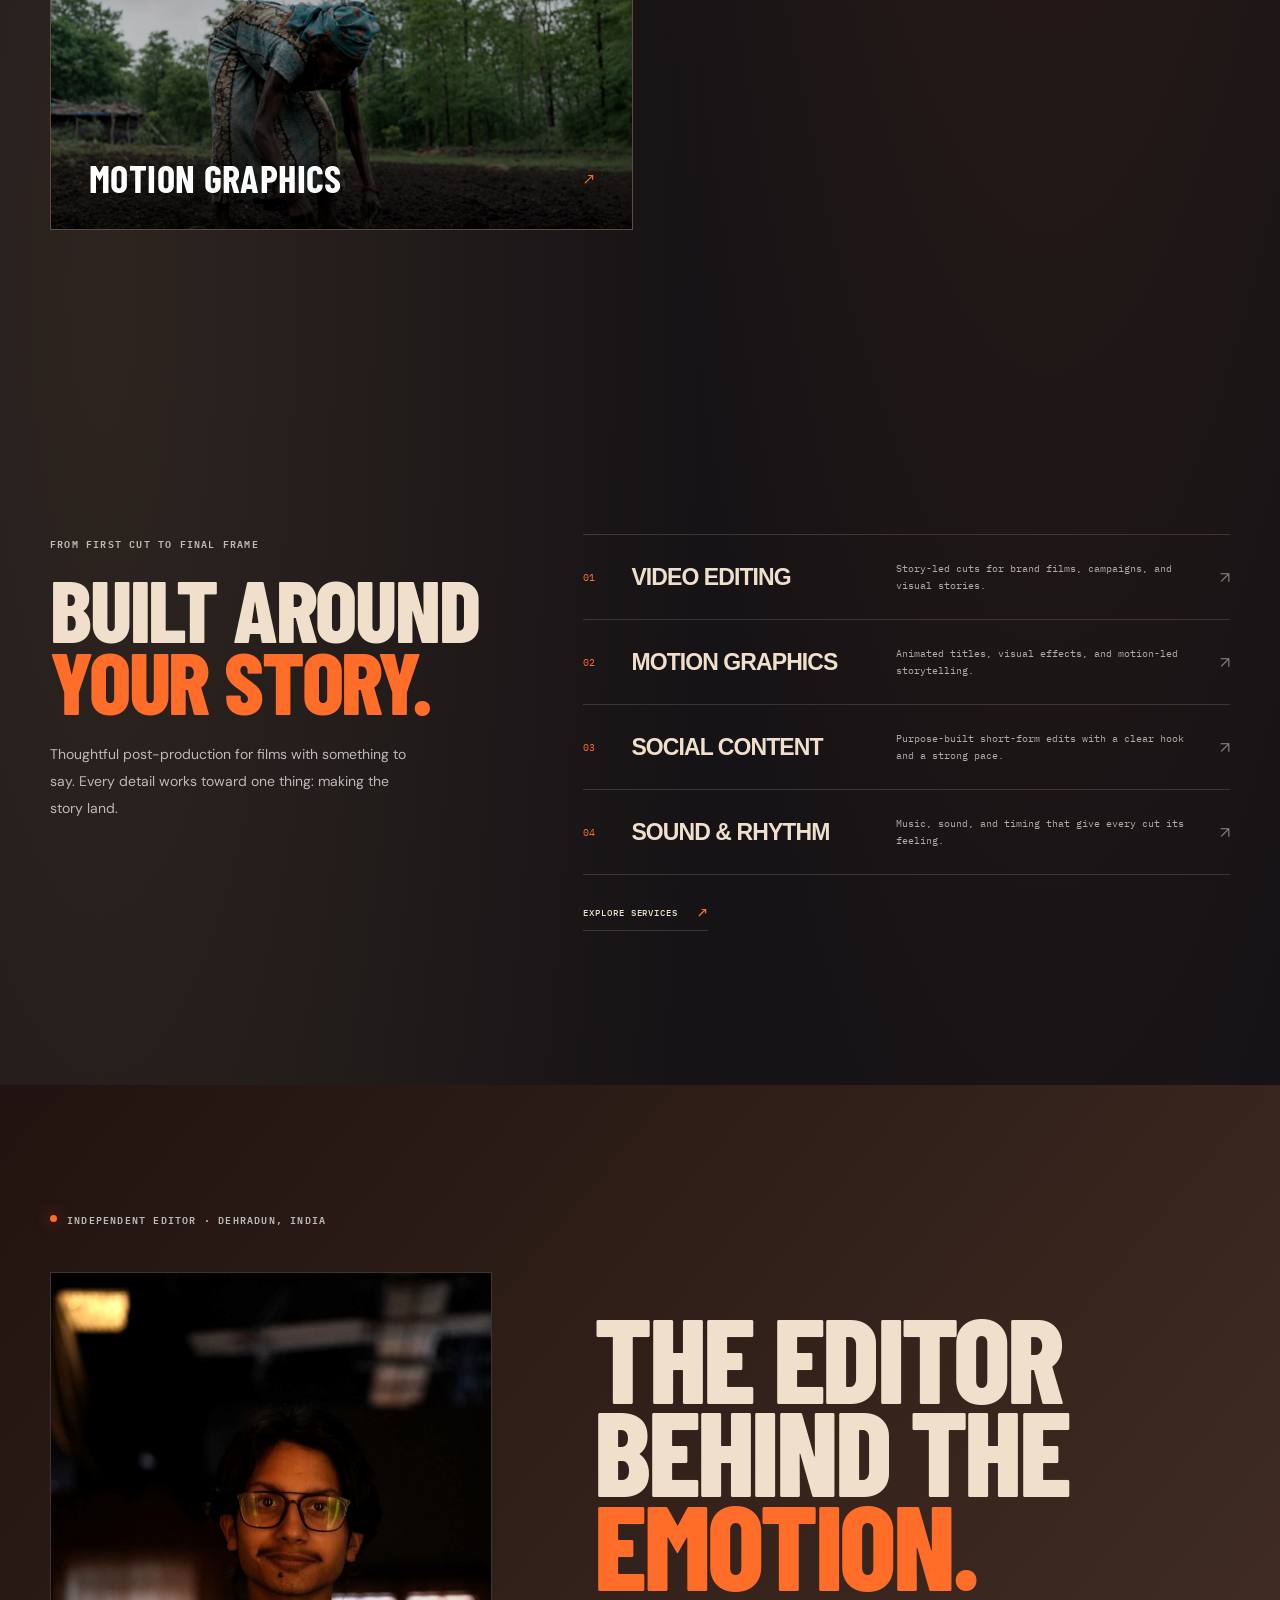
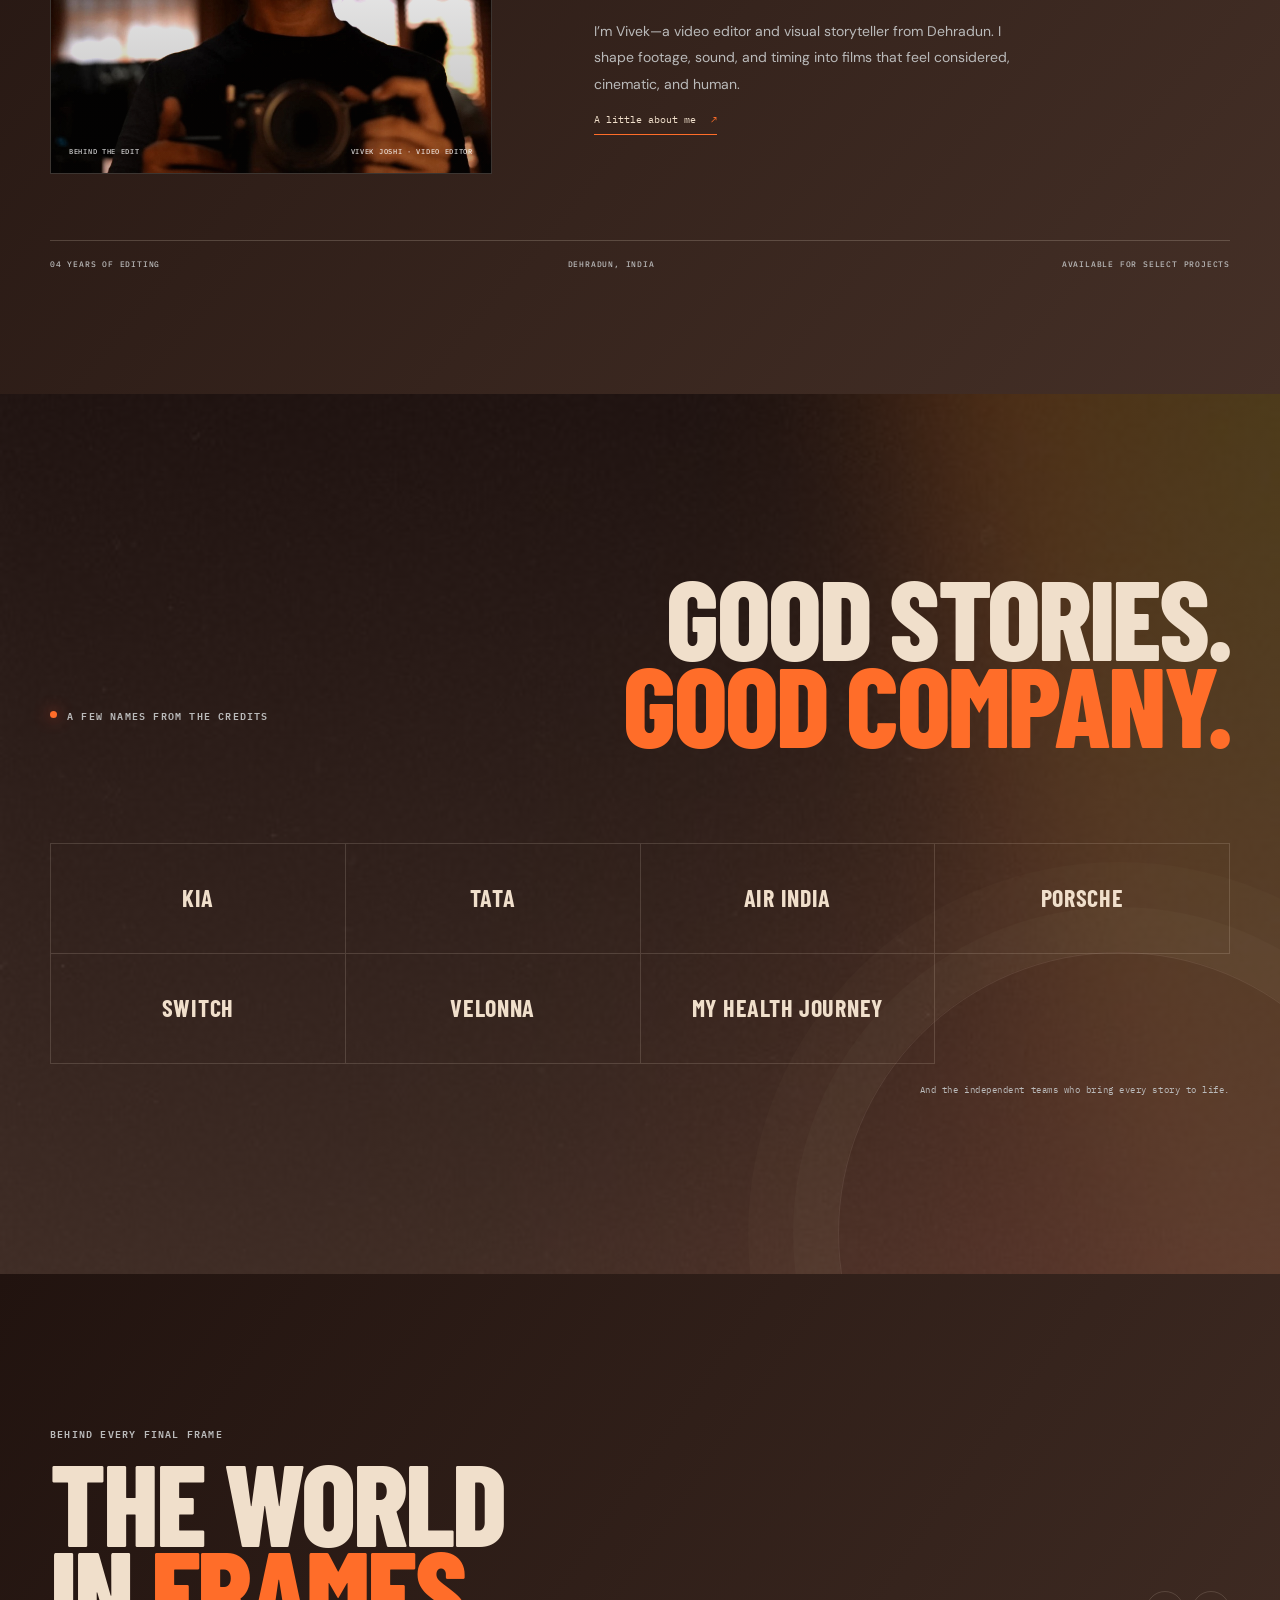
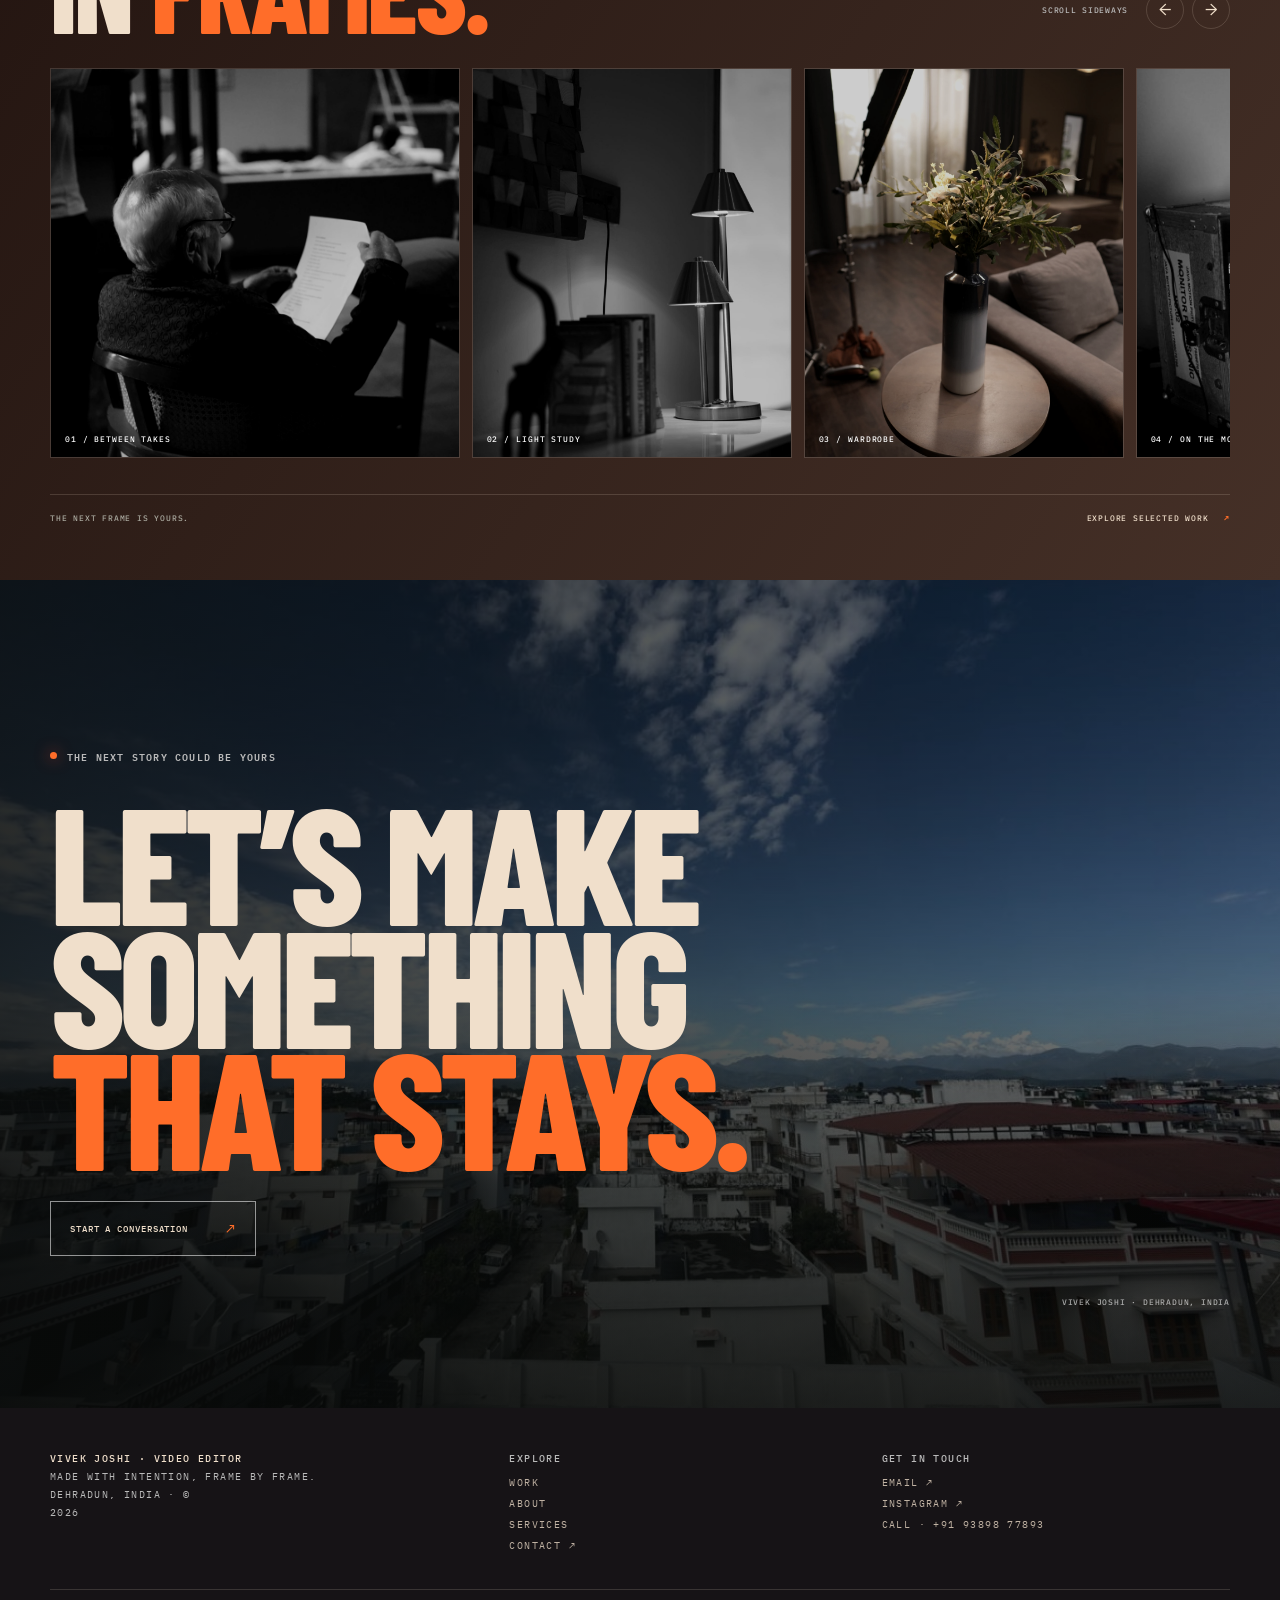
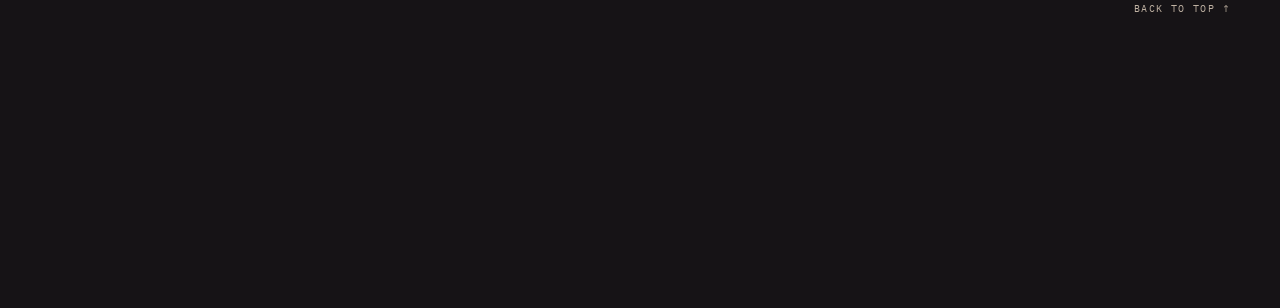
==== commit f87b668d: "Start portfolio with showreel Co-authored-by: Copilot App <223556219+Copilot@users.noreply.github.co" ====
--- a/index.html
+++ b/index.html
@@ -15,13 +15,24 @@
       href="https://fonts.googleapis.com/css2?family=Barlow+Condensed:wght@500;600;700;800;900&family=DM+Sans:wght@400;500;600;700&family=IBM+Plex+Mono:wght@400;500;600&display=swap"
       rel="stylesheet"
     />
-    <link rel="stylesheet" href="styles.css?v=wowww-inspired-20261127" />
+    <link rel="stylesheet" href="styles.css?v=showreel-startup-20261127" />
     <link rel="stylesheet" href="halftone-footer.css" />
-    <script src="script.js?v=wowww-home-20261127" defer></script>
+    <script src="script.js?v=showreel-startup-20261127" defer></script>
     <script src="halftone-footer.js?v=contact-links-20261127" defer></script>
   </head>
-  <body class="has-scroll-story wowww-home">
+  <body class="has-scroll-story">
     <a class="skip-link" href="#main">Skip to content</a>
+    <dialog class="intro-loader" id="intro-loader" aria-label="Portfolio introduction">
+      <div class="intro-loader-content">
+        <span class="intro-loader-mark" aria-hidden="true">V</span>
+        <p class="intro-loader-name">VIVEK JOSHI <span>·</span> VIDEO EDITOR</p>
+        <p class="intro-loader-status">A MOMENT, BEFORE THE FIRST FRAME <span class="intro-loader-percent">00%</span></p>
+        <div class="intro-loader-track" role="progressbar" aria-label="Loading portfolio" aria-valuemin="0" aria-valuemax="100" aria-valuenow="0">
+          <span class="intro-loader-fill"></span>
+        </div>
+      </div>
+      <button class="intro-loader-skip" type="button">Skip intro <span aria-hidden="true">↗</span></button>
+    </dialog>
     <div class="scroll-progress" aria-hidden="true"></div>
     <dialog class="menu-dialog" id="site-menu" aria-label="Full-screen navigation">
       <div class="menu-dialog-inner">
@@ -42,7 +53,7 @@
       </div>
     </dialog>
 
-    <header class="site-header home-story-header">
+    <header class="site-header home-story-header" aria-hidden="true" inert>
       <a class="wordmark" href="index.html" aria-label="Vivek Joshi, home"><span>V</span></a>
       <nav class="site-nav" id="site-nav" aria-label="Main navigation">
         <button class="menu-toggle" type="button" aria-expanded="false" aria-controls="site-menu" aria-label="Open full-screen menu">
@@ -60,42 +71,15 @@
       <h1 class="screen-reader-only">Vivek Joshi — Creative Digital Designer and Video Editor</h1>
       <section class="story-scroll" id="top" data-scroll-story aria-label="A scroll-led introduction to Vivek Joshi">
         <div class="story-pin">
-          <div class="story-depth" data-story-depth aria-hidden="true">
-            <p class="story-depth-label">VIVEK JOSHI <span>·</span> A WORLD IN FRAMES</p>
-            <div class="story-photo-field">
-              <figure class="story-photo" data-story-photo data-start-x="-96" data-end-x="-35" data-start-y="-20" data-end-y="-12" data-start-rotate="-34" data-end-rotate="-9" data-start-yaw="-30" data-end-yaw="7">
-                <img src="assets/frames-camera-on-set.jpg" alt="" />
-                <figcaption>BEHIND THE CAMERA <span>01 / 04</span></figcaption>
-              </figure>
-              <figure class="story-photo" data-story-photo data-start-x="95" data-end-x="35" data-start-y="-17" data-end-y="-9" data-start-rotate="31" data-end-rotate="8" data-start-yaw="34" data-end-yaw="-8">
-                <img src="assets/frames-dehradun-skyline.jpg" alt="" />
-                <figcaption>HOME IN THE HILLS <span>02 / 04</span></figcaption>
-              </figure>
-              <figure class="story-photo" data-story-photo data-start-x="-90" data-end-x="-20" data-start-y="25" data-end-y="15" data-start-rotate="28" data-end-rotate="7" data-start-yaw="-26" data-end-yaw="5">
-                <img src="assets/frames-documentary-farmer.jpg" alt="" />
-                <figcaption>FIELD NOTES <span>03 / 04</span></figcaption>
-              </figure>
-              <figure class="story-photo" data-story-photo data-start-x="92" data-end-x="20" data-start-y="24" data-end-y="13" data-start-rotate="-30" data-end-rotate="-7" data-start-yaw="32" data-end-yaw="-6">
-                <img src="assets/frames-sunset-tracks.jpg" alt="" />
-                <figcaption>LAST LIGHT <span>04 / 04</span></figcaption>
-              </figure>
-            </div>
-            <p class="story-depth-caption">STORIES, SHAPED FRAME BY FRAME <span>SCROLL TO EXPLORE ↓</span></p>
-          </div>
           <div class="story-scene story-opening" data-story-opening>
-            <video class="story-opening-video" muted loop playsinline preload="none" poster="assets/frames-camera-on-set.jpg" aria-hidden="true" data-project-preview disablepictureinpicture disableremoteplayback>
-              <source data-src="assets/vivek-showreel-720p.mp4" type="video/mp4" />
+            <video class="story-opening-video" muted loop playsinline preload="metadata" aria-hidden="true" disablepictureinpicture disableremoteplayback>
+              <source src="assets/vivek-showreel-720p.mp4" type="video/mp4" />
             </video>
-            <div class="hero-emblem" aria-hidden="true">
-              <span class="hero-emblem-depth">VJ</span>
-              <span class="hero-emblem-face">VJ</span>
-            </div>
-            <div class="hero-opening-copy">
-              <p>INDEPENDENT VIDEO EDITOR <span>·</span> DEHRADUN, INDIA</p>
-              <h2>FILMS THAT <span>FEEL.</span></h2>
-            </div>
-            <span class="hero-opening-index" aria-hidden="true">01 — 04</span>
-          </div>
+          </div>
+          <button class="story-reel-button js-play-reel" type="button" data-title="Vivek Joshi — Showreel" aria-label="Play Vivek Joshi's showreel">
+            <span class="play-icon" aria-hidden="true">▶</span>
+            <span>PLAY THE SHOWREEL</span>
+          </button>
           <a class="story-scroll-cue" href="#home-work" aria-label="Scroll down to selected edits">
             <span>SCROLL DOWN</span>
             <svg viewBox="0 0 20 28" aria-hidden="true" focusable="false"><path d="M10 1v23M2 17l8 8 8-8" /></svg>
@@ -113,27 +97,27 @@
           </div>
         </div>
         <div class="home-project-grid">
-          <a class="home-project home-project-wide" data-project-label="BRAND FILM · AUTOMOTIVE" href="work.html" aria-label="View the Kia Seltos launch film">
+          <a class="home-project home-project-wide" href="work.html" aria-label="View the Kia Seltos launch film">
             <video muted loop playsinline preload="none" poster="assets/frames-camera-on-set.jpg" aria-hidden="true" data-project-preview><source data-src="assets/work/kia-seltos-launch.mp4" type="video/mp4" /></video>
             <span class="home-project-name">KIA <i aria-hidden="true">↗</i></span>
           </a>
-          <a class="home-project" data-project-label="AI VISUAL EXPERIMENT" href="work.html" aria-label="View the AI visual edit">
+          <a class="home-project" href="work.html" aria-label="View the AI visual edit">
             <video muted loop playsinline preload="none" poster="assets/frames-costume-study.jpg" aria-hidden="true" data-project-preview><source data-src="assets/work/ai-visual.mp4" type="video/mp4" /></video>
             <span class="home-project-name">AI <i aria-hidden="true">↗</i></span>
           </a>
-          <a class="home-project" data-project-label="CAMPAIGN EDIT" href="work.html" aria-label="View the Tata AI edit">
+          <a class="home-project" href="work.html" aria-label="View the Tata AI edit">
             <video muted loop playsinline preload="none" poster="assets/frames-sunset-tracks.jpg" aria-hidden="true" data-project-preview><source data-src="assets/work/tata-ai-edit.mp4" type="video/mp4" /></video>
             <span class="home-project-name">TATA <i aria-hidden="true">↗</i></span>
           </a>
-          <a class="home-project" data-project-label="BRAND CAMPAIGN" href="work.html" aria-label="View the Air India edit">
+          <a class="home-project" href="work.html" aria-label="View the Air India edit">
             <video muted loop playsinline preload="none" poster="assets/frames-rural-portrait.jpg" aria-hidden="true" data-project-preview><source data-src="assets/work/air-india-edit.mp4" type="video/mp4" /></video>
             <span class="home-project-name">AIR INDIA <i aria-hidden="true">↗</i></span>
           </a>
-          <a class="home-project" data-project-label="JEWELLERY FILM" href="work.html" aria-label="View Velonna Jewellery films">
+          <a class="home-project" href="work.html" aria-label="View Velonna Jewellery films">
             <video muted loop playsinline preload="none" poster="assets/frames-monitor-on-set.jpg" aria-hidden="true" data-project-preview><source data-src="assets/work/velonna-jewellery/showreel.mp4" type="video/mp4" /></video>
             <span class="home-project-name">VELONNA <i aria-hidden="true">↗</i></span>
           </a>
-          <a class="home-project" data-project-label="MOTION GRAPHICS" href="work.html" aria-label="View motion graphics work">
+          <a class="home-project" href="work.html" aria-label="View motion graphics work">
             <video muted loop playsinline preload="none" poster="assets/frames-documentary-farmer.jpg" aria-hidden="true" data-project-preview><source data-src="https://github.com/Vjsmart2005/vivek-portfolio/releases/download/portfolio-media-v1/my-health-journey.mp4" type="video/mp4" /></video>
             <span class="home-project-name">MOTION GRAPHICS <i aria-hidden="true">↗</i></span>
           </a>
--- a/styles.css
+++ b/styles.css
@@ -995,85 +995,6 @@
   background: #080909;
   isolation: isolate;
 }
-.story-depth {
-  position: absolute;
-  z-index: 0;
-  inset: 0;
-  overflow: hidden;
-  perspective: 1200px;
-  background:
-    radial-gradient(ellipse at 50% 50%, rgba(116, 87, 72, .24), transparent 34%),
-    radial-gradient(ellipse at 50% 110%, rgba(174, 106, 71, .15), transparent 56%),
-    #10100f;
-  color: #f0dfcb;
-  transition: opacity .3s ease;
-}
-.story-depth.is-disabled { opacity: 0; }
-.story-depth::before,
-.story-depth::after { position: absolute; inset: 0; pointer-events: none; content: ""; }
-.story-depth::before {
-  opacity: .14;
-  background-image: linear-gradient(rgba(240,223,203,.13) 1px, transparent 1px), linear-gradient(90deg,rgba(240,223,203,.13) 1px,transparent 1px);
-  background-size: 64px 64px;
-  mask-image: radial-gradient(ellipse at center, #000, transparent 72%);
-}
-.story-depth::after { background: linear-gradient(90deg,rgba(8,9,9,.5),transparent 30%,transparent 70%,rgba(8,9,9,.5)); }
-.story-depth-label,
-.story-depth-caption {
-  position: absolute;
-  z-index: 5;
-  right: clamp(22px,5vw,76px);
-  left: clamp(22px,5vw,76px);
-  display: flex;
-  justify-content: space-between;
-  margin: 0;
-  color: rgba(240,223,203,.7);
-  font: 500 9px var(--font-mono);
-  letter-spacing: .14em;
-}
-.story-depth-label { top: clamp(90px,13vh,130px); opacity: .35; }
-.story-depth-label span { color: var(--accent); }
-.story-depth-caption { bottom: clamp(28px,6vh,64px); align-items: end; }
-.story-depth-caption span { color: rgba(240,223,203,.45); font-size: 8px; }
-.story-photo-field { position: absolute; inset: 0; transform-style: preserve-3d; }
-.story-photo {
-  position: absolute;
-  top: 50%;
-  left: 50%;
-  width: clamp(190px,24vw,310px);
-  aspect-ratio: .79;
-  margin: 0;
-  overflow: hidden;
-  border: 1px solid rgba(240,223,203,.32);
-  border-radius: 5px;
-  background: #201b18;
-  box-shadow: 0 28px 90px rgba(0,0,0,.5);
-  opacity: var(--story-photo-opacity,0);
-  transform:
-    translate3d(calc(-50% + var(--story-photo-x,0vw)),calc(-50% + var(--story-photo-y,0vh)),var(--story-photo-z,-80px))
-    rotateX(calc(var(--story-photo-pitch,0deg) + var(--pointer-pitch,0deg)))
-    rotateY(calc(var(--story-photo-yaw,0deg) + var(--pointer-yaw,0deg)))
-    rotateZ(var(--story-photo-roll,0deg))
-    scale(var(--story-photo-scale,.8));
-  filter: saturate(.76) contrast(1.06);
-  transform-style: preserve-3d;
-  will-change: transform, filter, opacity;
-}
-.story-photo img { width: 100%; height: 100%; object-fit: cover; }
-.story-photo figcaption {
-  position: absolute;
-  right: 12px;
-  bottom: 12px;
-  left: 12px;
-  display: flex;
-  justify-content: space-between;
-  gap: 8px;
-  color: white;
-  font: 500 7px var(--font-mono);
-  letter-spacing: .1em;
-  text-shadow: 0 1px 10px rgba(0,0,0,.8);
-}
-.story-photo figcaption span { color: rgba(255,255,255,.62); }
 .story-scene { position: absolute; inset: 0; overflow: hidden; }
 .story-opening { z-index: 2; background: #000; }
 .story-opening-video {
@@ -1089,6 +1010,32 @@
   transform: scale(var(--opening-scale, 1));
   will-change: transform;
 }
+.story-reel-button {
+  position: absolute;
+  z-index: 4;
+  bottom: clamp(28px,6vh,62px);
+  left: clamp(22px,5vw,76px);
+  display: inline-flex;
+  align-items: center;
+  gap: 12px;
+  padding: 0;
+  border: 0;
+  background: none;
+  color: #fff;
+  cursor: pointer;
+  font: 500 9px var(--font-mono);
+  letter-spacing: .14em;
+  text-shadow: 0 1px 12px rgba(0,0,0,.9);
+}
+.story-reel-button .play-icon {
+  width: 38px;
+  height: 38px;
+  border-color: rgba(255,255,255,.65);
+  background: rgba(16,17,15,.3);
+  color: var(--accent);
+}
+.story-reel-button:hover .play-icon { background: var(--accent); color: var(--ink); }
+.story-reel-button:focus-visible { outline: 1px solid var(--accent); outline-offset: 4px; }
 .story-scroll-cue {
   position: absolute;
   z-index: 4;
@@ -1194,11 +1141,8 @@
   .story-scroll { height: 165svh; }
   .story-pin { min-height: min(490px,100svh); }
   .story-scroll-cue { bottom: 28px; gap: 7px; font-size: 8px; }
-  .story-photo { width: clamp(145px,40vw,220px); }
-  .story-photo figcaption { right: 8px; bottom: 9px; left: 8px; font-size: 6px; }
-  .story-depth-label, .story-depth-caption { right: 20px; left: 20px; font-size: 7px; }
-  .story-depth-caption span { font-size: 6px; }
-  .story-depth::before { background-size: 46px 46px; }
+  .story-reel-button { bottom: 28px; left: 20px; gap: 8px; font-size: 7px; }
+  .story-reel-button .play-icon { width: 32px; height: 32px; }
   .brand-chapter { padding-block: 82px; }
   .brand-chapter-heading { gap: 28px; margin-bottom: 40px; }
   .brand-chapter-heading .eyebrow { font-size: 8px; }
@@ -1218,7 +1162,6 @@
 @media (prefers-reduced-motion: reduce) {
   .story-scroll { height: auto; }
   .story-pin { position: relative; top: auto; height: auto; min-height: 0; overflow: visible; }
-  .story-depth { display: none; }
   .story-scene { position: relative; inset: auto; min-height: 85svh; opacity: 1 !important; visibility: visible !important; transform: none !important; }
   .story-opening-video { transform: none !important; }
   .story-scroll-cue svg { animation: none; }
@@ -1690,283 +1633,4 @@
 
 @media (max-width: 640px) and (orientation: landscape) {
   .story-pin { min-height: min(360px, 100svh); }
-  .story-photo { width: clamp(130px, 26vw, 190px); }
-}
-
-/* A restrained, high-contrast home direction inspired by editorial 3D portfolios. */
-.wowww-home {
-  --ink: #050505;
-  --panel: #101010;
-  --paper: #f5f2ee;
-  --muted: #a4a19d;
-  --line: rgba(245, 242, 238, .16);
-  background: #050505;
-}
-.wowww-home .story-scroll,
-.wowww-home .story-pin { background: #050505; }
-.wowww-home .story-scroll { height: 145svh; }
-.wowww-home .story-depth {
-  background:
-    radial-gradient(ellipse at 50% 46%, rgba(255, 109, 41, .09), transparent 35%),
-    #050505;
-  color: var(--paper);
-}
-.wowww-home .story-depth::before {
-  opacity: .08;
-  background-size: 88px 88px;
-  mask-image: radial-gradient(ellipse at center, #000, transparent 62%);
-}
-.wowww-home .story-depth::after {
-  background: linear-gradient(90deg, rgba(5,5,5,.3), transparent 22%, transparent 78%, rgba(5,5,5,.3));
-}
-.wowww-home .home-story-header {
-  position: fixed;
-  top: max(12px, env(safe-area-inset-top));
-  z-index: 10;
-  width: 100%;
-  padding-inline: max(28px, env(safe-area-inset-left)) max(28px, env(safe-area-inset-right));
-  border: 0;
-  background: transparent;
-  opacity: 1;
-  visibility: visible;
-  pointer-events: auto;
-  transform: none;
-  transition: none;
-}
-.wowww-home .home-story-header .wordmark {
-  display: grid;
-  width: 44px;
-  height: 44px;
-  place-items: center;
-  border: 1px solid rgba(245,242,238,.32);
-  border-radius: 50%;
-  background: rgba(5,5,5,.48);
-  color: var(--paper);
-  font: 700 24px/1 "Barlow Condensed", sans-serif;
-  letter-spacing: -.08em;
-  backdrop-filter: blur(12px);
-}
-.wowww-home .home-story-header .wordmark span { color: var(--accent); }
-.wowww-home .home-story-header .site-nav {
-  border-color: rgba(245,242,238,.24);
-  background: rgba(5,5,5,.58);
-  box-shadow: 0 12px 35px rgba(0,0,0,.24), inset 0 1px 0 rgba(255,255,255,.12);
-  -webkit-backdrop-filter: blur(18px) saturate(120%);
-  backdrop-filter: blur(18px) saturate(120%);
-}
-.wowww-home .story-opening { background: #050505; }
-.wowww-home .story-opening-video {
-  z-index: 0;
-  filter: grayscale(.88) brightness(.42) contrast(1.12);
-}
-.wowww-home .story-opening::after {
-  position: absolute;
-  z-index: 1;
-  inset: 0;
-  background:
-    radial-gradient(ellipse at 50% 42%, transparent 5%, rgba(5,5,5,.14) 53%, rgba(5,5,5,.72) 100%),
-    linear-gradient(0deg, #050505 0%, transparent 36%, rgba(5,5,5,.18) 100%);
-  content: "";
-  pointer-events: none;
-}
-.hero-emblem {
-  position: absolute;
-  z-index: 2;
-  top: 41%;
-  left: 50%;
-  display: grid;
-  place-items: center;
-  width: min(84vw, 1060px);
-  perspective: 1000px;
-  transform: translate(-50%, -50%);
-}
-.wowww-home .hero-emblem,
-.wowww-home .hero-opening-copy,
-.wowww-home .hero-opening-index { pointer-events: none; }
-.hero-emblem::before,
-.hero-emblem::after {
-  position: absolute;
-  width: 68%;
-  height: 54%;
-  border: 1px solid rgba(245,242,238,.2);
-  border-radius: 50%;
-  content: "";
-  pointer-events: none;
-}
-.hero-emblem::before { transform: rotate(-24deg) rotateX(58deg); }
-.hero-emblem::after {
-  width: 76%;
-  height: 70%;
-  border-color: rgba(255,109,41,.25);
-  transform: rotate(38deg) rotateX(58deg);
-}
-.hero-emblem-depth,
-.hero-emblem-face {
-  grid-area: 1 / 1;
-  font: 900 clamp(330px, 62vw, 780px)/.72 "Barlow Condensed", Impact, sans-serif;
-  letter-spacing: -.095em;
-  white-space: nowrap;
-  transform-style: preserve-3d;
-}
-.hero-emblem-depth {
-  color: #24211f;
-  -webkit-text-stroke: 1px rgba(255,255,255,.3);
-  text-shadow:
-    1px 1px 0 #796c61, 2px 2px 0 #62574f, 4px 4px 0 #514943,
-    6px 6px 0 #403a35, 8px 8px 0 #322e2b, 10px 10px 0 #272422,
-    12px 12px 0 #1d1b1a, 14px 14px 0 #141312, 20px 24px 24px rgba(0,0,0,.8);
-  transform: rotateY(-12deg) rotateX(4deg) translate3d(12px, 16px, -24px);
-}
-.hero-emblem-face {
-  color: transparent;
-  background: linear-gradient(165deg, #fff 3%, #c8c4c0 20%, #faf6ef 35%, #b4a9a0 47%, #f8f2e9 59%, #665c55 76%, #f4e3d0 90%);
-  -webkit-background-clip: text;
-  background-clip: text;
-  -webkit-text-stroke: 1px rgba(255,255,255,.62);
-  text-shadow: 0 1px 0 rgba(255,255,255,.8), 0 7px 22px rgba(0,0,0,.55);
-  transform: rotateY(-12deg) rotateX(4deg) translateZ(12px);
-}
-.hero-opening-copy {
-  position: absolute;
-  z-index: 3;
-  right: max(28px, env(safe-area-inset-right));
-  bottom: clamp(104px, 17vh, 174px);
-  left: max(28px, env(safe-area-inset-left));
-  text-align: center;
-}
-.hero-opening-copy > p,
-.hero-opening-index {
-  color: rgba(245,242,238,.68);
-  font: 500 9px/1.5 var(--font-mono);
-  letter-spacing: .16em;
-}
-.hero-opening-copy > p { margin: 0 0 12px; }
-.hero-opening-copy > p span { padding-inline: 5px; color: var(--accent); }
-.hero-opening-copy h2 {
-  margin: 0;
-  color: #f5f2ee;
-  font: 700 clamp(28px, 4.2vw, 54px)/.9 "Barlow Condensed", sans-serif;
-  letter-spacing: .035em;
-}
-.hero-opening-copy h2 span { color: var(--accent); }
-.hero-opening-index {
-  position: absolute;
-  z-index: 3;
-  top: 48%;
-  right: max(28px, env(safe-area-inset-right));
-  writing-mode: vertical-rl;
-}
-.wowww-home .story-scroll-cue { z-index: 5; bottom: max(20px, env(safe-area-inset-bottom)); }
-.wowww-home .story-scroll-cue svg path { stroke: var(--paper); }
-.wowww-home .story-progress span { background: var(--accent); }
-.wowww-home .home-work {
-  padding-top: clamp(100px, 13vw, 168px);
-  background: #050505;
-}
-.wowww-home .home-work .section-heading { border-bottom: 1px solid var(--line); padding-bottom: 28px; }
-.wowww-home .home-work .section-heading h2 {
-  font: 800 clamp(66px, 10vw, 136px)/.74 "Barlow Condensed", sans-serif;
-  letter-spacing: -.035em;
-}
-.wowww-home .home-work .section-heading h2 span { color: var(--accent); }
-.wowww-home .home-work .eyebrow,
-.wowww-home .home-capabilities .eyebrow,
-.wowww-home .brand-chapter .eyebrow,
-.wowww-home .filmstrip-section .eyebrow { color: #b2afab; }
-.wowww-home .home-project {
-  min-height: clamp(260px, 36vw, 480px);
-  border: 1px solid rgba(245,242,238,.14);
-  border-radius: 2px;
-  background: #151515;
-}
-.wowww-home .home-project-wide { min-height: clamp(340px, 56vw, 690px); }
-.wowww-home .home-project::before {
-  position: absolute;
-  z-index: 2;
-  top: clamp(18px, 2.4vw, 32px);
-  left: clamp(18px, 2.4vw, 32px);
-  color: rgba(255,255,255,.82);
-  content: attr(data-project-label);
-  font: 500 9px/1.4 var(--font-mono);
-  letter-spacing: .12em;
-}
-.wowww-home .home-project::after {
-  background: linear-gradient(180deg,rgba(0,0,0,.2),transparent 30%,transparent 55%,rgba(0,0,0,.72));
-}
-.wowww-home .home-project img,
-.wowww-home .home-project video { filter: saturate(.64) contrast(1.08) brightness(.82); }
-.wowww-home .home-project-name {
-  z-index: 3;
-  right: clamp(18px, 2.4vw, 32px);
-  bottom: clamp(20px, 2.6vw, 34px);
-  left: clamp(18px, 2.4vw, 32px);
-  justify-content: space-between;
-  font: 700 clamp(36px, 7vw, 88px)/.82 "Barlow Condensed", sans-serif;
-  letter-spacing: -.025em;
-}
-.wowww-home .home-project:not(.home-project-wide) .home-project-name { font-size: clamp(32px, 5vw, 64px); }
-.wowww-home .home-project-name i { color: var(--paper); font-size: .34em; }
-.wowww-home .home-project:hover .home-project-name i { color: var(--accent); }
-.wowww-home .home-capabilities {
-  padding-block: clamp(100px, 13vw, 170px);
-  border-top: 1px solid var(--line);
-  background: #080808;
-}
-.wowww-home .home-capabilities-heading h2,
-.wowww-home .brand-chapter-heading h2,
-.wowww-home .filmstrip-heading h2 {
-  font-family: "Barlow Condensed", sans-serif;
-  letter-spacing: -.03em;
-}
-.wowww-home .service-item { border-color: var(--line); }
-.wowww-home .service-item h3 { font-family: "DM Sans", sans-serif; font-weight: 500; }
-.wowww-home .brand-chapter {
-  overflow: hidden;
-  border-block: 1px solid var(--line);
-  background: #050505;
-}
-.wowww-home .brand-chapter::after { display: none; }
-.wowww-home .brand-list span { border-color: rgba(245,242,238,.16); color: rgba(245,242,238,.76); }
-.wowww-home .filmstrip-section { background: #080808; }
-.wowww-home .filmstrip figure { border-color: var(--line); }
-.wowww-home .home-contact-outro { min-height: min(820px, 90svh); background: #050505; }
-.wowww-home .home-contact-outro::after {
-  background: linear-gradient(90deg,rgba(5,5,5,.82),rgba(5,5,5,.24)),linear-gradient(0deg,rgba(5,5,5,.82),transparent 58%);
-}
-.wowww-home .outro-content h2 { font-family: "Barlow Condensed", sans-serif; }
-.wowww-home .site-footer { border-top: 1px solid var(--line); }
-
-@media (max-width: 640px) {
-  .wowww-home .home-story-header {
-    top: max(8px, env(safe-area-inset-top));
-    padding-inline: max(16px, env(safe-area-inset-left)) max(16px, env(safe-area-inset-right));
-  }
-  .wowww-home .home-story-header .wordmark { width: 36px; height: 36px; }
-  .wowww-home .story-scroll { height: 130svh; }
-  .hero-emblem { top: 39%; width: 96vw; }
-  .hero-emblem-depth,
-  .hero-emblem-face { font-size: clamp(250px, 67vw, 420px); }
-  .hero-opening-copy { right: 18px; bottom: max(94px, 14vh); left: 18px; }
-  .hero-opening-copy > p { font-size: 7px; letter-spacing: .12em; }
-  .hero-opening-copy h2 { font-size: clamp(30px, 8vw, 42px); }
-  .hero-opening-index { top: 47%; right: 14px; font-size: 7px; }
-  .wowww-home .home-project { min-height: clamp(240px, 72vw, 360px); }
-  .wowww-home .home-project-wide { min-height: clamp(270px, 88vw, 420px); }
-  .wowww-home .home-project-name { font-size: clamp(35px, 11vw, 54px); }
-  .wowww-home .home-project:not(.home-project-wide) .home-project-name { font-size: clamp(32px, 9vw, 46px); }
-  .wowww-home .home-project::before { font-size: 7px; }
-  .wowww-home .home-capabilities { padding-block: 86px; }
-}
-
-@media (max-width: 640px) and (orientation: landscape) {
-  .hero-emblem { top: 37%; }
-  .hero-emblem-depth,
-  .hero-emblem-face { font-size: min(58vh, 420px); }
-  .hero-opening-copy { bottom: 76px; }
-  .hero-opening-copy h2 { font-size: clamp(24px, 6vh, 36px); }
-}
-
-@media (prefers-reduced-motion: reduce) {
-  .wowww-home .hero-emblem,
-  .wowww-home .hero-emblem-face { animation: none; transition: none; }
-}
+}
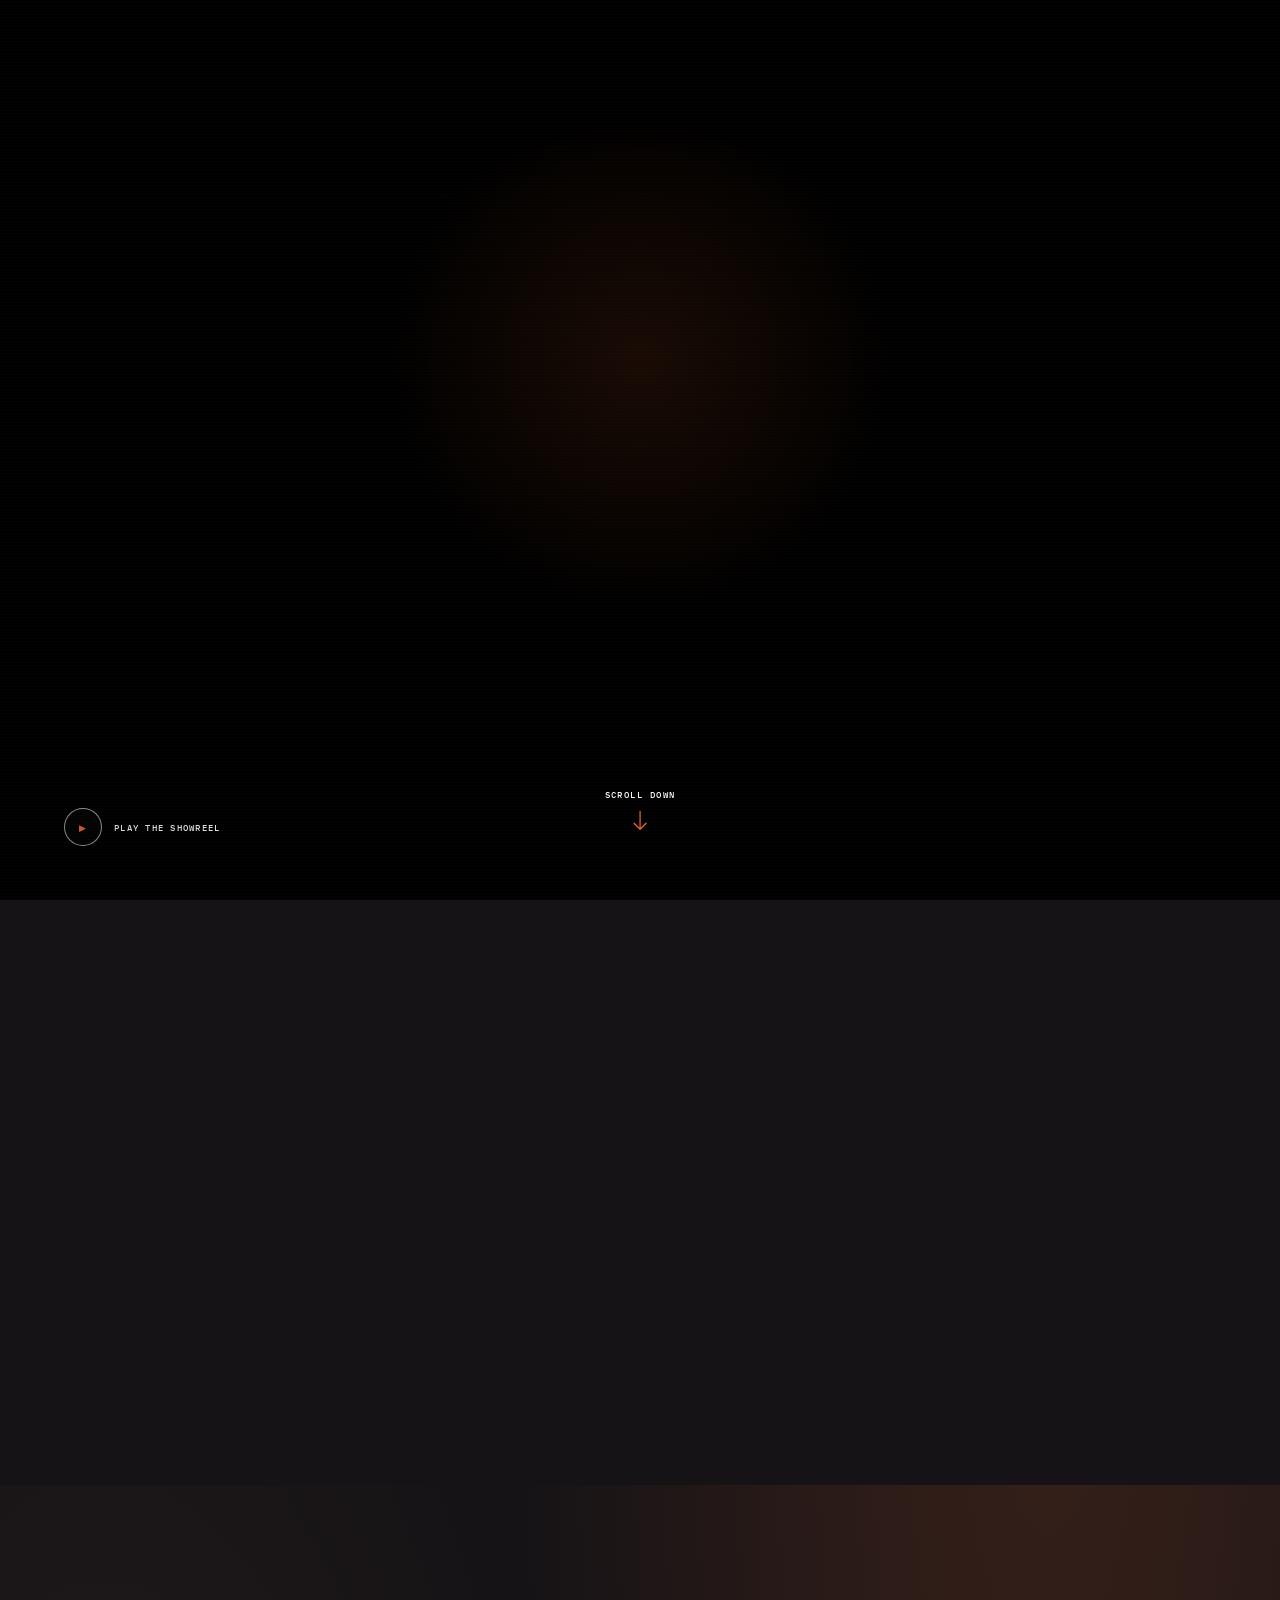
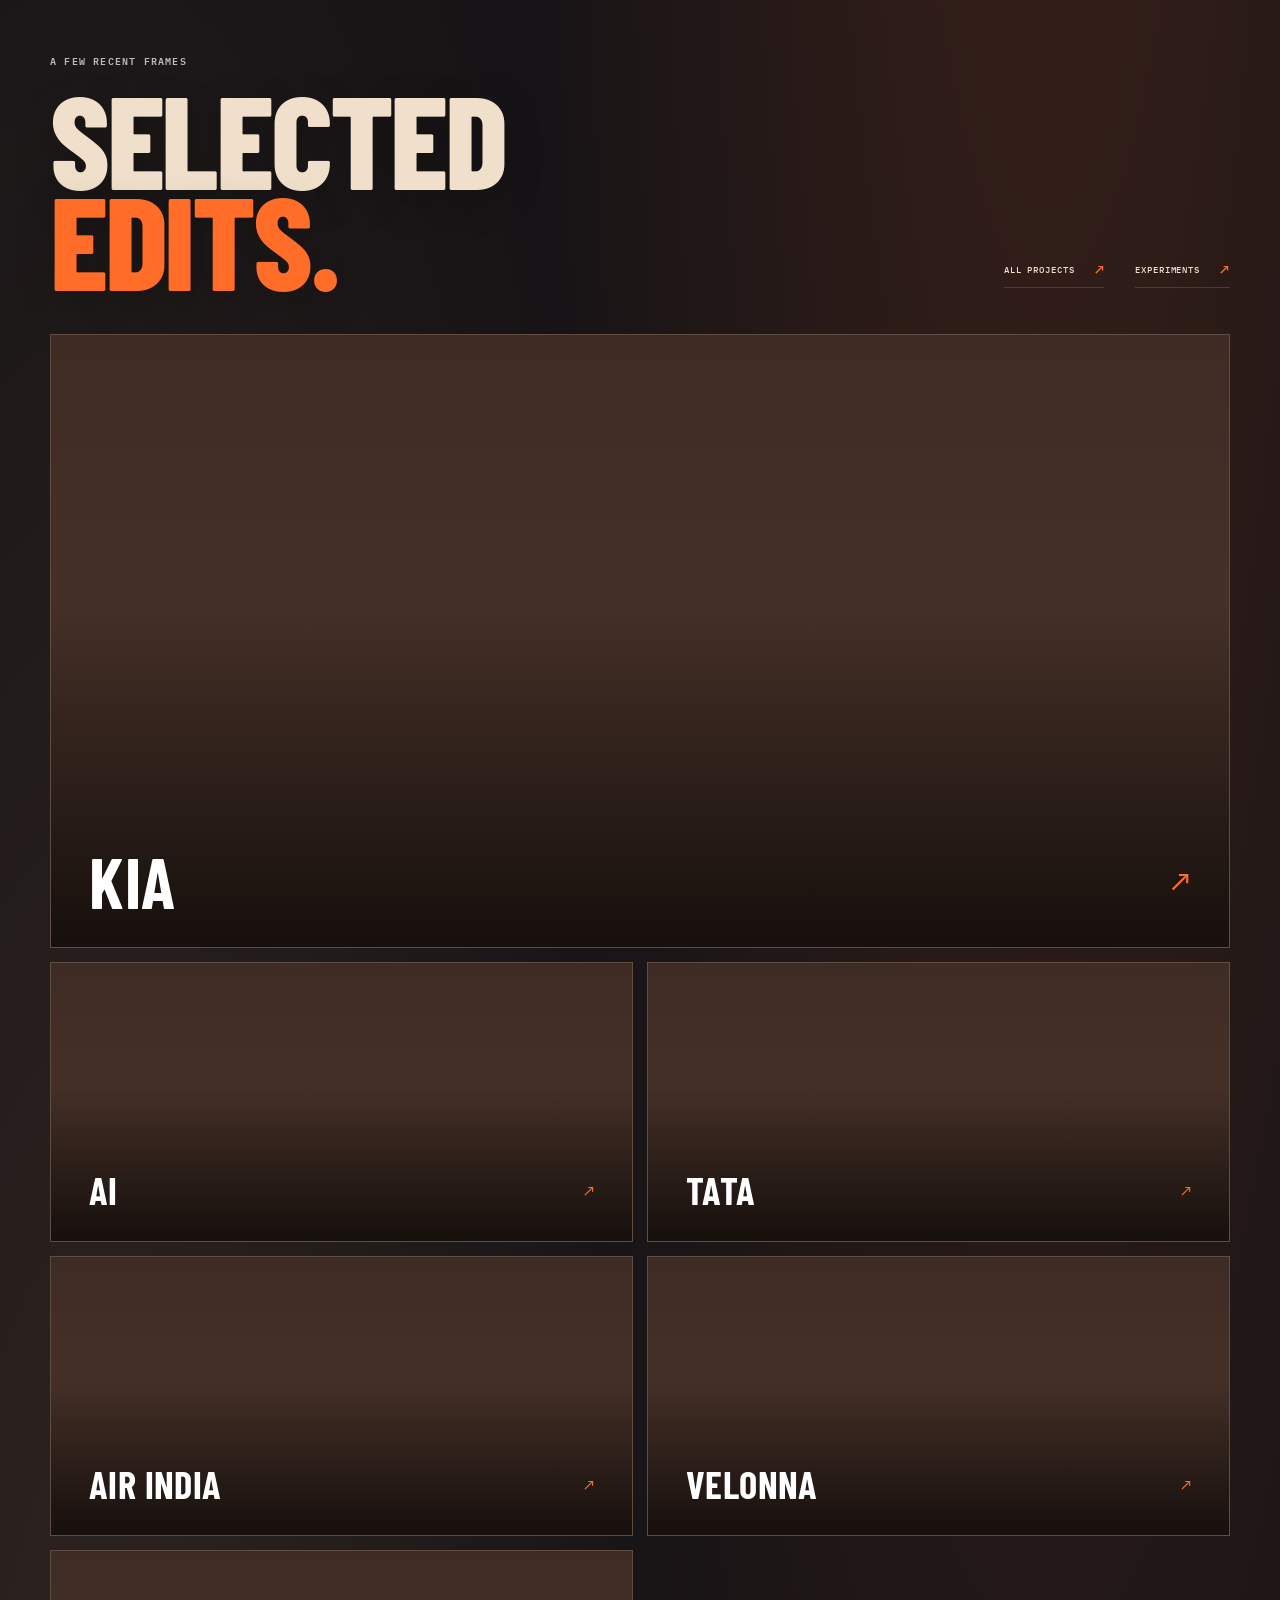
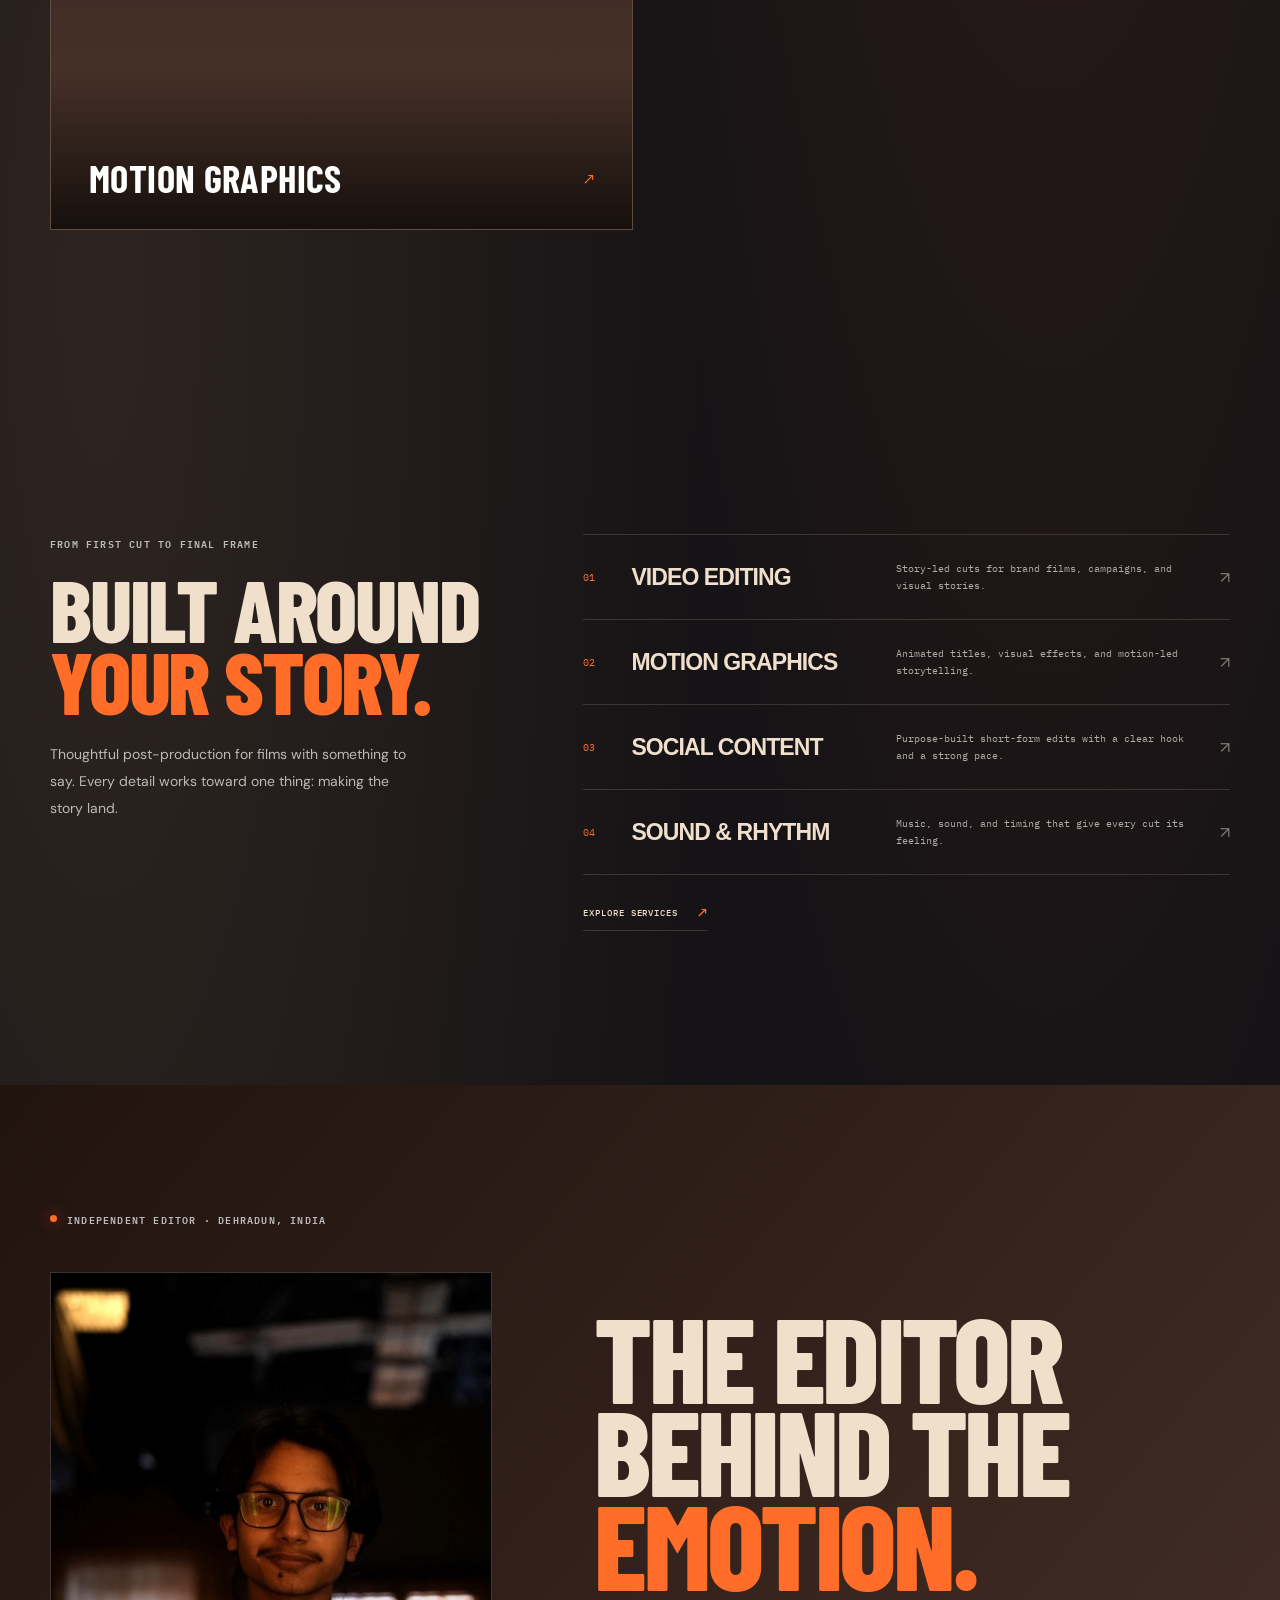
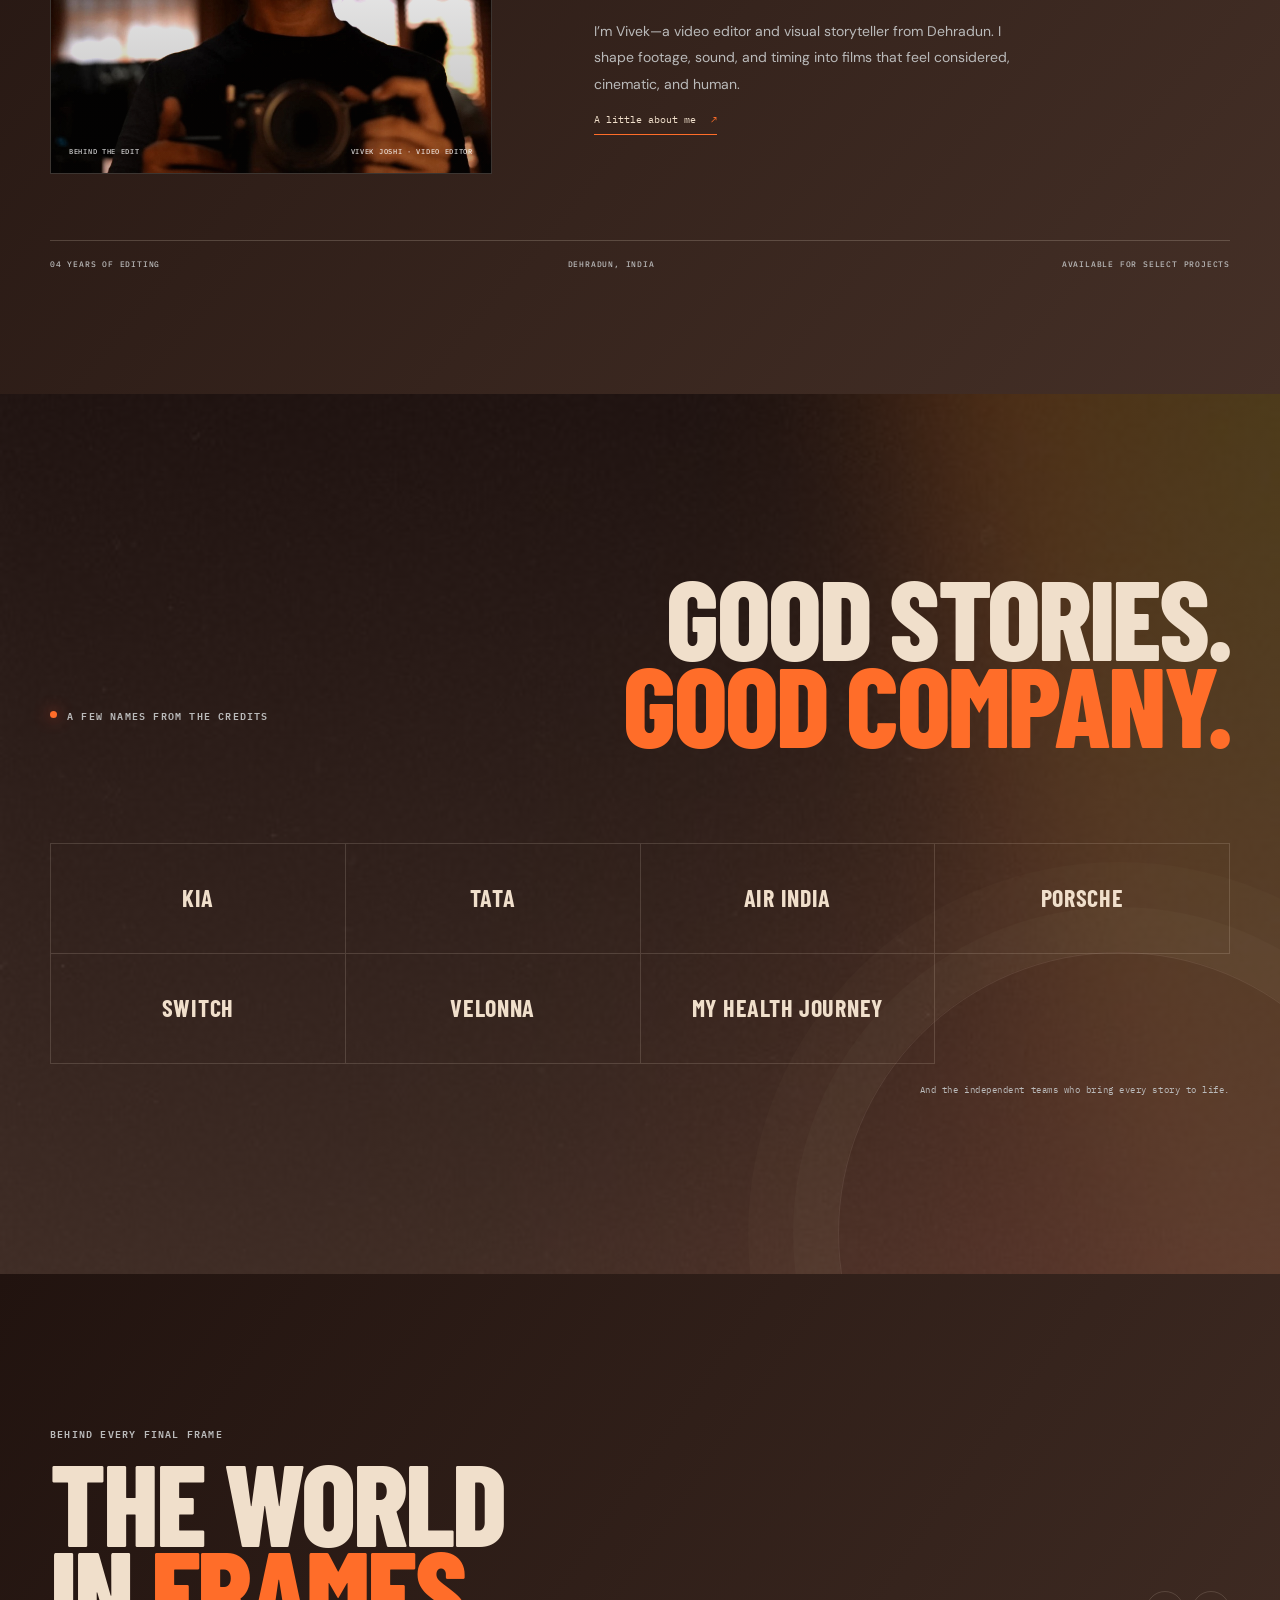
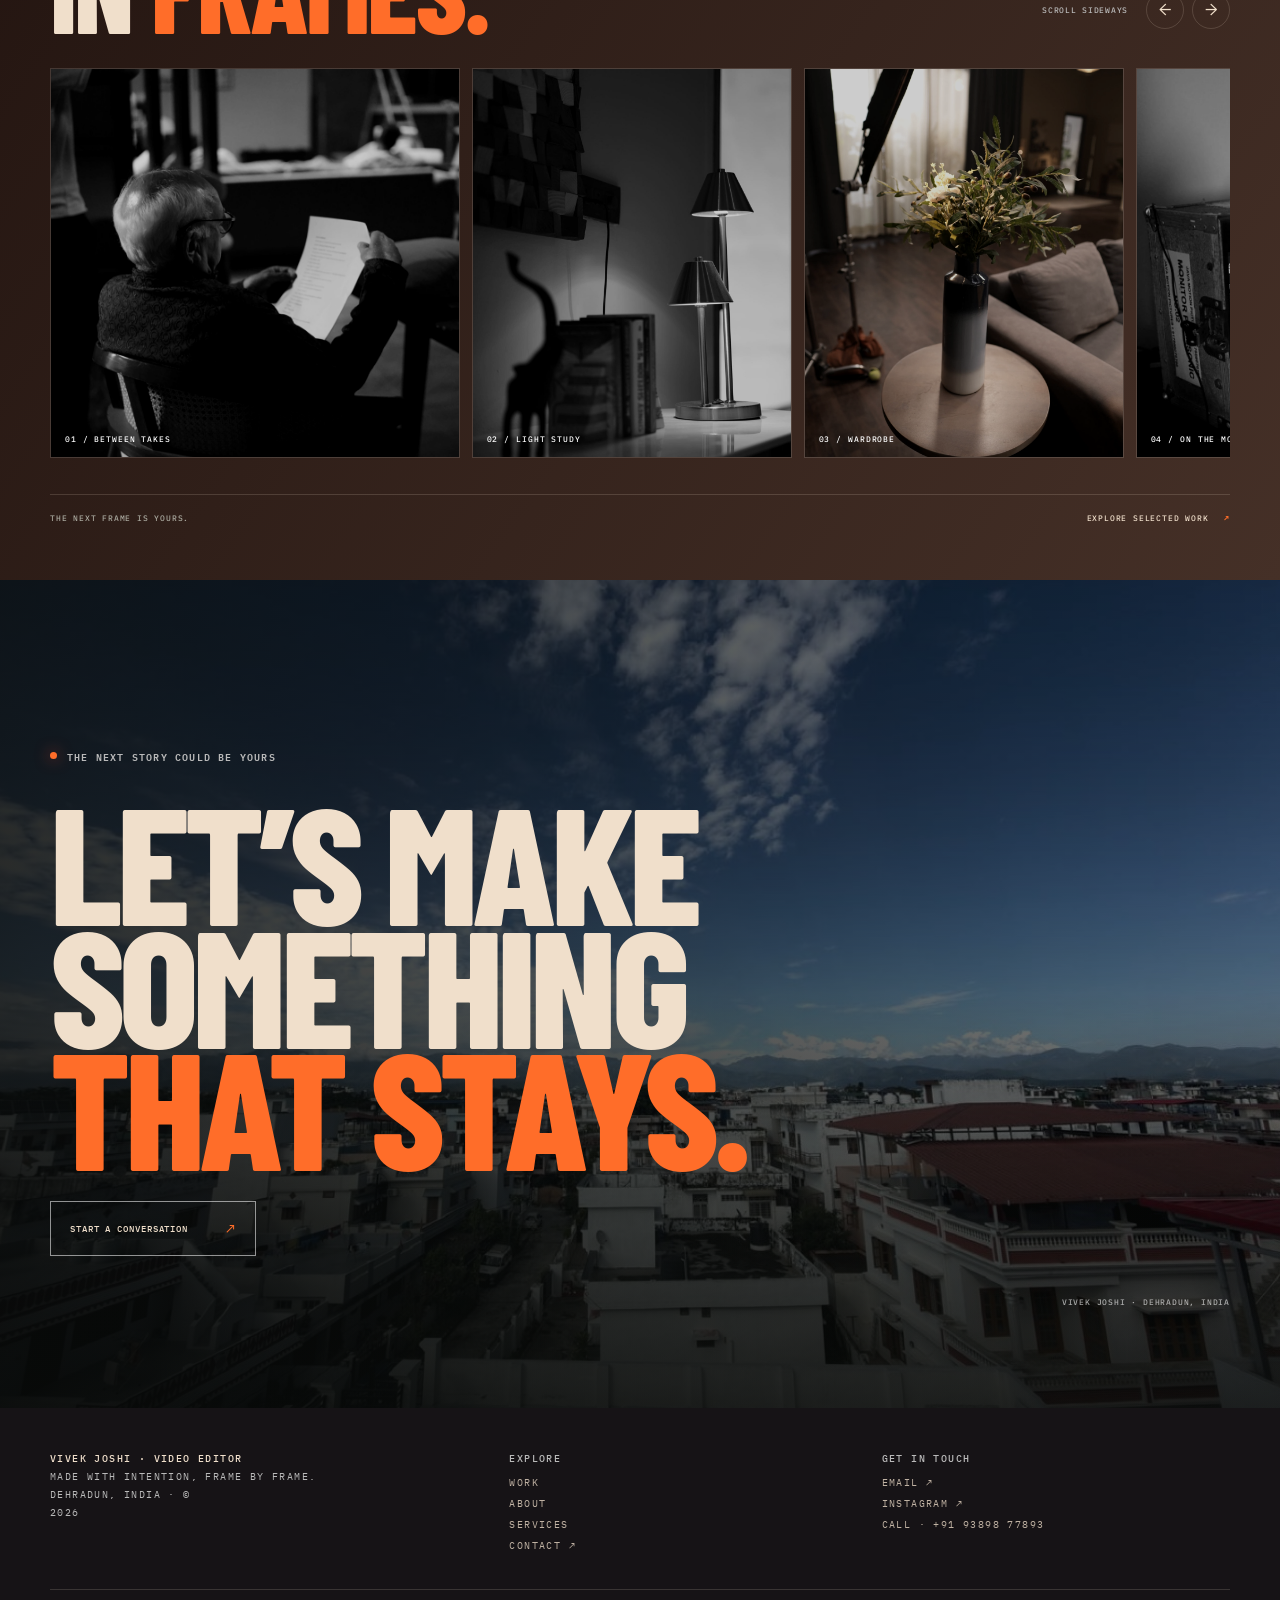
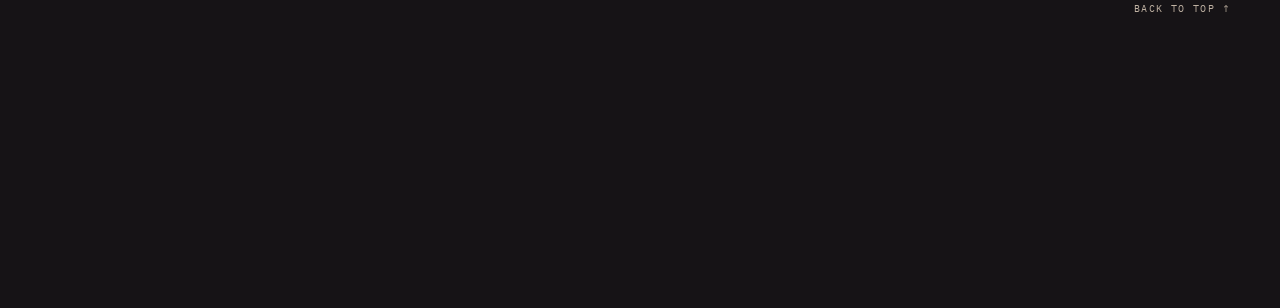
==== commit 87822927: "Remove still posters from video previews Co-authored-by: Copilot App <223556219+Copilot@users.norepl" ====
--- a/index.html
+++ b/index.html
@@ -98,27 +98,27 @@
         </div>
         <div class="home-project-grid">
           <a class="home-project home-project-wide" href="work.html" aria-label="View the Kia Seltos launch film">
-            <video muted loop playsinline preload="none" poster="assets/frames-camera-on-set.jpg" aria-hidden="true" data-project-preview><source data-src="assets/work/kia-seltos-launch.mp4" type="video/mp4" /></video>
+            <video muted loop playsinline preload="none" aria-hidden="true" data-project-preview><source data-src="assets/work/kia-seltos-launch.mp4" type="video/mp4" /></video>
             <span class="home-project-name">KIA <i aria-hidden="true">↗</i></span>
           </a>
           <a class="home-project" href="work.html" aria-label="View the AI visual edit">
-            <video muted loop playsinline preload="none" poster="assets/frames-costume-study.jpg" aria-hidden="true" data-project-preview><source data-src="assets/work/ai-visual.mp4" type="video/mp4" /></video>
+            <video muted loop playsinline preload="none" aria-hidden="true" data-project-preview><source data-src="assets/work/ai-visual.mp4" type="video/mp4" /></video>
             <span class="home-project-name">AI <i aria-hidden="true">↗</i></span>
           </a>
           <a class="home-project" href="work.html" aria-label="View the Tata AI edit">
-            <video muted loop playsinline preload="none" poster="assets/frames-sunset-tracks.jpg" aria-hidden="true" data-project-preview><source data-src="assets/work/tata-ai-edit.mp4" type="video/mp4" /></video>
+            <video muted loop playsinline preload="none" aria-hidden="true" data-project-preview><source data-src="assets/work/tata-ai-edit.mp4" type="video/mp4" /></video>
             <span class="home-project-name">TATA <i aria-hidden="true">↗</i></span>
           </a>
           <a class="home-project" href="work.html" aria-label="View the Air India edit">
-            <video muted loop playsinline preload="none" poster="assets/frames-rural-portrait.jpg" aria-hidden="true" data-project-preview><source data-src="assets/work/air-india-edit.mp4" type="video/mp4" /></video>
+            <video muted loop playsinline preload="none" aria-hidden="true" data-project-preview><source data-src="assets/work/air-india-edit.mp4" type="video/mp4" /></video>
             <span class="home-project-name">AIR INDIA <i aria-hidden="true">↗</i></span>
           </a>
           <a class="home-project" href="work.html" aria-label="View Velonna Jewellery films">
-            <video muted loop playsinline preload="none" poster="assets/frames-monitor-on-set.jpg" aria-hidden="true" data-project-preview><source data-src="assets/work/velonna-jewellery/showreel.mp4" type="video/mp4" /></video>
+            <video muted loop playsinline preload="none" aria-hidden="true" data-project-preview><source data-src="assets/work/velonna-jewellery/showreel.mp4" type="video/mp4" /></video>
             <span class="home-project-name">VELONNA <i aria-hidden="true">↗</i></span>
           </a>
           <a class="home-project" href="work.html" aria-label="View motion graphics work">
-            <video muted loop playsinline preload="none" poster="assets/frames-documentary-farmer.jpg" aria-hidden="true" data-project-preview><source data-src="https://github.com/Vjsmart2005/vivek-portfolio/releases/download/portfolio-media-v1/my-health-journey.mp4" type="video/mp4" /></video>
+            <video muted loop playsinline preload="none" aria-hidden="true" data-project-preview><source data-src="https://github.com/Vjsmart2005/vivek-portfolio/releases/download/portfolio-media-v1/my-health-journey.mp4" type="video/mp4" /></video>
             <span class="home-project-name">MOTION GRAPHICS <i aria-hidden="true">↗</i></span>
           </a>
         </div>
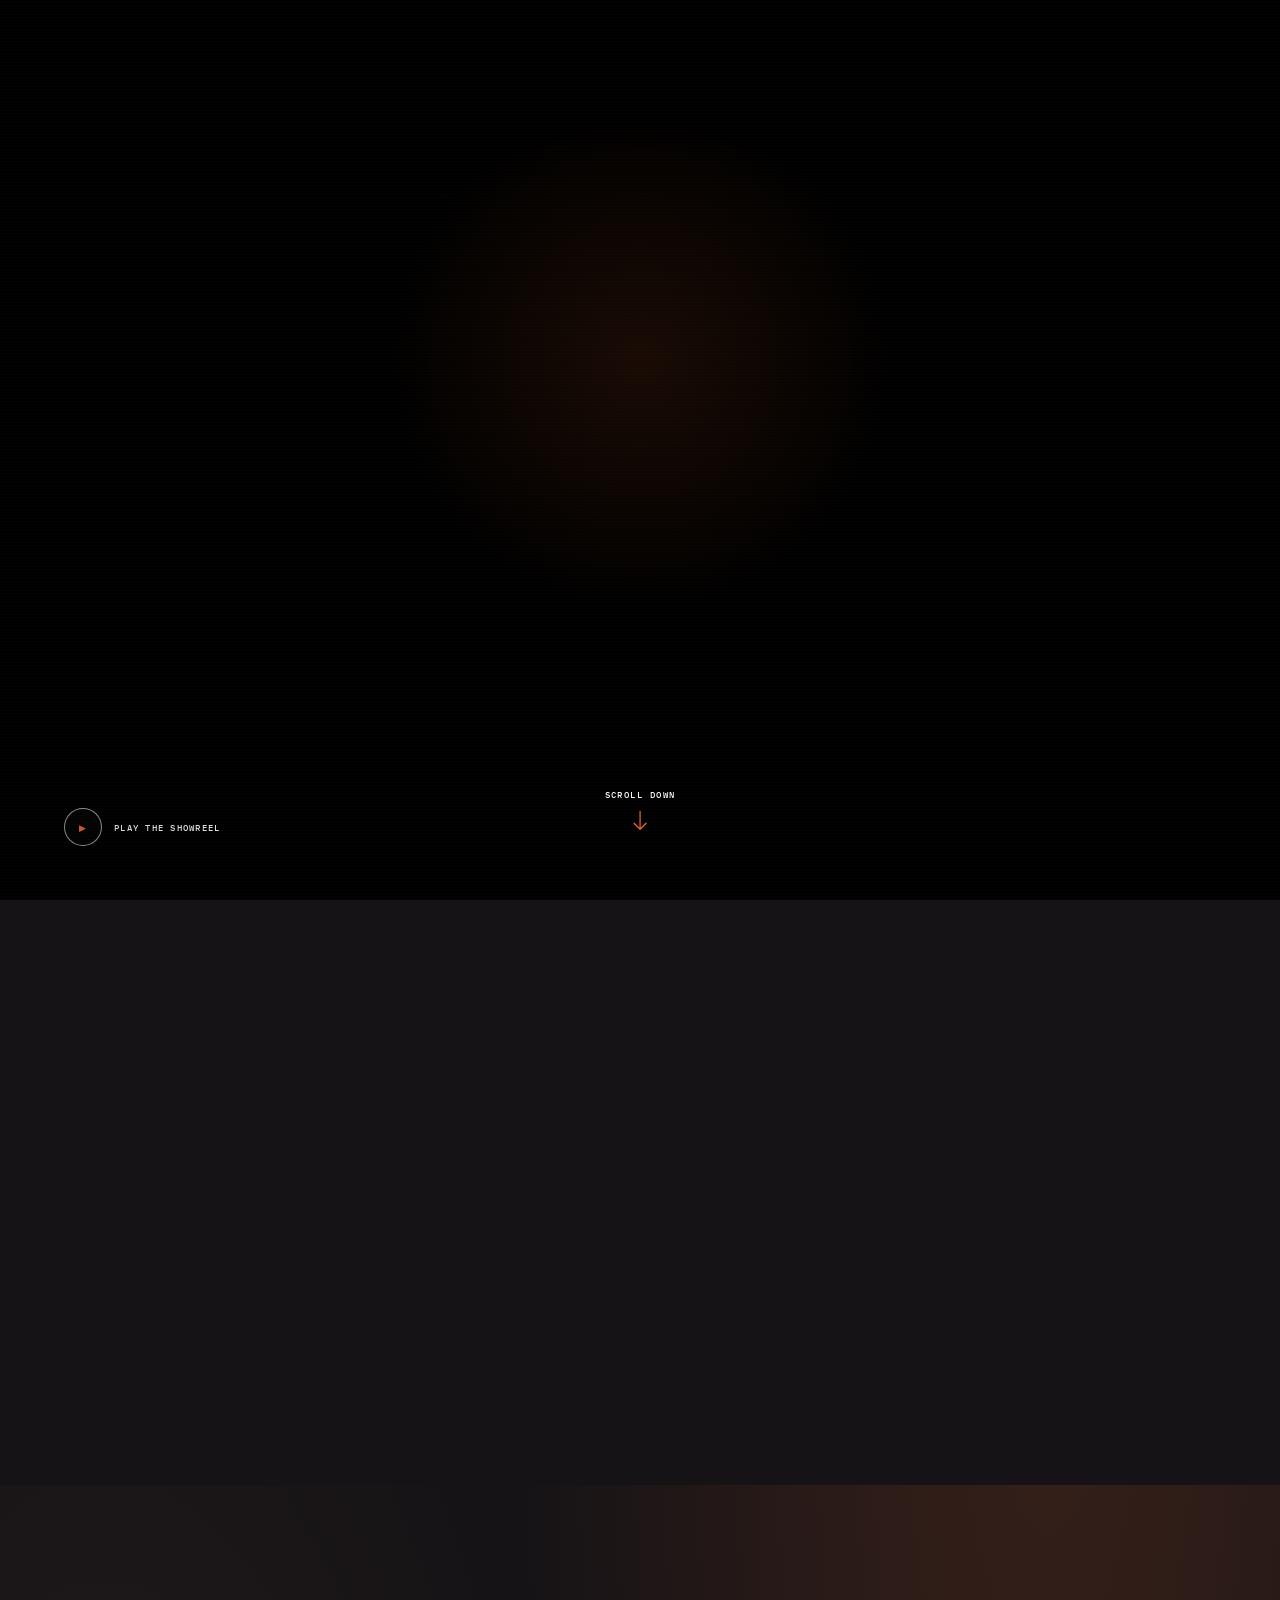
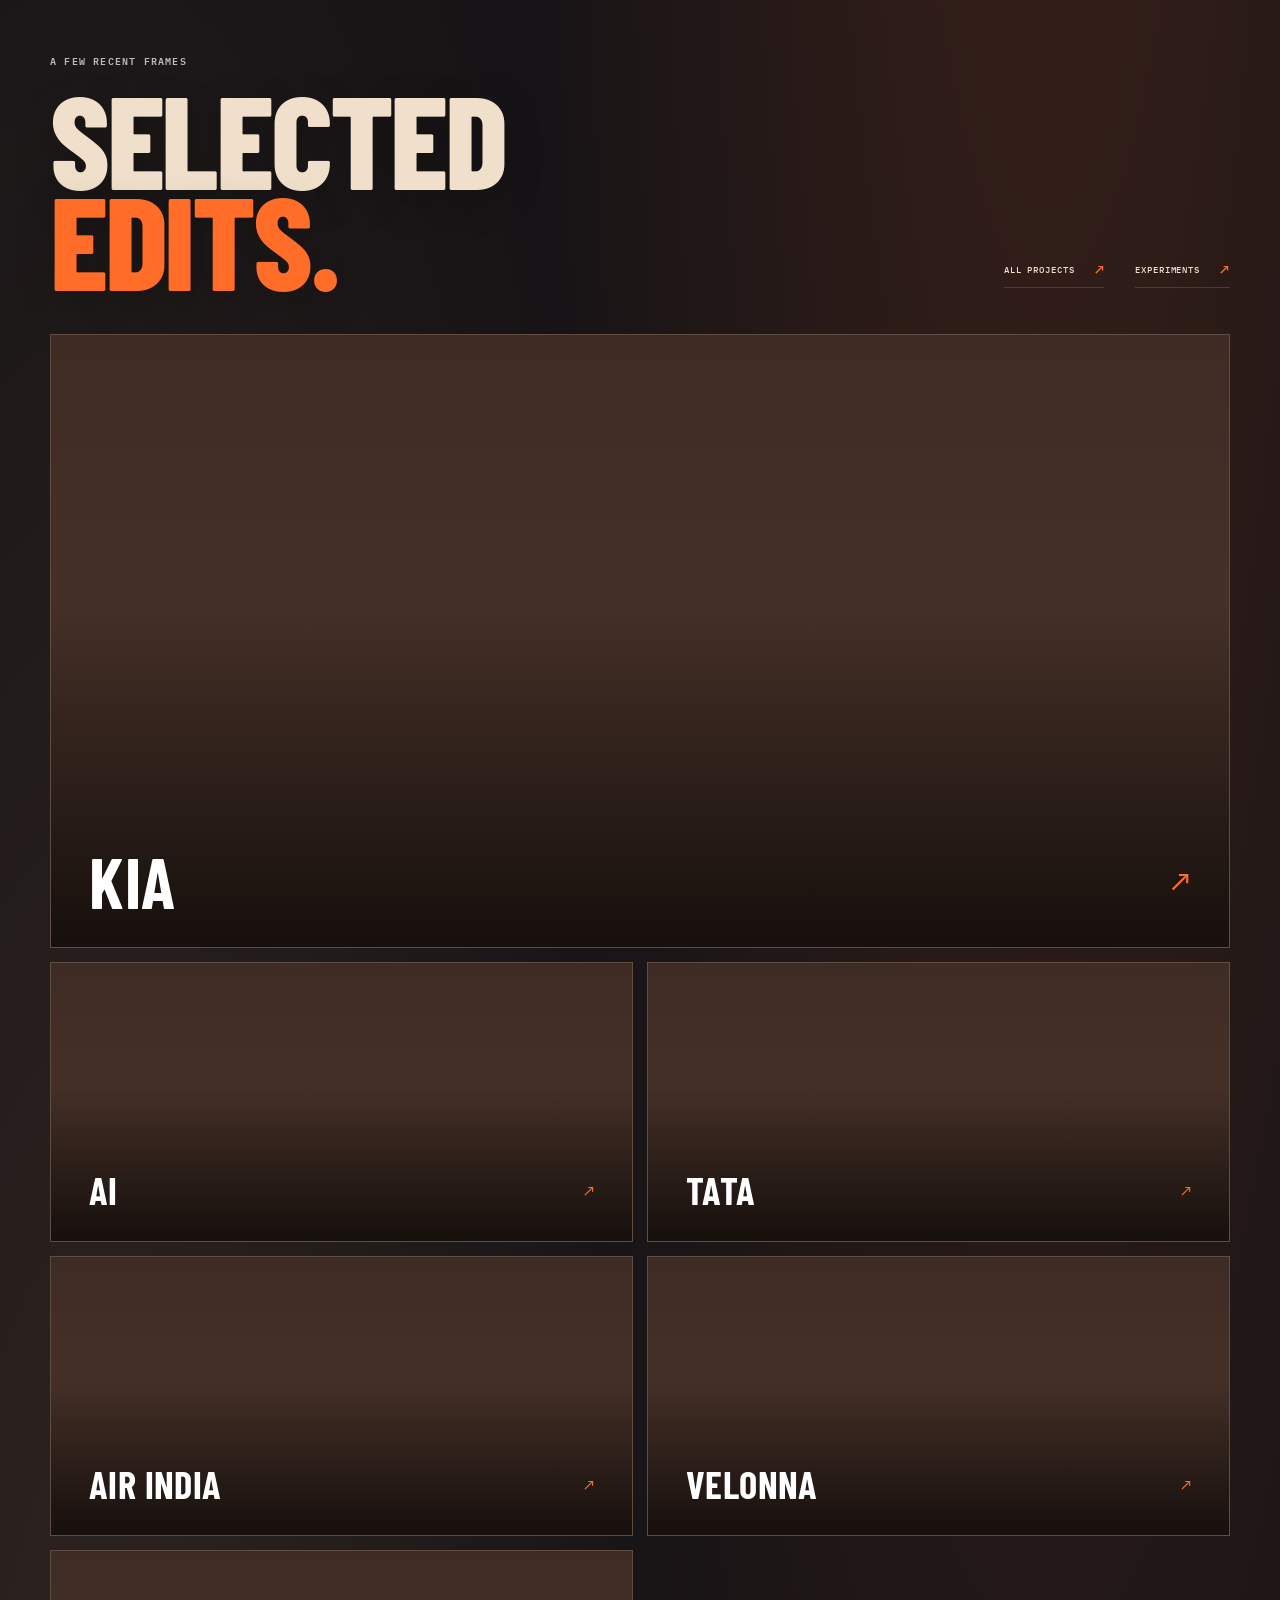
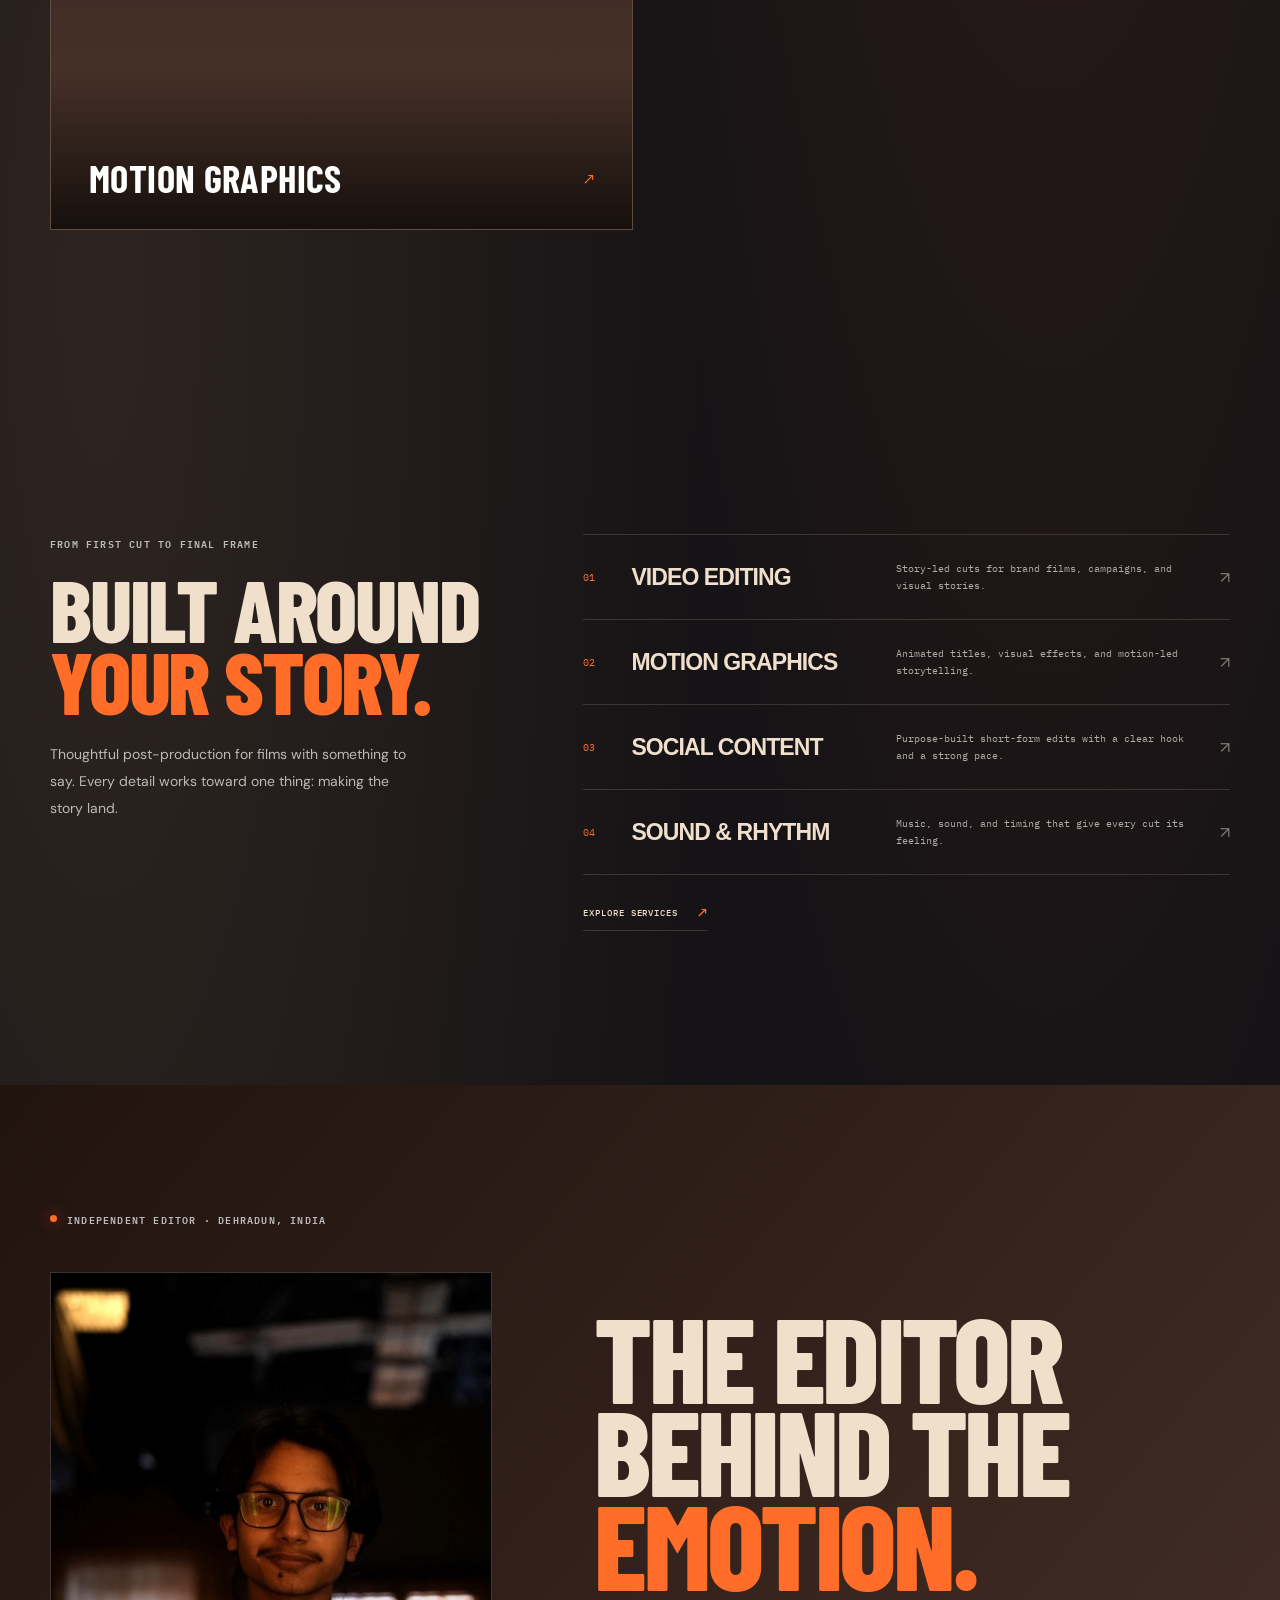
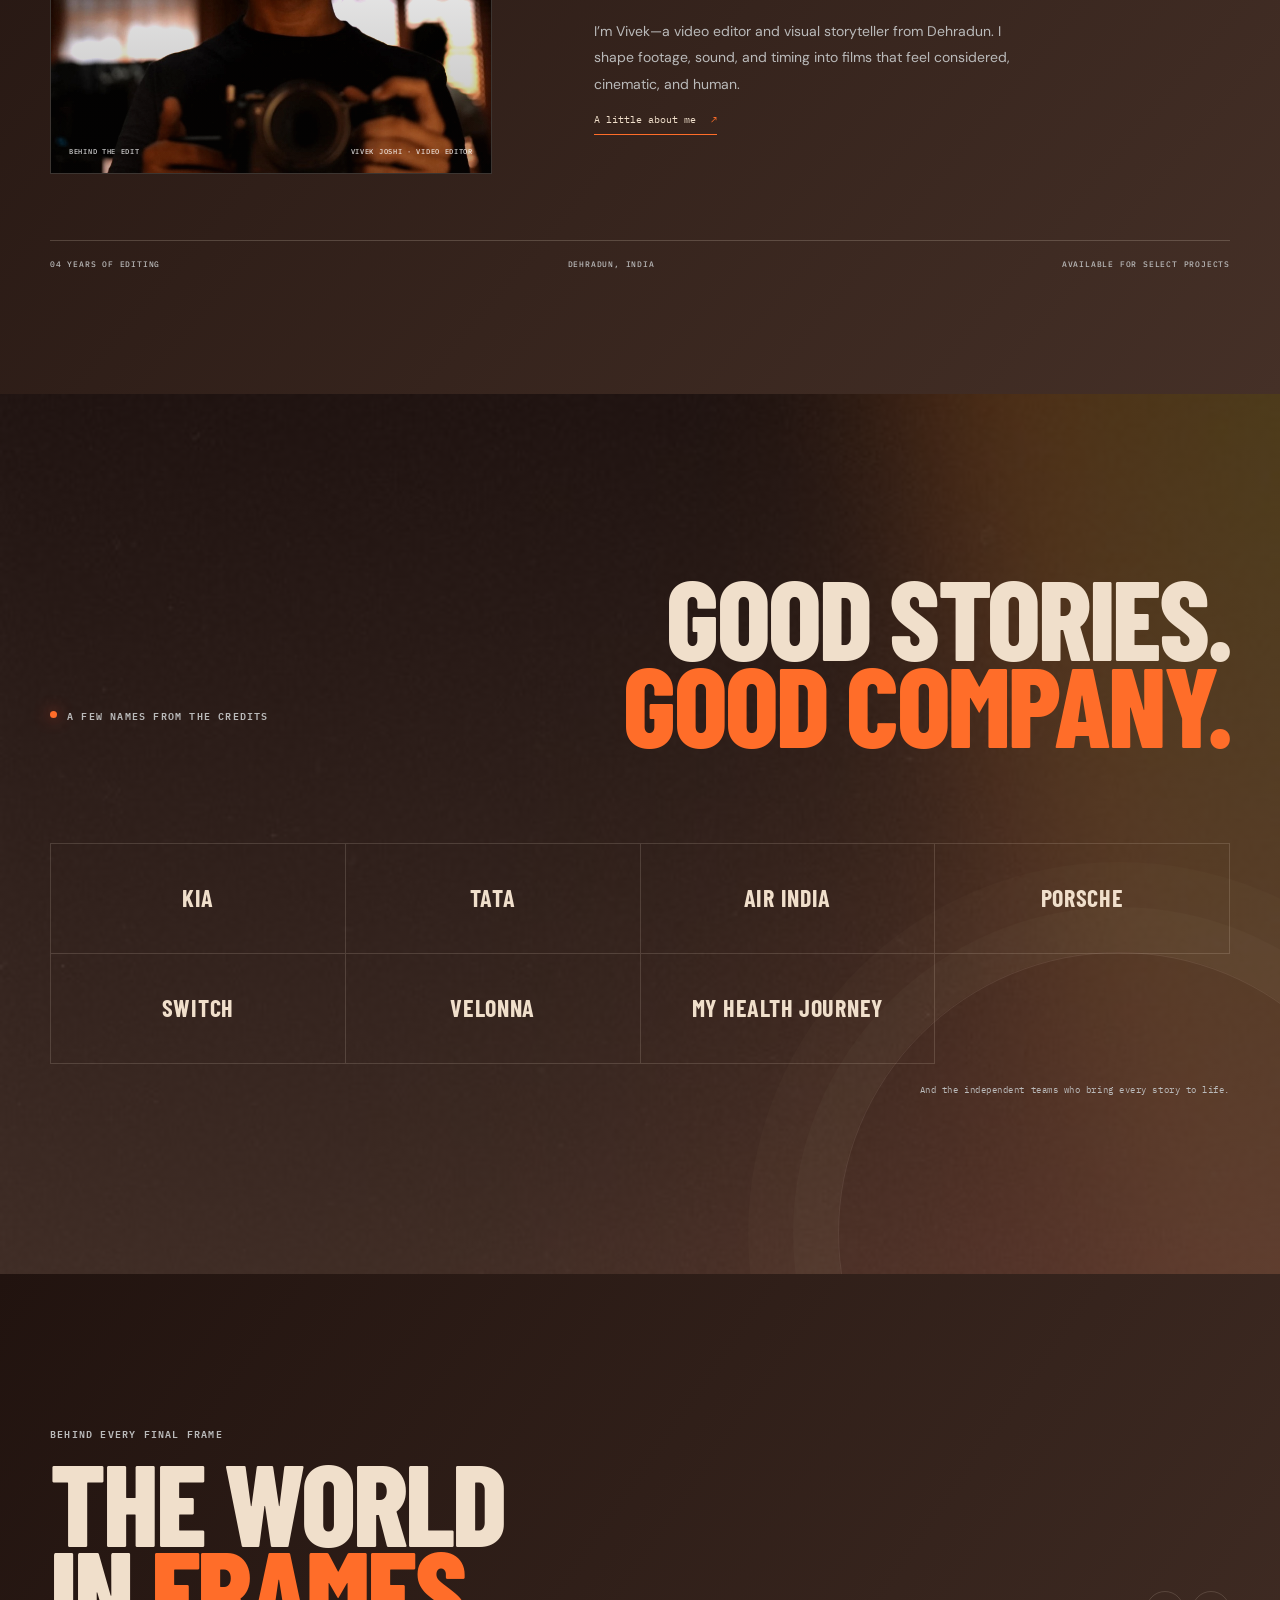
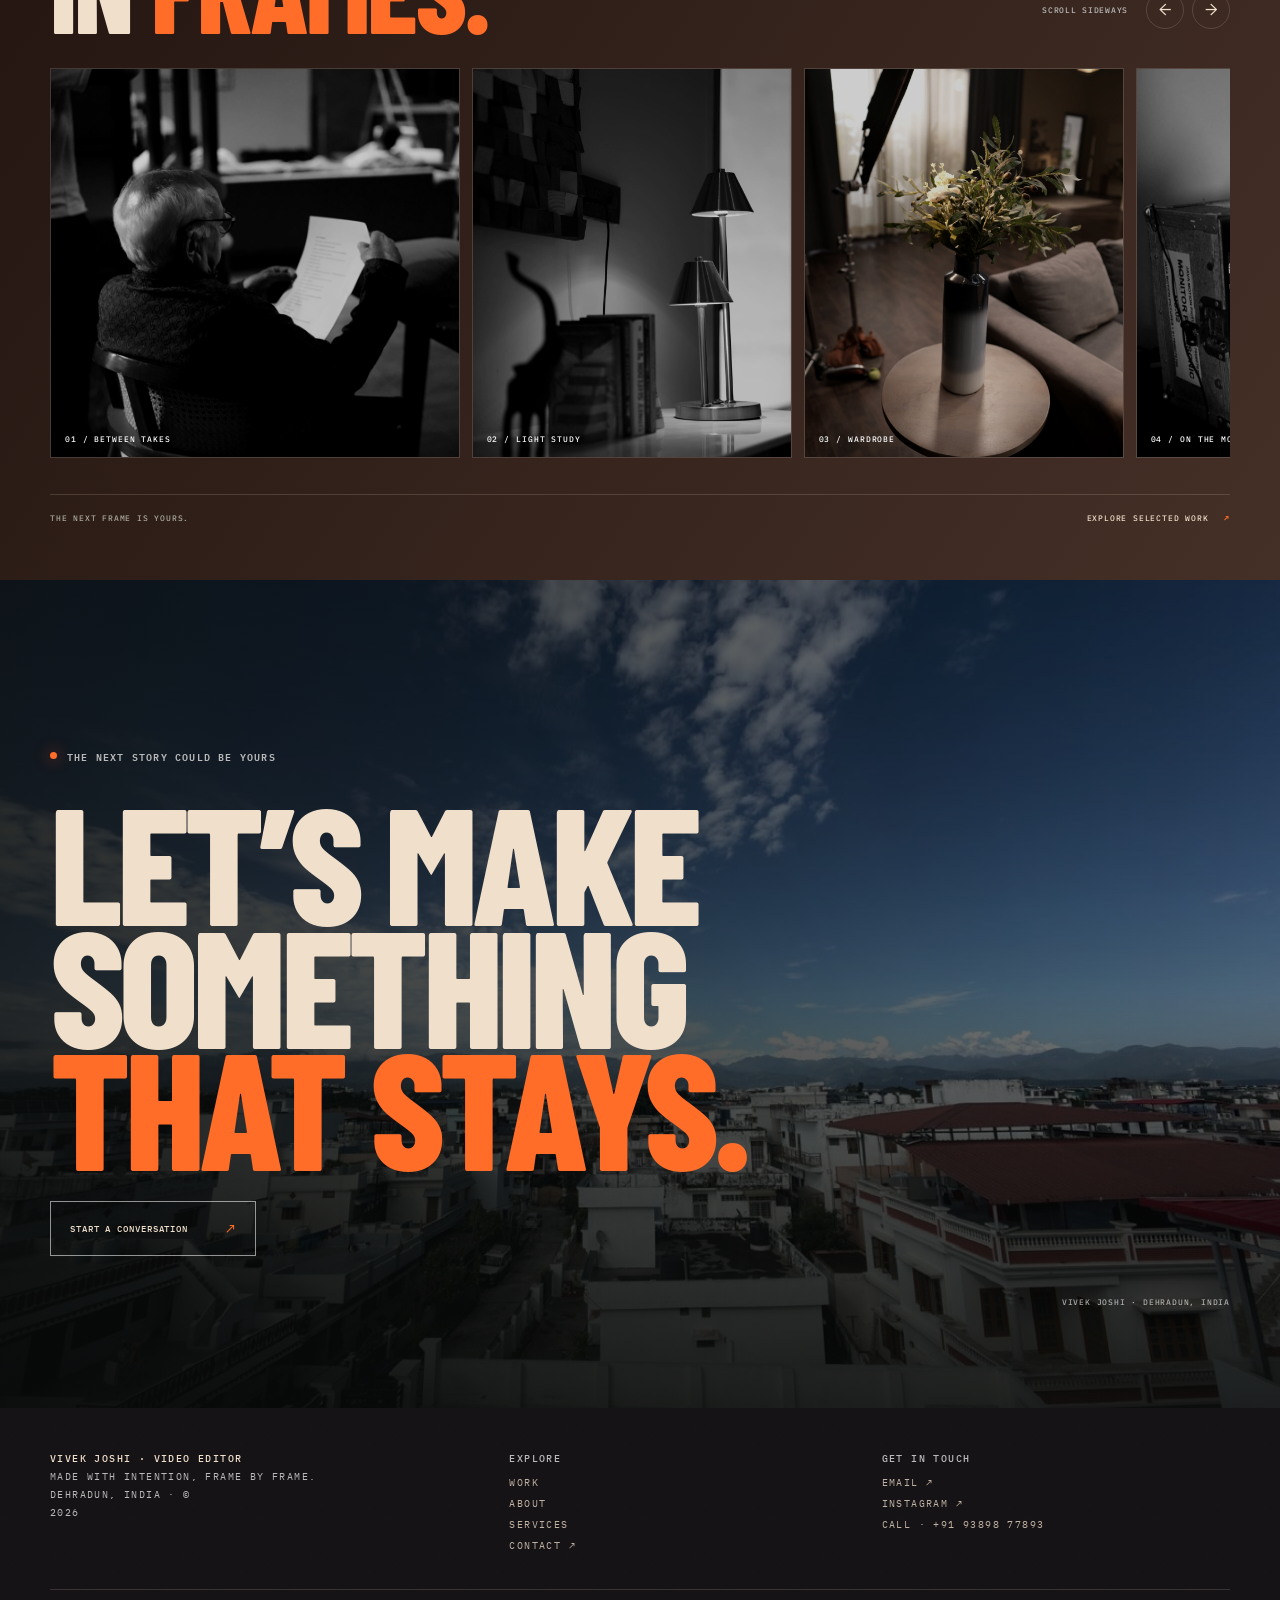
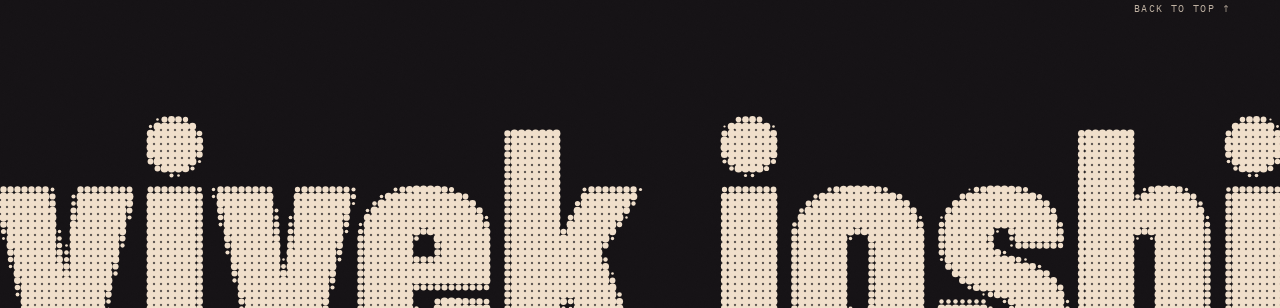
==== commit d2c7a97f: "Move menu to top-right overflow icon Co-authored-by: Copilot App <223556219+Copilot@users.noreply.gi" ====
--- a/index.html
+++ b/index.html
@@ -15,7 +15,7 @@
       href="https://fonts.googleapis.com/css2?family=Barlow+Condensed:wght@500;600;700;800;900&family=DM+Sans:wght@400;500;600;700&family=IBM+Plex+Mono:wght@400;500;600&display=swap"
       rel="stylesheet"
     />
-    <link rel="stylesheet" href="styles.css?v=showreel-startup-20261127" />
+    <link rel="stylesheet" href="styles.css?v=menu-dots-20261127" />
     <link rel="stylesheet" href="halftone-footer.css" />
     <script src="script.js?v=showreel-startup-20261127" defer></script>
     <script src="halftone-footer.js?v=contact-links-20261127" defer></script>
@@ -56,14 +56,13 @@
     <header class="site-header home-story-header" aria-hidden="true" inert>
       <a class="wordmark" href="index.html" aria-label="Vivek Joshi, home"><span>V</span></a>
       <nav class="site-nav" id="site-nav" aria-label="Main navigation">
-        <button class="menu-toggle" type="button" aria-expanded="false" aria-controls="site-menu" aria-label="Open full-screen menu">
-          <span class="menu-grid-icon" aria-hidden="true"><i></i><i></i><i></i><i></i></span>
-          <span class="menu-toggle-label" aria-hidden="true">Menu</span>
-        </button>
         <a href="work.html">Work</a>
         <a href="about.html">About</a>
         <a href="services.html">Services</a>
         <a class="nav-contact" href="contact.html">Contact <span aria-hidden="true">↗</span></a>
+        <button class="menu-toggle" type="button" aria-expanded="false" aria-controls="site-menu" aria-label="Open full-screen menu">
+          <span class="menu-dots-icon" aria-hidden="true"><i></i><i></i><i></i></span>
+        </button>
       </nav>
     </header>
 
--- a/styles.css
+++ b/styles.css
@@ -209,10 +209,6 @@
   html { scroll-padding-top: 72px; }
   .section-wrap { width: calc(100% - 40px); }
   .site-header { height: 68px; padding-inline: 20px; }
-  .menu-toggle { display: flex; width: 40px; height: 40px; flex-direction: column; align-items: center; justify-content: center; gap: 6px; border: 1px solid var(--line); border-radius: 50%; background: transparent; }
-  .menu-toggle span { width: 15px; height: 1px; background: var(--paper); transition: transform .2s; }
-  .menu-toggle[aria-expanded="true"] span:first-child { transform: translateY(3.5px) rotate(45deg); }
-  .menu-toggle[aria-expanded="true"] span:last-child { transform: translateY(-3.5px) rotate(-45deg); }
   .site-nav { position: absolute; top: 67px; right: 0; left: 0; display: none; align-items: stretch; gap: 0; padding: 10px 20px 20px; border-bottom: 1px solid var(--line); background: #141512; }
   .site-nav.is-open { display: flex; flex-direction: column; }
   .site-nav a { padding: 14px 2px; }
@@ -457,18 +453,14 @@
 }
 
 .menu-toggle {
-  display: inline-flex; align-items: center; gap: 10px; padding: 9px 0 9px 14px;
-  border: 0; background: transparent; cursor: pointer; color: var(--paper);
-}
-.menu-toggle > span { width: auto; height: auto; background: none; }
-.menu-toggle[aria-expanded="true"] .menu-grid-icon { transform: none; }
-.menu-grid-icon { display: grid; width: 20px; height: 20px; grid-template: repeat(2, 1fr) / repeat(2, 1fr); gap: 3px; }
-.menu-grid-icon i { display: block; background: var(--accent); transition: transform .25s cubic-bezier(.2,.7,.2,1); }
-.menu-toggle:hover .menu-grid-icon i:nth-child(1) { transform: translate(-2px, -2px); }
-.menu-toggle:hover .menu-grid-icon i:nth-child(2) { transform: translate(2px, -2px); }
-.menu-toggle:hover .menu-grid-icon i:nth-child(3) { transform: translate(-2px, 2px); }
-.menu-toggle:hover .menu-grid-icon i:nth-child(4) { transform: translate(2px, 2px); }
-.menu-toggle-label { font: 500 10px var(--font-mono); letter-spacing: .08em; text-transform: uppercase; }
+  display: inline-grid; width: 40px; height: 40px; place-items: center; padding: 0;
+  border: 0; border-radius: 50%; background: transparent; cursor: pointer; color: var(--paper);
+}
+.menu-dots-icon { display: flex; width: 4px; height: 16px; flex-direction: column; align-items: center; justify-content: space-between; }
+.menu-dots-icon i { width: 3px; height: 3px; border-radius: 50%; background: var(--accent); transition: transform .2s ease, background .2s ease; }
+.menu-toggle:hover .menu-dots-icon i { background: var(--paper); }
+.menu-toggle:hover .menu-dots-icon i:first-child { transform: translateX(-1px); }
+.menu-toggle:hover .menu-dots-icon i:last-child { transform: translateX(1px); }
 .menu-dialog {
   position: fixed; inset: 0; width: 100%; height: 100%; max-width: none; max-height: none;
   margin: 0; padding: 35px max(36px, calc((100vw - 1320px) / 2)) 32px; overflow: auto;
@@ -517,11 +509,7 @@
   from { opacity: 0; scale: .94; }
   to { opacity: 1; scale: 1; }
 }
-@media (max-width: 900px) {
-  .menu-toggle { padding-left: 10px; }
-}
 @media (max-width: 640px) {
-  .menu-toggle { gap: 8px; padding: 8px 0 8px 10px; border: 0; background: transparent; }
   .menu-dialog { padding: 22px 20px 24px; }
   .menu-dialog-top > span, .menu-dialog-bottom > span, .menu-dialog-bottom > a { font-size: 8px; }
   .menu-dialog-links { margin-block: 40px; }
@@ -1385,21 +1373,20 @@
   position: relative;
   z-index: 1;
   display: flex;
+  justify-self: end;
   min-width: 0;
   min-height: 38px;
   align-items: center;
   justify-content: center;
-  gap: 8px;
-  padding: 0 8px;
+  width: 40px;
+  height: 40px;
+  gap: 0;
+  padding: 0;
   border: 0;
   border-radius: 999px;
   background: transparent;
   color: rgba(242,240,233,.76);
 }
-.site-header .site-nav > .menu-toggle > span { width: auto; height: auto; background: none; }
-.site-header .site-nav .menu-grid-icon { display: grid; width: 14px; height: 14px; grid-template: repeat(2, 1fr) / repeat(2, 1fr); gap: 2px; }
-.site-header .site-nav .menu-grid-icon i { display: block; background: var(--accent); }
-.site-header .site-nav .menu-toggle-label { font: 500 9px var(--font-mono); letter-spacing: .07em; text-transform: uppercase; }
 .site-header .site-nav > .menu-toggle:hover { color: var(--paper); }
 .site-header .site-nav > .menu-toggle:active { transform: scale(.97); }
 .site-header .site-nav > a:hover,
@@ -1415,29 +1402,32 @@
   .site-header .site-nav { width: min(400px, calc(100vw - 220px)); }
   .site-header .site-nav > a,
   .site-header .site-nav > .nav-contact { padding-inline: 8px; font-size: 9px; }
-  .site-header .site-nav > .menu-toggle { gap: 5px; padding-inline: 5px; }
 }
 @media (max-width: 640px) {
   .site-header .site-nav {
-    position: relative;
-    inset: auto;
+    position: absolute;
+    top: 50%;
+    right: max(12px, env(safe-area-inset-right));
+    left: auto;
     display: grid;
-    width: max-content;
+    width: 44px;
     min-height: 44px;
     grid-template-columns: auto;
     grid-auto-flow: row;
     grid-auto-columns: auto;
     align-items: center;
     gap: 0;
-    padding: 3px;
-    border-radius: 999px;
+    padding: 0;
+    overflow: visible;
+    border-radius: 50%;
     box-shadow: 0 8px 24px rgba(0,0,0,.2), inset 0 1px 0 rgba(255,255,255,.18);
+    transform: translateY(-50%);
   }
   :root[data-theme] .site-header .site-nav { background: color-mix(in srgb, var(--ink) 94%, transparent); }
   .site-header .site-nav::before { display: none; }
   .site-header .site-nav > a,
   .site-header .site-nav > .nav-contact { display: none; }
-  .site-header .site-nav > .menu-toggle { min-height: 36px; gap: 8px; padding-inline: 10px; }
+  .site-header .site-nav > .menu-toggle { width: 44px; height: 44px; min-height: 44px; }
 }
 @media (prefers-reduced-motion: reduce) {
   .site-header .site-nav::before { transition: none; }
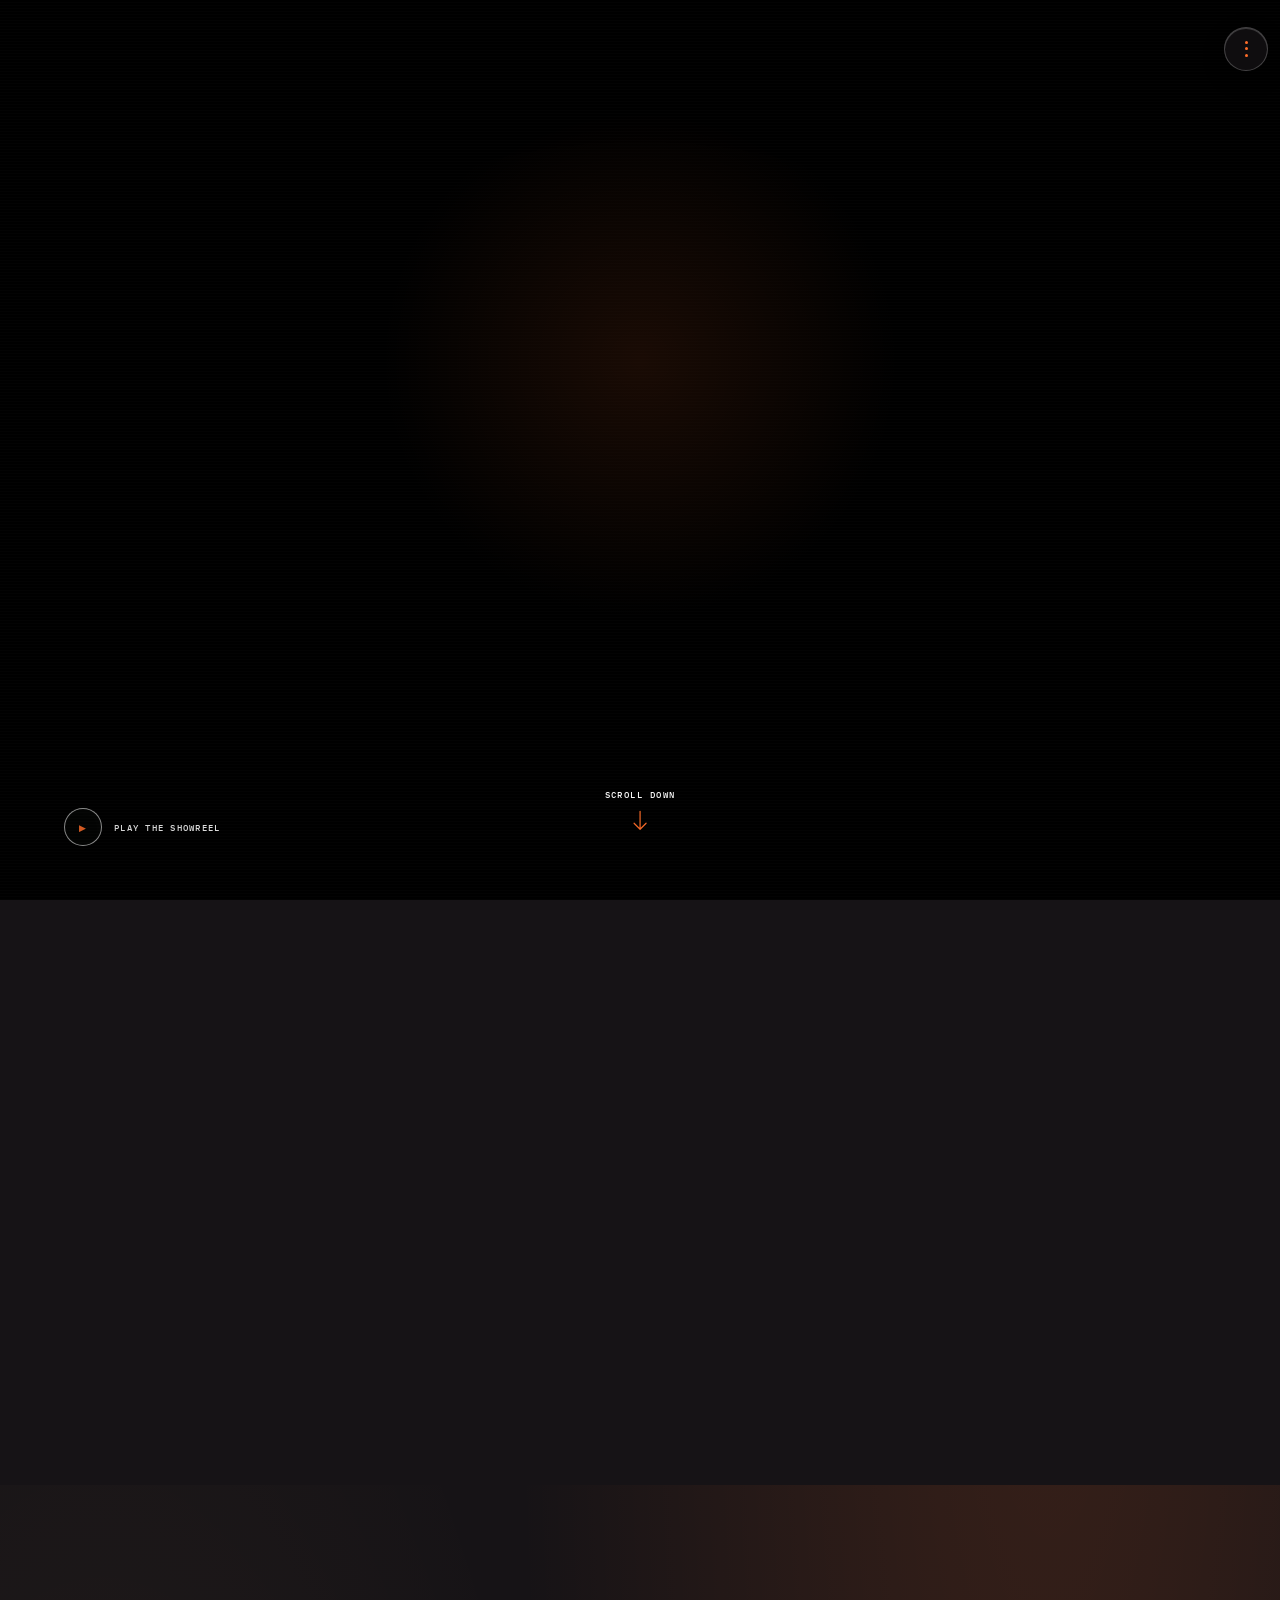
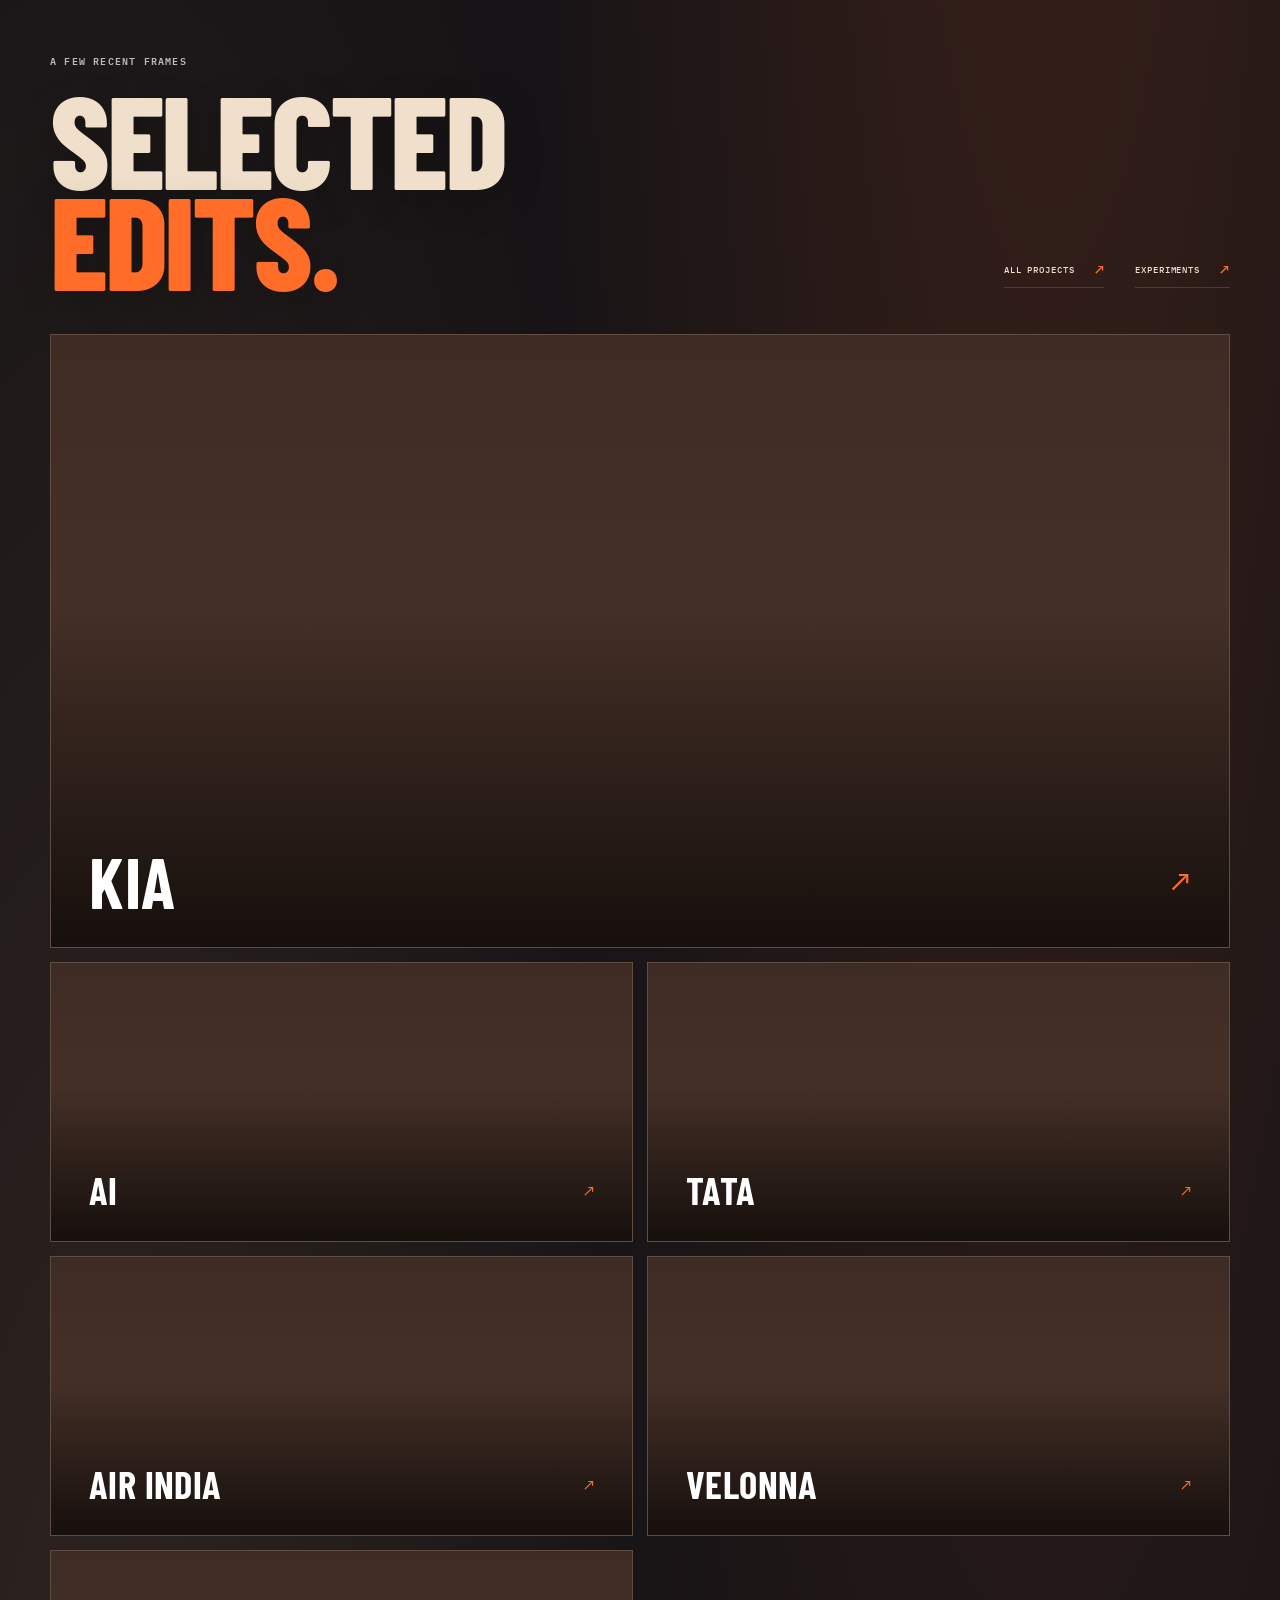
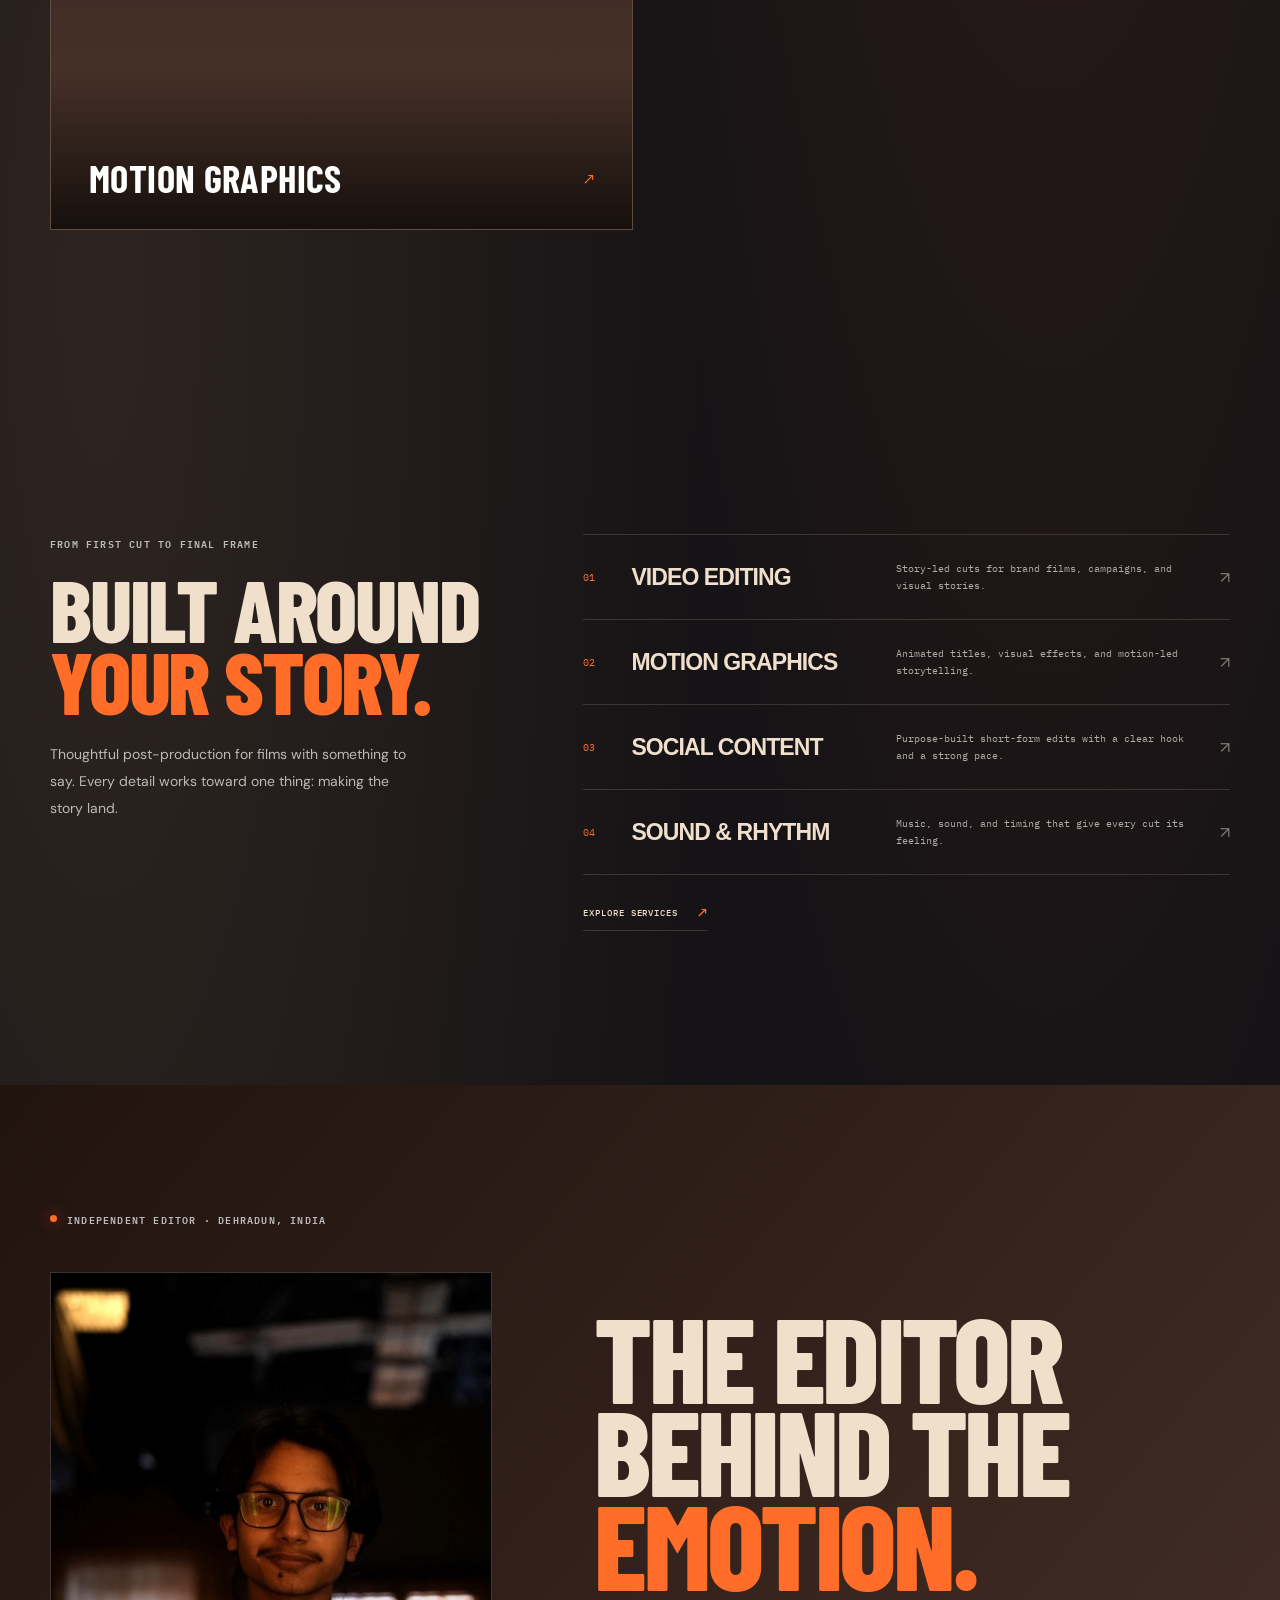
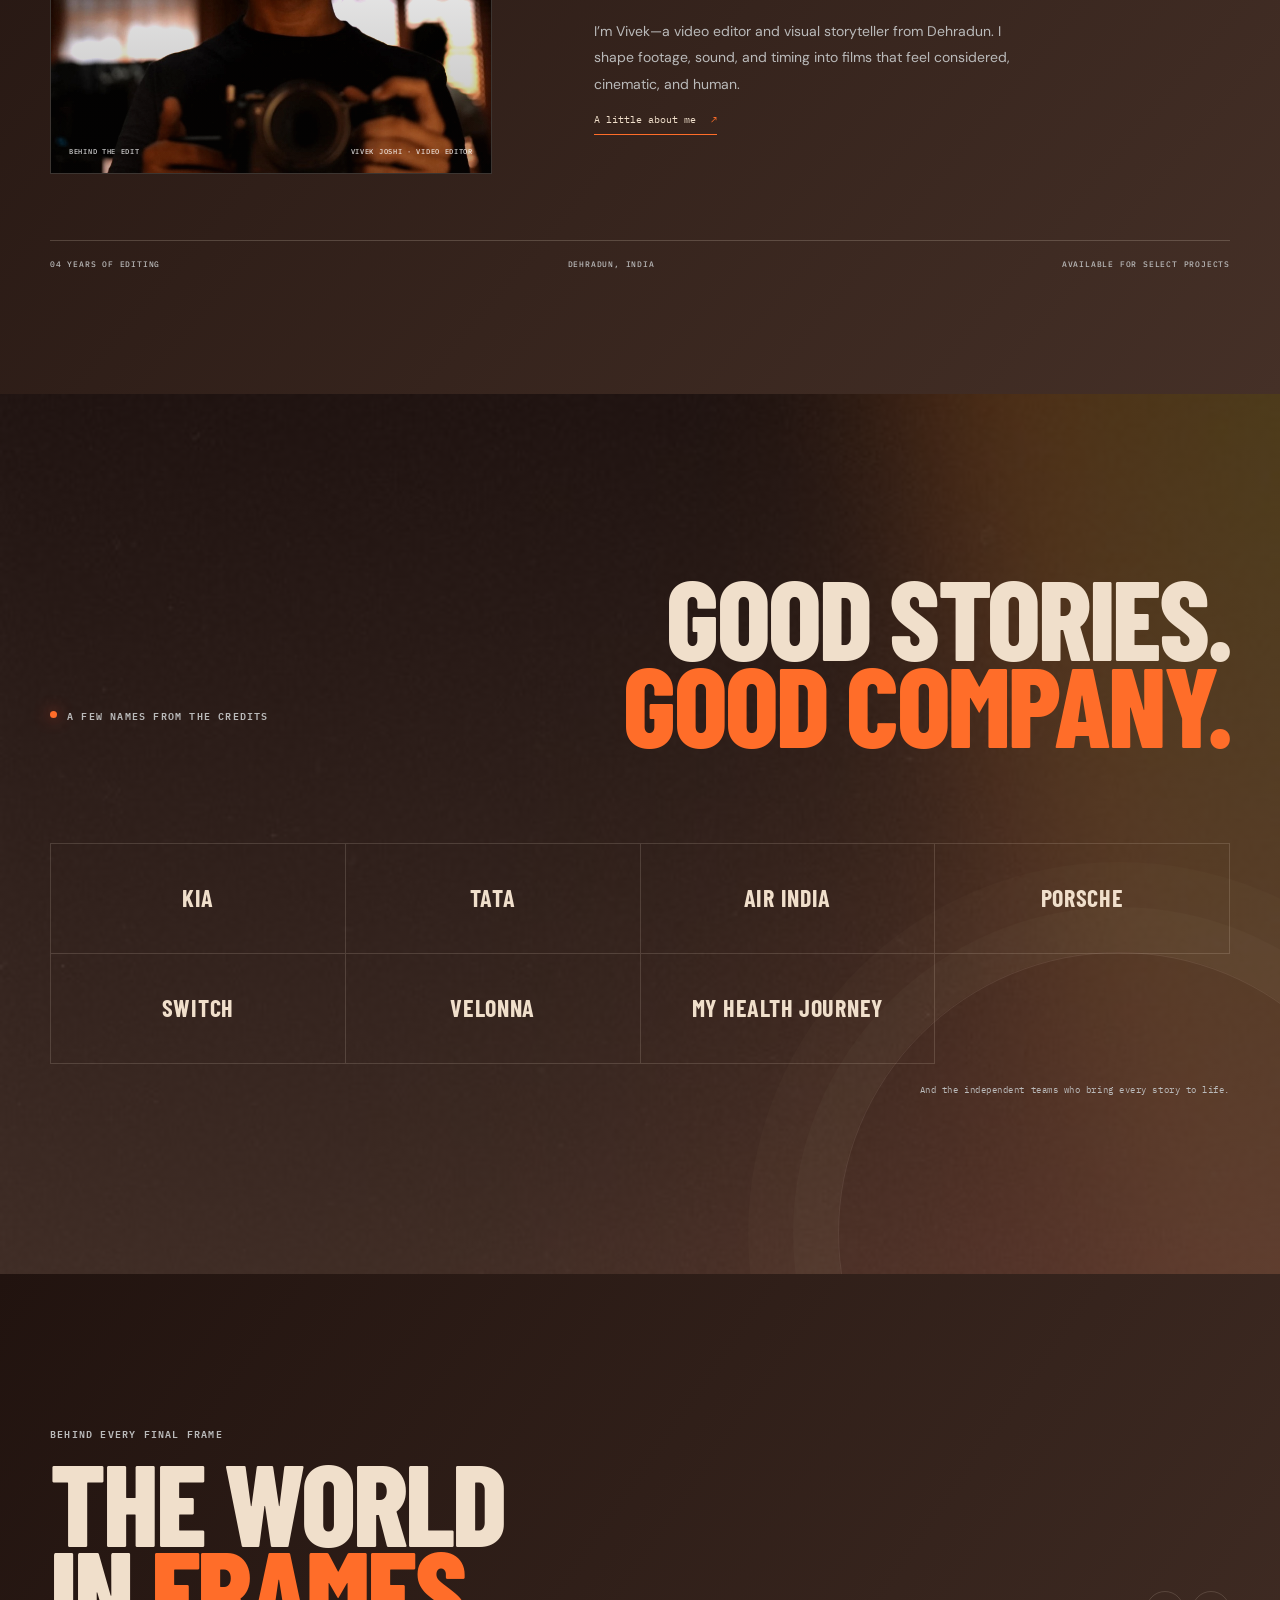
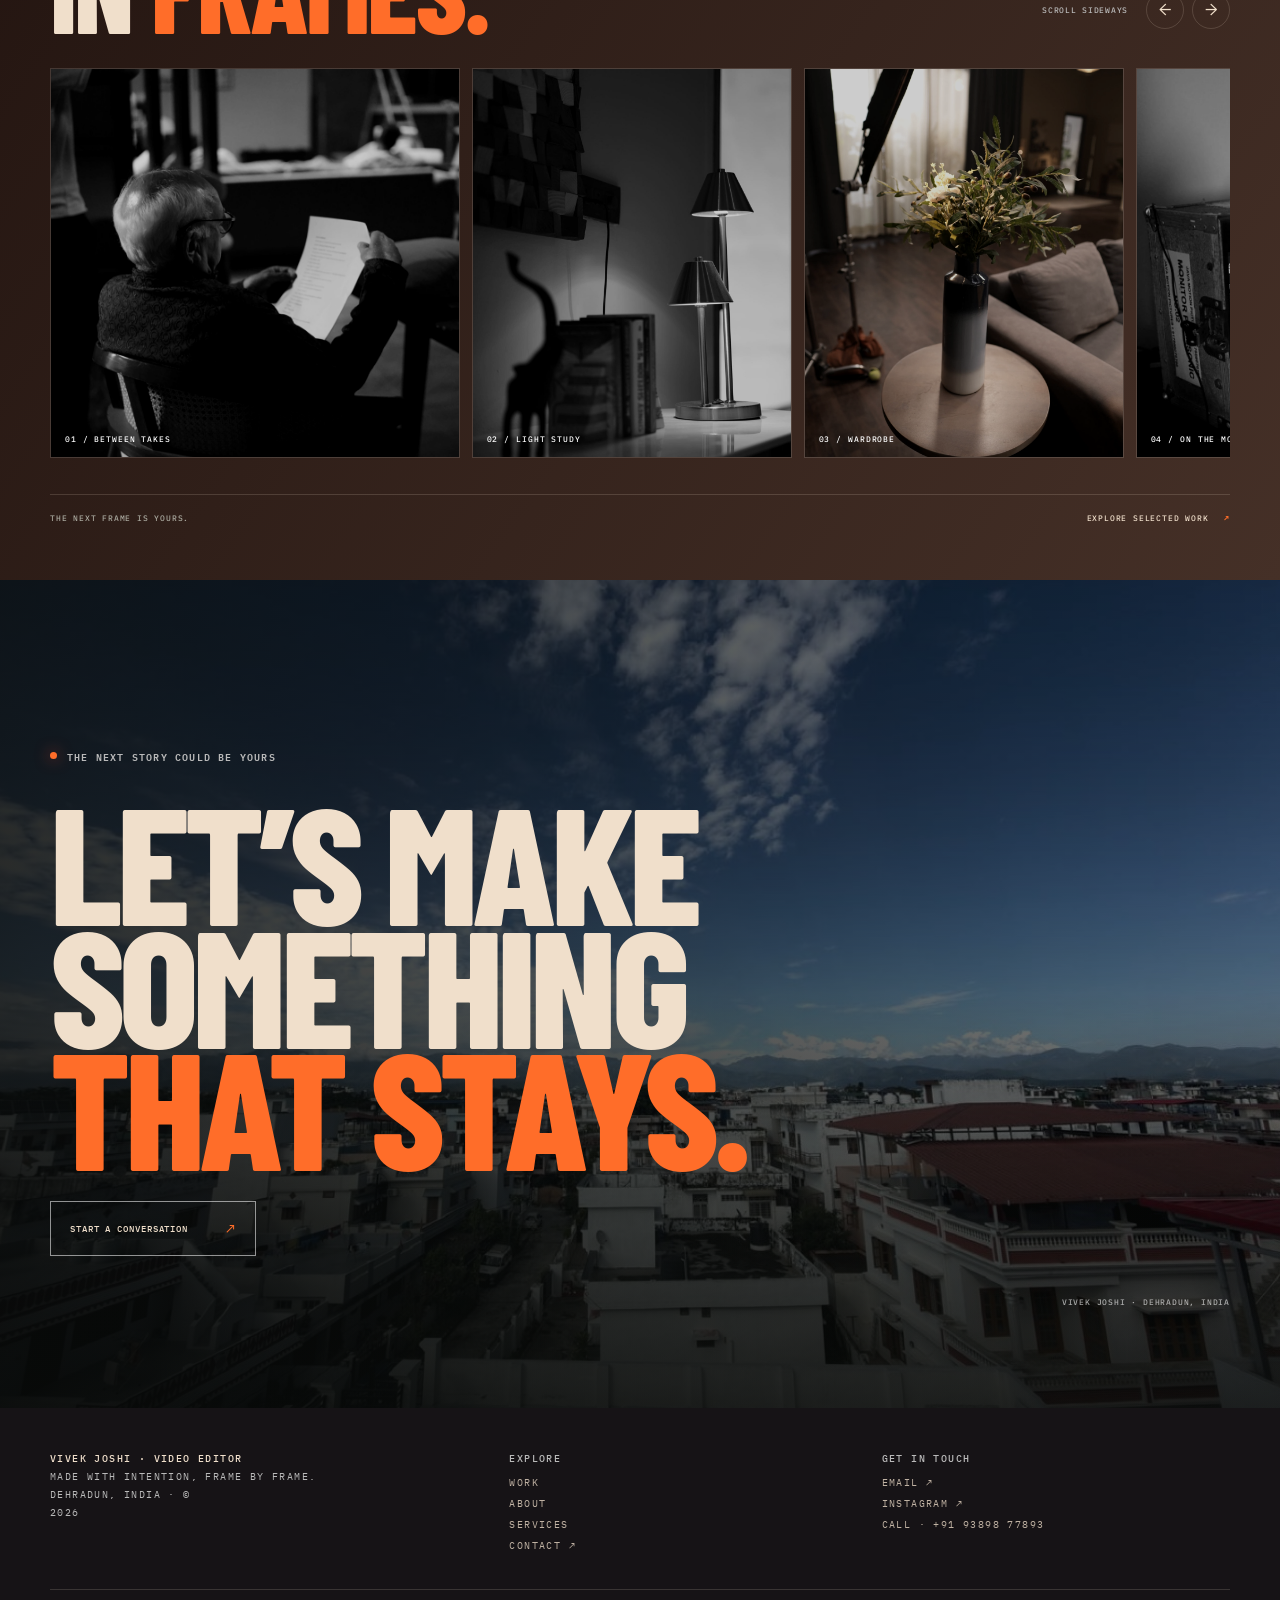
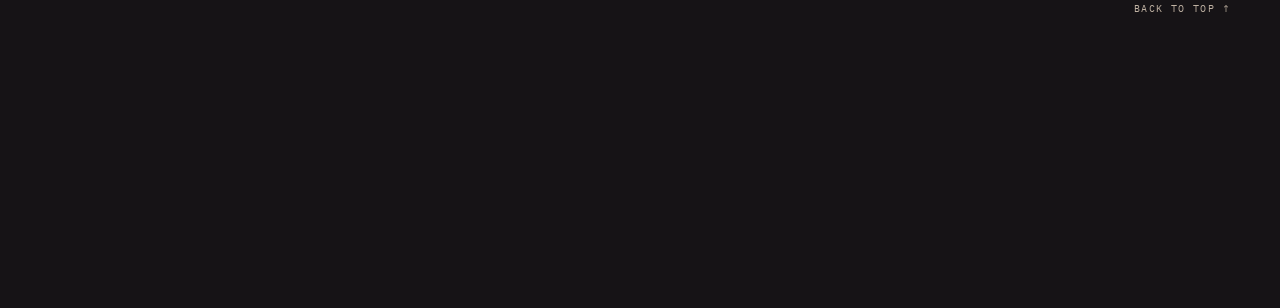
==== commit b2f43856: "Start showreel immediately and simplify header Co-authored-by: Copilot App <223556219+Copilot@users." ====
--- a/index.html
+++ b/index.html
@@ -15,9 +15,9 @@
       href="https://fonts.googleapis.com/css2?family=Barlow+Condensed:wght@500;600;700;800;900&family=DM+Sans:wght@400;500;600;700&family=IBM+Plex+Mono:wght@400;500;600&display=swap"
       rel="stylesheet"
     />
-    <link rel="stylesheet" href="styles.css?v=menu-dots-20261127" />
+    <link rel="stylesheet" href="styles.css?v=minimal-header-fast-reel-20261127" />
     <link rel="stylesheet" href="halftone-footer.css" />
-    <script src="script.js?v=showreel-startup-20261127" defer></script>
+    <script src="script.js?v=minimal-header-fast-reel-20261127" defer></script>
     <script src="halftone-footer.js?v=contact-links-20261127" defer></script>
   </head>
   <body class="has-scroll-story">
@@ -53,7 +53,7 @@
       </div>
     </dialog>
 
-    <header class="site-header home-story-header" aria-hidden="true" inert>
+    <header class="site-header home-story-header">
       <a class="wordmark" href="index.html" aria-label="Vivek Joshi, home"><span>V</span></a>
       <nav class="site-nav" id="site-nav" aria-label="Main navigation">
         <a href="work.html">Work</a>
@@ -71,7 +71,7 @@
       <section class="story-scroll" id="top" data-scroll-story aria-label="A scroll-led introduction to Vivek Joshi">
         <div class="story-pin">
           <div class="story-scene story-opening" data-story-opening>
-            <video class="story-opening-video" muted loop playsinline preload="metadata" aria-hidden="true" disablepictureinpicture disableremoteplayback>
+            <video class="story-opening-video" muted loop playsinline autoplay preload="auto" aria-hidden="true" disablepictureinpicture disableremoteplayback>
               <source src="assets/vivek-showreel-720p.mp4" type="video/mp4" />
             </video>
           </div>
--- a/styles.css
+++ b/styles.css
@@ -1624,3 +1624,51 @@
 @media (max-width: 640px) and (orientation: landscape) {
   .story-pin { min-height: min(360px, 100svh); }
 }
+
+.site-header > .wordmark,
+.site-header .site-nav > a,
+.site-header .site-nav > .nav-contact { display: none; }
+.site-header .site-nav {
+  position: absolute;
+  top: 50%;
+  right: max(12px, env(safe-area-inset-right));
+  left: auto;
+  display: grid;
+  width: 44px;
+  min-height: 44px;
+  grid-template-columns: auto;
+  grid-auto-flow: row;
+  grid-auto-columns: auto;
+  align-items: center;
+  justify-items: center;
+  gap: 0;
+  margin: 0;
+  padding: 0;
+  overflow: visible;
+  border: 1px solid rgba(255,255,255,.22);
+  border-radius: 50%;
+  background: color-mix(in srgb, var(--ink) 72%, transparent);
+  box-shadow: 0 8px 24px rgba(0,0,0,.2), inset 0 1px 0 rgba(255,255,255,.18);
+  transform: translateY(-50%);
+}
+.site-header .site-nav::before { display: none; }
+.site-header .site-nav > .menu-toggle {
+  display: grid;
+  width: 42px;
+  height: 42px;
+  min-height: 42px;
+  place-items: center;
+  justify-self: center;
+  border-radius: 50%;
+}
+.home-story-header {
+  position: fixed;
+  top: max(8px, env(safe-area-inset-top));
+  width: 100%;
+  opacity: 1;
+  visibility: visible;
+  pointer-events: auto;
+  transform: none;
+  transition: none;
+}
+:root[data-theme] .site-header .site-nav { background: color-mix(in srgb, var(--ink) 72%, transparent); }
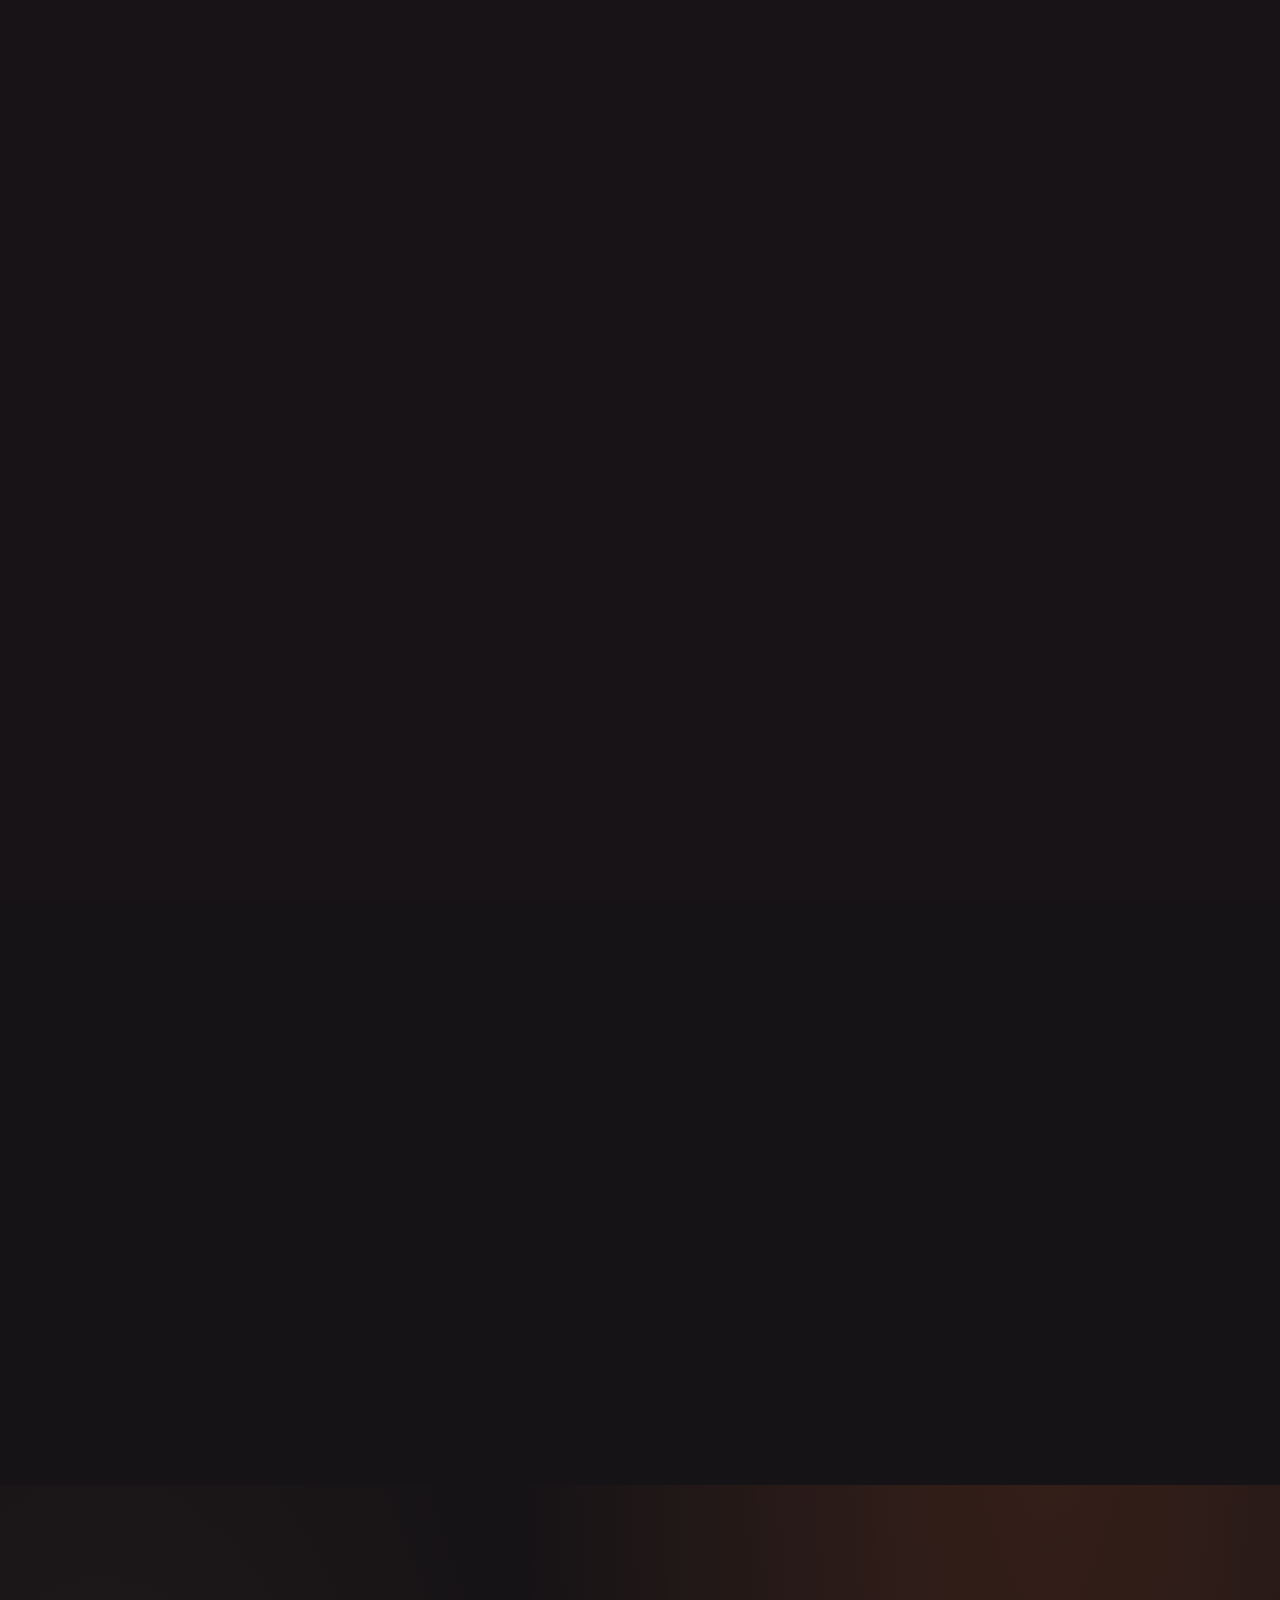
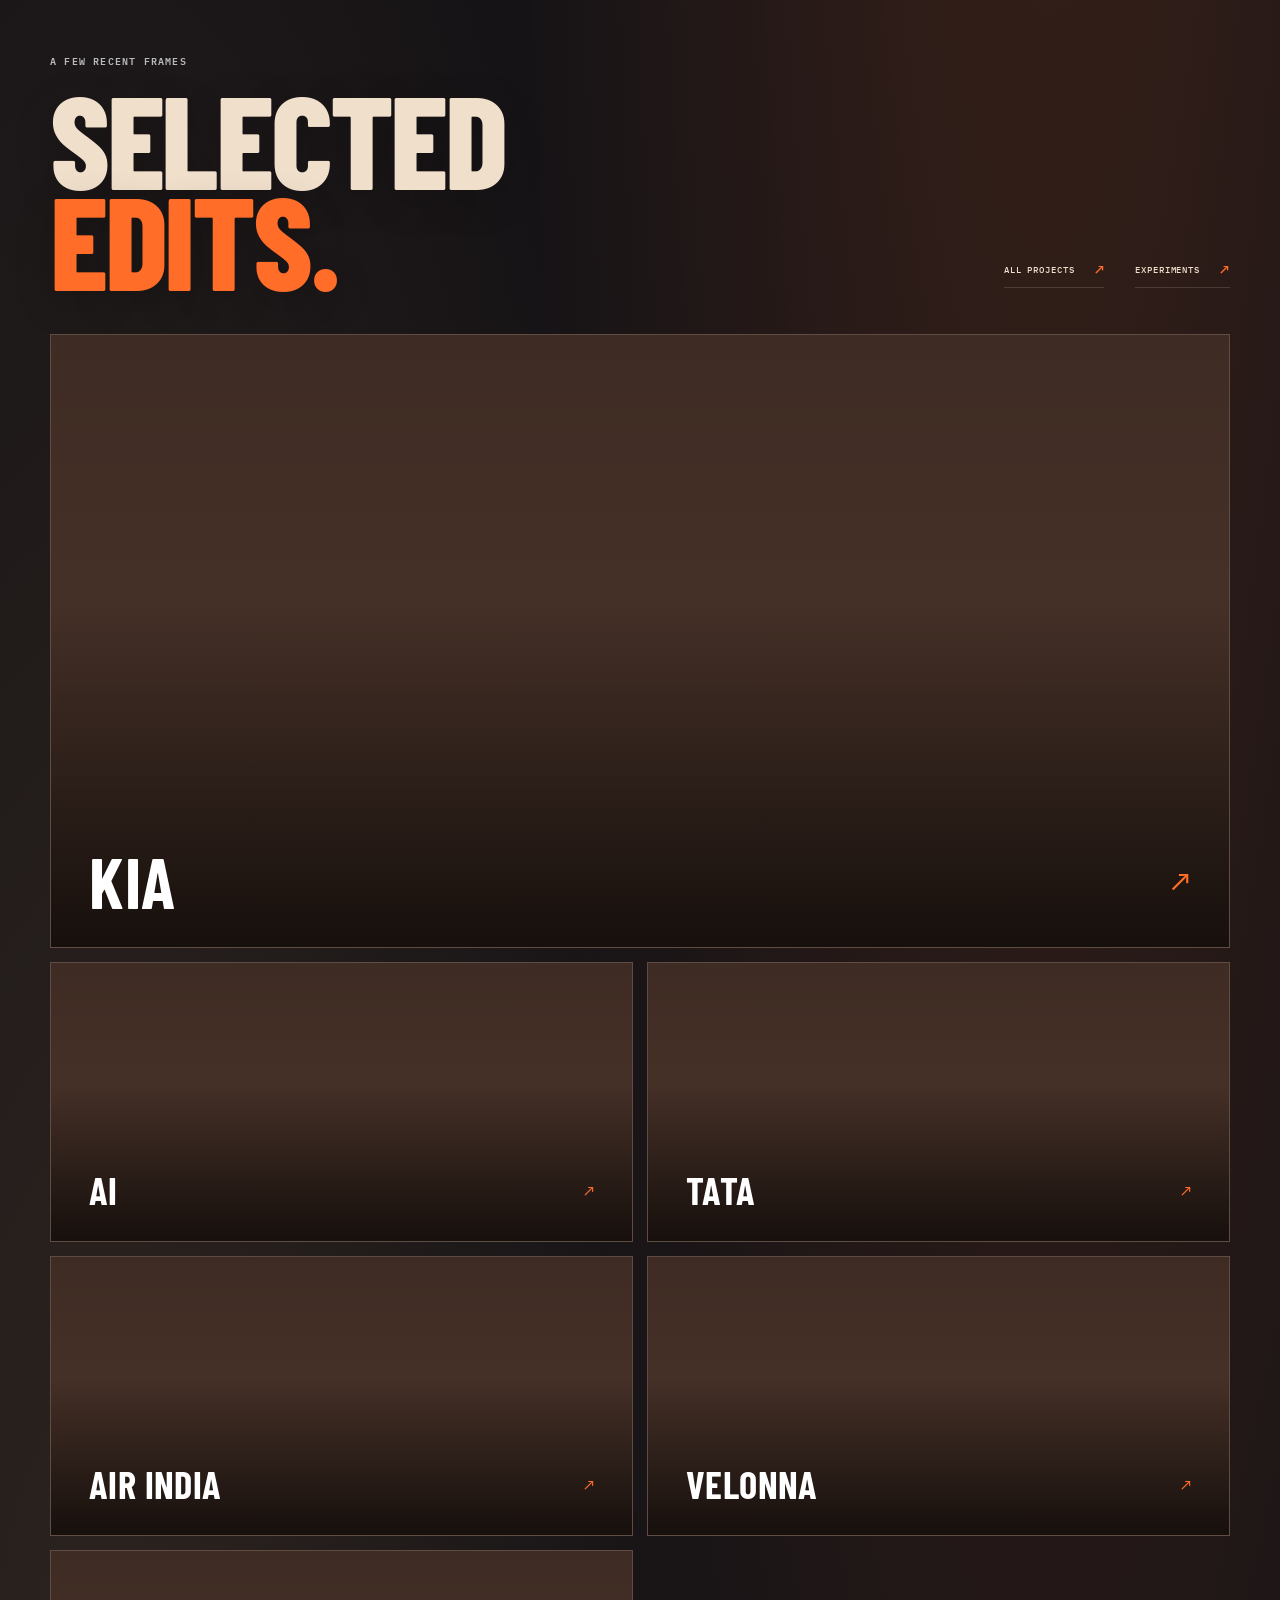
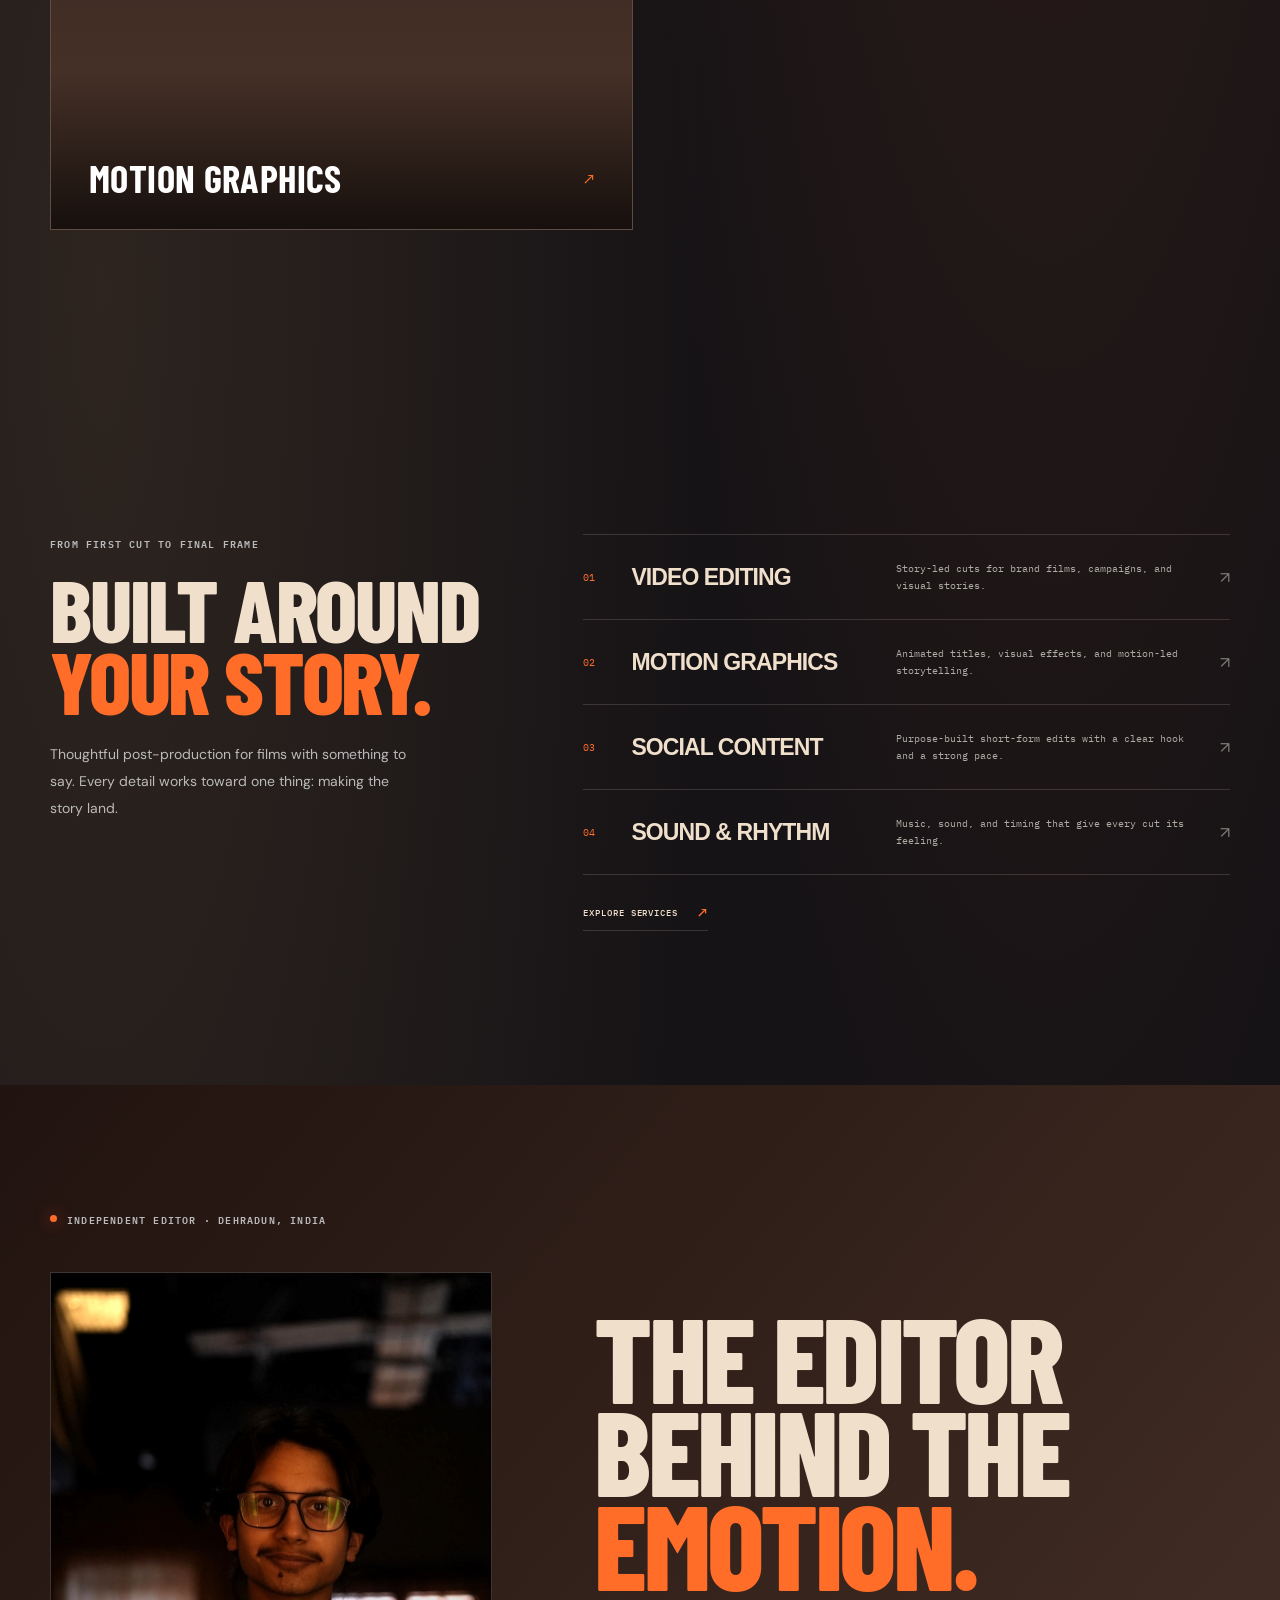
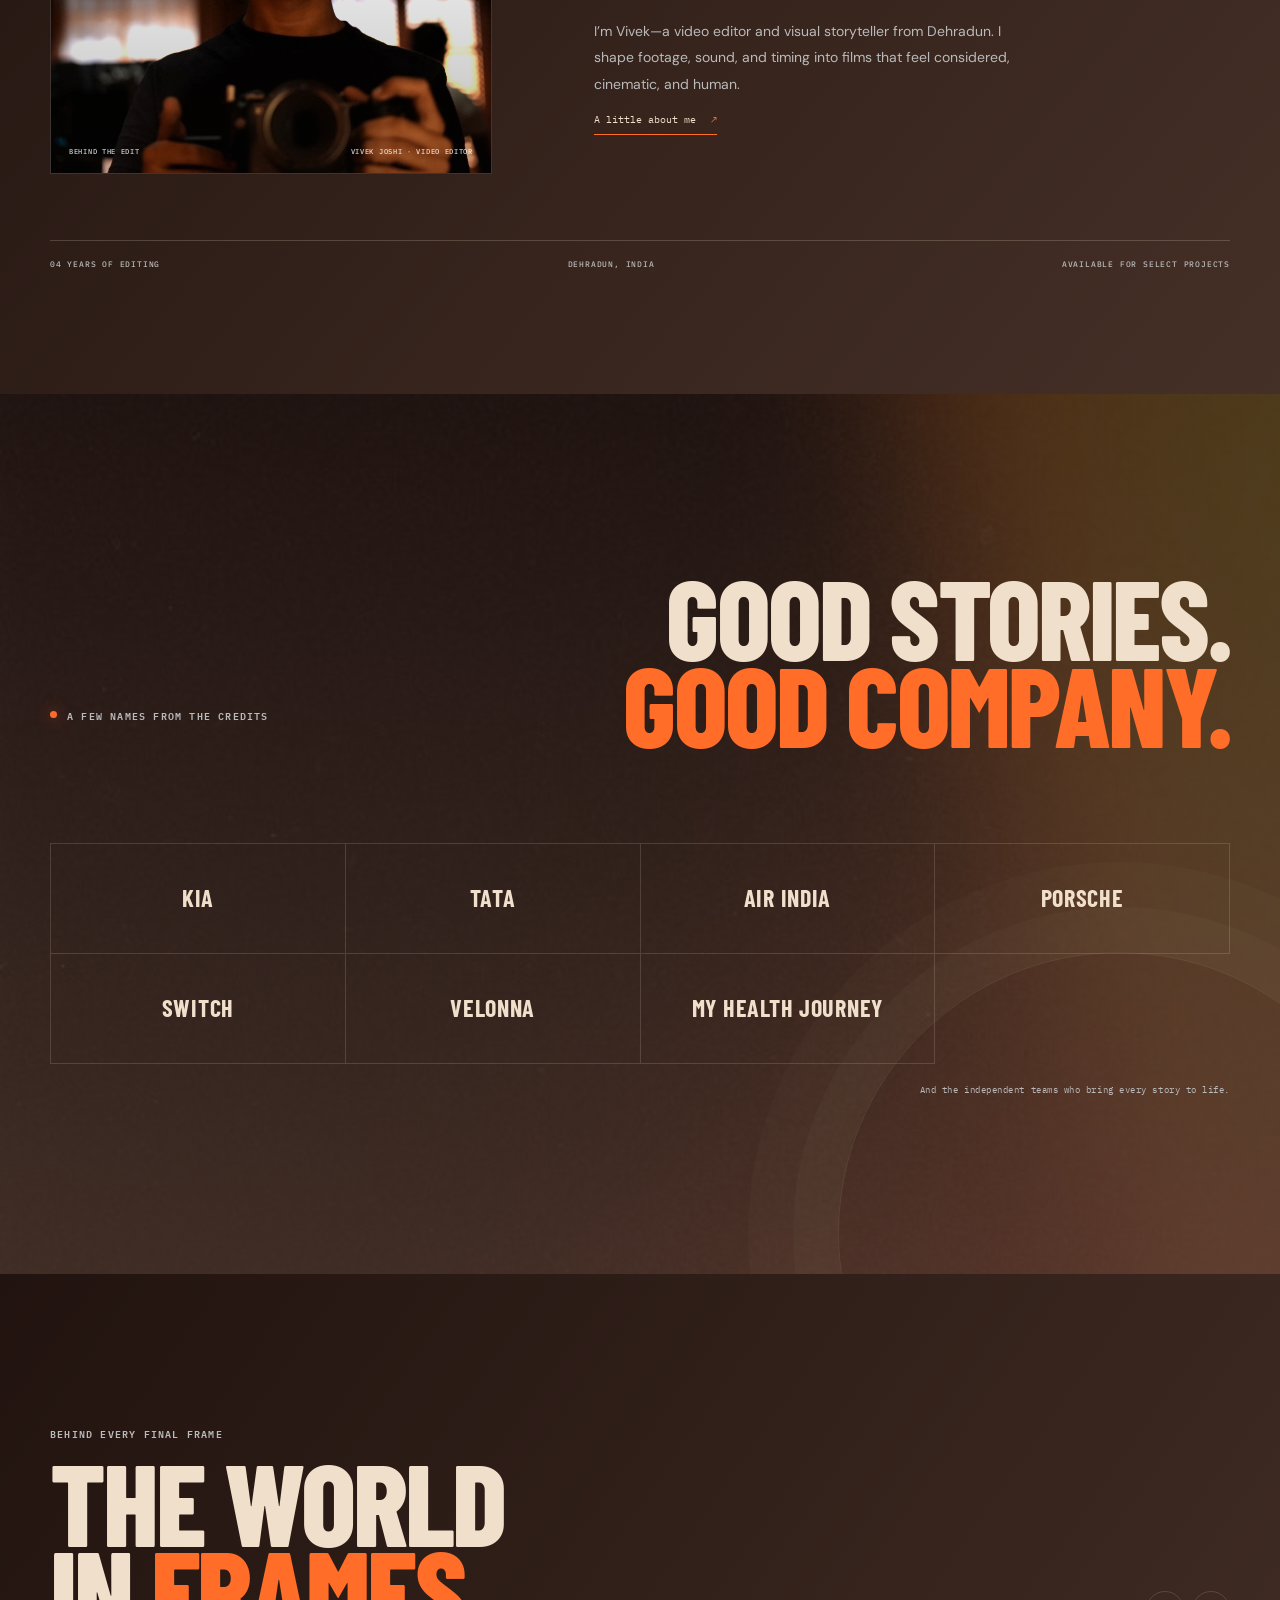
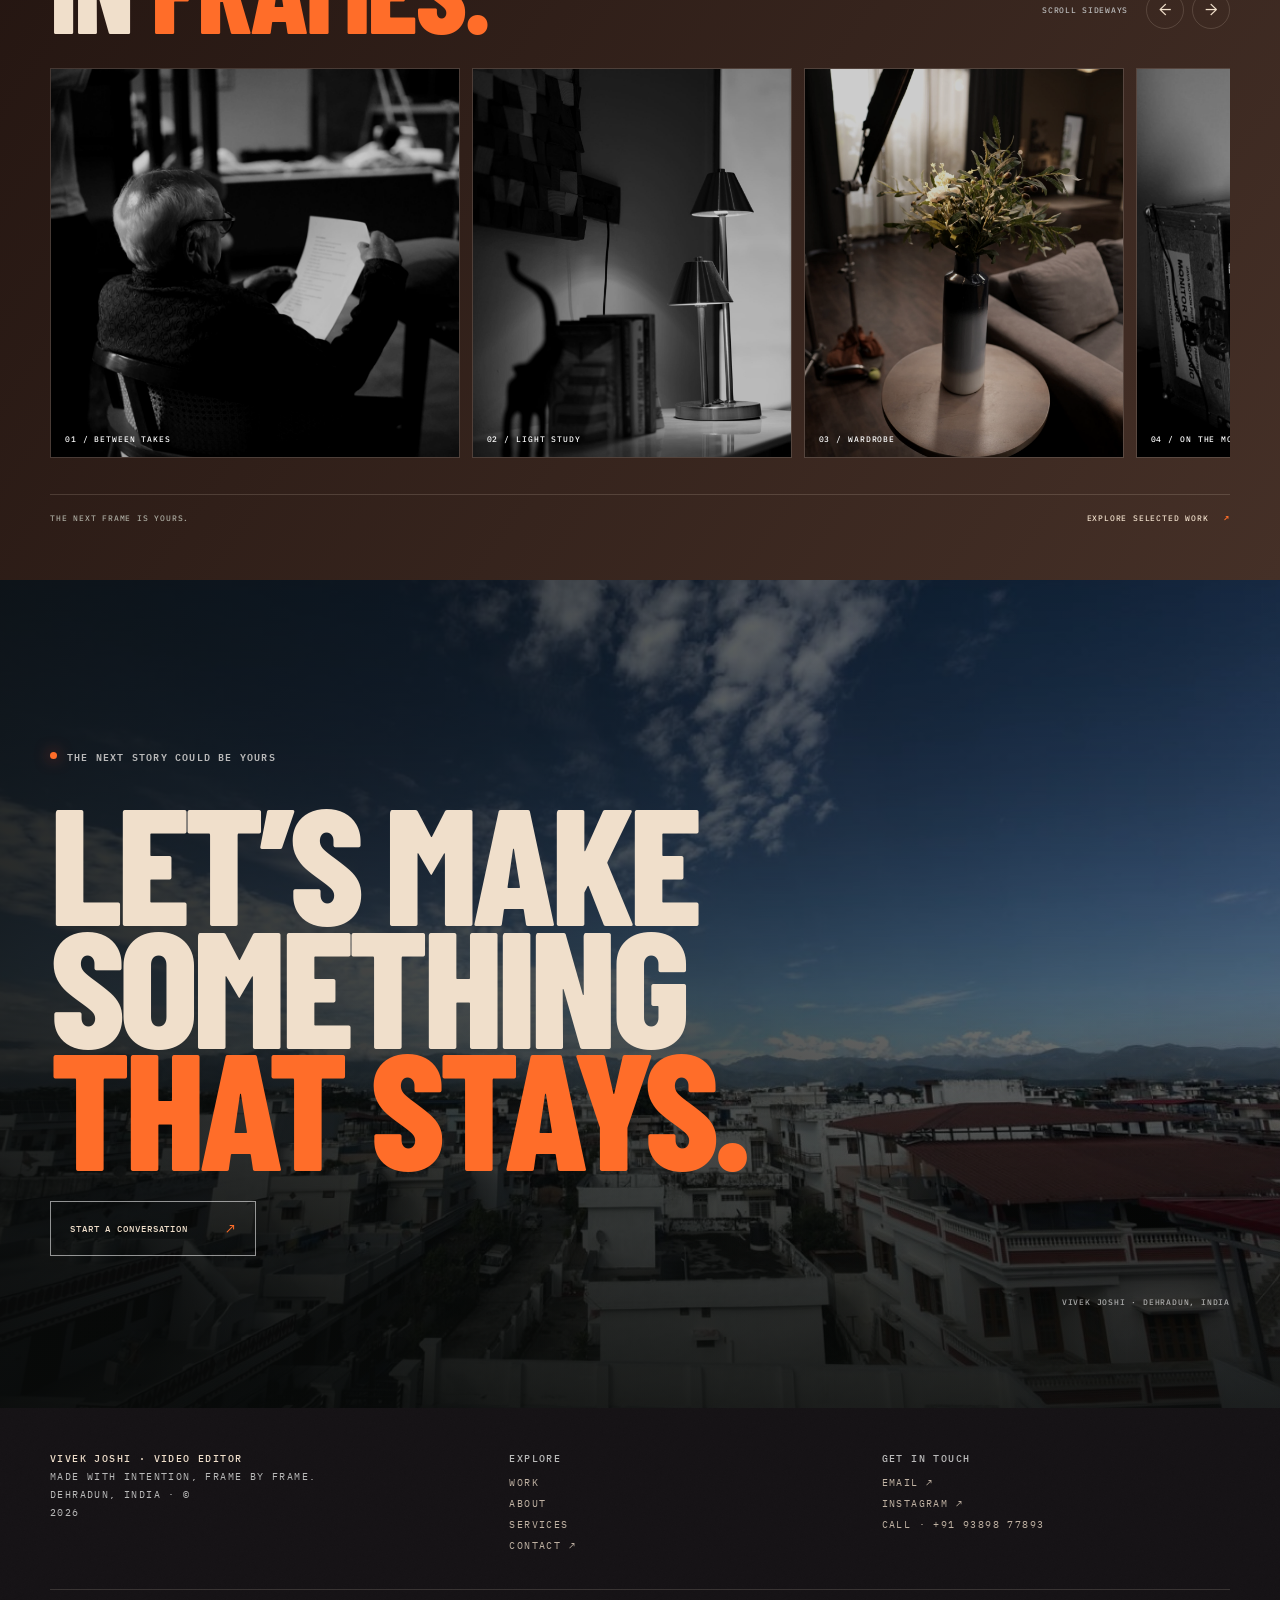
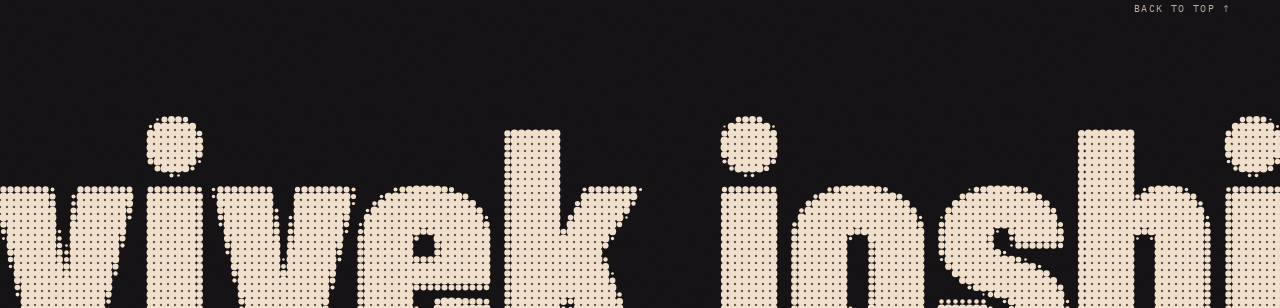
==== commit bad316dc: "Restore logo and reveal nav after intro scroll Co-authored-by: Copilot App <223556219+Copilot@users." ====
--- a/index.html
+++ b/index.html
@@ -15,9 +15,9 @@
       href="https://fonts.googleapis.com/css2?family=Barlow+Condensed:wght@500;600;700;800;900&family=DM+Sans:wght@400;500;600;700&family=IBM+Plex+Mono:wght@400;500;600&display=swap"
       rel="stylesheet"
     />
-    <link rel="stylesheet" href="styles.css?v=minimal-header-fast-reel-20261127" />
+    <link rel="stylesheet" href="styles.css?v=restore-logo-scroll-nav-20261127" />
     <link rel="stylesheet" href="halftone-footer.css" />
-    <script src="script.js?v=minimal-header-fast-reel-20261127" defer></script>
+    <script src="script.js?v=restore-logo-scroll-nav-20261127" defer></script>
     <script src="halftone-footer.js?v=contact-links-20261127" defer></script>
   </head>
   <body class="has-scroll-story">
--- a/styles.css
+++ b/styles.css
@@ -995,7 +995,7 @@
 .story-opening-video {
   background: #000;
   filter: saturate(.88) contrast(1.06);
-  transform: scale(var(--opening-scale, 1));
+  transform: translateY(var(--opening-y, 0vh)) scale(var(--opening-scale, 1));
   will-change: transform;
 }
 .story-reel-button {
@@ -1625,42 +1625,6 @@
   .story-pin { min-height: min(360px, 100svh); }
 }
 
-.site-header > .wordmark,
-.site-header .site-nav > a,
-.site-header .site-nav > .nav-contact { display: none; }
-.site-header .site-nav {
-  position: absolute;
-  top: 50%;
-  right: max(12px, env(safe-area-inset-right));
-  left: auto;
-  display: grid;
-  width: 44px;
-  min-height: 44px;
-  grid-template-columns: auto;
-  grid-auto-flow: row;
-  grid-auto-columns: auto;
-  align-items: center;
-  justify-items: center;
-  gap: 0;
-  margin: 0;
-  padding: 0;
-  overflow: visible;
-  border: 1px solid rgba(255,255,255,.22);
-  border-radius: 50%;
-  background: color-mix(in srgb, var(--ink) 72%, transparent);
-  box-shadow: 0 8px 24px rgba(0,0,0,.2), inset 0 1px 0 rgba(255,255,255,.18);
-  transform: translateY(-50%);
-}
-.site-header .site-nav::before { display: none; }
-.site-header .site-nav > .menu-toggle {
-  display: grid;
-  width: 42px;
-  height: 42px;
-  min-height: 42px;
-  place-items: center;
-  justify-self: center;
-  border-radius: 50%;
-}
 .home-story-header {
   position: fixed;
   top: max(8px, env(safe-area-inset-top));
@@ -1671,4 +1635,24 @@
   transform: none;
   transition: none;
 }
-:root[data-theme] .site-header .site-nav { background: color-mix(in srgb, var(--ink) 72%, transparent); }
+body:not(.story-nav-visible) .home-story-header .site-nav {
+  width: 44px;
+  min-height: 44px;
+  grid-template-columns: auto;
+  grid-auto-flow: row;
+  grid-auto-columns: auto;
+  justify-items: center;
+  padding: 3px;
+  overflow: visible;
+  border-radius: 50%;
+  transition: width .35s cubic-bezier(.2,.7,.2,1), min-height .35s cubic-bezier(.2,.7,.2,1);
+}
+body:not(.story-nav-visible) .home-story-header .site-nav > a { display: none; }
+@media (max-width: 640px) {
+  .site-header .site-nav {
+    top: 50%;
+    right: max(12px, env(safe-area-inset-right));
+    left: auto;
+    transform: translateY(-50%);
+  }
+}
